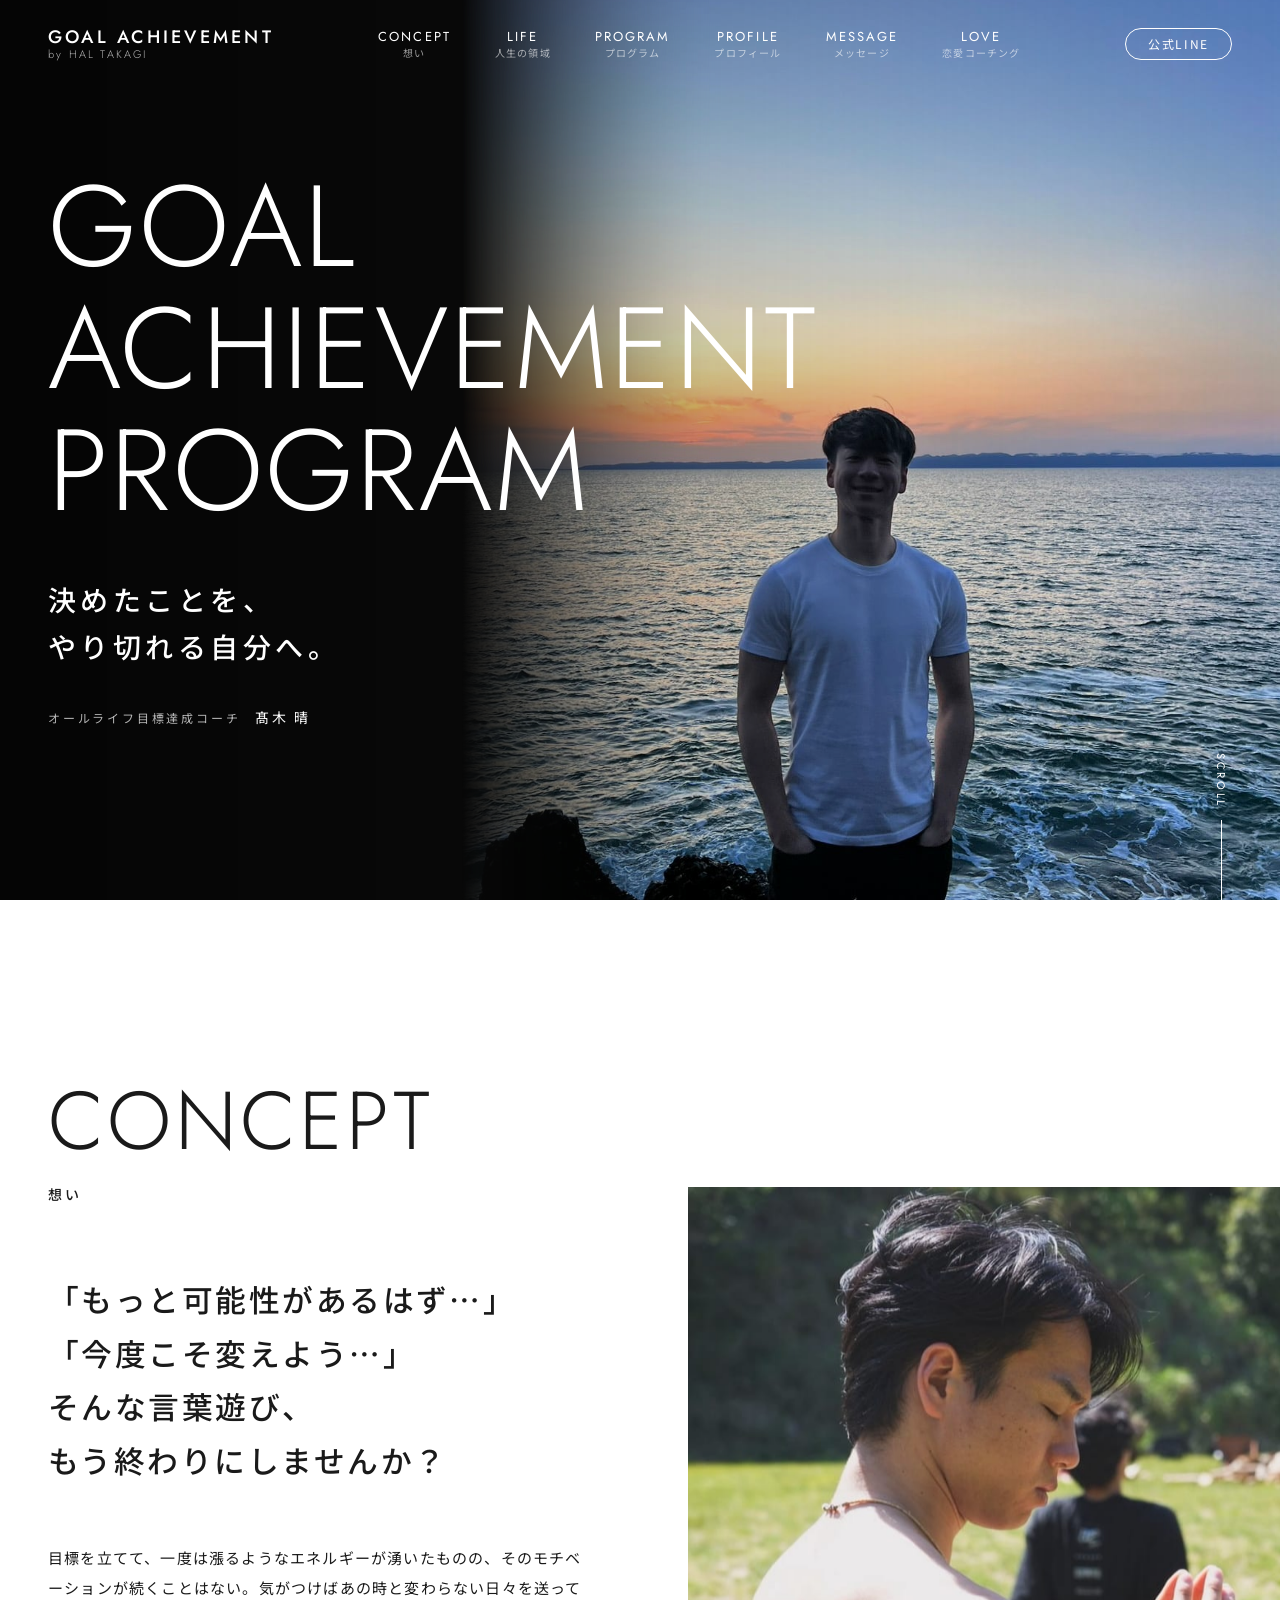
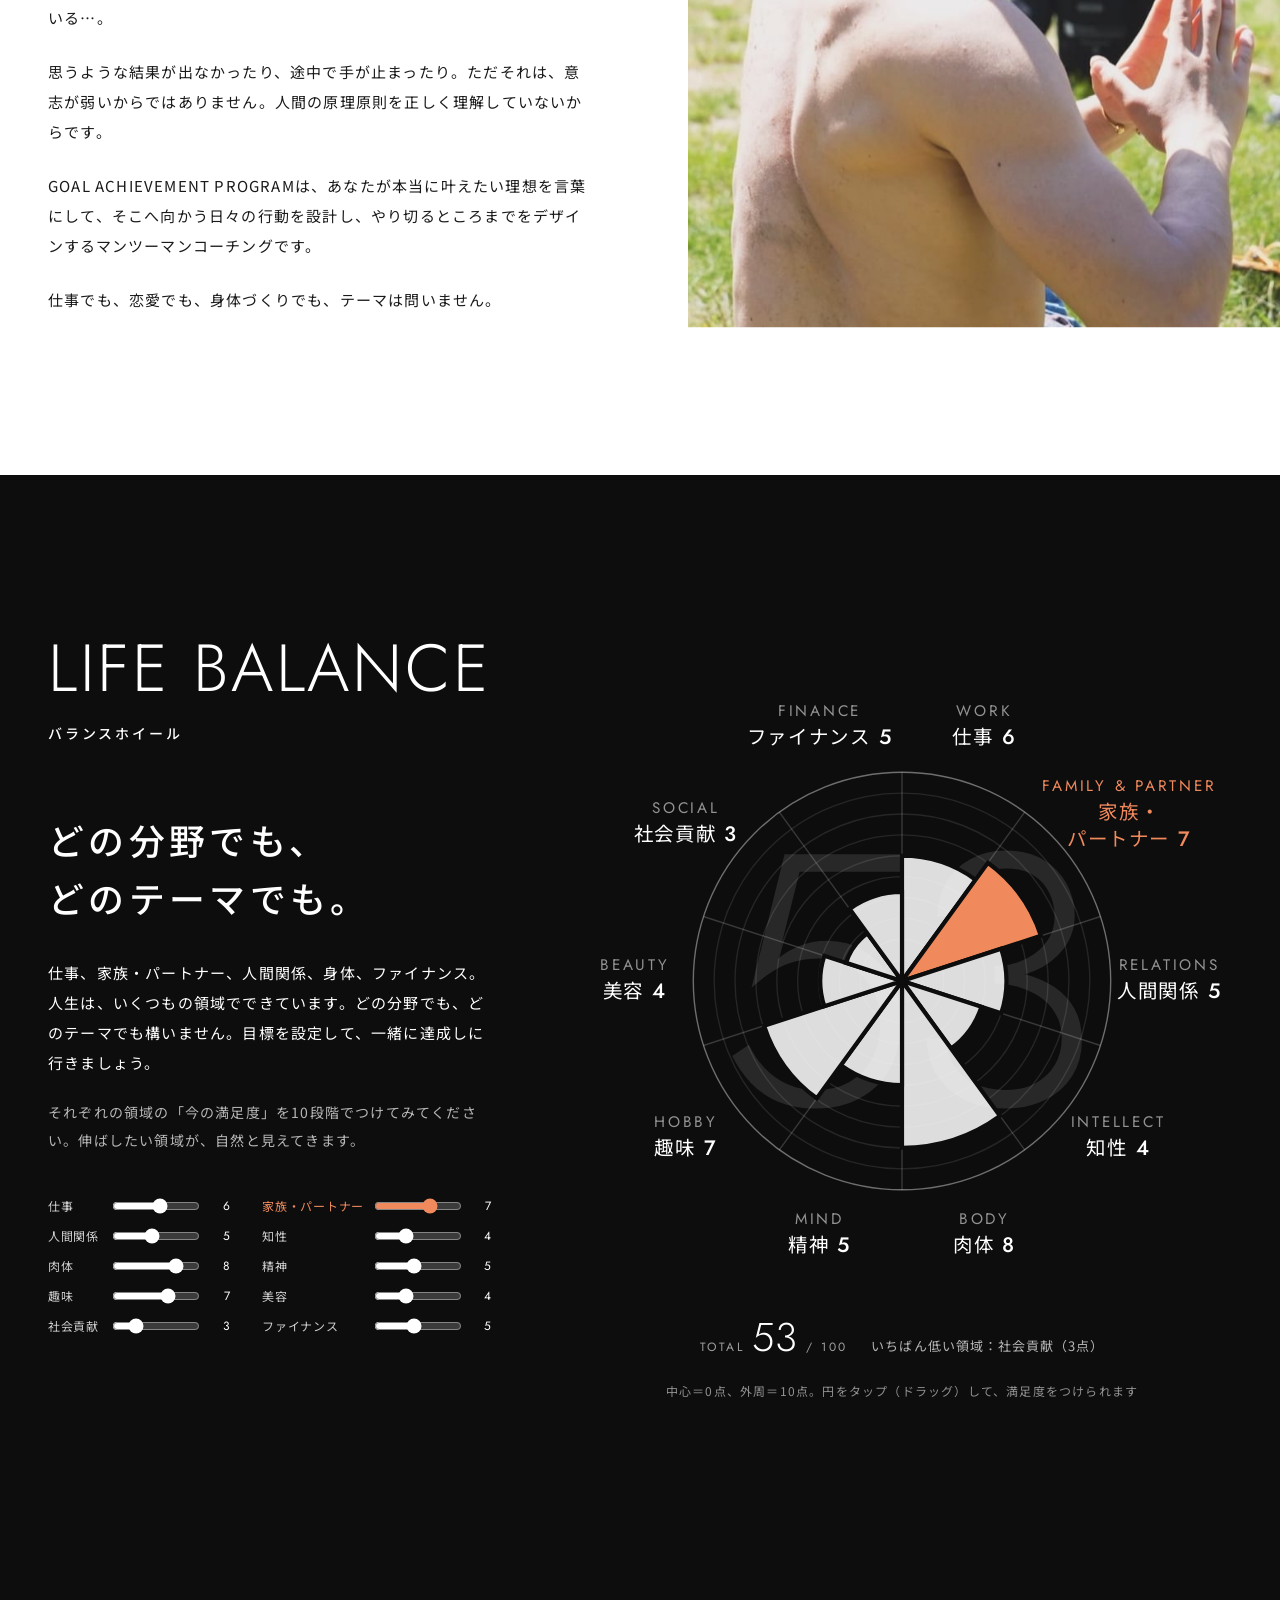
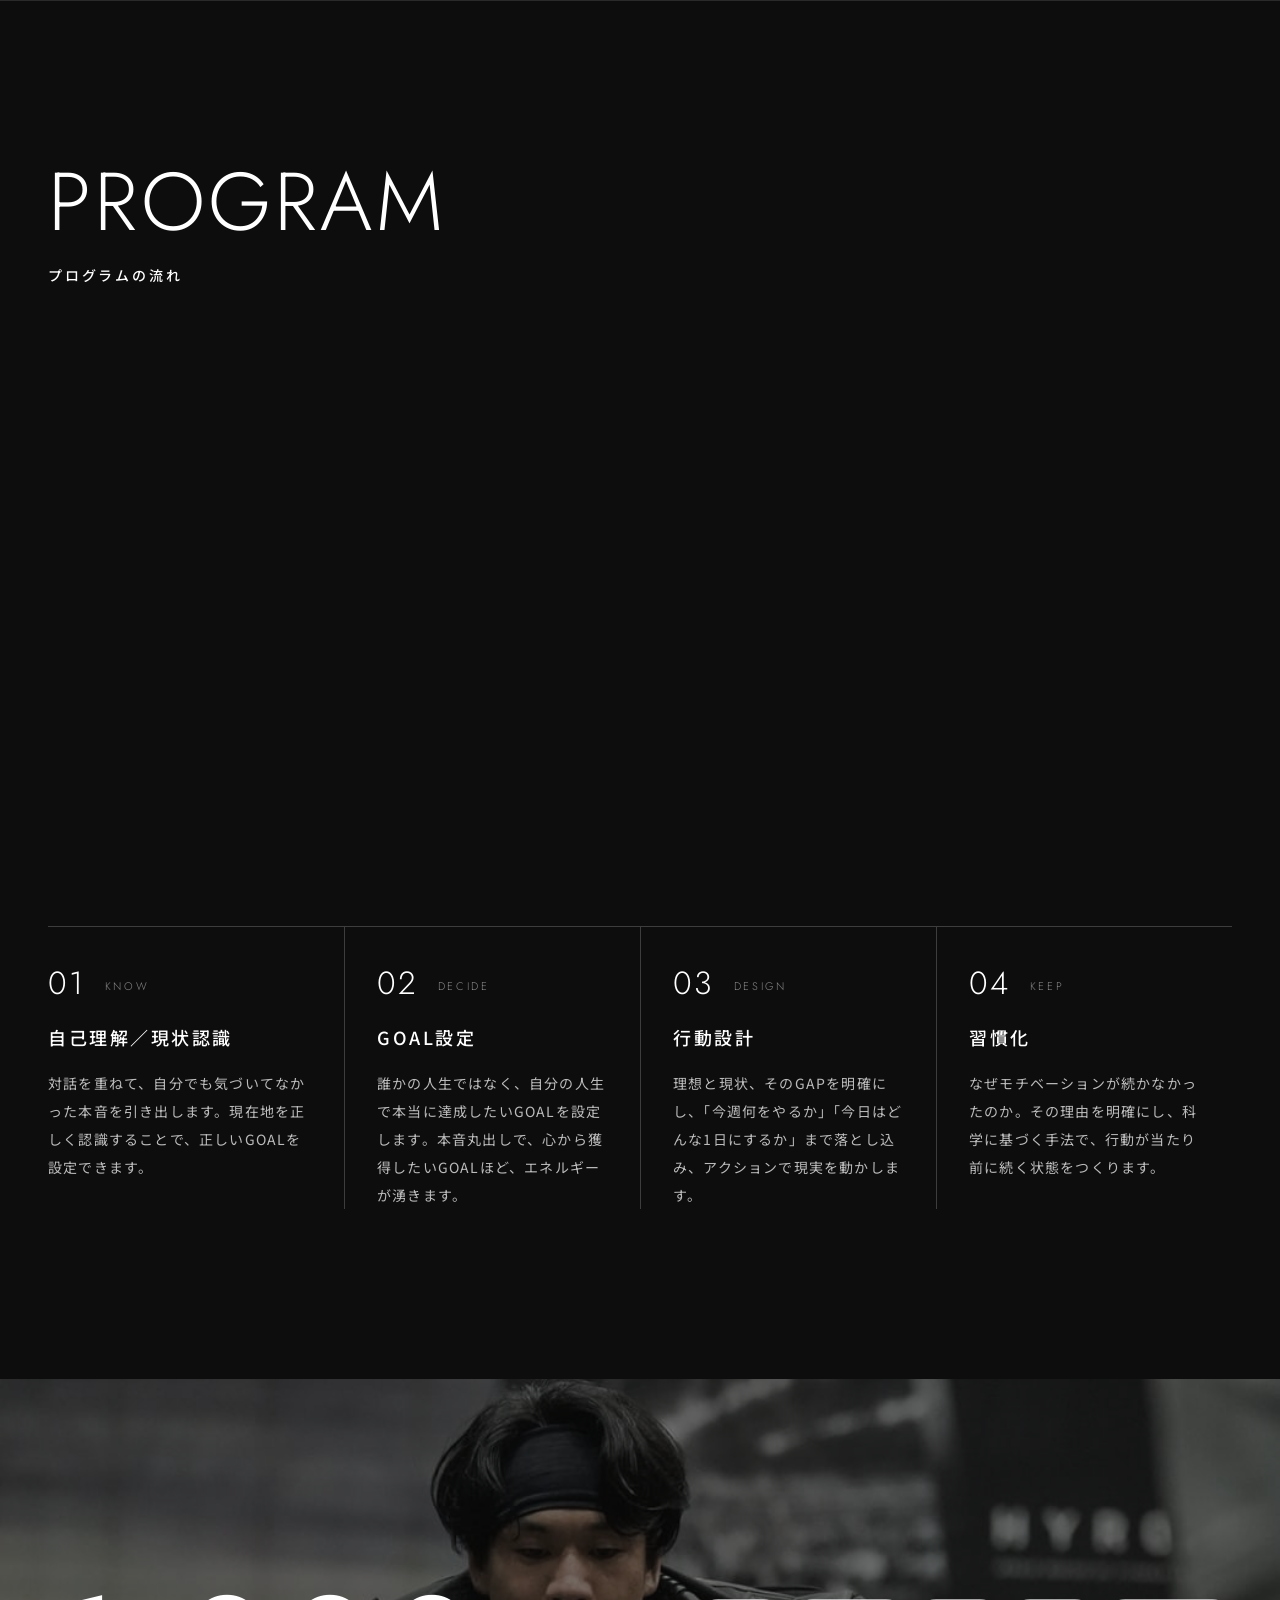
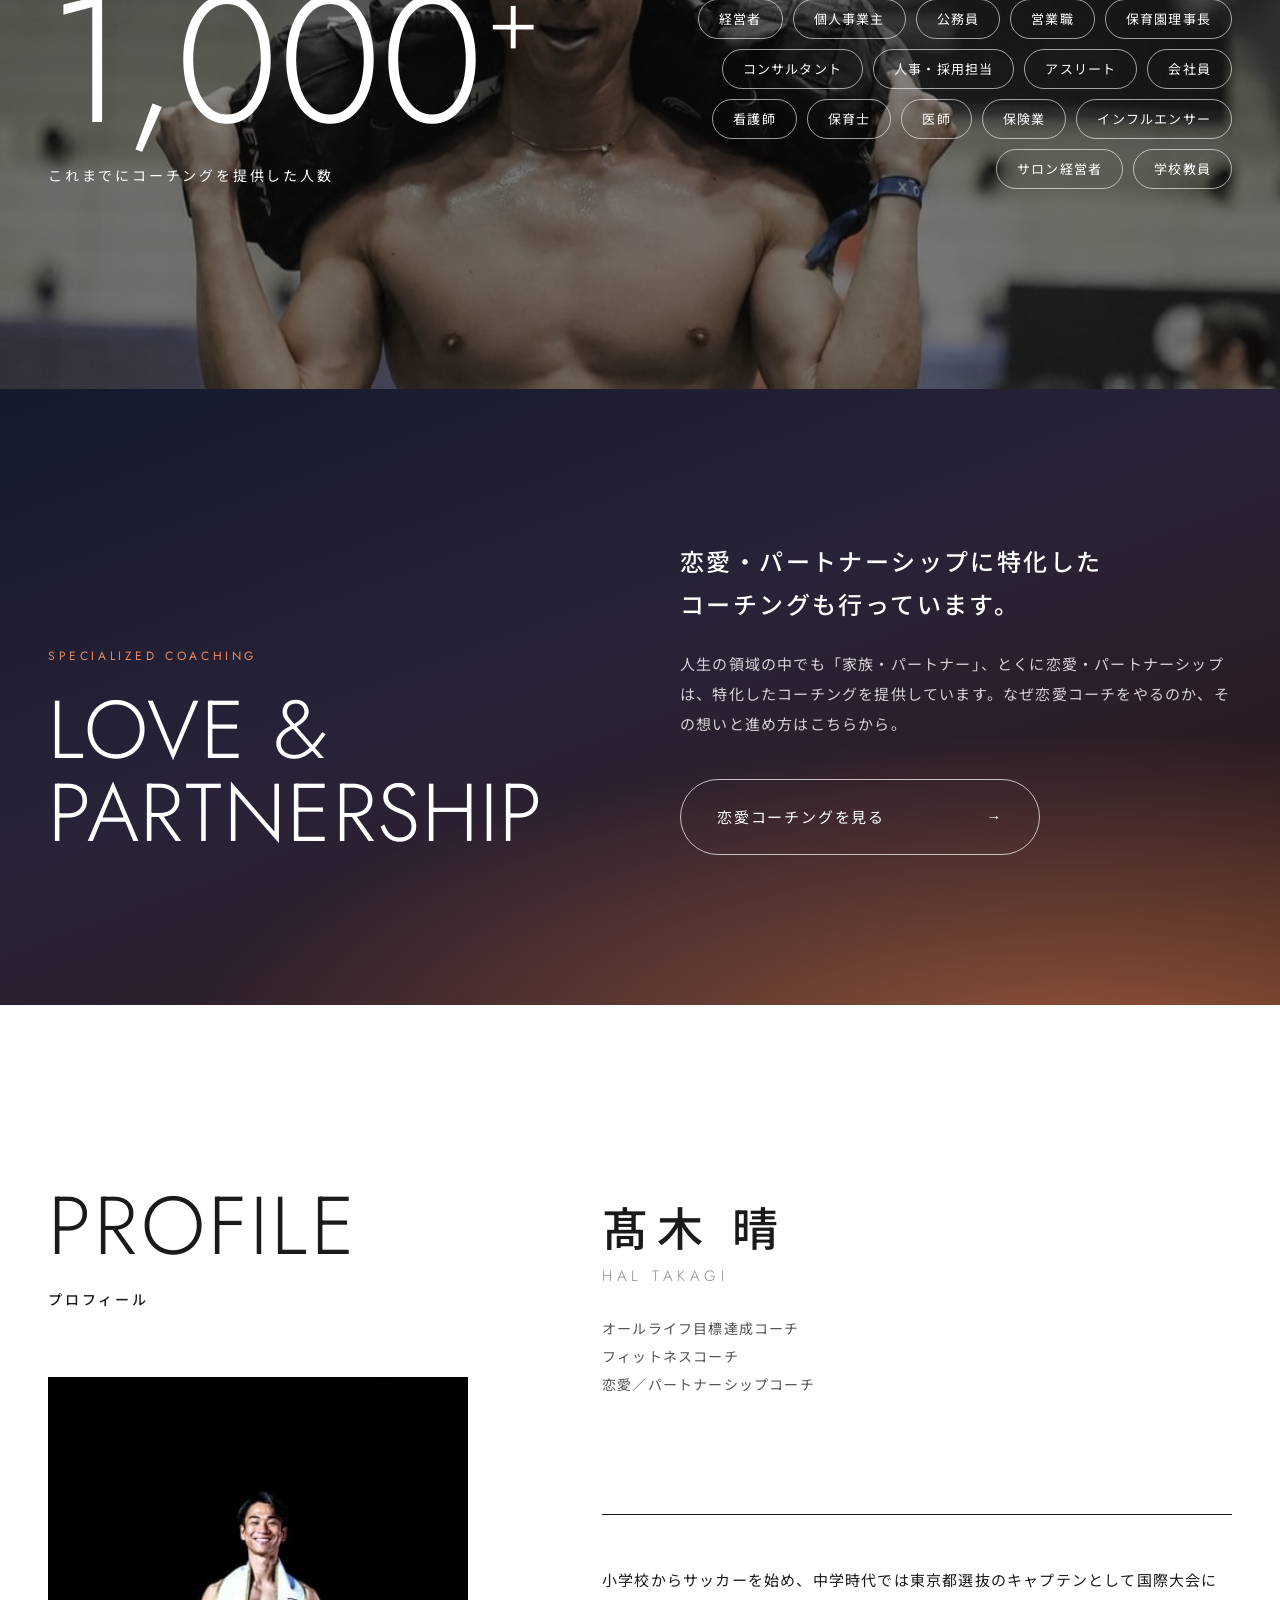
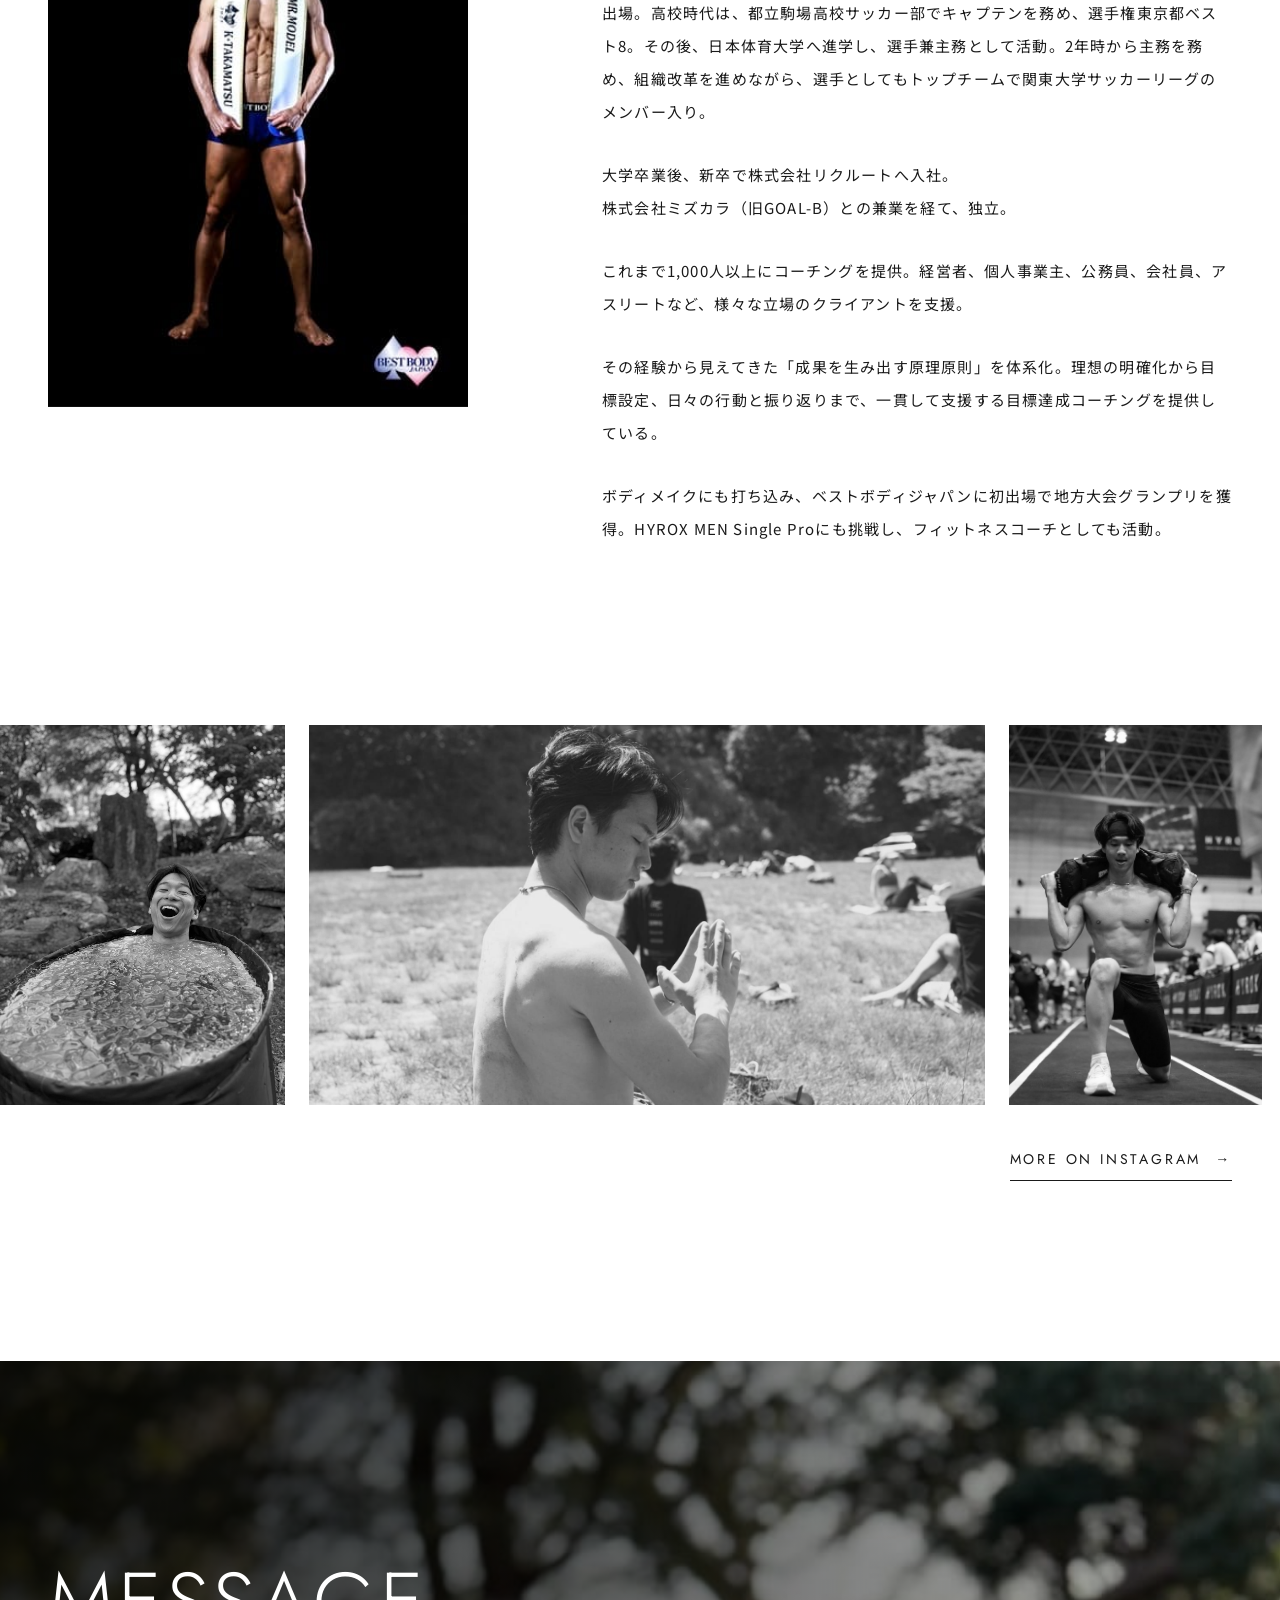
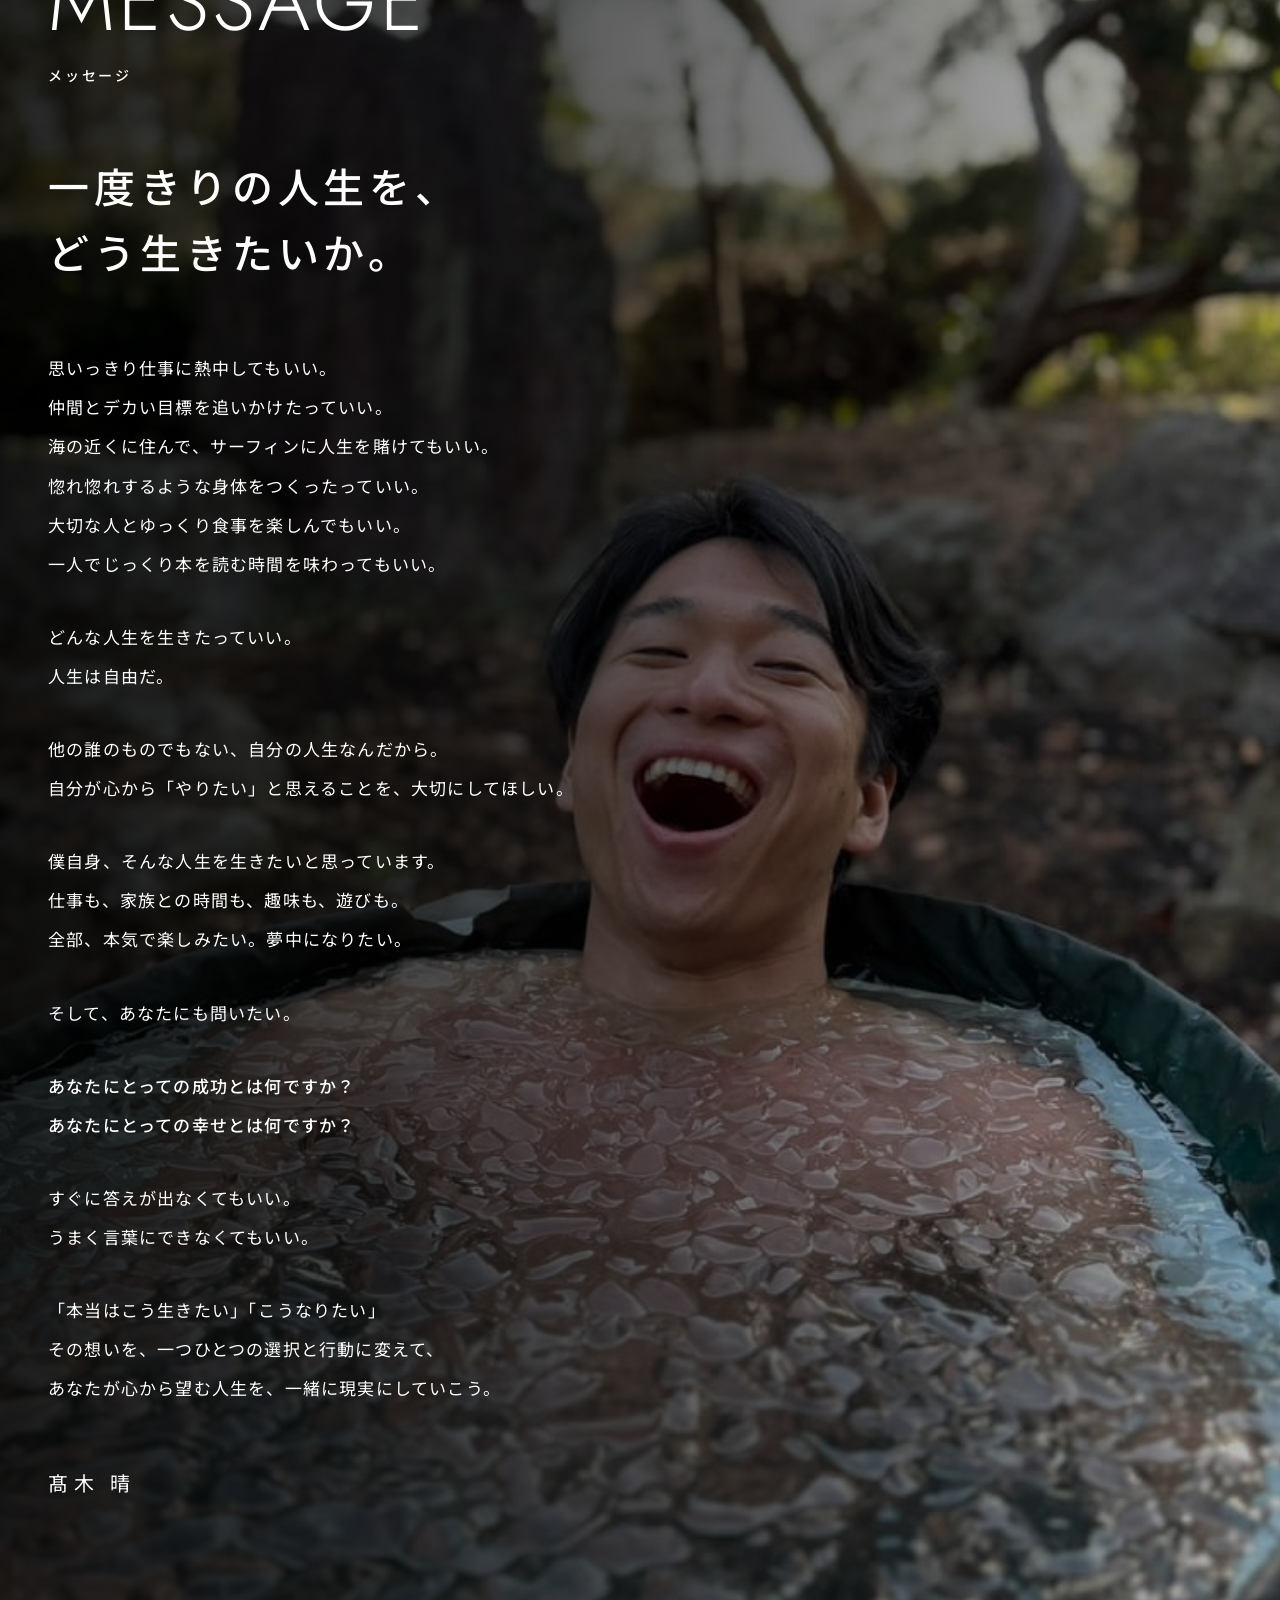
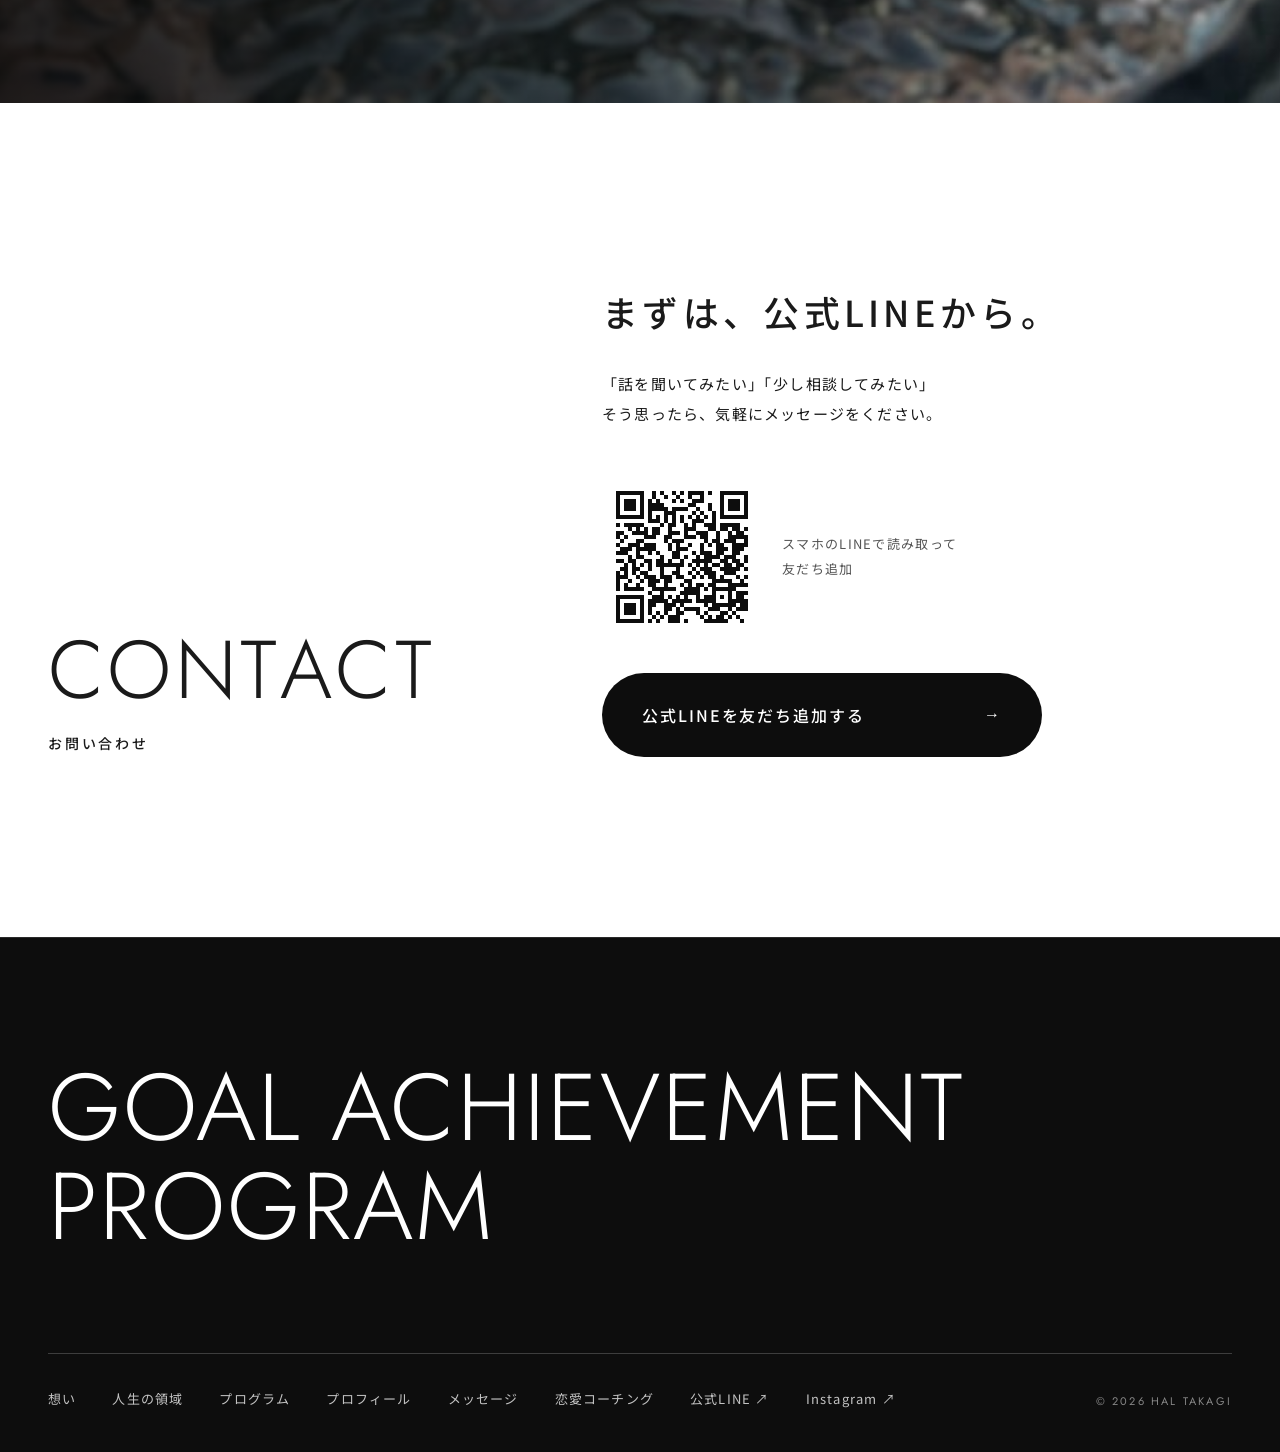
==== index.html @ 6ee3c61c "バランスホイールのLINEボタンもスマホ含め計測用URL（hp-goal2）に統一 Co-Authored-By: Claude Opus 5.5 <noreply@anthropic.com> Cl" ====
<!DOCTYPE html>
<html lang="ja">
<head>
  <meta charset="UTF-8">
  <meta name="viewport" content="width=device-width, initial-scale=1">
  <title>オールライフ目標達成コーチング | 髙木 晴</title>
  <meta name="description" content="仕事、恋愛、身体づくり。どの分野でも、どのテーマでも。1,000名以上にコーチングを提供してきた髙木晴による、オールライフ目標達成コーチング。">
  <meta property="og:title" content="オールライフ目標達成コーチング | 髙木 晴">
  <meta property="og:description" content="決めたことを、やり切れる自分へ。髙木晴によるマンツーマンの目標達成プログラム。">
  <meta property="og:type" content="website">
  <meta property="og:image" content="images/hero.jpg">
  <link rel="preconnect" href="https://fonts.googleapis.com">
  <link rel="preconnect" href="https://fonts.gstatic.com" crossorigin>
  <link href="https://fonts.googleapis.com/css2?family=Jost:wght@300;400;500&family=Noto+Sans+JP:wght@400;500;700&display=swap" rel="stylesheet">
  <link rel="stylesheet" href="css/style.css?v=20261004">
</head>
<body class="is-loading">

<!-- ============ OPENING ============ -->
<div class="opening" id="opening" aria-hidden="true">
  <p class="opening__text">
    <span class="mask"><span>GOAL ACHIEVEMENT</span></span>
    <span class="mask"><span>PROGRAM</span></span>
  </p>
  <span class="opening__bar"></span>
</div>

<!-- ============ HEADER ============ -->
<header class="header" id="header">
  <a href="#top" class="header__logo">
    <span class="header__logo-en">GOAL ACHIEVEMENT</span>
    <span class="header__logo-sub">by HAL TAKAGI</span>
  </a>
  <nav class="nav" id="nav">
    <ul class="nav__list">
      <li><a href="#concept"><span class="nav__en">CONCEPT</span><span class="nav__ja">想い</span></a></li>
      <li><a href="#life"><span class="nav__en">LIFE</span><span class="nav__ja">人生の領域</span></a></li>
      <li><a href="#program"><span class="nav__en">PROGRAM</span><span class="nav__ja">プログラム</span></a></li>
      <li><a href="#profile"><span class="nav__en">PROFILE</span><span class="nav__ja">プロフィール</span></a></li>
      <li><a href="#message"><span class="nav__en">MESSAGE</span><span class="nav__ja">メッセージ</span></a></li>
      <li><a href="love/index.html"><span class="nav__en">LOVE</span><span class="nav__ja">恋愛コーチング</span></a></li>
      <li class="nav__sp-line"><a href="#contact"><span class="nav__en">CONTACT</span><span class="nav__ja">公式LINE</span></a></li>
    </ul>
  </nav>
  <a href="#contact" class="header__line">公式LINE</a>
  <button class="menu-btn" id="menuBtn" aria-label="メニューを開く" aria-expanded="false" aria-controls="nav">
    <span></span><span></span>
  </button>
</header>

<main id="top">

  <!-- ============ HERO ============ -->
  <section class="hero">
    <div class="hero__bg">
      <img src="images/hero.jpg" alt="" width="1108" height="1477">
    </div>
    <div class="hero__content">
      <h1 class="hero__title">
        <span class="mask"><span>GOAL</span></span>
        <span class="mask"><span>ACHIEVEMENT</span></span>
        <span class="mask"><span>PROGRAM</span></span>
      </h1>
      <p class="hero__copy">
        <span class="mask"><span>決めたことを、</span></span>
        <span class="mask"><span>やり切れる自分へ。</span></span>
      </p>
      <p class="hero__name"><span>オールライフ目標達成コーチ</span>髙木 晴</p>
    </div>
    <a href="#concept" class="hero__scroll" aria-label="下へスクロール">
      <span>SCROLL</span>
    </a>
  </section>

  <!-- ============ CONCEPT ============ -->
  <section class="concept" id="concept">
    <div class="wrap concept__inner">
      <div class="concept__text">
        <div class="heading">
          <p class="heading__en js-letters">CONCEPT</p>
          <h2 class="heading__ja" data-reveal>想い</h2>
        </div>
        <p class="concept__statement">
          <span class="mask"><span>「もっと可能性があるはず…」</span></span>
          <span class="mask"><span>「今度こそ変えよう…」</span></span>
          <span class="mask"><span>そんな言葉遊び、</span></span>
          <span class="mask"><span>もう終わりにしませんか？</span></span>
        </p>
        <div class="concept__body">
          <p data-reveal>目標を立てて、一度は漲るようなエネルギーが湧いたものの、そのモチベーションが続くことはない。気がつけばあの時と変わらない日々を送っている…。</p>
          <p data-reveal>思うような結果が出なかったり、途中で手が止まったり。ただそれは、意志が弱いからではありません。人間の原理原則を正しく理解していないからです。</p>
          <p data-reveal>GOAL ACHIEVEMENT PROGRAMは、あなたが本当に叶えたい理想を言葉にして、そこへ向かう日々の行動を設計し、やり切るところまでをデザインするマンツーマンコーチングです。</p>
          <p data-reveal>仕事でも、恋愛でも、身体づくりでも、テーマは問いません。</p>
        </div>
      </div>
      <figure class="concept__photo img-reveal" data-parallax="0.08">
        <img src="images/about.jpg" alt="芝生の上で呼吸を整える髙木晴" width="1600" height="900" loading="lazy">
      </figure>
    </div>
  </section>

  <!-- ============ LIFE BALANCE（バランスホイール） ============ -->
  <section class="life" id="life" data-hide-float>
    <div class="wrap life__inner">
      <div class="life__text">
        <div class="heading heading--light">
          <p class="heading__en js-letters">LIFE BALANCE</p>
          <h2 class="heading__ja" data-reveal>バランスホイール</h2>
        </div>
        <p class="life__lead" data-reveal-parent>
          <span class="mask"><span>どの分野でも、</span></span>
          <span class="mask"><span>どのテーマでも。</span></span>
        </p>
        <p data-reveal>仕事、家族・パートナー、人間関係、身体、ファイナンス。人生は、いくつもの領域でできています。どの分野でも、どのテーマでも構いません。目標を設定して、一緒に達成しに行きましょう。</p>
        <p class="life__howto" data-reveal>それぞれの領域の「今の満足度」を10段階でつけてみてください。伸ばしたい領域が、自然と見えてきます。</p>
      </div>
      <div class="life__wheel" data-reveal>
        <div class="wheel" id="wheel" role="img" aria-label="人生の10の領域の満足度を表すバランスホイール"></div>
        <p class="wheel__summary" id="wheelSummary" aria-live="polite"></p>
        <p class="wheel__hint" id="wheelHint">中心＝0点、外周＝10点。円をタップ（ドラッグ）して、満足度をつけられます</p>
      </div>
      <div class="life__controls">
        <div class="life__sliders" id="wheelSliders" data-reveal></div>
        <div class="life__actions" id="wheelActions">
          <a href="https://line-harness.mgr-lab.workers.dev/r/hp-goal2" target="_blank" rel="noopener" class="life__send" id="wheelSend">この結果をLINEで送って相談する<span aria-hidden="true">→</span></a>
          <button type="button" class="life__reset" id="wheelReset">リセット</button>
        </div>
      </div>
    </div>
  </section>

  <!-- ============ PROGRAM ============ -->
  <section class="program" id="program">
    <div class="wrap">
      <div class="heading heading--light">
        <p class="heading__en js-letters">PROGRAM</p>
        <h2 class="heading__ja" data-reveal>プログラムの流れ</h2>
      </div>

      <!-- ロードマップ（PC） -->
      <div class="roadmap" id="roadmap">
        <svg class="roadmap__svg" viewBox="0 0 1000 420" aria-hidden="true">
          <defs>
            <linearGradient id="roadGrad" x1="0" y1="1" x2="1" y2="0">
              <stop offset="0" stop-color="#fff" stop-opacity="0"/>
              <stop offset=".35" stop-color="#fff" stop-opacity=".35"/>
              <stop offset="1" stop-color="#fff" stop-opacity=".9"/>
            </linearGradient>
          </defs>
          <path class="roadmap__path" d="M 110 360 C 330 330, 520 250, 890 70"/>
        </svg>
        <div class="roadmap__circle roadmap__circle--start">現状の<br>自分</div>
        <div class="roadmap__circle roadmap__circle--goal">理想の<br>自分</div>
        <div class="roadmap__node" data-at="0.2"><span class="roadmap__dot"></span><span class="roadmap__label"><small>01</small>自己理解／現状認識</span></div>
        <div class="roadmap__node" data-at="0.4"><span class="roadmap__dot"></span><span class="roadmap__label"><small>02</small>GOAL設定</span></div>
        <div class="roadmap__node" data-at="0.6"><span class="roadmap__dot"></span><span class="roadmap__label"><small>03</small>行動設計</span></div>
        <div class="roadmap__node" data-at="0.8"><span class="roadmap__dot"></span><span class="roadmap__label"><small>04</small>習慣化</span></div>
      </div>

      <ol class="steps">
        <li class="steps__item" data-reveal>
          <p class="steps__num">01 <span>KNOW</span></p>
          <h3>自己理解／現状認識</h3>
          <p>対話を重ねて、自分でも気づいてなかった本音を引き出します。現在地を正しく認識することで、正しいGOALを設定できます。</p>
        </li>
        <li class="steps__item" data-reveal>
          <p class="steps__num">02 <span>DECIDE</span></p>
          <h3>GOAL設定</h3>
          <p>誰かの人生ではなく、自分の人生で本当に達成したいGOALを設定します。本音丸出しで、心から獲得したいGOALほど、エネルギーが湧きます。</p>
        </li>
        <li class="steps__item" data-reveal>
          <p class="steps__num">03 <span>DESIGN</span></p>
          <h3>行動設計</h3>
          <p>理想と現状、そのGAPを明確にし、「今週何をやるか」「今日はどんな1日にするか」まで落とし込み、アクションで現実を動かします。</p>
        </li>
        <li class="steps__item" data-reveal>
          <p class="steps__num">04 <span>KEEP</span></p>
          <h3>習慣化</h3>
          <p>なぜモチベーションが続かなかったのか。その理由を明確にし、科学に基づく手法で、行動が当たり前に続く状態をつくります。</p>
        </li>
      </ol>
    </div>
  </section>

  <!-- ============ RESULT BAND ============ -->
  <section class="band">
    <div class="band__bg" data-parallax="0.15">
      <img src="images/gallery-hyrox.jpg" alt="" width="1044" height="1566" loading="lazy">
    </div>
    <div class="wrap band__inner">
      <div class="band__count" data-reveal>
        <p class="band__num"><span class="js-count" data-to="1000">1,000</span><span class="band__plus">+</span></p>
        <p class="band__label">これまでにコーチングを提供した人数</p>
      </div>
      <ul class="band__tags" data-reveal>
        <li>経営者</li><li>個人事業主</li><li>公務員</li><li>営業職</li><li>保育園理事長</li><li>コンサルタント</li><li>人事・採用担当</li><li>アスリート</li><li>会社員</li><li>看護師</li><li>保育士</li><li>医師</li><li>保険業</li><li>インフルエンサー</li><li>サロン経営者</li><li>学校教員</li>
      </ul>
    </div>
  </section>

  <!-- ============ LOVE（恋愛コーチングへの入口） ============ -->
  <section class="love-teaser" id="love">
    <div class="wrap love-teaser__inner">
      <div>
        <p class="love-teaser__label" data-reveal>SPECIALIZED COACHING</p>
        <p class="love-teaser__title" data-reveal-parent>
          <span class="mask"><span>LOVE &amp;</span></span>
          <span class="mask"><span>PARTNERSHIP</span></span>
        </p>
      </div>
      <div class="love-teaser__body">
        <h2 class="love-teaser__ja" data-reveal>恋愛・パートナーシップに特化した<br>コーチングも行っています。</h2>
        <p data-reveal>人生の領域の中でも「家族・パートナー」、とくに恋愛・パートナーシップは、特化したコーチングを提供しています。なぜ恋愛コーチをやるのか、その想いと進め方はこちらから。</p>
        <a href="love/index.html" class="love-btn" data-reveal><span>恋愛コーチングを見る</span><span class="love-btn__arrow" aria-hidden="true">→</span></a>
      </div>
    </div>
  </section>

  <!-- ============ PROFILE ============ -->
  <section class="profile" id="profile">
    <div class="wrap profile__inner">
      <div class="profile__side">
        <div class="heading">
          <p class="heading__en js-letters">PROFILE</p>
          <h2 class="heading__ja" data-reveal>プロフィール</h2>
        </div>
        <figure class="profile__photo img-reveal">
          <img src="images/profile.jpg" alt="ベストボディジャパン出場時の髙木晴" width="384" height="576" loading="lazy">
        </figure>
      </div>
      <div class="profile__main">
        <p class="profile__name" data-reveal>髙木 晴<span>HAL TAKAGI</span></p>
        <ul class="profile__role" data-reveal>
          <li>オールライフ目標達成コーチ</li>
          <li>フィットネスコーチ</li>
          <li>恋愛／パートナーシップコーチ</li>
        </ul>
        <a href="https://www.instagram.com/hal.takagi/" target="_blank" rel="noopener" class="ig-link profile__ig" data-reveal>Instagram<span>@hal.takagi</span><span class="ig-link__arrow" aria-hidden="true">↗</span></a>

        <div class="profile__story">
          <p data-reveal>小学校からサッカーを始め、中学時代では東京都選抜のキャプテンとして国際大会に出場。高校時代は、都立駒場高校サッカー部でキャプテンを務め、選手権東京都ベスト8。その後、日本体育大学へ進学し、選手兼主務として活動。2年時から主務を務め、組織改革を進めながら、選手としてもトップチームで関東大学サッカーリーグのメンバー入り。</p>
          <p data-reveal>大学卒業後、新卒で株式会社リクルートへ入社。<br>株式会社ミズカラ（旧GOAL-B）との兼業を経て、独立。</p>
          <p data-reveal>これまで1,000人以上にコーチングを提供。経営者、個人事業主、公務員、会社員、アスリートなど、様々な立場のクライアントを支援。</p>
          <p data-reveal>その経験から見えてきた「成果を生み出す原理原則」を体系化。理想の明確化から目標設定、日々の行動と振り返りまで、一貫して支援する目標達成コーチングを提供している。</p>
          <p data-reveal>ボディメイクにも打ち込み、ベストボディジャパンに初出場で地方大会グランプリを獲得。HYROX MEN Single Proにも挑戦し、フィットネスコーチとしても活動。</p>
        </div>
      </div>
    </div>
  </section>

  <!-- ============ GALLERY (marquee) ============ -->
  <section class="gallery" aria-label="フォトギャラリー">
    <div class="gallery__track">
      <div class="gallery__set">
        <img src="images/gallery-icebath.jpg" alt="アイスバスで笑う髙木晴" loading="lazy">
        <img src="images/about.jpg" alt="芝生で集中する髙木晴" loading="lazy">
        <img src="images/gallery-hyrox.jpg" alt="HYROXのレース中の髙木晴" loading="lazy">
        <img src="images/gallery-meditation.jpg" alt="青空の下で瞑想する髙木晴" loading="lazy">
        <img src="images/profile.jpg" alt="ベストボディジャパンでの髙木晴" loading="lazy">
      </div>
      <div class="gallery__set" aria-hidden="true">
        <img src="images/gallery-icebath.jpg" alt="" loading="lazy">
        <img src="images/about.jpg" alt="" loading="lazy">
        <img src="images/gallery-hyrox.jpg" alt="" loading="lazy">
        <img src="images/gallery-meditation.jpg" alt="" loading="lazy">
        <img src="images/profile.jpg" alt="" loading="lazy">
      </div>
    </div>
    <div class="wrap gallery__more">
      <a href="https://www.instagram.com/hal.takagi/" target="_blank" rel="noopener" class="ig-link" data-reveal>MORE ON INSTAGRAM<span class="ig-link__arrow" aria-hidden="true">→</span></a>
    </div>
  </section>

  <!-- ============ MESSAGE ============ -->
  <section class="message" id="message">
    <div class="message__bg" data-parallax="0.12">
      <img src="images/gallery-icebath.jpg" alt="" width="1108" height="1477" loading="lazy">
    </div>
    <div class="wrap message__inner">
      <div class="heading heading--light">
        <p class="heading__en js-letters">MESSAGE</p>
        <h2 class="heading__ja" data-reveal>メッセージ</h2>
      </div>
      <p class="message__lead" data-reveal-parent>
        <span class="mask"><span>一度きりの人生を、</span></span>
        <span class="mask"><span>どう生きたいか。</span></span>
      </p>
      <div class="message__body">
        <p data-reveal>思いっきり仕事に熱中してもいい。<br>仲間とデカい目標を追いかけたっていい。<br>海の近くに住んで、サーフィンに人生を賭けてもいい。<br>惚れ惚れするような身体をつくったっていい。<br>大切な人とゆっくり食事を楽しんでもいい。<br>一人でじっくり本を読む時間を味わってもいい。</p>
        <p data-reveal>どんな人生を生きたっていい。<br>人生は自由だ。</p>
        <p data-reveal>他の誰のものでもない、自分の人生なんだから。<br>自分が心から「やりたい」と思えることを、大切にしてほしい。</p>
        <p data-reveal>僕自身、そんな人生を生きたいと思っています。<br>仕事も、家族との時間も、趣味も、遊びも。<br>全部、本気で楽しみたい。夢中になりたい。</p>
        <p data-reveal>そして、あなたにも問いたい。</p>
        <p class="message__question" data-reveal>あなたにとっての成功とは何ですか？<br>あなたにとっての幸せとは何ですか？</p>
        <p data-reveal>すぐに答えが出なくてもいい。<br>うまく言葉にできなくてもいい。</p>
        <p data-reveal>「本当はこう生きたい」「こうなりたい」<br>その想いを、一つひとつの選択と行動に変えて、<br>あなたが心から望む人生を、一緒に現実にしていこう。</p>
      </div>
      <p class="message__sign" data-reveal>髙木 晴</p>
    </div>
  </section>

  <!-- ============ CONTACT (公式LINE) ============ -->
  <section class="contact" id="contact">
    <div class="wrap contact__inner">
      <div class="heading">
        <p class="heading__en js-letters">CONTACT</p>
        <h2 class="heading__ja" data-reveal>お問い合わせ</h2>
      </div>
      <div class="contact__body">
        <p class="contact__lead" data-reveal-parent>
          <span class="mask"><span>まずは、公式LINEから。</span></span>
        </p>
        <p data-reveal>「話を聞いてみたい」「少し相談してみたい」<br>そう思ったら、気軽にメッセージをください。</p>
        <div class="contact__actions" data-reveal>
          <!-- PCはLINEの仕様で直接友だち追加できないため、QRをその場で読み取ってもらう -->
          <figure class="line-qr">
            <img src="images/line-qr.svg" alt="公式LINEの友だち追加用QRコード" width="160" height="160">
            <figcaption>スマホのLINEで読み取って<br>友だち追加</figcaption>
          </figure>
          <a href="https://line-harness.mgr-lab.workers.dev/r/hp-goal2" target="_blank" rel="noopener" class="line-btn">
            <span>公式LINEを友だち追加する</span>
            <span class="line-btn__arrow" aria-hidden="true">→</span>
          </a>
        </div>
      </div>
    </div>
  </section>

</main>

<!-- スマホ用：画面下に固定の公式LINEボタン -->
<a href="https://line-harness.mgr-lab.workers.dev/r/hp-goal2" target="_blank" rel="noopener" class="line-float" id="lineFloat">相談する<span aria-hidden="true">→</span></a>

<!-- ============ FOOTER ============ -->
<footer class="footer">
  <div class="wrap">
    <p class="footer__big">GOAL ACHIEVEMENT<br>PROGRAM</p>
    <div class="footer__bottom">
      <ul class="footer__nav">
        <li><a href="#concept">想い</a></li>
        <li><a href="#life">人生の領域</a></li>
        <li><a href="#program">プログラム</a></li>
        <li><a href="#profile">プロフィール</a></li>
        <li><a href="#message">メッセージ</a></li>
        <li><a href="love/index.html">恋愛コーチング</a></li>
        <li><a href="https://line-harness.mgr-lab.workers.dev/r/hp-goal2" target="_blank" rel="noopener">公式LINE ↗</a></li>
        <li><a href="https://www.instagram.com/hal.takagi/" target="_blank" rel="noopener">Instagram ↗</a></li>
      </ul>
      <p class="footer__rights">&copy; <span id="year"></span> HAL TAKAGI</p>
    </div>
  </div>
</footer>

<script src="js/main.js?v=20261004"></script>
<script src="js/wheel.js?v=20261004"></script>
<script src="js/sea.js?v=20261004"></script>
</body>
</html>
---- css/style.css ----
/* =========================================================
   目標達成プログラム ｜ 髙木 晴
   ========================================================= */
:root {
  --black: #0d0d0d;
  --ink: #1a1a1a;
  --gray: #8a8a8a;
  --line: #dcdcdc;
  --paper: #f4f2ee;
  --love: #f08a5d;       /* 恋愛領域のアクセント（夕日の色） */
  --love-deep: #2a1712;
  --white: #fff;
  --en: "Jost", "Futura", "Helvetica Neue", sans-serif;
  --ja: "Noto Sans JP", "Hiragino Kaku Gothic ProN", "Yu Gothic", sans-serif;
  --ease: cubic-bezier(.19, 1, .22, 1);
  --header-h: 88px;
}

*,
*::before,
*::after { box-sizing: border-box; }

/* なめらかスクロールは、ページを開いて一番上に固定したあとにJSでオンにする */
html.is-smooth { scroll-behavior: smooth; }

body {
  margin: 0;
  font-family: var(--ja);
  font-size: 15px;
  line-height: 2;
  letter-spacing: .08em;
  color: var(--ink);
  background: var(--white);
  -webkit-font-smoothing: antialiased;
}
body.is-loading, body.is-menu-open { overflow: hidden; }

h1, h2, h3, p, ul, ol, dl, dd, figure { margin: 0; }
ul, ol { padding: 0; list-style: none; }
a { color: inherit; text-decoration: none; }
img { max-width: 100%; display: block; }

.wrap { width: min(1200px, 100% - 96px); margin-inline: auto; }
.sp-only { display: none; }

/* ---------- Mask (line reveal) ---------- */
.mask { display: block; overflow: hidden; }
.mask > span {
  display: block;
  transform: translateY(105%);
  transition: transform 1.2s var(--ease);
}
.is-in .mask > span,
.mask.is-in > span { transform: none; }
.mask:nth-child(2) > span { transition-delay: .08s; }
.mask:nth-child(3) > span { transition-delay: .16s; }

/* ---------- Generic reveal ---------- */
[data-reveal] {
  opacity: 0;
  transform: translateY(28px);
  transition: opacity 1.2s var(--ease), transform 1.2s var(--ease);
}
[data-reveal].is-in { opacity: 1; transform: none; }

/* ---------- Letters (EN heading) ---------- */
.js-letters .ch {
  display: inline-block;
  opacity: 0;
  transform: translateY(.4em);
  transition: opacity .8s var(--ease), transform .8s var(--ease);
  transition-delay: calc(var(--i) * 40ms);
}
.js-letters.is-in .ch { opacity: 1; transform: none; }

/* ---------- Image reveal ---------- */
.img-reveal { overflow: hidden; clip-path: inset(0 0 100% 0); transition: clip-path 1.6s var(--ease); }
.img-reveal img { transform: scale(1.25); transition: transform 2.2s var(--ease); }
.img-reveal.is-in { clip-path: inset(0 0 0 0); }
.img-reveal.is-in img { transform: scale(1); }

/* ---------- Heading ---------- */
.heading { margin-bottom: 64px; }
.heading__en {
  font-family: var(--en);
  font-weight: 300;
  font-size: clamp(44px, 6.4vw, 88px);
  line-height: 1;
  letter-spacing: .04em;
}
.heading__ja { margin-top: 18px; font-size: 14px; font-weight: 500; letter-spacing: .2em; }
.heading--light { color: var(--white); }

/* =========================================================
   Opening
   ========================================================= */
.opening {
  position: fixed; inset: 0; z-index: 1000;
  display: grid; place-content: center; gap: 28px;
  background: var(--black); color: var(--white);
  transition: transform 1.2s var(--ease) .1s;
}
.opening__text {
  font-family: var(--en); font-weight: 300; text-align: center;
  font-size: clamp(22px, 3vw, 34px); line-height: 1.3; letter-spacing: .24em;
}
.opening__bar { display: block; height: 1px; background: rgba(255,255,255,.2); position: relative; overflow: hidden; }
.opening__bar::after {
  content: ""; position: absolute; inset: 0; background: var(--white);
  transform: scaleX(0); transform-origin: left; transition: transform 1.1s var(--ease) .3s;
}
.opening.is-in .opening__bar::after { transform: scaleX(1); }
.opening.is-done { transform: translateY(-100%); }

/* =========================================================
   Header
   ========================================================= */
.header {
  position: fixed; inset: 0 0 auto; z-index: 100;
  display: flex; align-items: center; justify-content: space-between;
  height: var(--header-h); padding: 0 48px;
  color: var(--white);
  transition: transform .6s var(--ease), background .4s, color .4s, height .4s;
}
.header.is-solid { background: rgba(255,255,255,.96); color: var(--ink); --header-h: 72px; box-shadow: 0 1px 0 rgba(0,0,0,.06); }
.header.is-hidden { transform: translateY(-100%); }
.header__logo { display: flex; flex-direction: column; line-height: 1.2; }
.header__logo-en { font-family: var(--en); font-weight: 500; font-size: 18px; letter-spacing: .18em; }
.header__logo-sub { font-family: var(--en); font-weight: 300; font-size: 11px; letter-spacing: .2em; opacity: .7; }

.nav__list { display: flex; gap: 44px; }
.nav__list a { display: flex; flex-direction: column; align-items: center; line-height: 1.4; }
.nav__en { font-family: var(--en); font-size: 13px; letter-spacing: .16em; position: relative; }
.nav__en::after {
  content: ""; position: absolute; left: 0; bottom: -2px; width: 100%; height: 1px; background: currentColor;
  transform: scaleX(0); transform-origin: right; transition: transform .5s var(--ease);
}
.nav__list a:hover .nav__en::after { transform: scaleX(1); transform-origin: left; }
.nav__ja { font-size: 10px; letter-spacing: .12em; opacity: .6; }

.menu-btn { display: none; }
.header__line {
  padding: 9px 22px; border: 1px solid currentColor; border-radius: 999px;
  font-size: 12px; letter-spacing: .14em; line-height: 1;
  transition: background .3s, color .3s, border-color .3s;
}
.header__line:hover { background: var(--white); color: var(--black); border-color: var(--white); }
.header.is-solid .header__line { background: var(--black); color: var(--white); border-color: var(--black); }
.header.is-solid .header__line:hover { opacity: .8; }
.nav__sp-line { display: none; }

/* =========================================================
   Hero
   ========================================================= */
.hero {
  position: relative;
  height: 100vh; height: 100svh; min-height: 620px;
  overflow: hidden;
  color: var(--white);
  background: var(--black);
}
.hero__bg { position: absolute; inset: 0; }
/* 人物が中央の写真なので、PCでは右側に寄せて左端を黒に溶け込ませ、見出しと重ならないようにする */
.hero__bg img, .hero__bg canvas {
  position: absolute; top: 0; right: 0;
  width: 64%; height: 100%; object-fit: cover; object-position: 50% 42%;
  -webkit-mask-image: linear-gradient(90deg, transparent 0%, #000 32%);
  mask-image: linear-gradient(90deg, transparent 0%, #000 32%);
  transform-origin: 50% 45%;
  transform: scale(1.15);
  transition: transform 3.5s var(--ease);
}
.hero.is-in .hero__bg img, .hero.is-in .hero__bg canvas { transform: scale(1); animation: slowZoom 24s linear 3.5s infinite alternate; }
@keyframes slowZoom { to { transform: scale(1.08); } }
.hero__bg::after {
  content: ""; position: absolute; inset: 0;
  background: linear-gradient(90deg, rgba(0,0,0,.6) 0%, rgba(0,0,0,.2) 55%, rgba(0,0,0,0) 100%);
}
.hero__content {
  position: relative; z-index: 1;
  height: 100%;
  display: flex; flex-direction: column; justify-content: center;
  width: min(1200px, 100% - 96px); margin-inline: auto;
}
.hero__title {
  font-family: var(--en); font-weight: 300;
  font-size: clamp(48px, 9vw, 132px);
  line-height: 1; letter-spacing: .02em;
}
.hero__title .mask { padding-bottom: .06em; }
.hero__copy { margin-top: 40px; font-size: clamp(20px, 2.2vw, 28px); font-weight: 500; line-height: 1.7; letter-spacing: .16em; }
.hero__copy .mask:nth-child(1) > span { transition-delay: .5s; }
.hero__copy .mask:nth-child(2) > span { transition-delay: .6s; }
.hero__name {
  margin-top: 32px; font-size: 14px; letter-spacing: .2em;
  opacity: 0; transition: opacity 1.4s ease .9s;
}
.hero__name span { margin-right: 1.2em; opacity: .7; font-size: 12px; }
.hero.is-in .hero__name { opacity: 1; }
.hero__scroll {
  position: absolute; right: 48px; bottom: 0; z-index: 1;
  display: flex; flex-direction: column; align-items: center; gap: 12px;
  font-family: var(--en); font-size: 11px; letter-spacing: .24em;
}
.hero__scroll span { writing-mode: vertical-rl; }
.hero__scroll::after {
  content: ""; width: 1px; height: 80px;
  background: linear-gradient(var(--white) 50%, rgba(255,255,255,.25) 50%);
  background-size: 1px 200%;
  animation: scrollLine 2.2s var(--ease) infinite;
}
@keyframes scrollLine { from { background-position: 0 100%; } to { background-position: 0 -100%; } }

/* =========================================================
   Concept
   ========================================================= */
.concept { padding: 180px 0 160px; overflow: hidden; }
.concept__inner { display: grid; grid-template-columns: 1fr 1fr; gap: 96px; align-items: center; }
.concept__statement {
  font-size: clamp(21px, 2.4vw, 34px); font-weight: 500; line-height: 1.75; letter-spacing: .08em;
  margin-bottom: 56px;
}
.concept__body p + p { margin-top: 1.6em; }
/* 写真は画面の右端まで裁ち落としにする（余白に囲まれた「置いただけ」の見え方を避ける） */
.concept__photo { aspect-ratio: 4 / 5; margin-right: calc(-1 * max(48px, (100vw - 1200px) / 2)); }
.concept__photo img { width: 100%; height: 100%; object-fit: cover; object-position: 38% center; }

/* =========================================================
   Life Balance（バランスホイール）
   ========================================================= */
.life { background: var(--black); color: var(--white); padding: 160px 0 170px; overflow: hidden; }
.life__inner { display: grid; grid-template-columns: 4fr 6fr; grid-template-areas: "text wheel" "controls wheel"; gap: 0 80px; align-items: center; }
.life__text { grid-area: text; align-self: end; }
.life__wheel { grid-area: wheel; }
.life__controls { grid-area: controls; align-self: start; }
.life .heading__en { white-space: nowrap; font-size: clamp(40px, 5.2vw, 76px); }
.life__lead { font-size: clamp(24px, 2.8vw, 38px); font-weight: 500; line-height: 1.6; letter-spacing: .12em; margin-bottom: 32px; }
.life__text > p + p { margin-top: 1.4em; }
.life__howto { color: rgba(255,255,255,.7); font-size: 14px; }

.life__sliders { display: grid; grid-template-columns: 1fr 1fr; gap: 6px 32px; margin-top: 40px; }
.wheel-slider { display: grid; grid-template-columns: 1fr 88px 20px; align-items: center; gap: 10px; font-size: 12px; letter-spacing: .06em; }
.wheel-slider__name { white-space: nowrap; color: rgba(255,255,255,.8); }
.wheel-slider.is-love .wheel-slider__name { color: var(--love); }
.wheel-slider__value { font-family: var(--en); text-align: right; }
.wheel-slider input { width: 100%; accent-color: var(--white); height: 20px; margin: 0; cursor: pointer; }
.wheel-slider.is-love input { accent-color: var(--love); }

.life__actions { display: flex; flex-wrap: wrap; align-items: center; gap: 12px 24px; margin-top: 36px; opacity: 0; transform: translateY(10px); pointer-events: none; transition: opacity .6s var(--ease), transform .6s var(--ease); }
.life__actions.is-show { opacity: 1; transform: none; pointer-events: auto; }
.life__send { display: inline-flex; align-items: center; gap: 16px; padding: 14px 26px; border-radius: 999px; background: var(--white); color: var(--black); font-size: 14px; font-weight: 500; letter-spacing: .08em; transition: background .3s, color .3s; }
.life__send:hover { background: #06c755; color: var(--white); }
.life__reset { background: none; border: 0; padding: 0; color: rgba(255,255,255,.6); font: inherit; font-size: 12px; letter-spacing: .12em; text-decoration: underline; text-underline-offset: 4px; cursor: pointer; }

.life__wheel { position: relative; }
.wheel { position: relative; width: 100%; max-width: 640px; margin-inline: auto; aspect-ratio: 1; container-type: inline-size; }
.wheel .wheel__svg { position: relative; z-index: 1; }
.wheel__bgtotal {
  position: absolute; inset: 0; z-index: 0; display: grid; place-items: center;
  font-family: var(--en); font-weight: 300; font-size: 56cqw; line-height: 1; letter-spacing: -.04em;  /* ホイールの幅に対する比率 */
  color: rgba(255,255,255,.11); pointer-events: none; user-select: none;
}
.wheel__summary { display: flex; flex-wrap: wrap; justify-content: center; align-items: baseline; gap: 6px 24px; margin-top: 16px; text-align: center; }
.wheel__summary-total { display: inline-flex; align-items: baseline; gap: 8px; font-family: var(--en); }
.wheel__summary-total small { font-size: 12px; letter-spacing: .2em; opacity: .6; }
.wheel__summary-total b { font-weight: 300; font-size: 40px; line-height: 1; }
.wheel__summary-low { font-size: 13px; letter-spacing: .08em; color: rgba(255,255,255,.7); }
.wheel__svg { display: block; width: 100%; height: 100%; overflow: visible; cursor: pointer; touch-action: pan-y; user-select: none; -webkit-user-select: none; }
.wheel__grid circle { fill: none; stroke: rgba(255,255,255,.1); stroke-width: 1; }
.wheel__grid circle.is-outer { stroke: rgba(255,255,255,.4); }
.wheel__grid line { stroke: rgba(255,255,255,.18); stroke-width: 1; }
.wheel__fill { fill: rgba(255,255,255,.86); stroke: var(--black); stroke-width: 3; transition: fill .3s; }
.wheel__fill:hover { fill: #fff; }
.wheel__fill.is-love { fill: var(--love); }
.wheel__label text { text-anchor: middle; fill: var(--white); }
.wheel__en { font-family: var(--en); font-size: 11px; letter-spacing: .18em; opacity: .55; }
.wheel__ja { font-size: 14px; letter-spacing: .08em; }
.wheel__score { font-family: var(--en); font-size: 15px; font-weight: 500; }
.wheel__label.is-love text { fill: var(--love); }
.wheel__label.is-love .wheel__en { opacity: 1; }
.wheel__hint { margin-top: 20px; text-align: center; font-size: 12px; letter-spacing: .1em; color: rgba(255,255,255,.55); transition: opacity .4s; }
.wheel__hint.is-hidden { opacity: 0; }

/* =========================================================
   Love teaser（恋愛コーチングへの入口）
   ========================================================= */
.love-teaser {
  position: relative; overflow: hidden; color: var(--white); padding: 150px 0;
  background:
    radial-gradient(120% 90% at 85% 110%, rgba(240,138,93,.55) 0%, rgba(240,138,93,0) 60%),
    linear-gradient(160deg, #141a2e 0%, #2a2238 45%, var(--love-deep) 100%);
}
.love-teaser__inner { display: grid; grid-template-columns: 1fr 1fr; gap: 80px; align-items: end; }
.love-teaser__label { font-family: var(--en); font-size: 12px; letter-spacing: .3em; color: var(--love); margin-bottom: 20px; }
.love-teaser__title { font-family: var(--en); font-weight: 300; font-size: clamp(44px, 6.4vw, 92px); line-height: 1.02; letter-spacing: .02em; }
.love-teaser__ja { font-size: clamp(19px, 1.9vw, 24px); font-weight: 500; line-height: 1.8; letter-spacing: .1em; margin-bottom: 24px; }
.love-teaser__body p { color: rgba(255,255,255,.8); }
.love-btn {
  display: inline-flex; align-items: center; justify-content: space-between; gap: 40px;
  margin-top: 40px; padding: 22px 36px; min-width: min(360px, 100%);
  border: 1px solid rgba(255,255,255,.7); border-radius: 999px;
  font-size: 15px; letter-spacing: .12em;
  transition: background .4s var(--ease), color .4s var(--ease), border-color .4s, opacity 1.2s var(--ease), transform 1.2s var(--ease);
}
.love-btn:hover { background: var(--love); border-color: var(--love); color: var(--white); }
.love-btn__arrow { font-family: var(--en); transition: transform .4s var(--ease); }
.love-btn:hover .love-btn__arrow { transform: translateX(6px); }

/* =========================================================
   Program
   ========================================================= */
.program { background: var(--black); color: var(--white); padding: 160px 0 170px; overflow: hidden; }

.roadmap { position: relative; aspect-ratio: 1000 / 420; margin: 0 auto 120px; max-width: 1080px; }
.roadmap__svg { position: absolute; inset: 0; width: 100%; height: 100%; overflow: visible; }
.roadmap__path { fill: none; stroke: url(#roadGrad); stroke-width: 26; stroke-linecap: round; }
.roadmap__circle {
  position: absolute; width: 132px; height: 132px; transform: translate(-50%, -50%);
  display: grid; place-items: center; text-align: center;
  border: 1px solid rgba(255,255,255,.6); border-radius: 50%;
  font-size: 15px; line-height: 1.7; letter-spacing: .14em;
  opacity: 0; transition: opacity 1s ease, transform 1s var(--ease);
}
.roadmap__circle--start { left: 11%; top: 85.7%; transform: translate(-50%, -50%) scale(.8); }
.roadmap__circle--goal { left: 89%; top: 16.7%; transform: translate(-50%, -50%) scale(.8); }
.roadmap__circle.is-on { opacity: 1; transform: translate(-50%, -50%) scale(1); }
.roadmap__circle--goal.is-on { background: var(--white); color: var(--black); }
.roadmap__node { position: absolute; left: var(--x); top: var(--y); }
.roadmap__dot {
  position: absolute; width: 22px; height: 22px; left: -11px; top: -11px;
  background: var(--white); border-radius: 50%;
  box-shadow: 0 0 0 0 rgba(255,255,255,.5);
  transform: scale(0); transition: transform .6s var(--ease);
}
.roadmap__node.is-on .roadmap__dot { transform: scale(1); animation: pulse 2.4s ease-out .6s infinite; }
@keyframes pulse { 0% { box-shadow: 0 0 0 0 rgba(255,255,255,.45); } 100% { box-shadow: 0 0 0 18px rgba(255,255,255,0); } }
.roadmap__label {
  position: absolute; left: 50%; bottom: 26px; transform: translate(-50%, 10px);
  white-space: nowrap; text-align: center; line-height: 1.4;
  font-size: 17px; font-weight: 500; letter-spacing: .14em;
  opacity: 0; transition: opacity .8s ease .15s, transform .8s var(--ease) .15s;
}
.roadmap__label small { display: block; font-family: var(--en); font-weight: 300; font-size: 13px; letter-spacing: .2em; opacity: .6; }
.roadmap__node.is-on .roadmap__label { opacity: 1; transform: translate(-50%, 0); }

.steps { display: grid; grid-template-columns: repeat(4, 1fr); gap: 0; border-top: 1px solid rgba(255,255,255,.2); }
.steps__item { padding: 40px 32px 0 0; }
.steps__item + .steps__item { padding-left: 32px; border-left: 1px solid rgba(255,255,255,.2); }
.steps__item:nth-child(2) { transition-delay: .1s; }
.steps__item:nth-child(3) { transition-delay: .2s; }
.steps__item:nth-child(4) { transition-delay: .3s; }
.steps__num { font-family: var(--en); font-weight: 300; font-size: 32px; line-height: 1; letter-spacing: .06em; }
.steps__num span { font-size: 11px; letter-spacing: .24em; opacity: .5; vertical-align: middle; margin-left: 8px; }
.steps__item h3 { margin: 20px 0 14px; font-size: 18px; font-weight: 500; letter-spacing: .14em; }
.steps__item p:last-child { font-size: 14px; line-height: 2; color: rgba(255,255,255,.72); }

/* =========================================================
   Band
   ========================================================= */
.band { position: relative; overflow: hidden; color: var(--white); padding: 200px 0; background: var(--black); }
.band__bg { position: absolute; inset: -20% 0; }
.band__bg img { width: 100%; height: 100%; object-fit: cover; object-position: center 30%; opacity: .5; filter: grayscale(.3); }
.band__inner { position: relative; display: flex; justify-content: space-between; align-items: flex-end; gap: 48px; flex-wrap: wrap; }
.band__num { font-family: var(--en); font-weight: 300; font-size: clamp(96px, 14vw, 200px); line-height: .9; letter-spacing: -.01em; }
.band__plus { font-size: .5em; vertical-align: top; margin-left: .05em; }
.band__label { margin-top: 20px; font-size: 14px; letter-spacing: .2em; }
.band__tags { display: flex; flex-wrap: wrap; gap: 10px; max-width: 600px; justify-content: flex-end; transition-delay: .2s; }
.band__tags li { padding: 6px 20px; border: 1px solid rgba(255,255,255,.6); border-radius: 999px; font-size: 13px; }

/* =========================================================
   Profile
   ========================================================= */
.profile { padding: 180px 0; }
.profile__inner { display: grid; grid-template-columns: 5fr 7fr; gap: 104px; align-items: start; }
.profile__side { position: sticky; top: 120px; }
.profile__photo { aspect-ratio: 2 / 3; background: #000; max-width: 420px; }
.profile__photo img { width: 100%; height: 100%; object-fit: cover; }
.profile__main { padding-top: 12px; }
.profile__name { font-size: clamp(34px, 3.6vw, 48px); font-weight: 500; letter-spacing: .2em; line-height: 1.3; }
.profile__name span { display: block; margin-top: 10px; font-family: var(--en); font-weight: 300; font-size: 15px; letter-spacing: .3em; color: var(--gray); }
.profile__role { margin-top: 28px; font-size: 14px; color: #555; }
.profile__role li { line-height: 2; }

.profile__story { margin-top: 56px; padding-top: 48px; border-top: 1px solid var(--ink); }
.profile__story p { line-height: 2.2; }
.profile__story p + p { margin-top: 2em; }

/* =========================================================
   Gallery (marquee)
   ========================================================= */
.gallery { overflow: hidden; padding: 0 0 180px; }
.gallery__track { display: flex; width: max-content; animation: marquee 60s linear infinite; }
.gallery:hover .gallery__track { animation-play-state: paused; }
.gallery__set { display: flex; gap: 24px; padding-right: 24px; }
.gallery__set img { height: 380px; width: auto; aspect-ratio: auto; object-fit: cover; filter: grayscale(1); transition: filter .8s ease; }
.gallery__set img:hover { filter: none; }
.gallery__more { display: flex; justify-content: flex-end; margin-top: 40px; }

/* Instagramへのリンク（LINEより控えめな細字のテキストリンク） */
.ig-link {
  position: relative; display: inline-flex; align-items: baseline; gap: 14px;
  padding-bottom: 8px;
  font-family: var(--en); font-size: 14px; letter-spacing: .2em;
}
.ig-link::after {
  content: ""; position: absolute; left: 0; bottom: 0; width: 100%; height: 1px; background: currentColor;
  transform-origin: right; transition: transform .6s var(--ease);
}
.ig-link:hover::after { transform: scaleX(0); }
.ig-link span:not(.ig-link__arrow) { font-family: var(--ja); font-size: 13px; letter-spacing: .08em; color: var(--gray); }
.ig-link__arrow { transition: transform .4s var(--ease); }
.ig-link:hover .ig-link__arrow { transform: translateX(4px); }
.profile__ig { margin-top: 24px; }
@keyframes marquee { to { transform: translateX(-50%); } }

/* =========================================================
   Message
   ========================================================= */
.message { position: relative; overflow: hidden; color: var(--white); padding: 200px 0; background: var(--black); }
.message__bg { position: absolute; inset: -15% 0; }
.message__bg img { width: 100%; height: 100%; object-fit: cover; object-position: 70% 40%; }
.message__bg::after { content: ""; position: absolute; inset: 0; background: linear-gradient(90deg, rgba(0,0,0,.85) 0%, rgba(0,0,0,.6) 50%, rgba(0,0,0,.25) 100%); }
.message__inner { position: relative; }
.message__body { max-width: 620px; }
.message__lead { font-size: clamp(26px, 3.2vw, 44px); font-weight: 500; line-height: 1.6; letter-spacing: .12em; margin-bottom: 64px; }
.message__body p { font-size: 17px; line-height: 2.3; }
.message__question { font-size: 20px; font-weight: 500; }
.message__body p + p { margin-top: 2em; }
.message__sign { margin-top: 56px; font-size: 20px; letter-spacing: .3em; }

/* =========================================================
   Contact（公式LINE）
   ========================================================= */
.contact { padding: 180px 0; background: var(--white); }
.contact__inner { display: grid; grid-template-columns: 5fr 7fr; gap: 104px; align-items: end; }
.contact__inner .heading { margin-bottom: 0; }
.contact__lead { font-size: clamp(24px, 2.8vw, 38px); font-weight: 500; letter-spacing: .12em; line-height: 1.6; margin-bottom: 28px; }
.contact__actions { display: flex; flex-direction: column; align-items: flex-start; gap: 36px; margin-top: 48px; }
.line-qr { display: flex; align-items: center; gap: 20px; margin: 0; }
.line-qr img { width: 132px; height: 132px; padding: 14px; background: var(--white); box-sizing: content-box; }
.line-qr figcaption { font-size: 13px; line-height: 1.9; letter-spacing: .1em; color: #555; white-space: nowrap; }
.line-btn {
  display: inline-flex; align-items: center; justify-content: space-between; gap: 48px; padding: 26px 40px; min-width: min(440px, 100%);
  background: var(--black); color: var(--white); border-radius: 999px;
  font-size: 16px; font-weight: 500; letter-spacing: .12em;
  transition: background .4s var(--ease), opacity 1.2s var(--ease), transform 1.2s var(--ease);
}
.line-btn:hover { background: #06c755; }
.line-btn__arrow { font-family: var(--en); transition: transform .4s var(--ease); }
.line-btn:hover .line-btn__arrow { transform: translateX(6px); }
.line-float { display: none; }

/* =========================================================
   Footer
   ========================================================= */
.footer { background: var(--black); color: var(--white); padding: 120px 0 40px; border-top: 1px solid rgba(255,255,255,.12); }
.footer__big { font-family: var(--en); font-weight: 300; font-size: clamp(40px, 7.4vw, 108px); line-height: 1.05; letter-spacing: .02em; }
.footer__bottom { display: flex; justify-content: space-between; align-items: flex-end; gap: 32px; flex-wrap: wrap; margin-top: 96px; padding-top: 32px; border-top: 1px solid rgba(255,255,255,.2); }
.footer__nav { display: flex; gap: 36px; flex-wrap: wrap; font-size: 13px; }
.footer__nav a { opacity: .75; transition: opacity .3s; }
.footer__nav a:hover { opacity: 1; }
.footer__rights { font-family: var(--en); font-size: 11px; letter-spacing: .2em; opacity: .5; }

/* =========================================================
   Reduced motion
   ========================================================= */
@media (prefers-reduced-motion: reduce) {
  *, *::before, *::after { animation: none !important; transition: none !important; }
  .mask > span, [data-reveal], .js-letters .ch, .img-reveal img { opacity: 1; transform: none; }
  .img-reveal { clip-path: none; }
  .roadmap__circle, .roadmap__label, .roadmap__dot { opacity: 1; }
  .opening { display: none; }
}

/* =========================================================
   Responsive
   ========================================================= */
@media (max-width: 1024px) {
  .wrap, .hero__content { width: calc(100% - 64px); }
  .header { padding: 0 32px; }
  .nav__list { gap: 28px; }
  .concept__inner, .profile__inner { gap: 64px; }
  .steps { grid-template-columns: repeat(2, 1fr); }
  .steps__item { padding-bottom: 40px; }
  .steps__item:nth-child(3) { padding-left: 0; border-left: 0; }
  .steps__item:nth-child(n+3) { border-top: 1px solid rgba(255,255,255,.2); }
  .roadmap__circle { width: 104px; height: 104px; font-size: 13px; }
}

@media (max-width: 820px) {
  :root { --header-h: 64px; }
  .header, .header.is-solid { --header-h: 64px; padding: 0 20px; }
  .menu-btn {
    display: block; position: relative; z-index: 120;
    width: 44px; height: 44px; margin-right: -10px; border: 0; background: none; color: inherit; cursor: pointer;
  }
  .menu-btn span { position: absolute; left: 10px; width: 24px; height: 1px; background: currentColor; transition: transform .4s var(--ease), top .4s var(--ease); }
  .menu-btn span:first-child { top: 18px; }
  .menu-btn span:last-child { top: 26px; }
  .menu-btn[aria-expanded="true"] { color: var(--white); }
  .menu-btn[aria-expanded="true"] span:first-child { top: 22px; transform: rotate(30deg); }
  .menu-btn[aria-expanded="true"] span:last-child { top: 22px; transform: rotate(-30deg); }
  .nav {
    position: fixed; inset: 0; z-index: 110;
    display: grid; place-items: center;
    background: var(--black); color: var(--white);
    clip-path: circle(0 at calc(100% - 32px) 32px);
    transition: clip-path .8s var(--ease);
  }
  .nav.is-open { clip-path: circle(150% at calc(100% - 32px) 32px); }
  .nav__list { flex-direction: column; gap: 36px; }
  .nav__en { font-size: 26px; font-weight: 300; }
  .nav__ja { font-size: 11px; margin-top: 4px; }
  .nav__sp-line { display: list-item; }
  .header__line { display: none; }

  .contact { padding: 110px 0 130px; }
  .contact__inner { grid-template-columns: 1fr; gap: 48px; }
  .line-btn { width: 100%; padding: 22px 28px; font-size: 15px; gap: 16px; }
  .contact__actions { display: block; margin-top: 40px; }
  .line-qr { display: none; } /* スマホはボタンからそのままLINEアプリが開く */
  .line-float {
    position: fixed; left: 16px; right: 16px; bottom: calc(16px + env(safe-area-inset-bottom)); z-index: 90;
    display: flex; align-items: center; justify-content: space-between;
    padding: 18px 26px; border-radius: 999px;
    background: #06c755; color: var(--white);
    font-size: 15px; font-weight: 700; letter-spacing: .1em;
    box-shadow: 0 8px 24px rgba(0,0,0,.25);
    transform: translateY(160%); transition: transform .6s var(--ease);
  }
  .line-float.is-show { transform: none; }
  body.is-menu-open .line-float { transform: translateY(160%); }

  .sp-only { display: inline; }
  .pc-only { display: none; }

  .wrap, .hero__content { width: calc(100% - 40px); }
  .heading { margin-bottom: 44px; }

  /* 空を上に逃がして顔を画面上側に出し、文字と重ならないようにする */
  .hero__bg { inset: -24% 0 0 0; }
  .hero__bg img, .hero__bg canvas { width: 100%; object-position: 50% center; transform-origin: 50% 45%; -webkit-mask-image: none; mask-image: none; }
  .hero__bg::after { background: linear-gradient(0deg, rgba(0,0,0,.78) 0%, rgba(0,0,0,.35) 42%, rgba(0,0,0,0) 68%); }
  .hero__content { justify-content: flex-end; padding-bottom: 88px; }
  .hero__title { font-size: 10.6vw; }
  .hero__copy { margin-top: 28px; }
  .hero__scroll { right: 20px; }

  .concept { padding: 110px 0 0; }
  .concept__photo { margin: 0 -20px; aspect-ratio: 4 / 5; }
  .concept__inner, .profile__inner { grid-template-columns: 1fr; gap: 56px; }
  .concept__statement { margin-bottom: 40px; }

  .program { padding: 110px 0; }
  .roadmap { display: none; }
  .steps { grid-template-columns: 1fr; border-top: 0; position: relative; padding-left: 36px; }
  .steps::before { content: ""; position: absolute; left: 6px; top: 8px; bottom: 8px; width: 1px; background: linear-gradient(rgba(255,255,255,.1), rgba(255,255,255,.8)); }
  .steps__item, .steps__item + .steps__item, .steps__item:nth-child(3) { position: relative; padding: 0 0 48px; border: 0; }
  .steps__item:nth-child(n+3) { border-top: 0; }
  .steps__item::before { content: ""; position: absolute; left: -36px; top: 8px; width: 13px; height: 13px; border-radius: 50%; background: var(--white); }
  .steps__item:last-child { padding-bottom: 0; }

  .band { padding: 120px 0; }
  .band__tags { justify-content: flex-start; }

  .profile { padding: 110px 0; }
  .profile__side { position: static; }
  .profile__photo { max-width: 320px; }
  .profile__story { margin-top: 40px; padding-top: 36px; }

  .gallery { padding-bottom: 110px; }
  .gallery__more { justify-content: flex-start; margin-top: 28px; }
  .gallery__set { gap: 12px; padding-right: 12px; }
  .gallery__set img { height: 240px; }

  .message { padding: 120px 0; }
  .message__bg img { object-position: 60% 40%; }
  .message__bg::after { background: rgba(0,0,0,.66); }
  .message__body p { font-size: 13.5px; line-height: 2.2; letter-spacing: .03em; word-break: auto-phrase; text-wrap: pretty; }
  .concept__body p, .steps__item p:last-child, .profile__story p { word-break: auto-phrase; text-wrap: pretty; }
  .message__lead { margin-bottom: 48px; }
  .message__question { font-size: 16px; }

  .footer { padding: 88px 0 32px; }
  .footer__bottom { margin-top: 64px; flex-direction: column; align-items: flex-start; }
}

/* =========================================================
   Life / Love teaser — responsive
   ========================================================= */
@media (max-width: 1024px) {
  .life__inner { grid-template-columns: 1fr; grid-template-areas: "text" "wheel" "controls"; gap: 48px; }
  .love-teaser__inner { grid-template-columns: 1fr; gap: 48px; }
}
@media (max-width: 820px) {
  .life { padding: 110px 0; }
  .life__sliders { grid-template-columns: 1fr; gap: 4px; }
  .wheel-slider { grid-template-columns: 11.5em 1fr 20px; font-size: 12.5px; }
  .wheel { max-width: 400px; }
  .wheel__ja { font-size: 16px; }
  .wheel__en { font-size: 12px; }
  .wheel__score { font-size: 17px; }
  .love-teaser { padding: 110px 0; }
  .love-btn { width: 100%; padding: 20px 28px; }
  .life__send { width: 100%; justify-content: space-between; }
}

/* =========================================================
   恋愛・パートナーシップコーチング（love/）
   ========================================================= */
.hero--love .hero__bg::after {
  background:
    linear-gradient(90deg, rgba(20,12,10,.75) 0%, rgba(20,12,10,.3) 55%, rgba(20,12,10,0) 100%),
    linear-gradient(0deg, rgba(240,138,93,.18), rgba(240,138,93,0) 60%);
}
.love-hero__label { font-family: var(--en); font-size: 12px; letter-spacing: .3em; color: var(--love); margin-bottom: 24px; opacity: 0; transition: opacity 1.2s ease .2s; }
.hero.is-in .love-hero__label { opacity: 1; }

.love-why { padding: 180px 0 160px; }
.love-why__inner { display: grid; grid-template-columns: 5fr 7fr; gap: 104px; }
.love-why__body p { line-height: 2.2; }
.love-why__body p + p { margin-top: 1.8em; }

/* 原稿待ちの目印（公開前に必ず差し替える） */
.todo { border: 1px dashed var(--love); padding: 32px 36px; background: rgba(240,138,93,.06); }
.todo__label, .todo-inline {
  display: inline-block; padding: 2px 10px; margin-bottom: 12px;
  background: var(--love); color: var(--white); font-size: 11px; font-weight: 700; letter-spacing: .12em;
}
.todo-inline { margin: 0 10px 0 0; }

.love-themes {
  color: var(--white); padding: 160px 0;
  background: linear-gradient(160deg, #141a2e 0%, #2a2238 50%, var(--love-deep) 100%);
}
.love-themes__list { display: grid; grid-template-columns: repeat(2, 1fr); border-top: 1px solid rgba(255,255,255,.2); }
.love-themes__list li { display: flex; align-items: baseline; gap: 28px; padding: 40px 0; border-bottom: 1px solid rgba(255,255,255,.2); }
.love-themes__list li:nth-child(odd) { padding-right: 40px; }
.love-themes__list li:nth-child(even) { padding-left: 40px; border-left: 1px solid rgba(255,255,255,.2); }
.love-themes__num { font-family: var(--en); font-weight: 300; font-size: 36px; color: var(--love); line-height: 1; }
.love-themes__list p { font-size: clamp(17px, 1.7vw, 22px); font-weight: 500; letter-spacing: .1em; }

.love-method { padding: 170px 0; }
.love-method__lead { max-width: 640px; margin-bottom: 64px; }
.love-steps { display: grid; grid-template-columns: repeat(4, 1fr); border-top: 1px solid var(--ink); }
.love-steps li { padding: 36px 28px 0 0; }
.love-steps li + li { padding-left: 28px; border-left: 1px solid var(--line); }
.love-steps li:nth-child(2) { transition-delay: .1s; }
.love-steps li:nth-child(3) { transition-delay: .2s; }
.love-steps li:nth-child(4) { transition-delay: .3s; }
.love-steps__num { font-family: var(--en); font-weight: 300; font-size: 32px; line-height: 1; color: var(--love); }
.love-steps h3 { margin: 18px 0 12px; font-size: 17px; font-weight: 500; letter-spacing: .12em; }
.love-steps li p:last-child { font-size: 14px; color: #555; }


.love-back { background: var(--black); color: var(--white); }
.love-back__link { display: grid; grid-template-columns: 1fr auto; align-items: center; gap: 8px 32px; padding: 72px 0; }
.love-back__label { font-family: var(--en); font-weight: 300; font-size: clamp(20px, 2.6vw, 36px); letter-spacing: .06em; line-height: 1.35; }
.love-back__ja { grid-row: 2; font-size: 13px; letter-spacing: .1em; opacity: .7; }
.love-back__arrow { grid-row: 1 / 3; grid-column: 2; font-family: var(--en); font-size: 28px; transition: transform .4s var(--ease); }
.love-back__link:hover .love-back__arrow { transform: translateX(8px); }
.page-love .footer { border-top-color: rgba(255,255,255,.2); }

@media (max-width: 1024px) {
  .love-steps { grid-template-columns: repeat(2, 1fr); }
  .love-steps li { padding-bottom: 36px; }
  .love-steps li:nth-child(3) { padding-left: 0; border-left: 0; }
}
@media (max-width: 820px) {
  .love-why { padding: 110px 0; }
  .love-why__inner { grid-template-columns: 1fr; gap: 40px; }
  .todo { padding: 24px 22px; }
  .love-themes { padding: 110px 0; }
  .love-themes__list { grid-template-columns: 1fr; }
  .love-themes__list li, .love-themes__list li:nth-child(odd), .love-themes__list li:nth-child(even) { padding: 28px 0; border-left: 0; }
  .love-method { padding: 110px 0; }
  .love-method__lead { margin-bottom: 44px; }
  .love-steps { grid-template-columns: 1fr; }
  .love-steps li, .love-steps li + li, .love-steps li:nth-child(3) { padding: 28px 0; border-left: 0; border-bottom: 1px solid var(--line); }
  .love-back__link { padding: 56px 0; }
}
.hero--love .hero__title { font-size: clamp(40px, 6.6vw, 100px); }

/* ---------- 恋愛ページ：理由の要約と「理由を読む」リンク ---------- */
.love-why__lead { font-size: clamp(22px, 2.4vw, 32px); font-weight: 500; line-height: 1.7; letter-spacing: .1em; margin-bottom: 32px; }
.story-link {
  display: grid; grid-template-columns: 1fr auto; align-items: center; gap: 4px 24px;
  margin-top: 48px; padding: 28px 0; border-top: 1px solid var(--ink); border-bottom: 1px solid var(--ink);
  transition: opacity 1.2s var(--ease), transform 1.2s var(--ease), color .3s;
}
.story-link__label { font-family: var(--en); font-size: 12px; letter-spacing: .3em; color: var(--love); }
.story-link__ja { grid-row: 2; font-size: clamp(17px, 1.6vw, 20px); font-weight: 500; letter-spacing: .12em; }
.story-link__arrow { grid-row: 1 / 3; grid-column: 2; font-family: var(--en); font-size: 28px; transition: transform .4s var(--ease); }
.story-link:hover { color: var(--love); }
.story-link:hover .story-link__arrow { transform: translateX(8px); }

/* =========================================================
   恋愛コーチをやる理由（love/story/）
   ========================================================= */
.hero--story { height: 88vh; height: 88svh; min-height: 560px; }
.story-title { font-size: clamp(34px, 5vw, 72px); font-weight: 500; line-height: 1.4; letter-spacing: .1em; }
.story-title .mask:nth-child(2) > span { transition-delay: .1s; }
.story-title .mask:nth-child(3) > span { transition-delay: .2s; }

.story { padding: 160px 0 140px; }
.story__body { width: min(720px, 100% - 48px); margin-inline: auto; }
.story__body > * + * { margin-top: 1.6em; }
.story__body p { font-size: 17px; line-height: 2.3; }
/* 色付きの枠やアイコンは使わず、文字の大きさと余白だけで強弱をつける */
.story__quote {
  margin: 2.4em 0 2em; padding: 0;
  font-size: clamp(20px, 2.1vw, 27px); font-weight: 500; line-height: 1.9; letter-spacing: .08em; color: var(--ink);
}
.story__voice, .story__voices li { font-size: clamp(18px, 1.8vw, 22px) !important; font-weight: 500; letter-spacing: .1em; color: var(--ink); }
.story__voices { margin: 1.8em 0 !important; }
.story__voices li + li { margin-top: .5em; }
.story__voice { margin: 1.4em 0 !important; }
.story__list { margin: 2em 0 !important; border-top: 1px solid var(--line); }
.story__list li {
  padding: 14px 14px; margin: 0 -14px; border-bottom: 1px solid var(--line); line-height: 1.9;
  transition: background-color .35s ease, color .35s ease;
}
/* マウスを乗せた行（スマホは画面の真ん中に来た行）を、グレーの帯で「選択中」のように見せる */
@media (hover: hover) { .story__list li:hover, .story__steps li:hover { background: rgba(255,255,255,.09); color: var(--white); } }
.story__list li.is-active, .story__steps li.is-active { background: rgba(255,255,255,.09); color: var(--white); }
.story__steps { border-top: 1px solid var(--ink); }
.story__steps li { padding: 20px 14px; margin: 0 -14px; border-bottom: 1px solid var(--line); line-height: 2; font-weight: 500; transition: background-color .35s ease, color .35s ease; }
.story__statement {
  width: min(1000px, 100% - 48px); margin: 120px auto;
  font-size: clamp(26px, 3.6vw, 52px); font-weight: 500; line-height: 1.6; letter-spacing: .1em; text-align: center;
}
.story__sign { margin-top: 56px !important; font-size: 20px !important; letter-spacing: .3em; text-align: right; }

.story-next { background: var(--black); color: var(--white); }
.story-next__link { display: grid; grid-template-columns: 1fr auto; align-items: center; gap: 8px 32px; padding: 72px 0; }
.story-next__label { font-family: var(--en); font-weight: 300; font-size: clamp(20px, 2.6vw, 36px); letter-spacing: .06em; line-height: 1.35; }
.story-next__ja { grid-row: 2; font-size: 13px; letter-spacing: .1em; opacity: .7; }
.story-next__arrow { grid-row: 1 / 3; grid-column: 2; font-family: var(--en); font-size: 28px; transition: transform .4s var(--ease); }
.story-next__link:hover .story-next__arrow { transform: translateX(8px); }

@media (max-width: 820px) {
  .story { padding: 100px 0 90px; }
  .story__body p { font-size: 15px; line-height: 2.2; word-break: auto-phrase; text-wrap: pretty; }
  .story__statement { margin: 80px auto; font-size: 21px; letter-spacing: .06em; }
  .story-next__link { padding: 56px 0; }
}

/* =========================================================
   恋愛コーチング（love/ と love/story/）の配色：ネイビー × オレンジ
   トップページと同じ部品を使いつつ、色の変数を差し替えて夜〜夕焼けのトーンにする
   ========================================================= */
body.page-love {
  --navy: #0a0c1f;
  --navy-2: #12152e;
  --black: #06071a;              /* 黒だった面（フッター・メニュー等）は深いネイビーに */
  --ink: #f1f1f5;                /* 文字・罫線の濃い色は白に */
  --line: rgba(255,255,255,.14);
  --paper: var(--navy-2);
  --gray: rgba(255,255,255,.55);
  background: var(--navy);
  color: rgba(255,255,255,.86);
}
.page-love .heading { color: var(--white); }

/* 夕焼けのグラデーション（トップの恋愛バナーと同じ色味） */
.page-love .love-why,
.page-love .contact {
  background:
    radial-gradient(90% 70% at 100% 100%, rgba(240,138,93,.28) 0%, rgba(240,138,93,0) 60%),
    linear-gradient(180deg, var(--navy) 0%, #0f1126 100%);
}
.page-love .love-themes,
.page-love .story__statement-wrap {
  background:
    radial-gradient(120% 90% at 85% 110%, rgba(240,138,93,.5) 0%, rgba(240,138,93,0) 60%),
    linear-gradient(160deg, #0d1026 0%, #1c1a33 50%, #2a1712 100%);
}
.page-love .love-method { background: var(--navy); }
.page-love .contact {
  background:
    radial-gradient(110% 90% at 90% 120%, rgba(240,138,93,.55) 0%, rgba(240,138,93,0) 62%),
    linear-gradient(165deg, #0c0f24 0%, #1d1a33 55%, #2a1712 100%);
}
.page-love .love-back, .page-love .story-next { background: #070919; }
.page-love .footer { background: #05061a; }

/* ヒーロー：ネイビーの影＋足元にオレンジ */
.page-love .hero--love .hero__bg::after {
  background:
    linear-gradient(90deg, rgba(8,10,30,.82) 0%, rgba(8,10,30,.35) 55%, rgba(8,10,30,.05) 100%),
    linear-gradient(0deg, rgba(240,138,93,.22), rgba(240,138,93,0) 55%);
}

/* 明るい背景前提だった色の差し替え */
.page-love .love-steps li p:last-child,
.page-love .line-qr figcaption { color: rgba(255,255,255,.7); }
.page-love .love-steps li + li { border-left-color: var(--line); }
.page-love .header.is-solid { background: rgba(10,12,31,.92); color: var(--white); box-shadow: 0 1px 0 rgba(255,255,255,.08); }
.page-love .header.is-solid .header__line { background: var(--white); color: var(--navy); border-color: var(--white); }
.page-love .line-btn { background: var(--white); color: var(--navy); }
.page-love .line-btn:hover { background: #06c755; color: var(--white); }
.page-love .story-link:hover { color: var(--love); }
.page-love .todo { background: rgba(240,138,93,.08); }

@media (max-width: 820px) {
  .page-love .header.is-solid { background: rgba(10,12,31,.92); }
}
.story__statement-wrap { margin: 120px 0; padding: 140px 0; }
.story__statement-wrap .story__statement { margin: 0 auto; color: var(--white); }
@media (max-width: 820px) { .story__statement-wrap { margin: 80px 0; padding: 90px 0; } .story__statement-wrap .story__statement { margin: 0 auto; } }

/* 黒い欄が続くところは、細い線で区切る */
.life + .program { border-top: 1px solid rgba(255,255,255,.12); }

/* 海の動き（js/sea.js）：最初の1コマが描けるまでは写真を見せ、描けたら差し替える */
.hero__bg canvas { opacity: 0; transition: opacity .6s ease, transform 3.5s var(--ease); }
.hero__bg.is-sea-ready canvas { opacity: 1; }

/* =========================================================
   理由ページの締めの一文：スクロールに合わせて夜明けのように浮かび上がる
   --p（0〜1）は js/main.js がスクロール量から計算して入れる
   ========================================================= */
.page-love .story__statement-wrap { position: relative; overflow: hidden; background: var(--navy); --p: 0; }
.page-love .story__statement-wrap::before {
  content: ""; position: absolute; inset: 0; pointer-events: none;
  background:
    radial-gradient(120% 90% at 85% 110%, rgba(240,138,93,.55) 0%, rgba(240,138,93,0) 60%),
    linear-gradient(160deg, #0d1026 0%, #1c1a33 50%, #2a1712 100%);
  opacity: var(--p);
  transform: translateY(calc((1 - var(--p)) * 18%)) scale(calc(1.12 - var(--p) * .12));
  transform-origin: 80% 100%;
}
.story__statement-wrap .story__statement { position: relative; }
/* 文字は左から右へ、白いグラデーションが流れ込むように表示（1行目→2行目の順） */
.story__statement-wrap .mask > span {
  transform: none !important; transition: none !important;
  color: transparent;
  background: linear-gradient(90deg, #fff 0%, #fff 42%, rgba(255,255,255,.06) 58%, rgba(255,255,255,.06) 100%);
  background-size: 250% 100%;
  -webkit-background-clip: text; background-clip: text;
}
.story__statement-wrap .mask:nth-child(1) > span { background-position: calc((1 - clamp(0, var(--p) * 1.7, 1)) * 100%) 0; }
.story__statement-wrap .mask:nth-child(2) > span { background-position: calc((1 - clamp(0, var(--p) * 1.7 - .55, 1)) * 100%) 0; }
@media (prefers-reduced-motion: reduce) { .page-love .story__statement-wrap { --p: 1 !important; } }

/* =========================================================
   ファーストビューの高さ：実際に見えている画面の高さ（JSで測った --app-h）に合わせる
   LINE・Instagramなどのアプリ内ブラウザでは 100vh/100svh が画面より長くなり、
   下の文字が画面外に押し出されることがあるため
   ========================================================= */
.has-app-h .hero { height: var(--app-h); }
.has-app-h .hero--story { height: calc(var(--app-h) * .88); }
@media (max-width: 820px) {
  .hero { min-height: 500px; }
  .hero--story, .has-app-h .hero--story { height: 100vh; height: 100svh; min-height: 500px; }
  .has-app-h .hero--story { height: var(--app-h); }
  .story-title { font-size: 28px; letter-spacing: .06em; }
  .hero--love .hero__title { font-size: 36px; }
  .love-hero__label { margin-bottom: 14px; }
}
/* 画面の高さが低いスマホ（アプリ内ブラウザ等）では、見出しを小さく・余白を詰めて顔にかからないようにする */
@media (max-width: 820px) and (max-height: 620px) {
  .hero__content { padding-bottom: 60px; }
  .hero__title { font-size: 9vw; }
  .hero--love .hero__title { font-size: 30px; }
  .hero__copy { margin-top: 16px; font-size: 18px; }
  .hero__name { margin-top: 16px; }
  .love-hero__label { margin-bottom: 8px; }
  .story-title { font-size: 24px; }
}
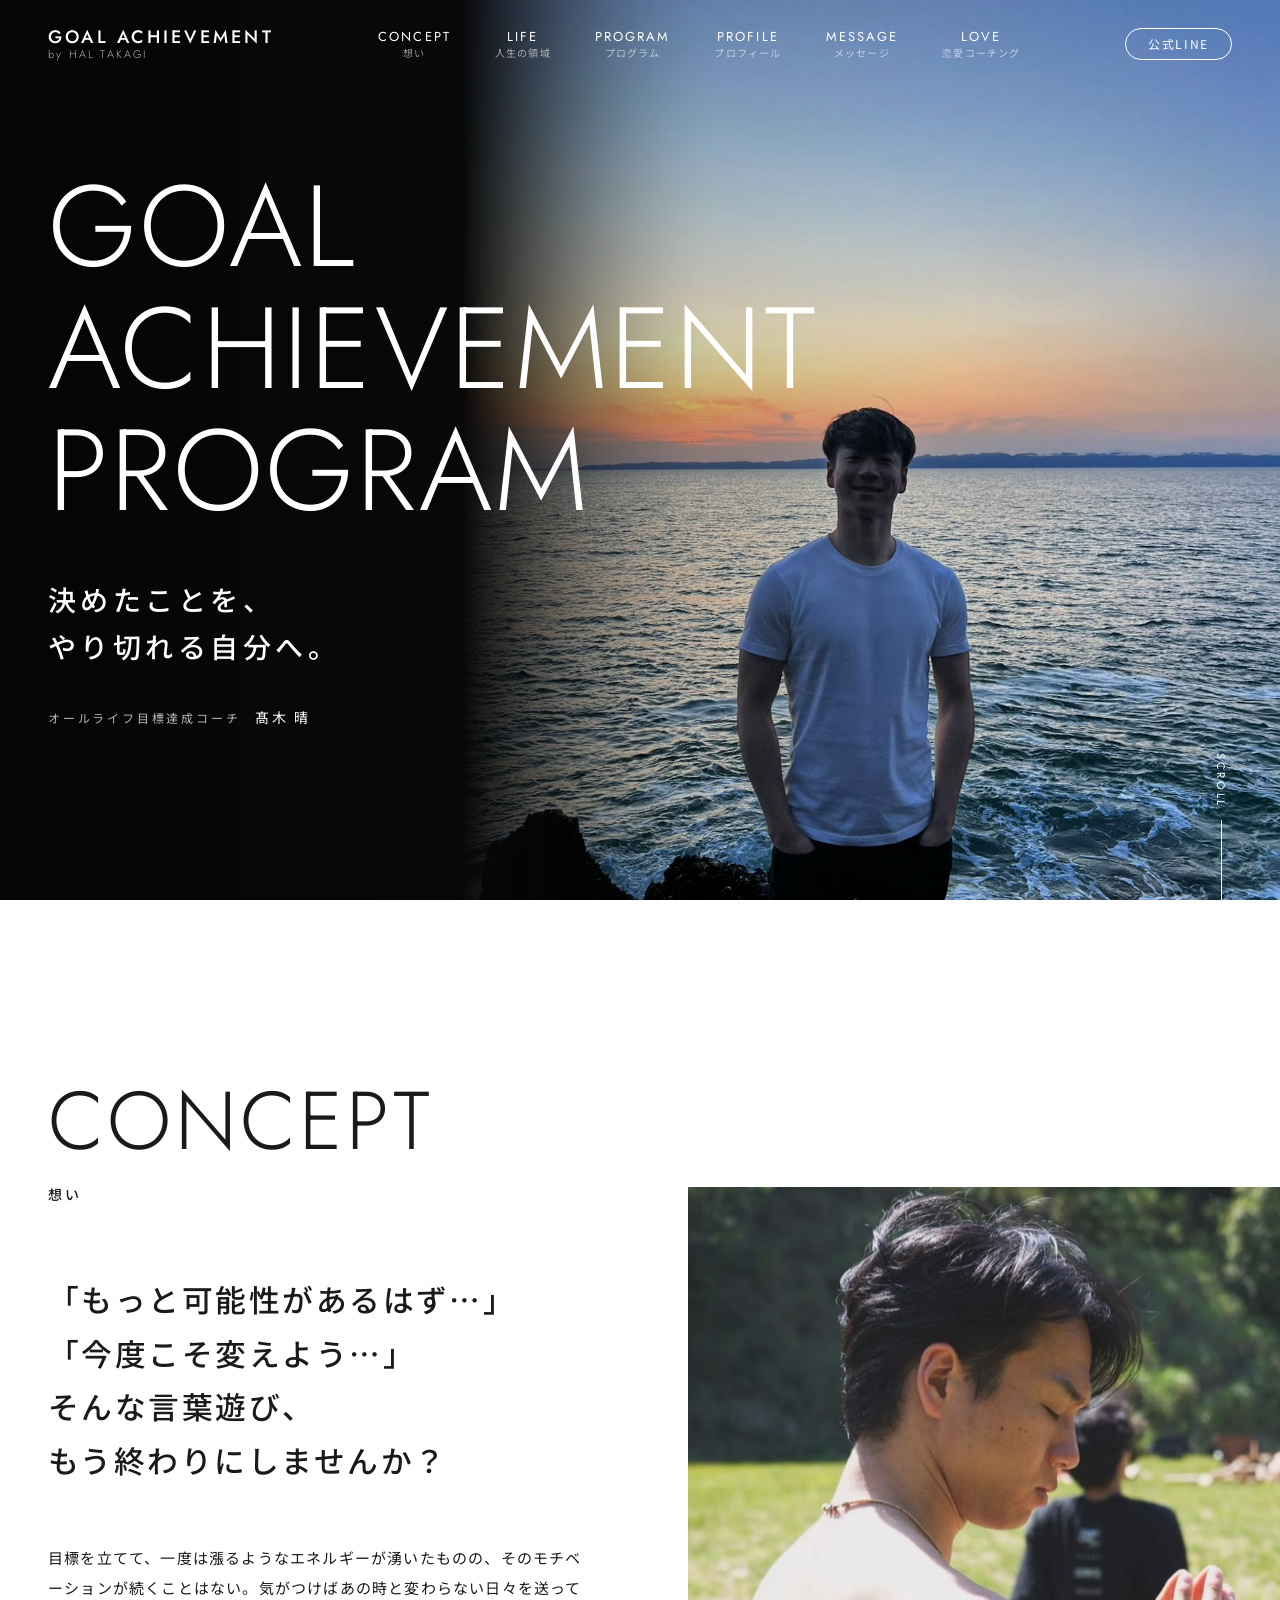
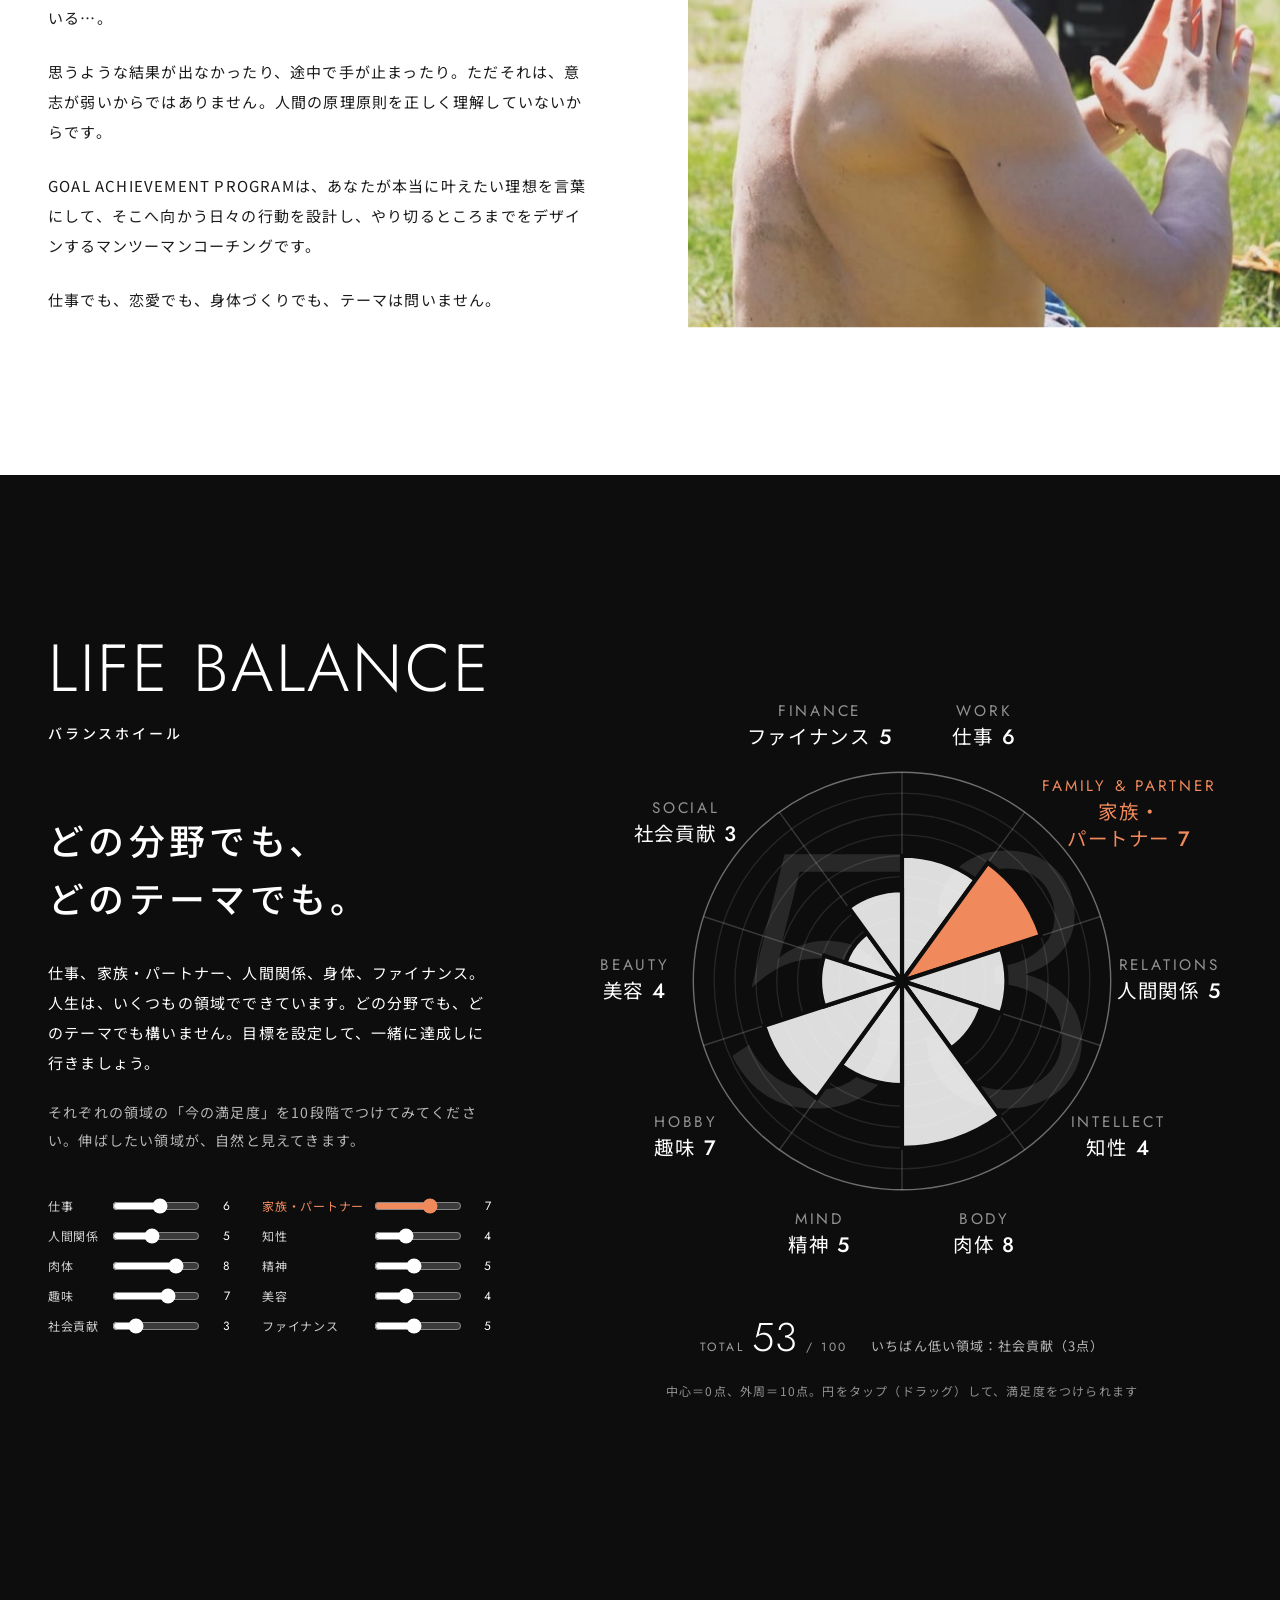
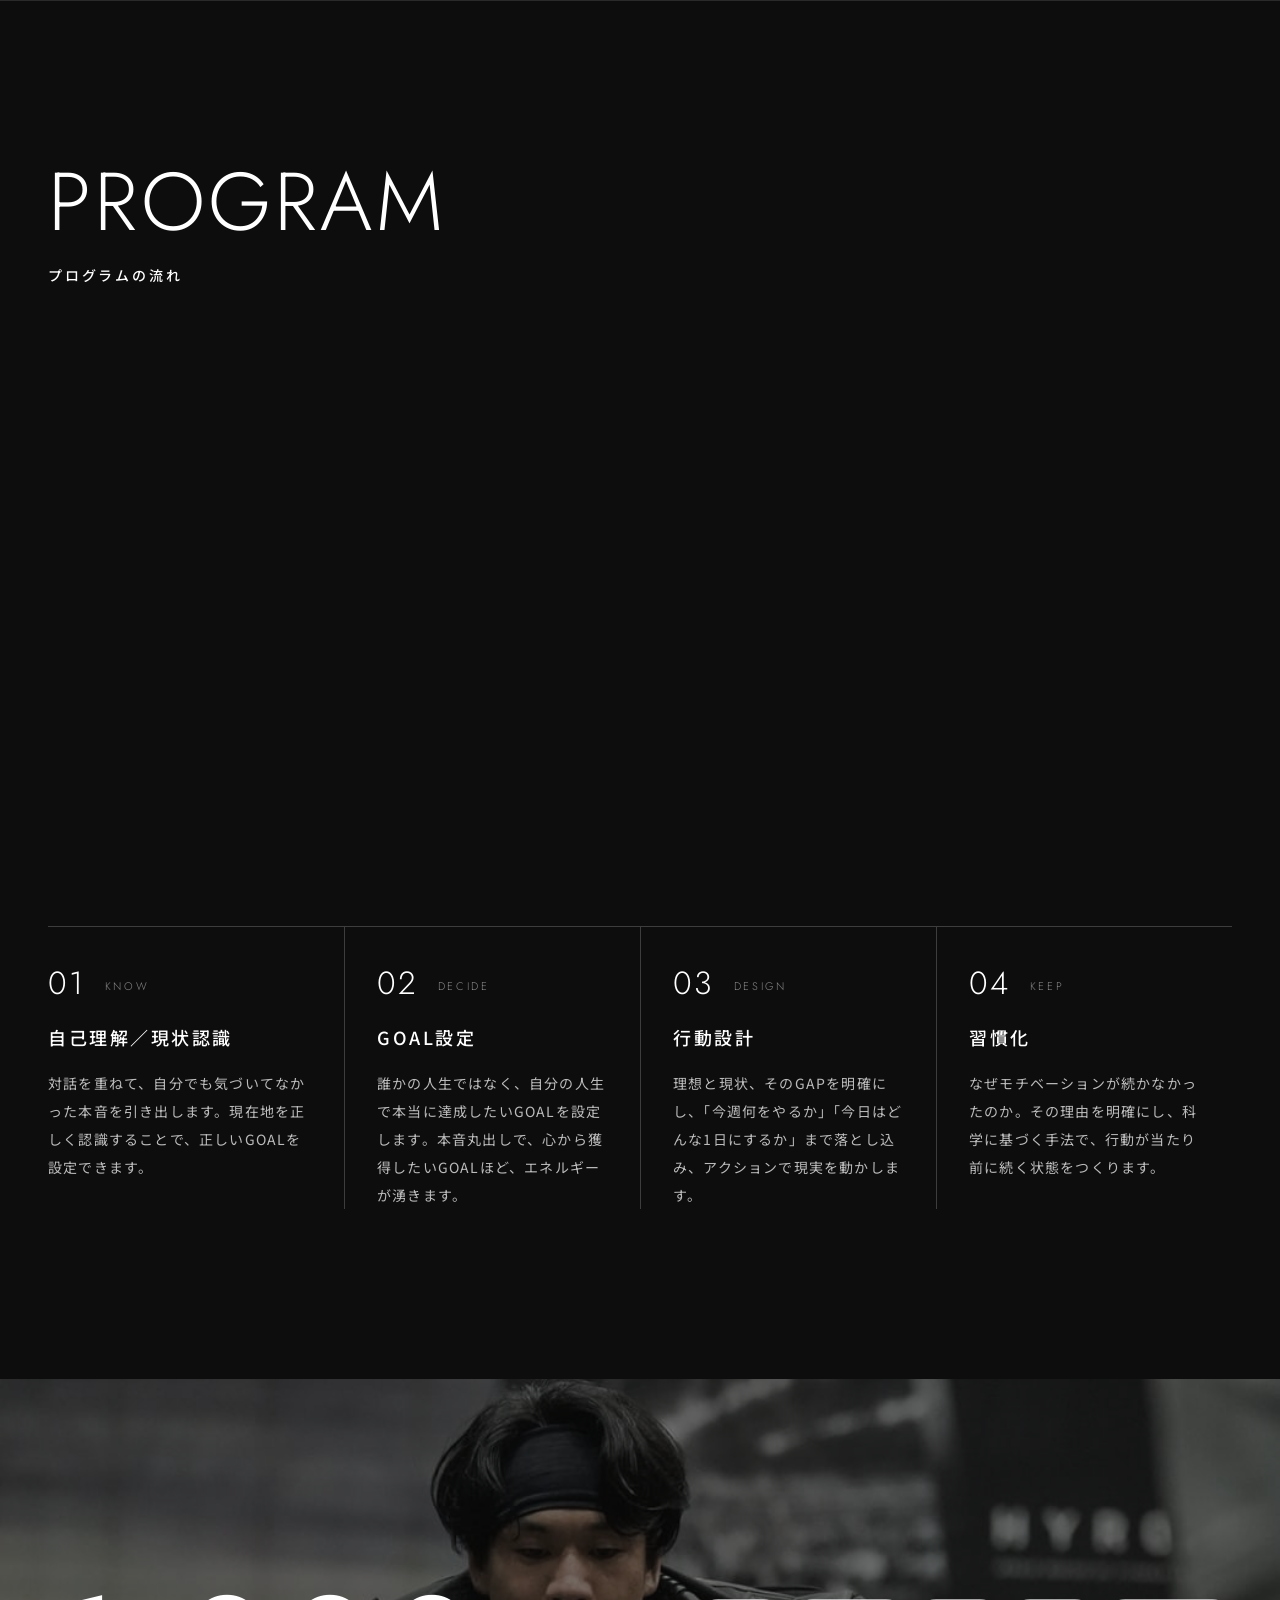
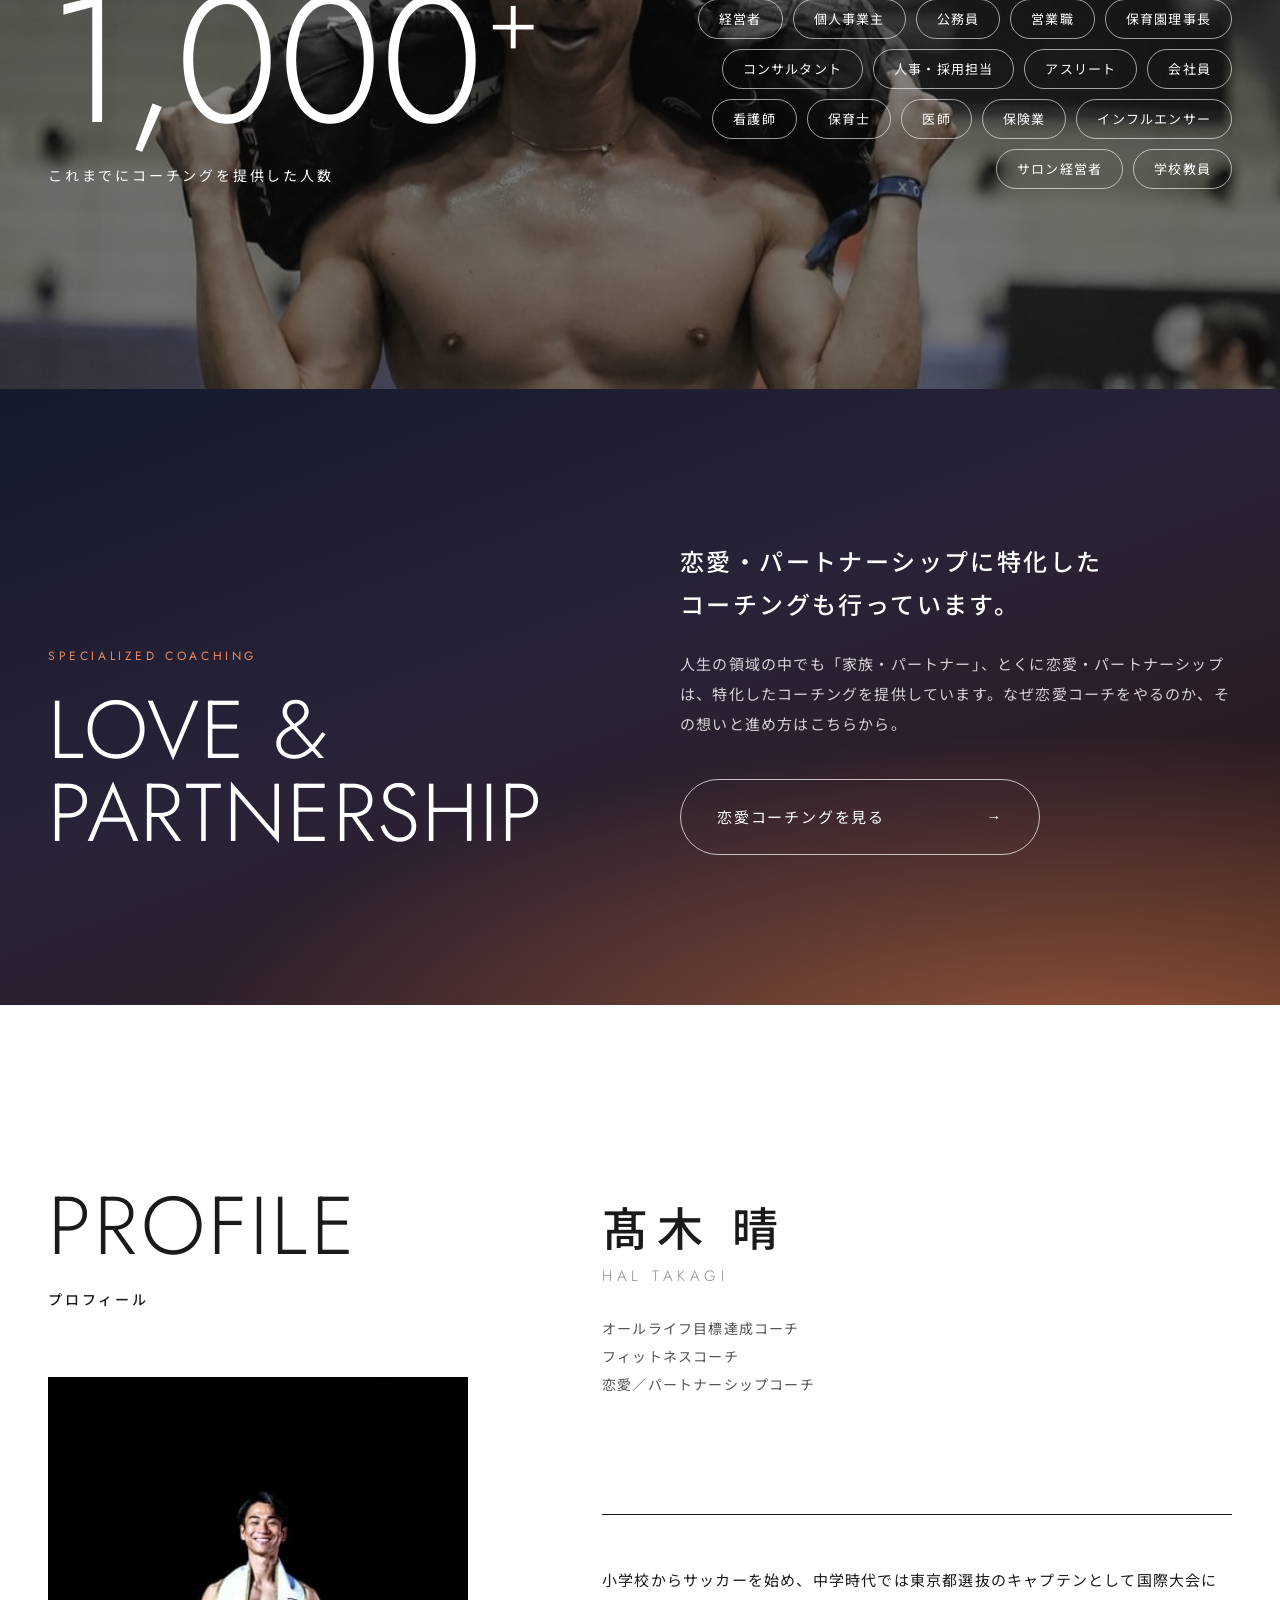
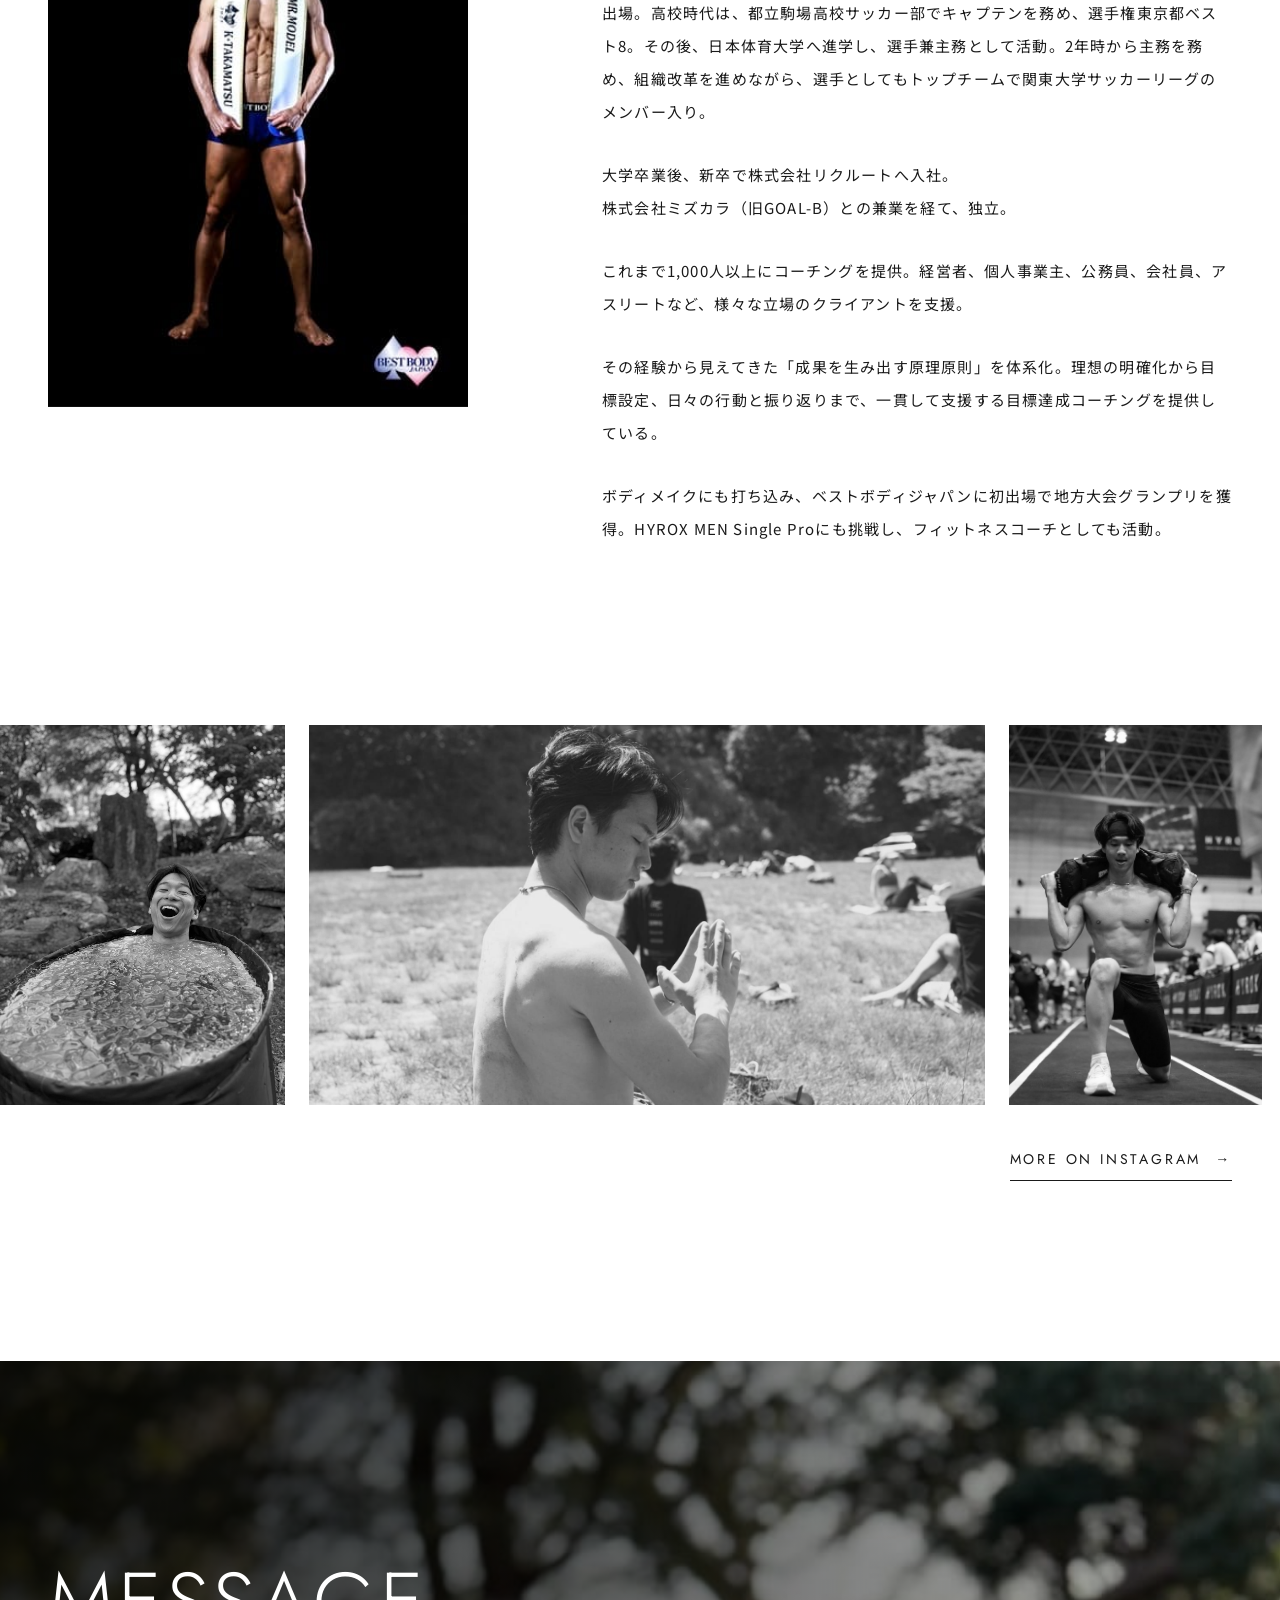
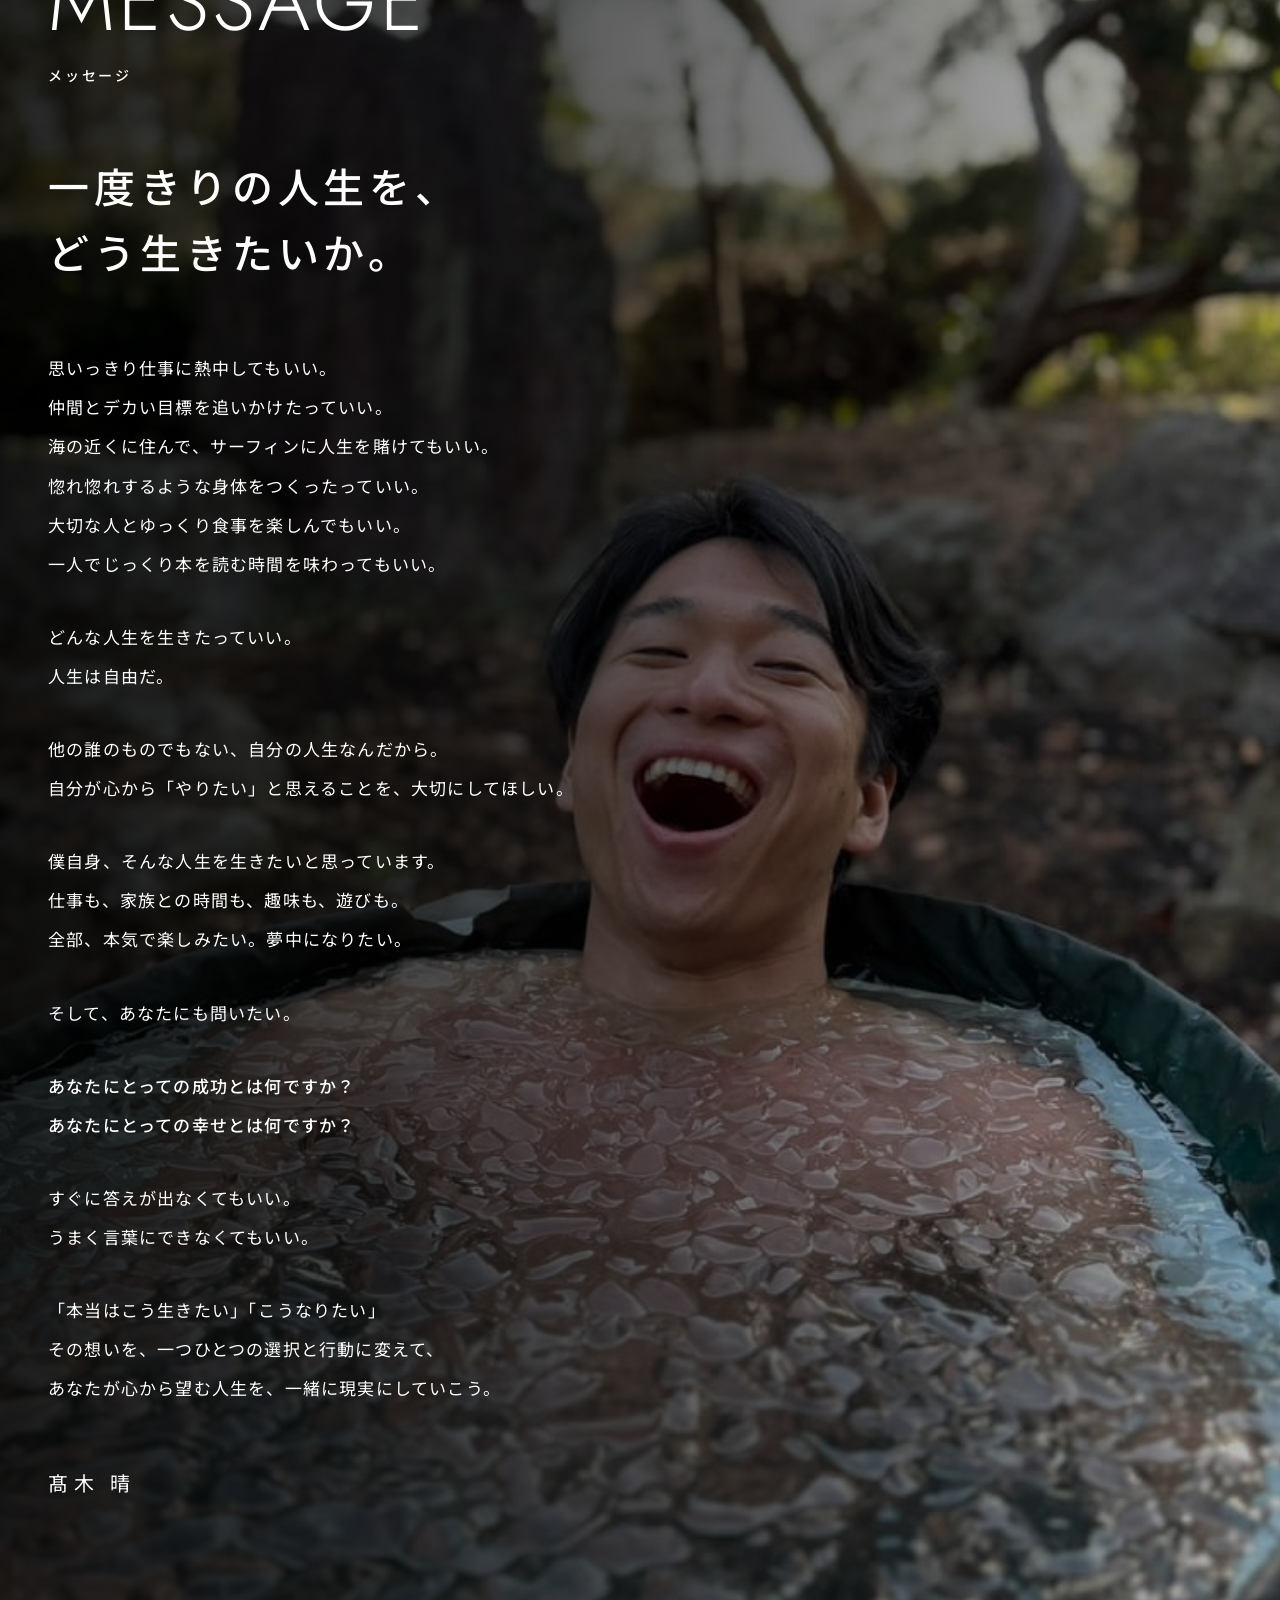
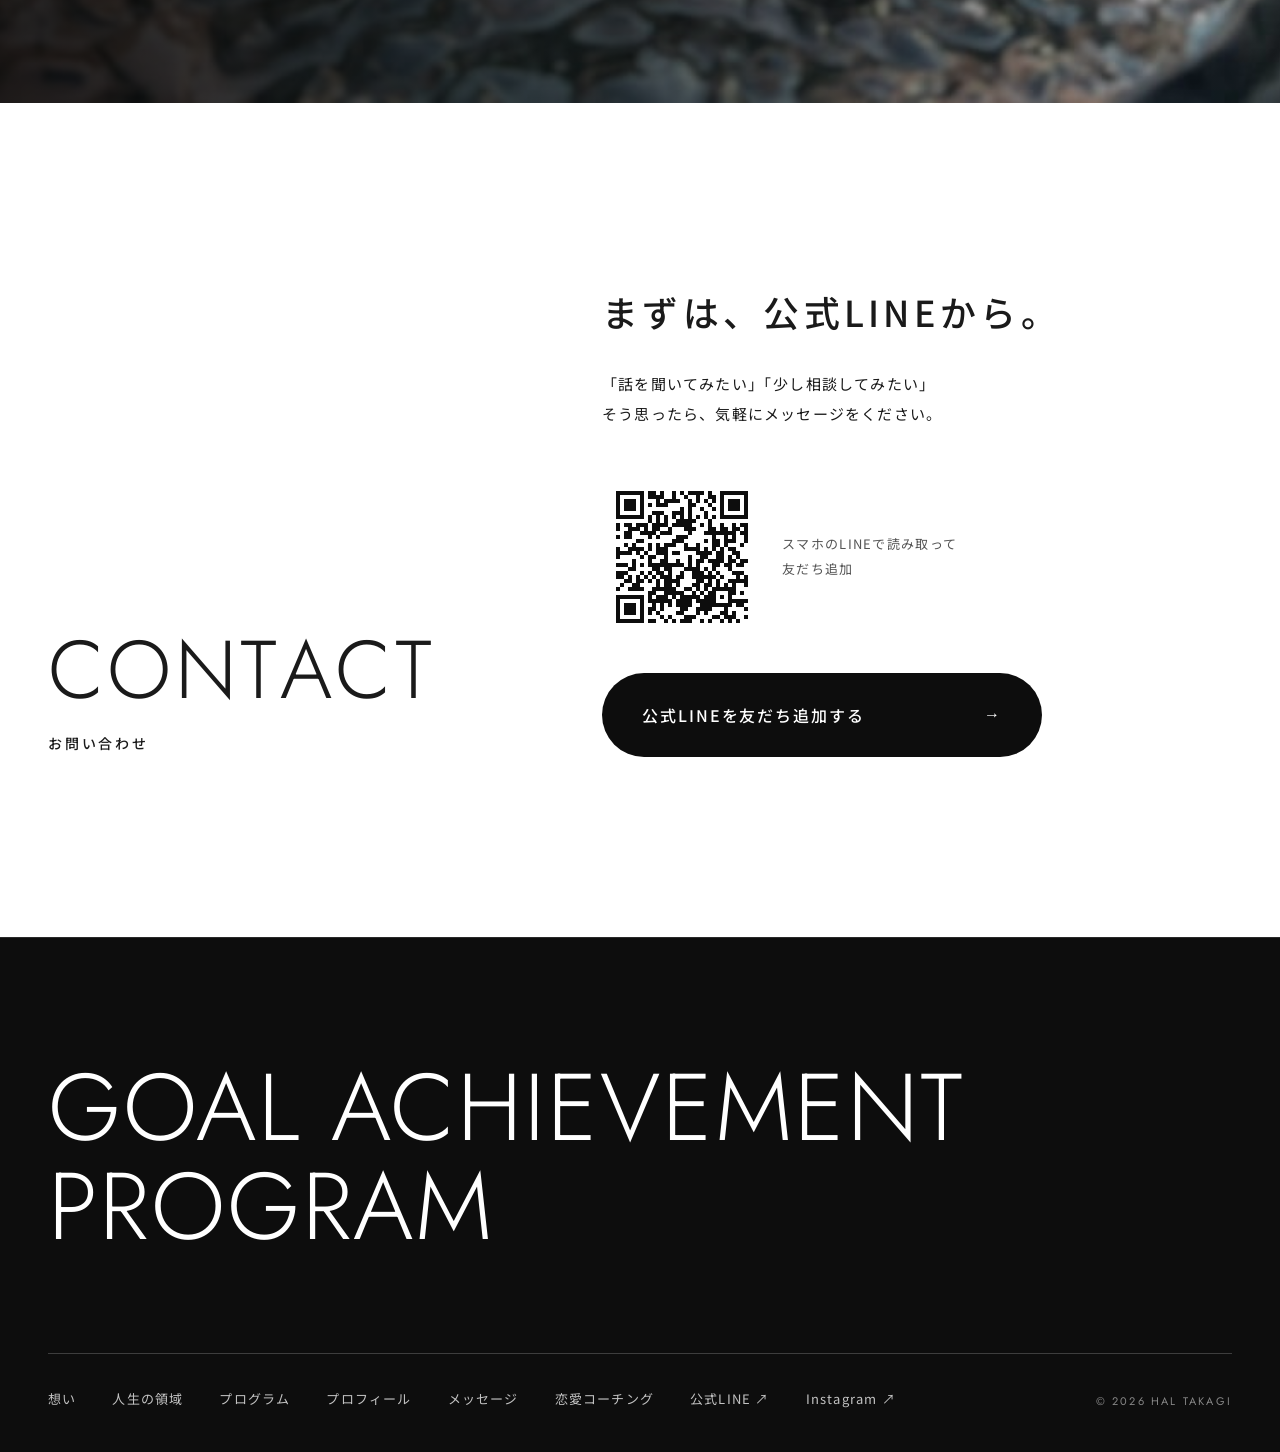
==== commit b61b8102: "トップのお問い合わせ欄（QR・友だち追加ボタン）を計測用URL hp-kyotu に変更 Co-Authored-By: Claude Opus 5.5 <noreply@anthropic.com>" ====
--- a/index.html
+++ b/index.html
@@ -12,7 +12,7 @@
   <link rel="preconnect" href="https://fonts.googleapis.com">
   <link rel="preconnect" href="https://fonts.gstatic.com" crossorigin>
   <link href="https://fonts.googleapis.com/css2?family=Jost:wght@300;400;500&family=Noto+Sans+JP:wght@400;500;700&display=swap" rel="stylesheet">
-  <link rel="stylesheet" href="css/style.css?v=20261004">
+  <link rel="stylesheet" href="css/style.css?v=20261005">
 </head>
 <body class="is-loading">
 
@@ -314,10 +314,10 @@
         <div class="contact__actions" data-reveal>
           <!-- PCはLINEの仕様で直接友だち追加できないため、QRをその場で読み取ってもらう -->
           <figure class="line-qr">
-            <img src="images/line-qr.svg" alt="公式LINEの友だち追加用QRコード" width="160" height="160">
+            <img src="images/line-qr.svg?v=20261005" alt="公式LINEの友だち追加用QRコード" width="160" height="160">
             <figcaption>スマホのLINEで読み取って<br>友だち追加</figcaption>
           </figure>
-          <a href="https://line-harness.mgr-lab.workers.dev/r/hp-goal2" target="_blank" rel="noopener" class="line-btn">
+          <a href="https://line-harness.mgr-lab.workers.dev/r/hp-kyotu" target="_blank" rel="noopener" class="line-btn">
             <span>公式LINEを友だち追加する</span>
             <span class="line-btn__arrow" aria-hidden="true">→</span>
           </a>
@@ -351,8 +351,8 @@
   </div>
 </footer>
 
-<script src="js/main.js?v=20261004"></script>
-<script src="js/wheel.js?v=20261004"></script>
-<script src="js/sea.js?v=20261004"></script>
+<script src="js/main.js?v=20261005"></script>
+<script src="js/wheel.js?v=20261005"></script>
+<script src="js/sea.js?v=20261005"></script>
 </body>
 </html>
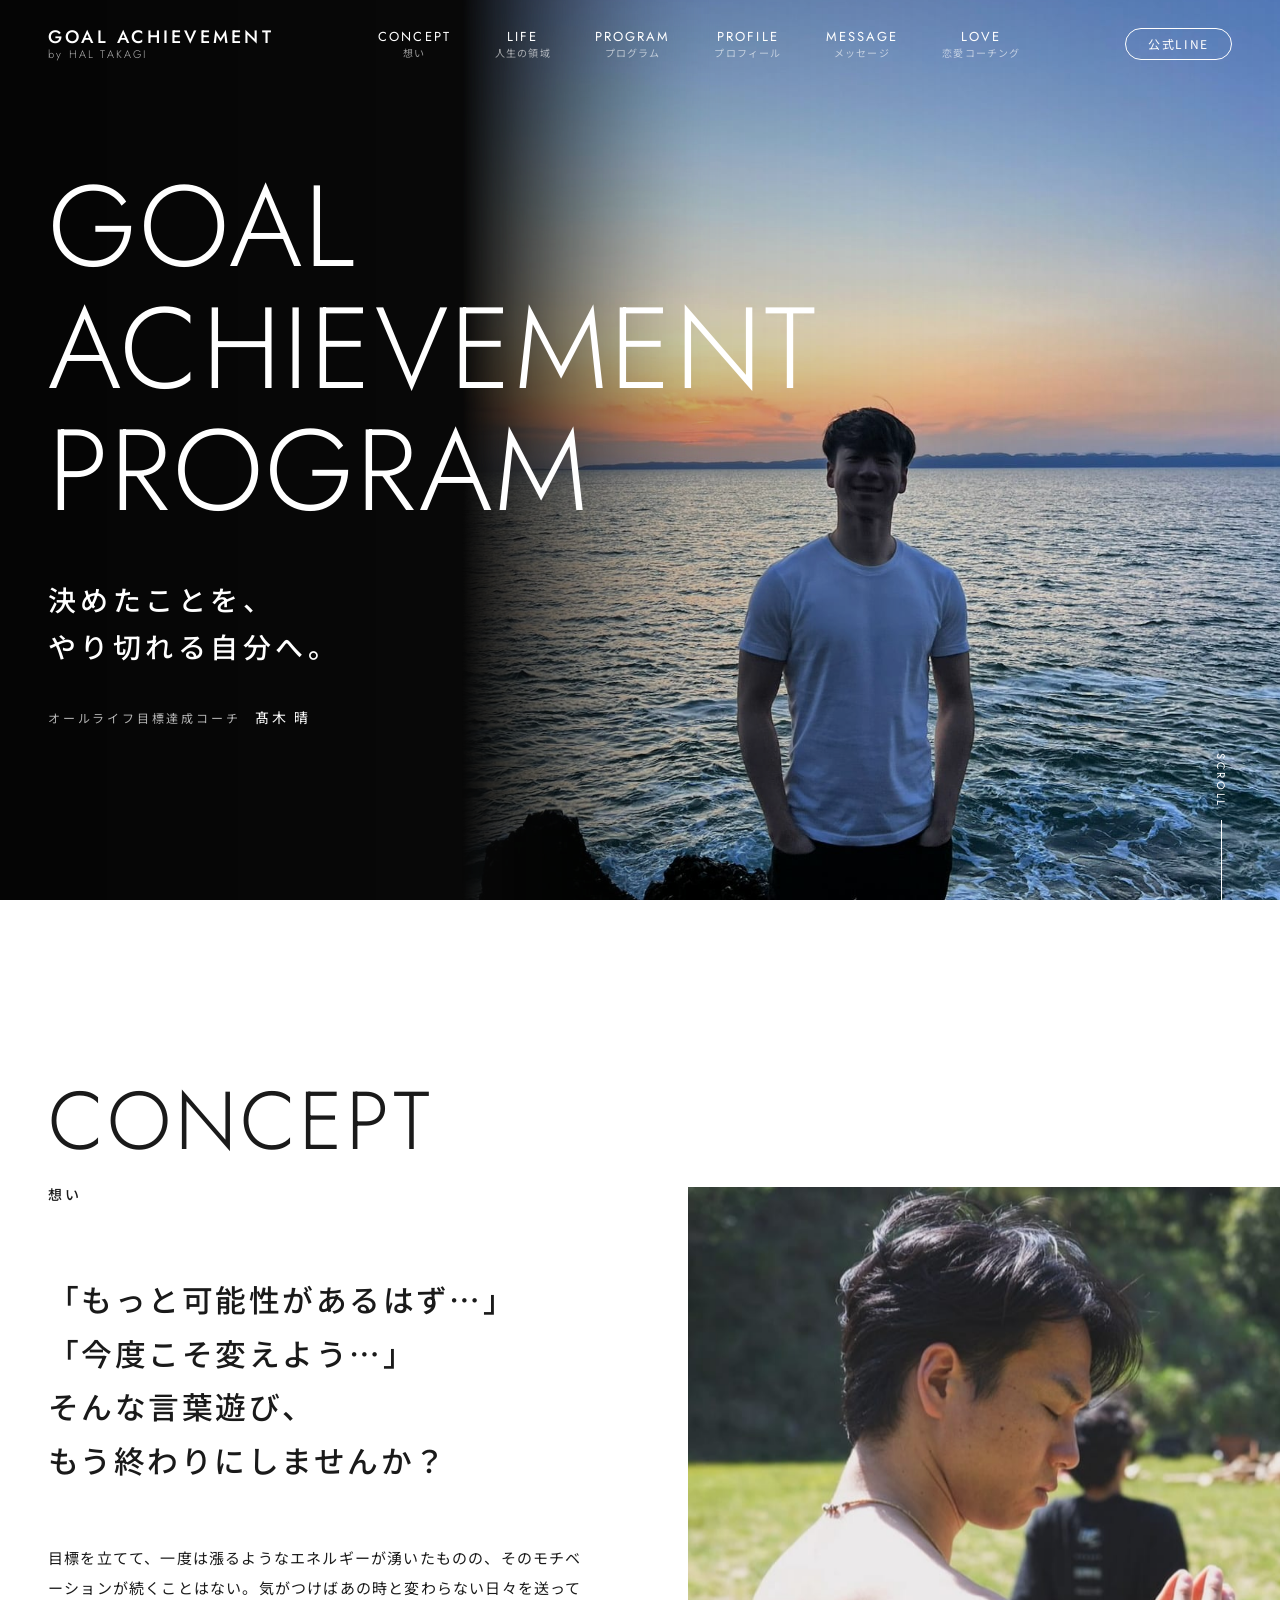
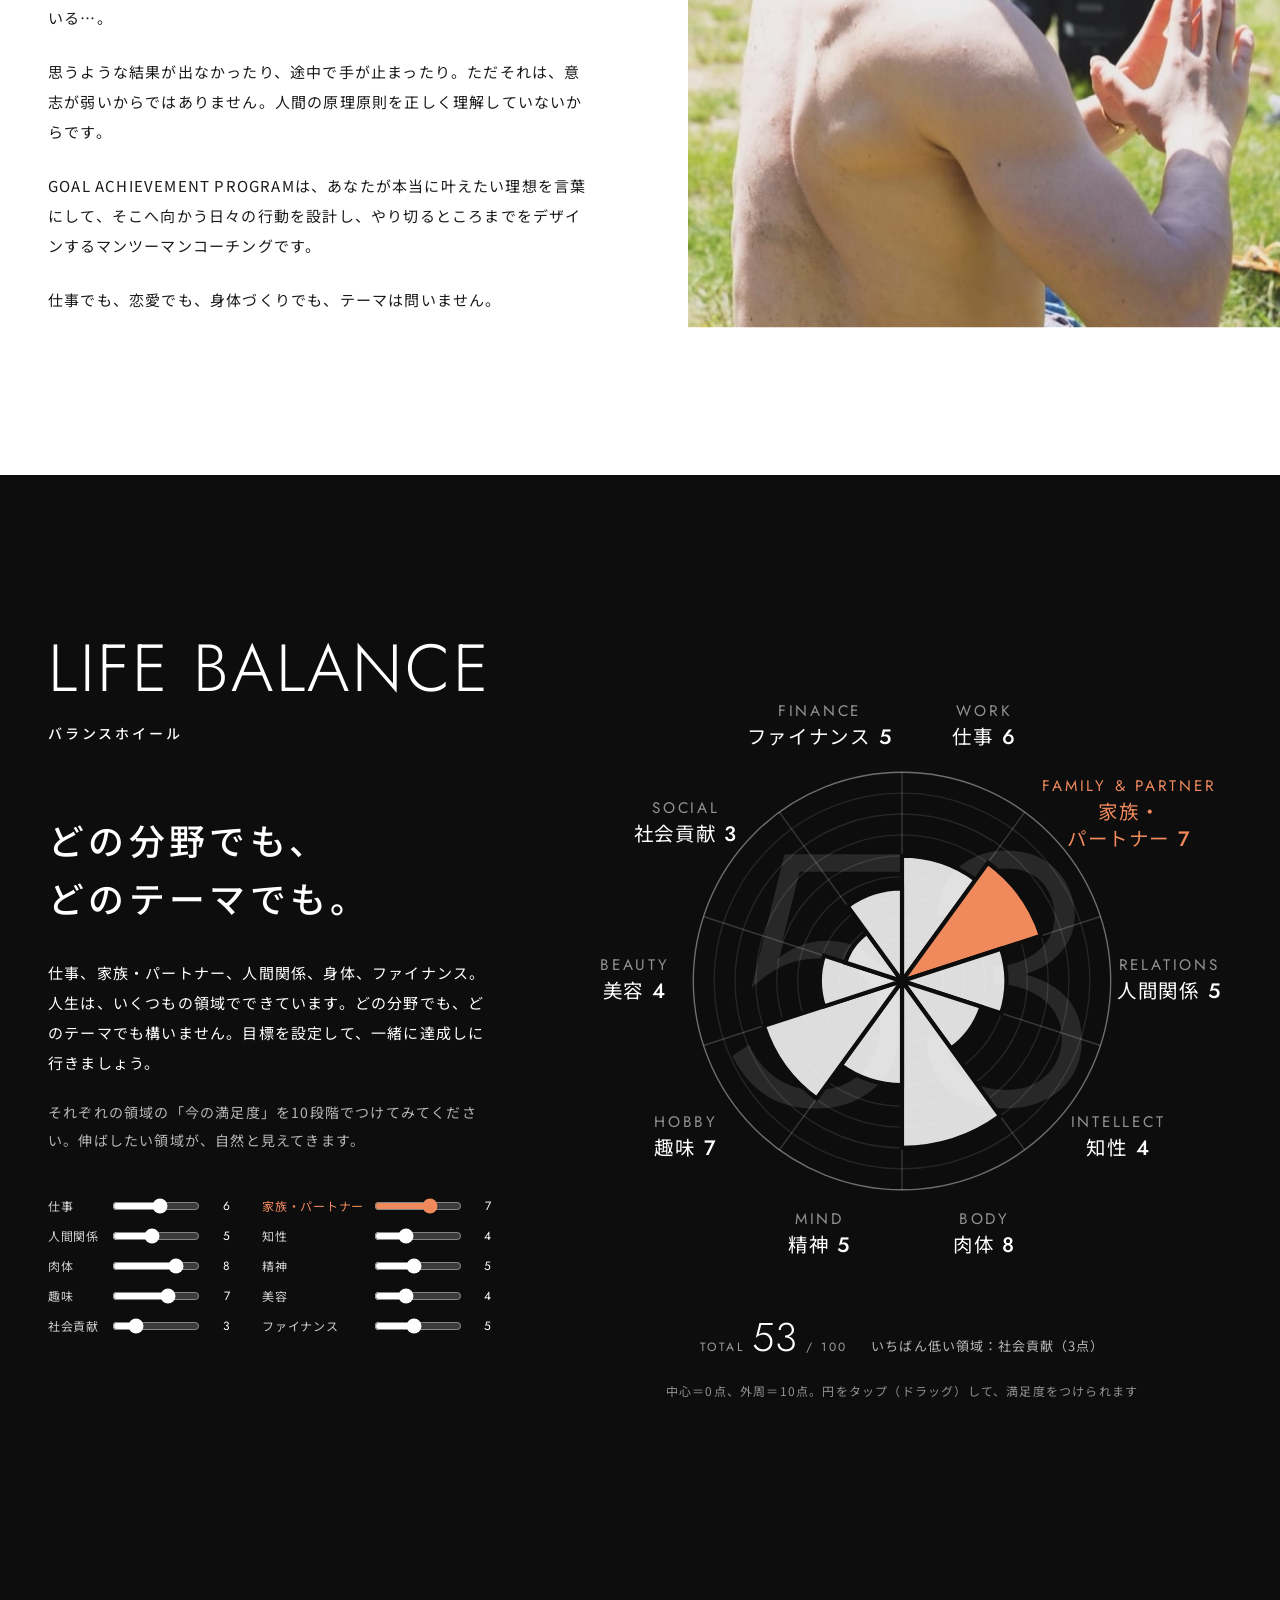
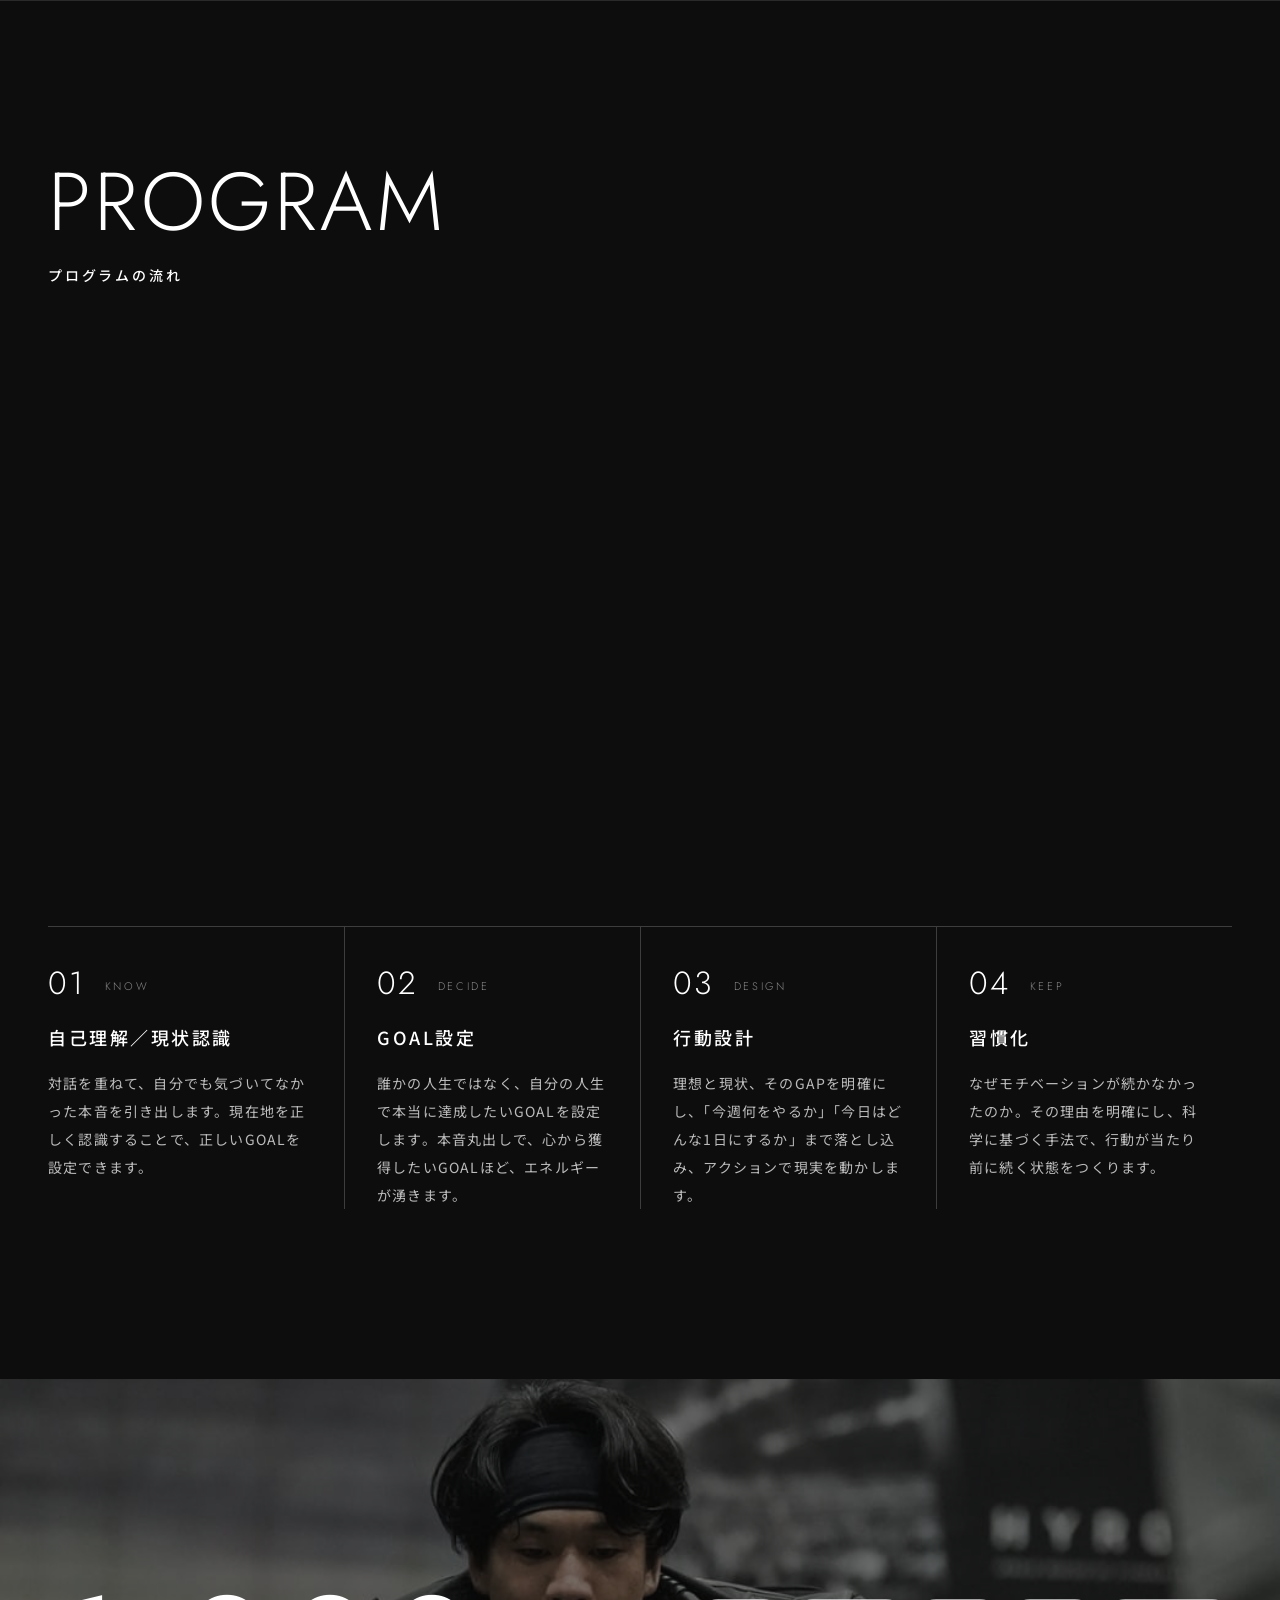
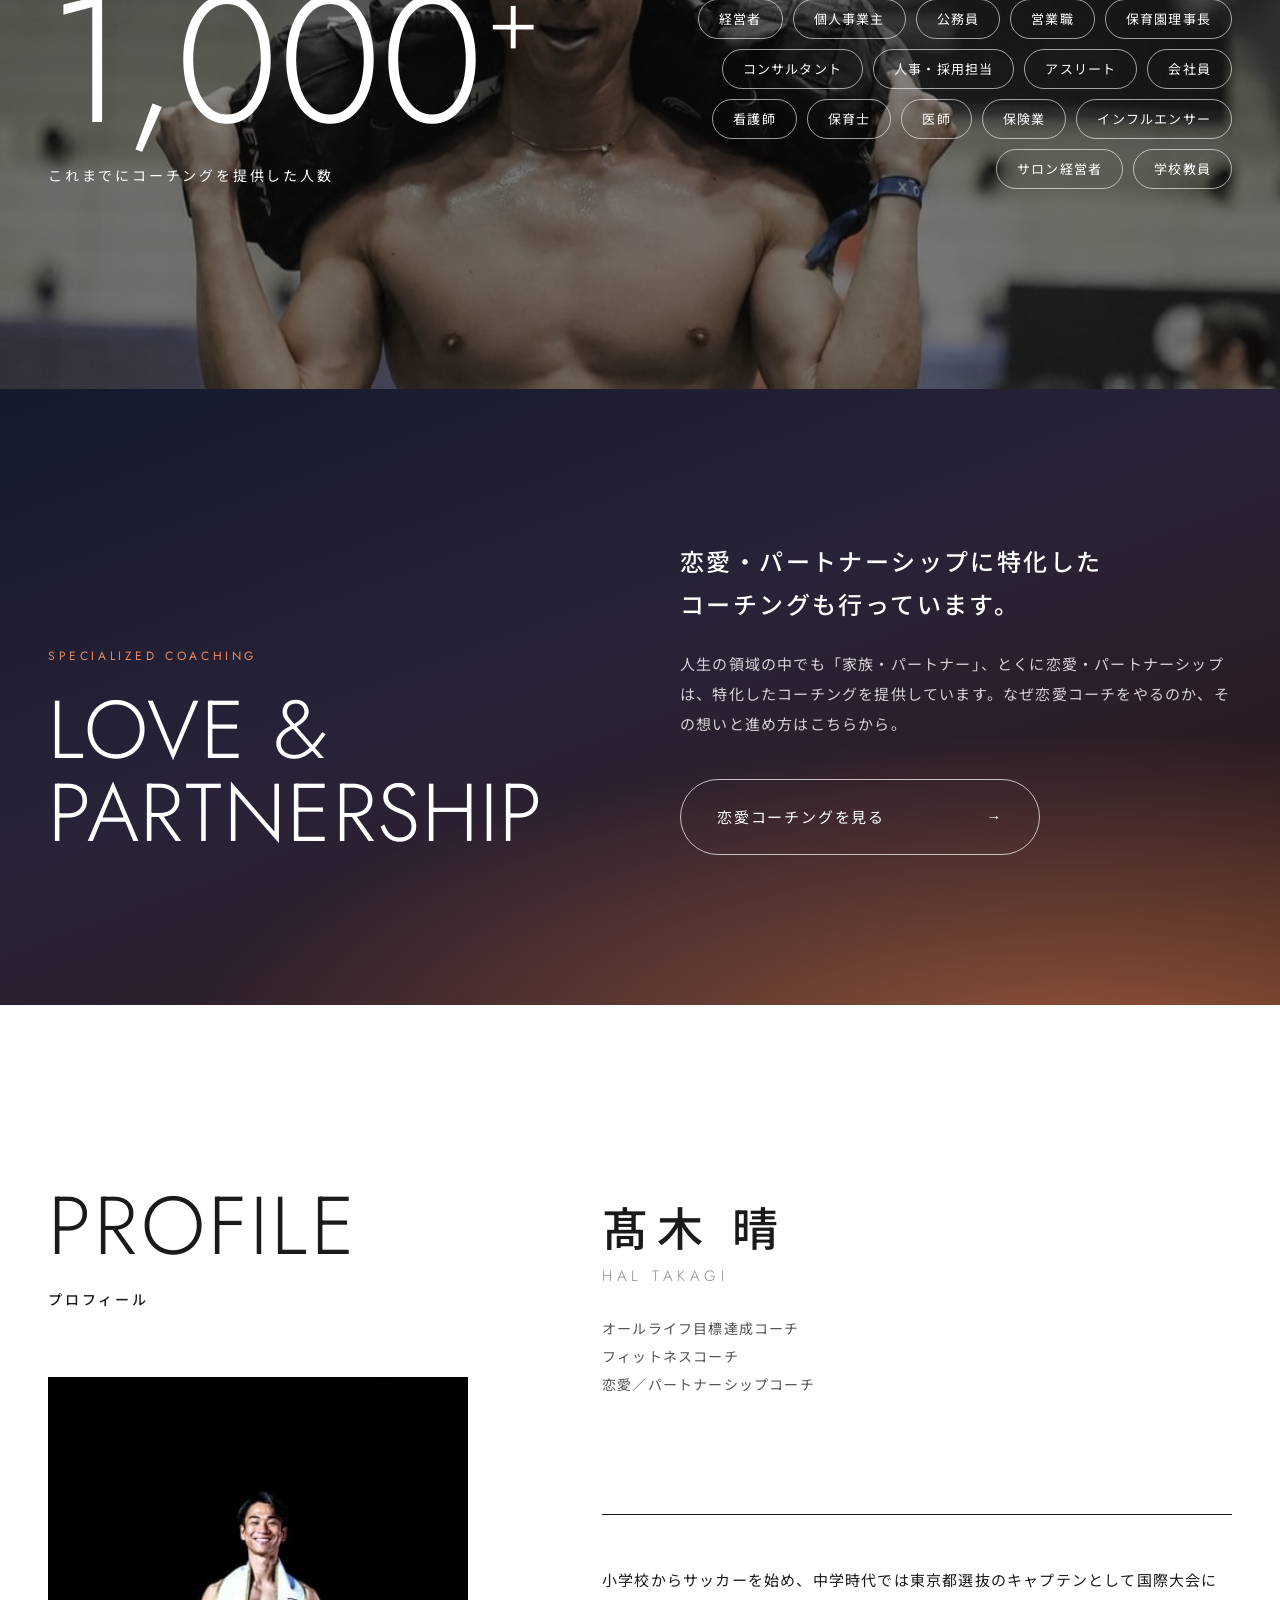
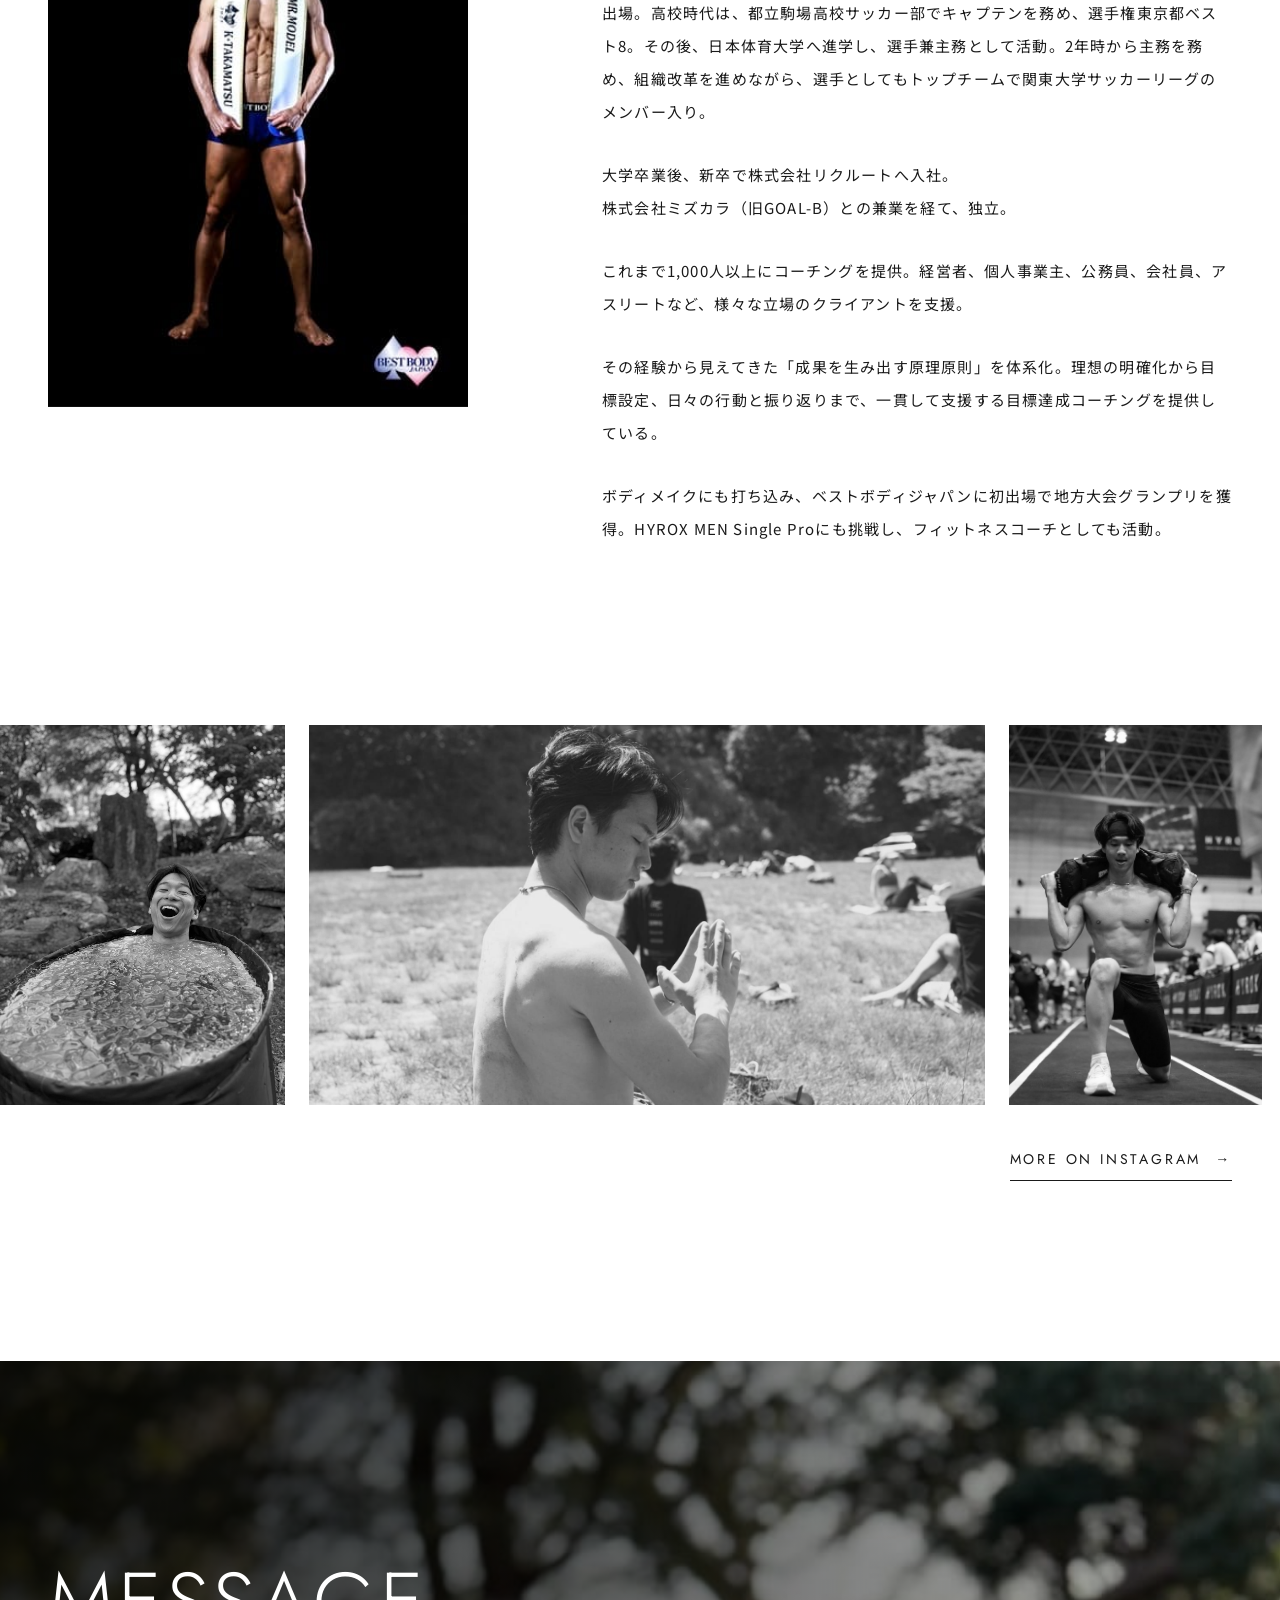
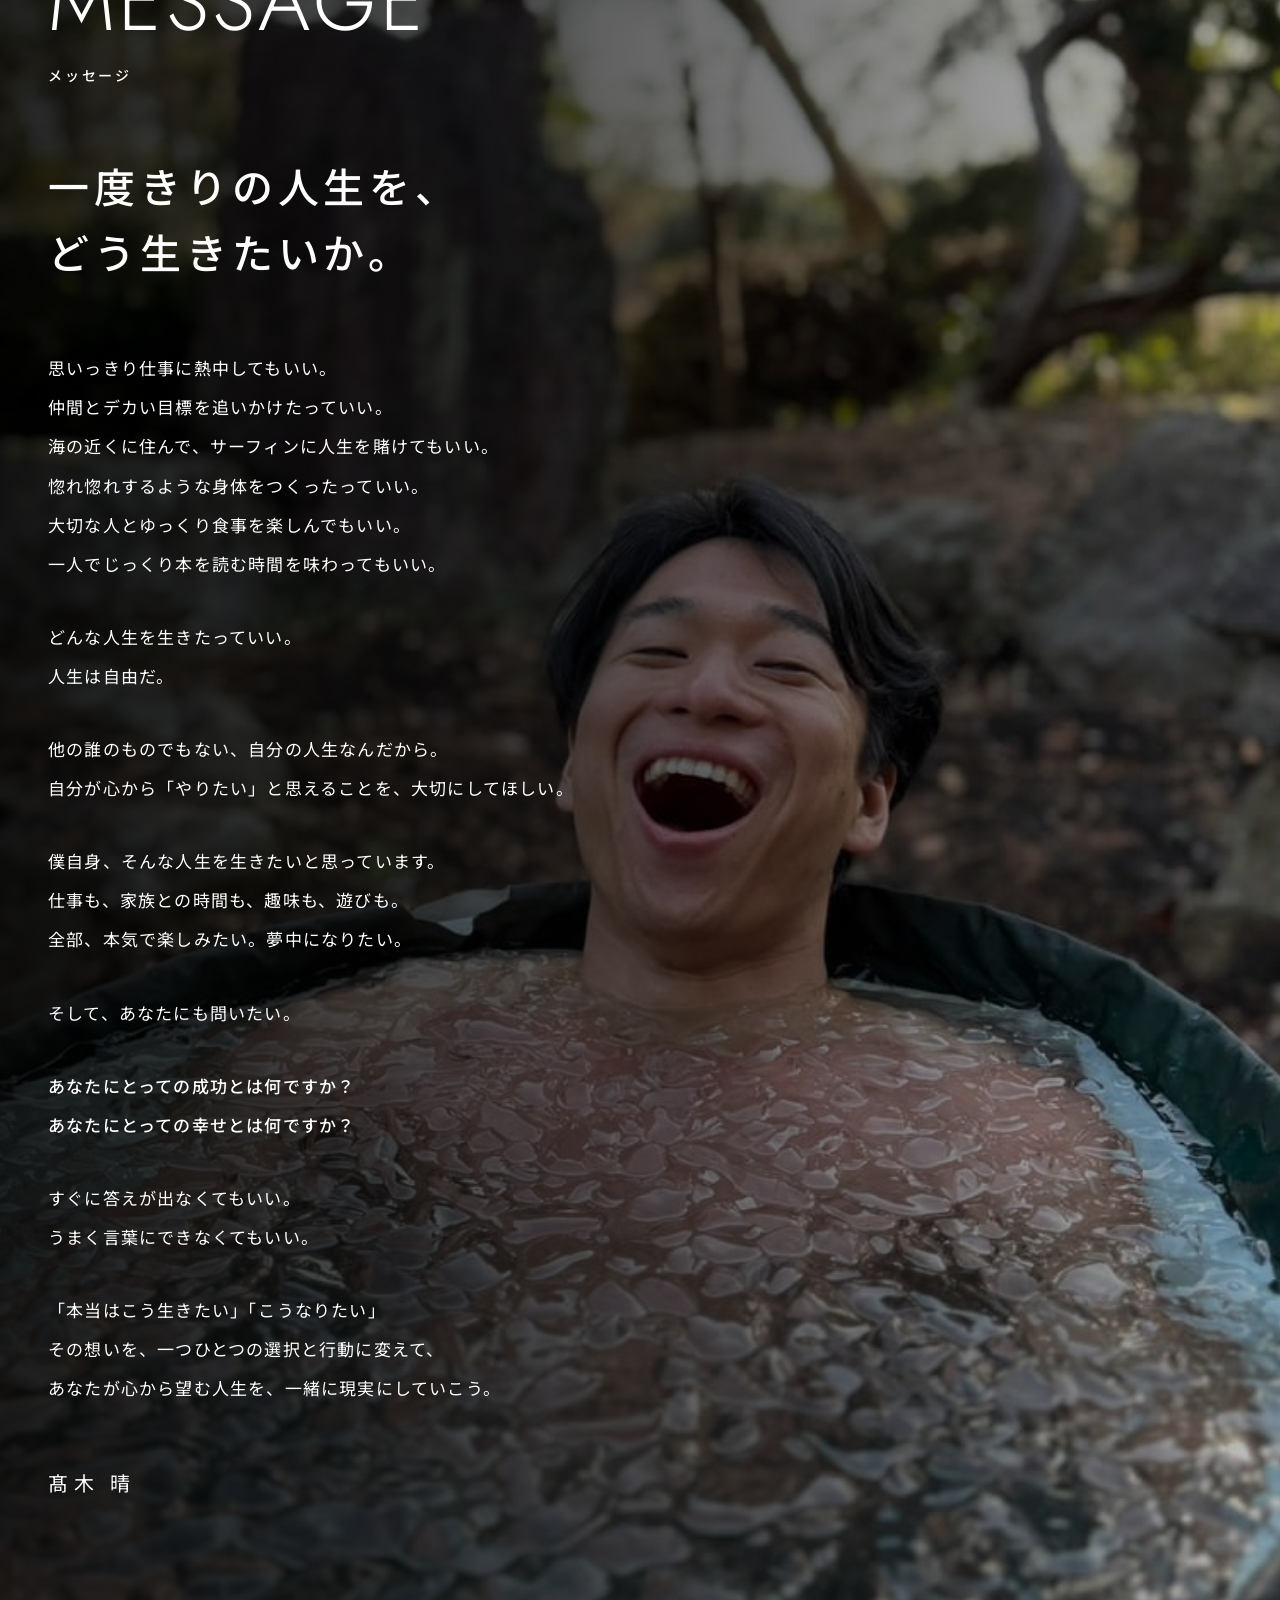
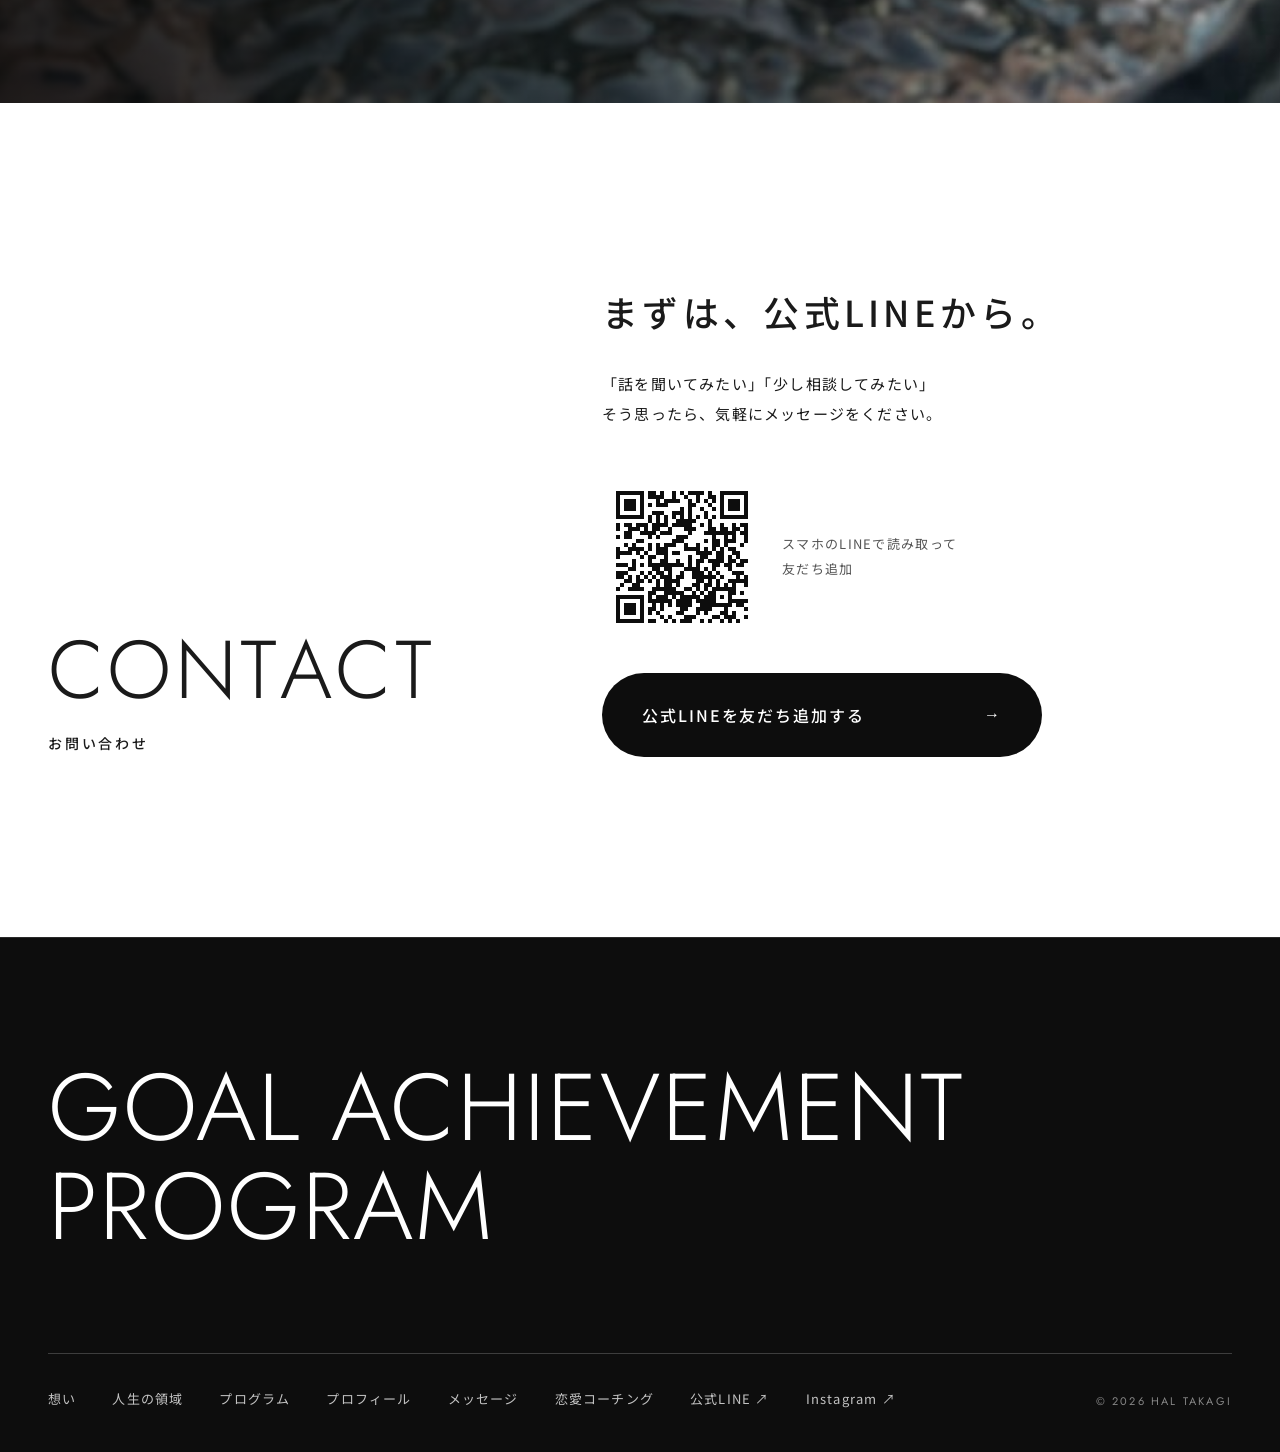
==== commit fd116a82: "トップのヘッダー・メニュー・フッターの公式LINEを hp-kyotu に変更 Co-Authored-By: Claude Opus 5.5 <noreply@anthropic.com> Clau" ====
--- a/index.html
+++ b/index.html
@@ -12,7 +12,7 @@
   <link rel="preconnect" href="https://fonts.googleapis.com">
   <link rel="preconnect" href="https://fonts.gstatic.com" crossorigin>
   <link href="https://fonts.googleapis.com/css2?family=Jost:wght@300;400;500&family=Noto+Sans+JP:wght@400;500;700&display=swap" rel="stylesheet">
-  <link rel="stylesheet" href="css/style.css?v=20261005">
+  <link rel="stylesheet" href="css/style.css?v=20261006">
 </head>
 <body class="is-loading">
 
@@ -39,10 +39,10 @@
       <li><a href="#profile"><span class="nav__en">PROFILE</span><span class="nav__ja">プロフィール</span></a></li>
       <li><a href="#message"><span class="nav__en">MESSAGE</span><span class="nav__ja">メッセージ</span></a></li>
       <li><a href="love/index.html"><span class="nav__en">LOVE</span><span class="nav__ja">恋愛コーチング</span></a></li>
-      <li class="nav__sp-line"><a href="#contact"><span class="nav__en">CONTACT</span><span class="nav__ja">公式LINE</span></a></li>
+      <li class="nav__sp-line"><a href="https://line-harness.mgr-lab.workers.dev/r/hp-kyotu" target="_blank" rel="noopener"><span class="nav__en">CONTACT</span><span class="nav__ja">公式LINE</span></a></li>
     </ul>
   </nav>
-  <a href="#contact" class="header__line">公式LINE</a>
+  <a href="https://line-harness.mgr-lab.workers.dev/r/hp-kyotu" target="_blank" rel="noopener" class="header__line">公式LINE</a>
   <button class="menu-btn" id="menuBtn" aria-label="メニューを開く" aria-expanded="false" aria-controls="nav">
     <span></span><span></span>
   </button>
@@ -314,7 +314,7 @@
         <div class="contact__actions" data-reveal>
           <!-- PCはLINEの仕様で直接友だち追加できないため、QRをその場で読み取ってもらう -->
           <figure class="line-qr">
-            <img src="images/line-qr.svg?v=20261005" alt="公式LINEの友だち追加用QRコード" width="160" height="160">
+            <img src="images/line-qr.svg?v=20261006" alt="公式LINEの友だち追加用QRコード" width="160" height="160">
             <figcaption>スマホのLINEで読み取って<br>友だち追加</figcaption>
           </figure>
           <a href="https://line-harness.mgr-lab.workers.dev/r/hp-kyotu" target="_blank" rel="noopener" class="line-btn">
@@ -343,7 +343,7 @@
         <li><a href="#profile">プロフィール</a></li>
         <li><a href="#message">メッセージ</a></li>
         <li><a href="love/index.html">恋愛コーチング</a></li>
-        <li><a href="https://line-harness.mgr-lab.workers.dev/r/hp-goal2" target="_blank" rel="noopener">公式LINE ↗</a></li>
+        <li><a href="https://line-harness.mgr-lab.workers.dev/r/hp-kyotu" target="_blank" rel="noopener">公式LINE ↗</a></li>
         <li><a href="https://www.instagram.com/hal.takagi/" target="_blank" rel="noopener">Instagram ↗</a></li>
       </ul>
       <p class="footer__rights">&copy; <span id="year"></span> HAL TAKAGI</p>
@@ -351,8 +351,8 @@
   </div>
 </footer>
 
-<script src="js/main.js?v=20261005"></script>
-<script src="js/wheel.js?v=20261005"></script>
-<script src="js/sea.js?v=20261005"></script>
+<script src="js/main.js?v=20261006"></script>
+<script src="js/wheel.js?v=20261006"></script>
+<script src="js/sea.js?v=20261006"></script>
 </body>
 </html>
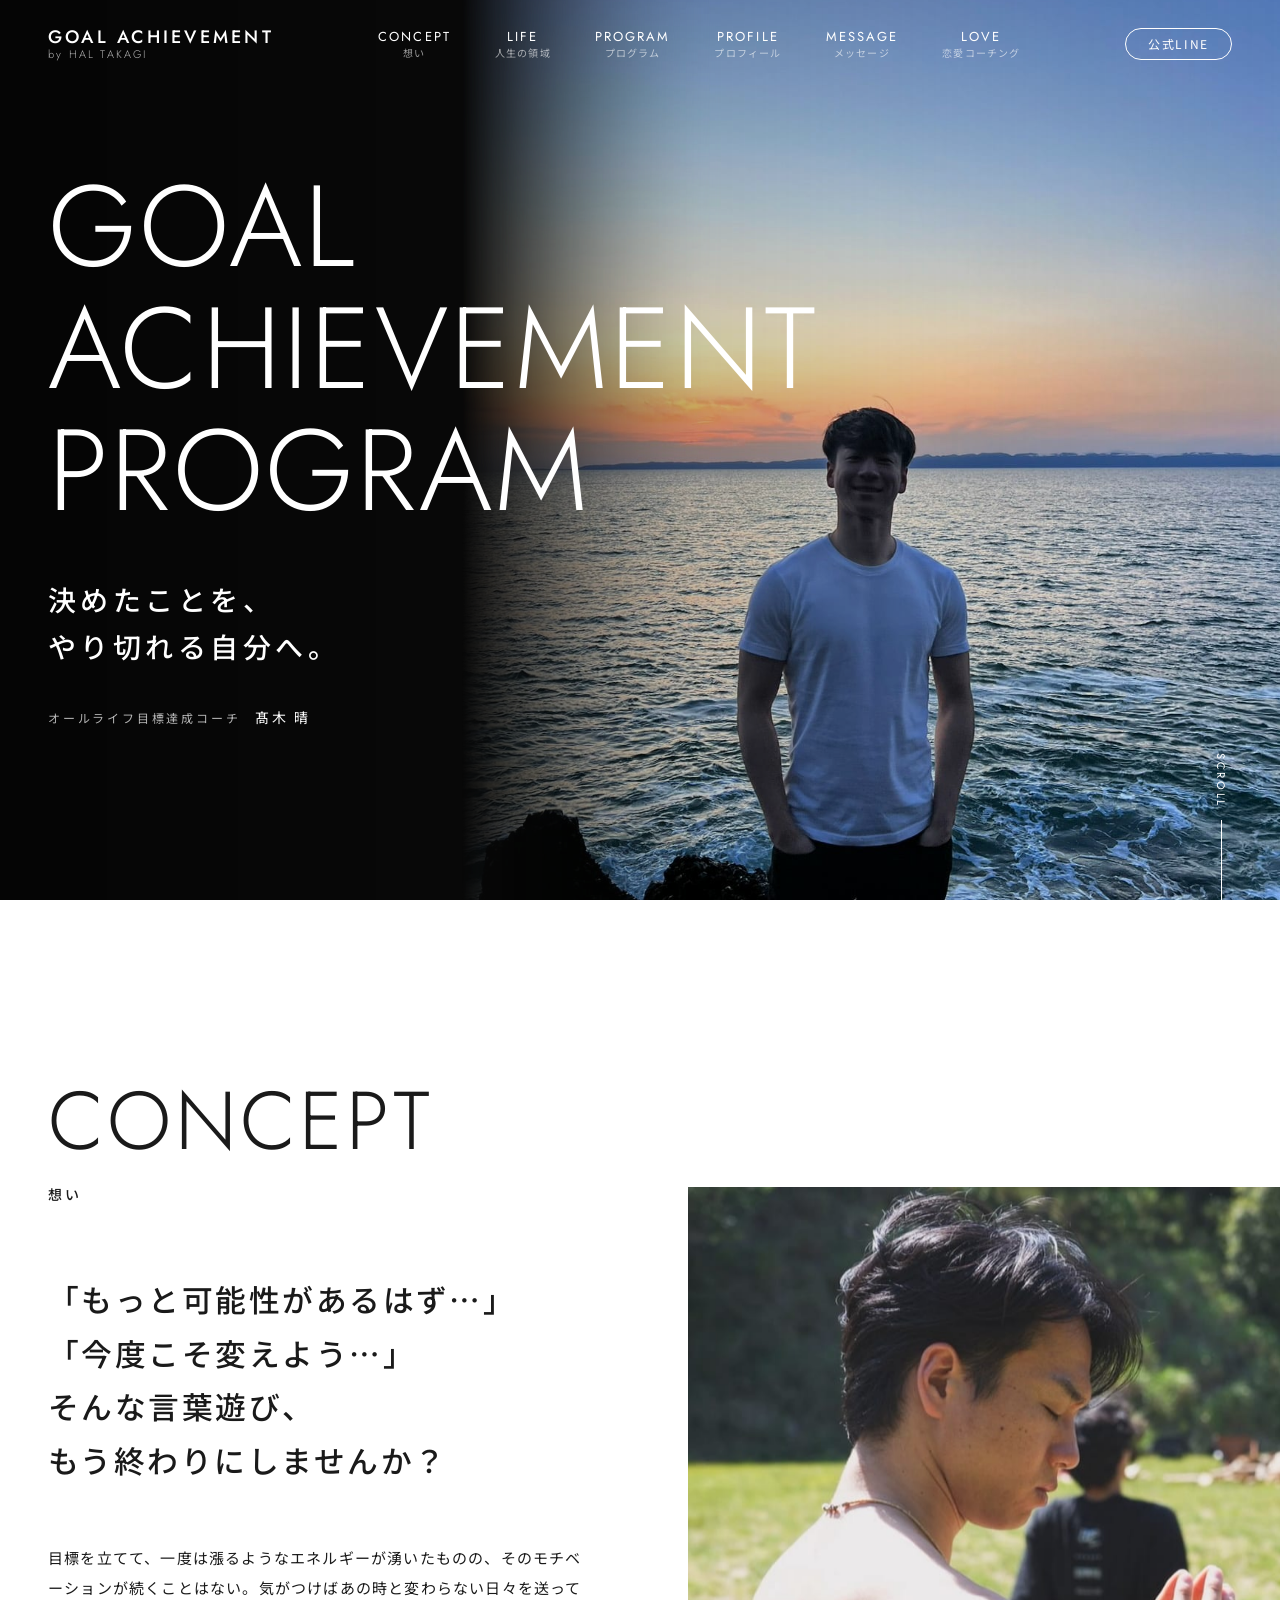
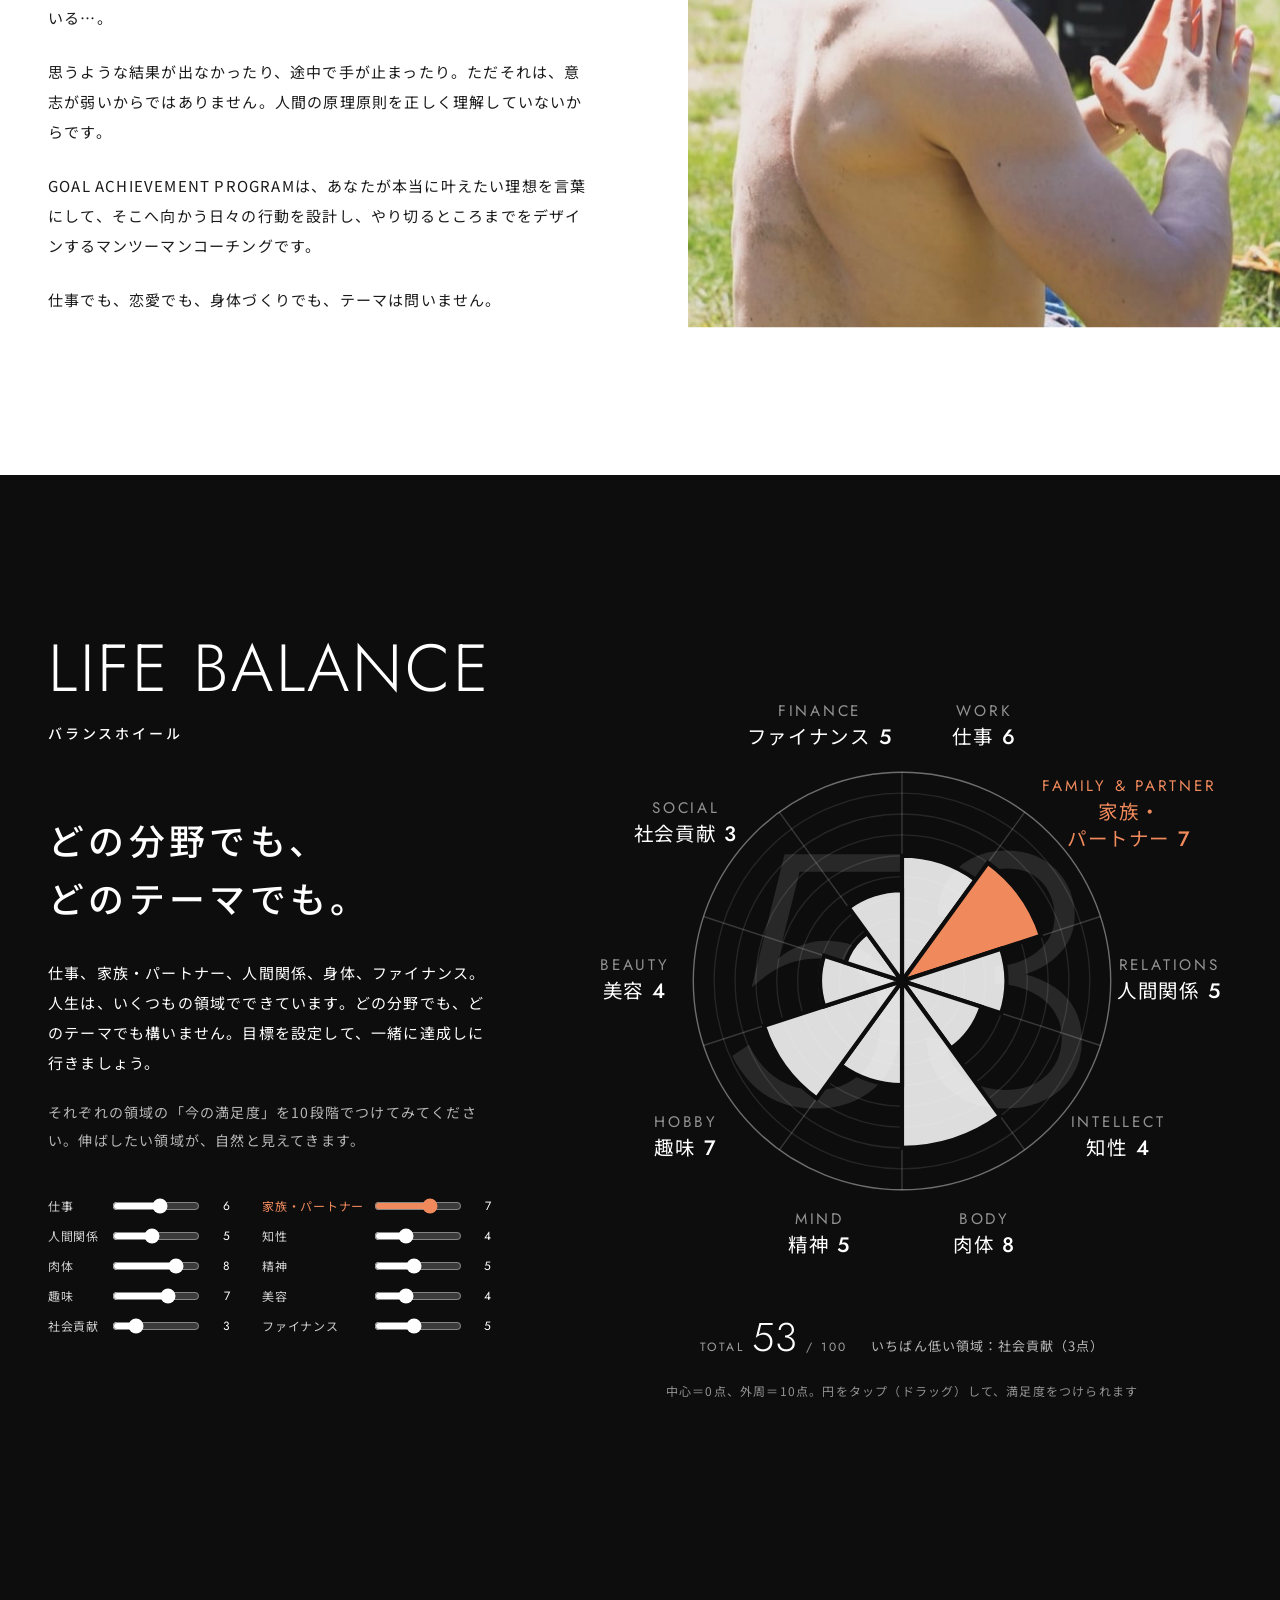
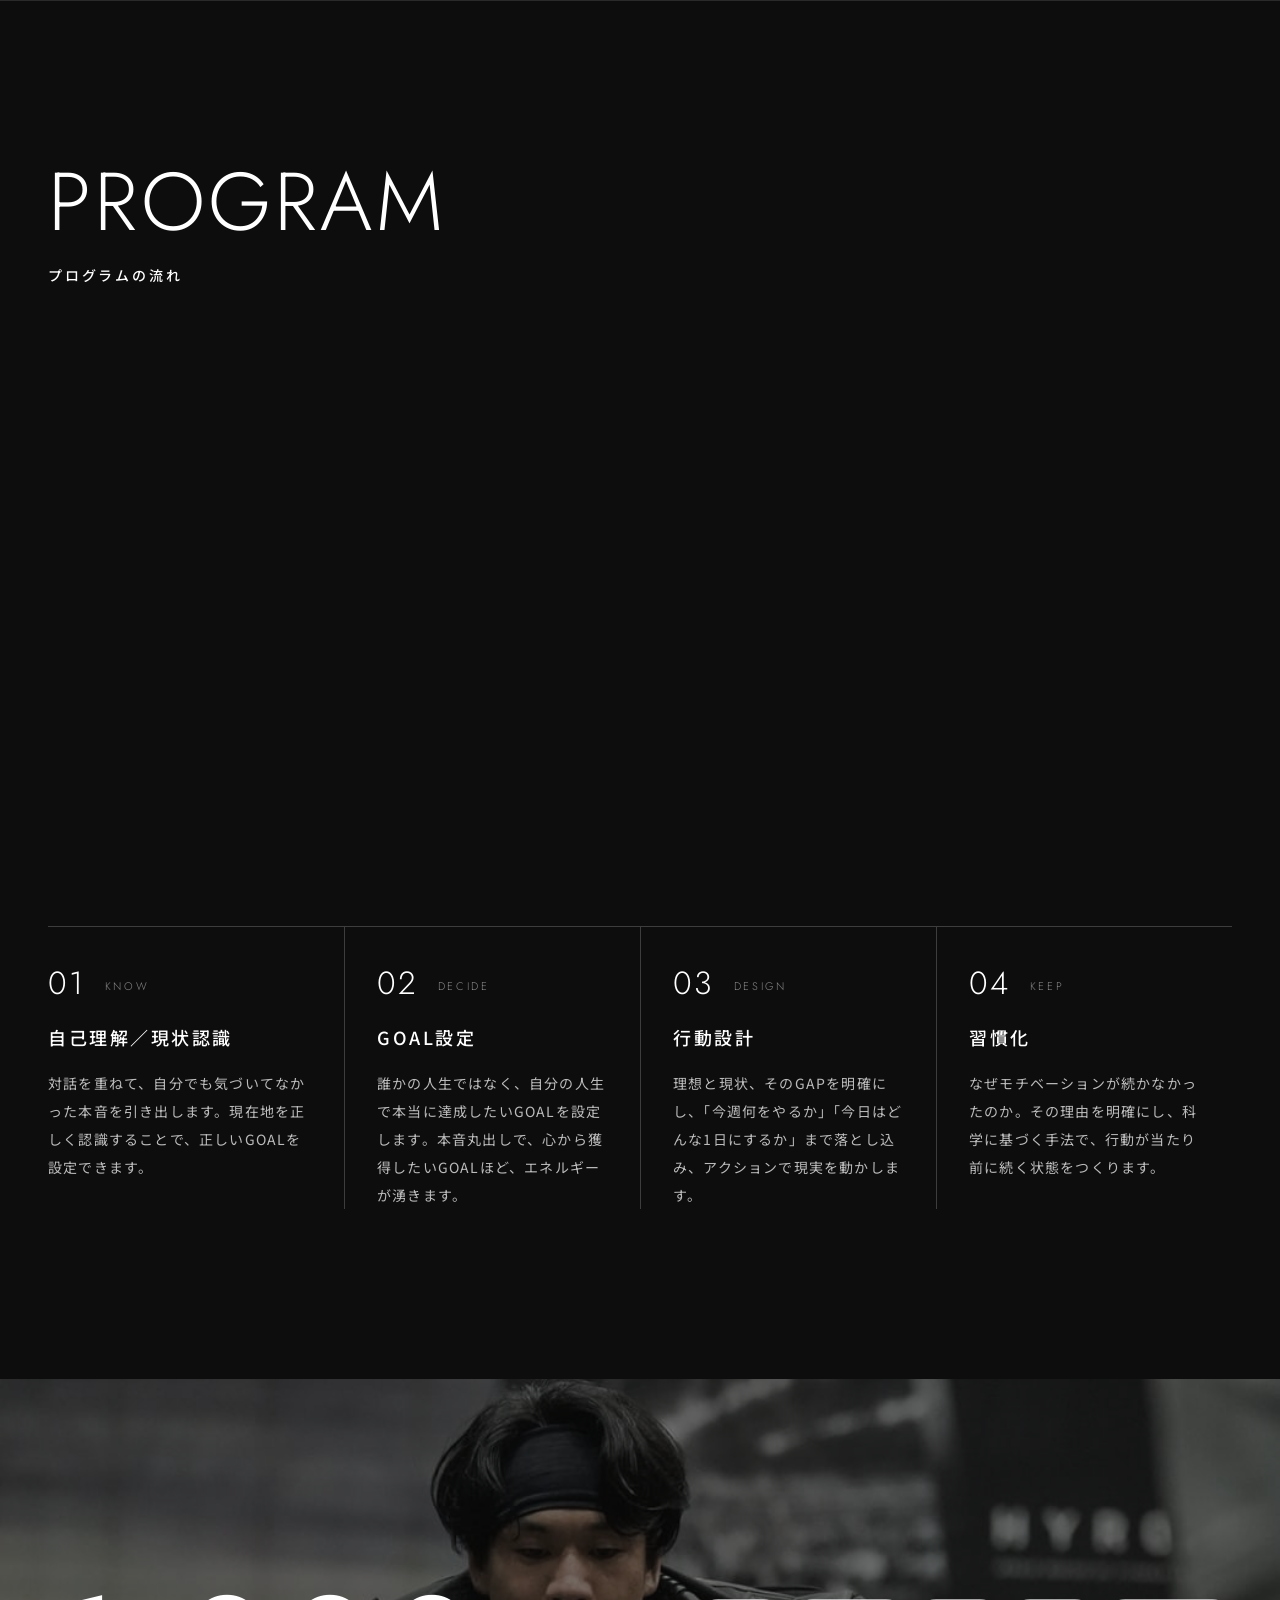
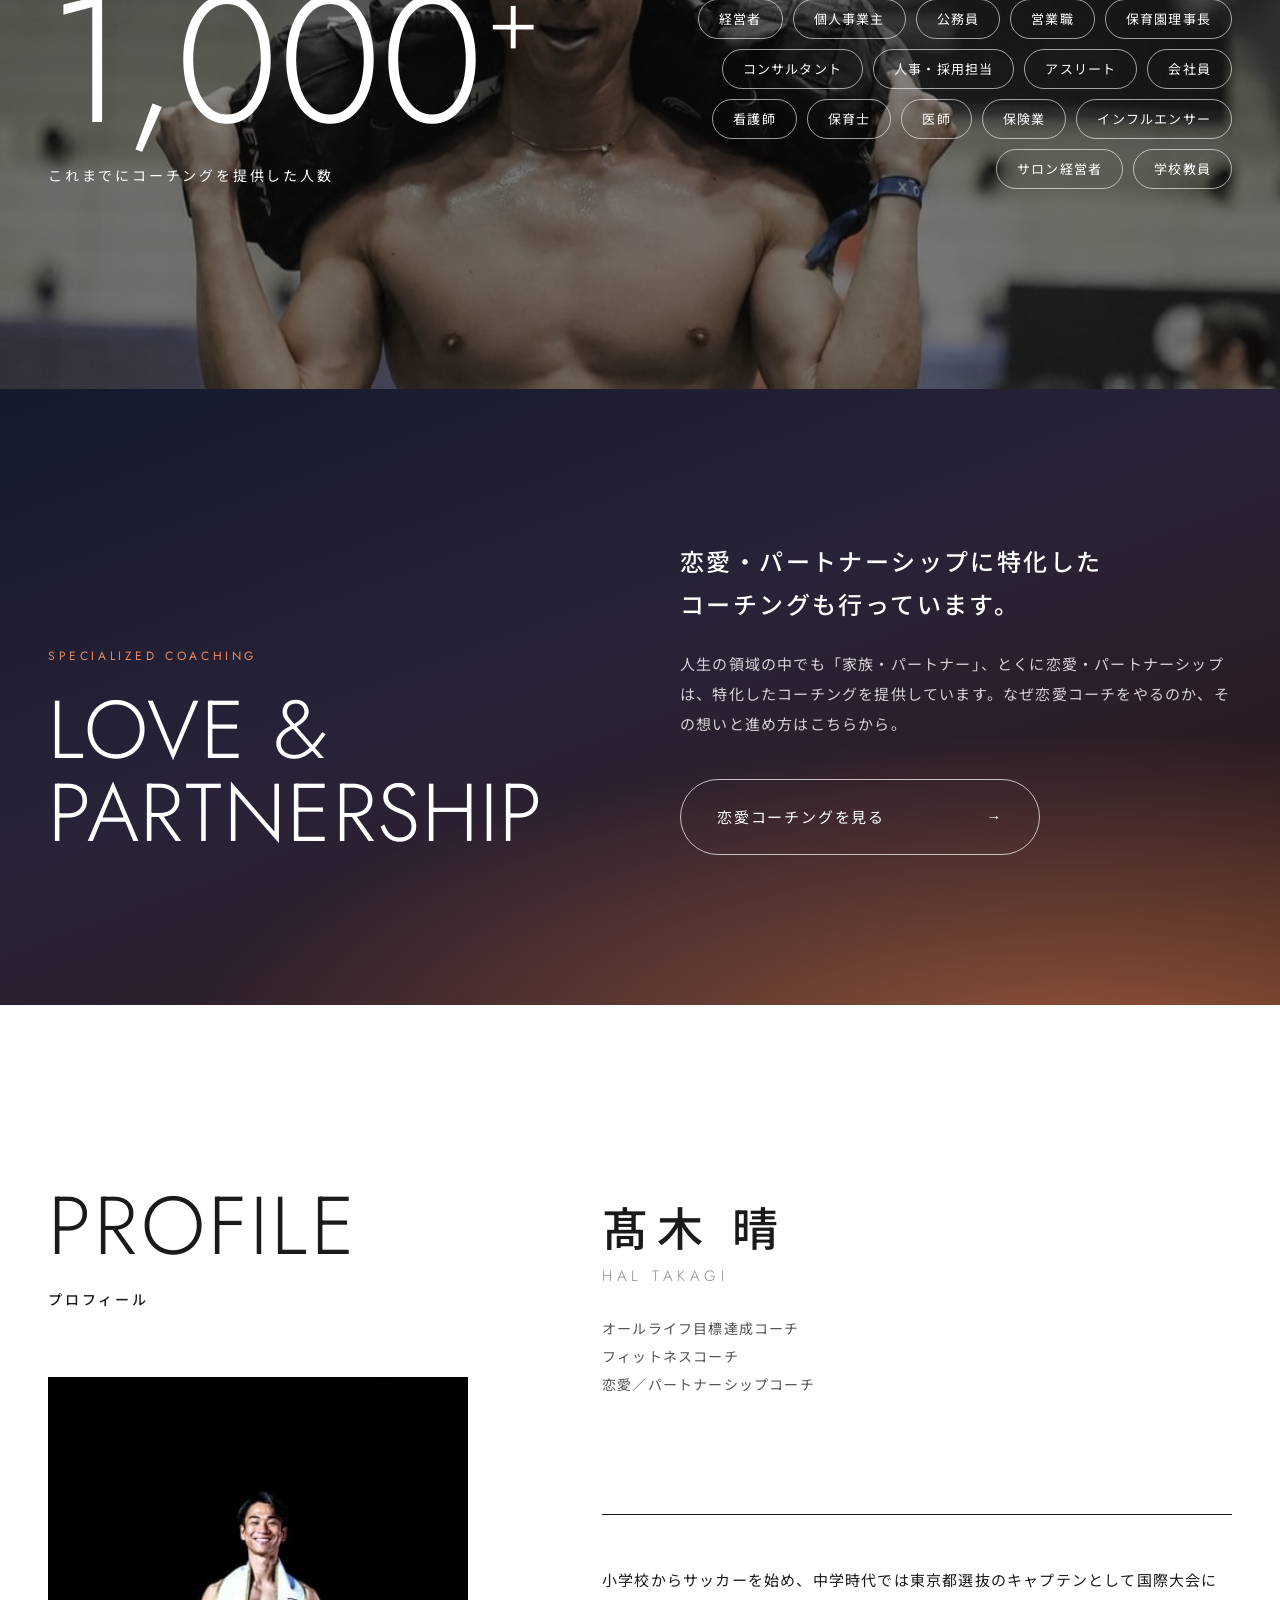
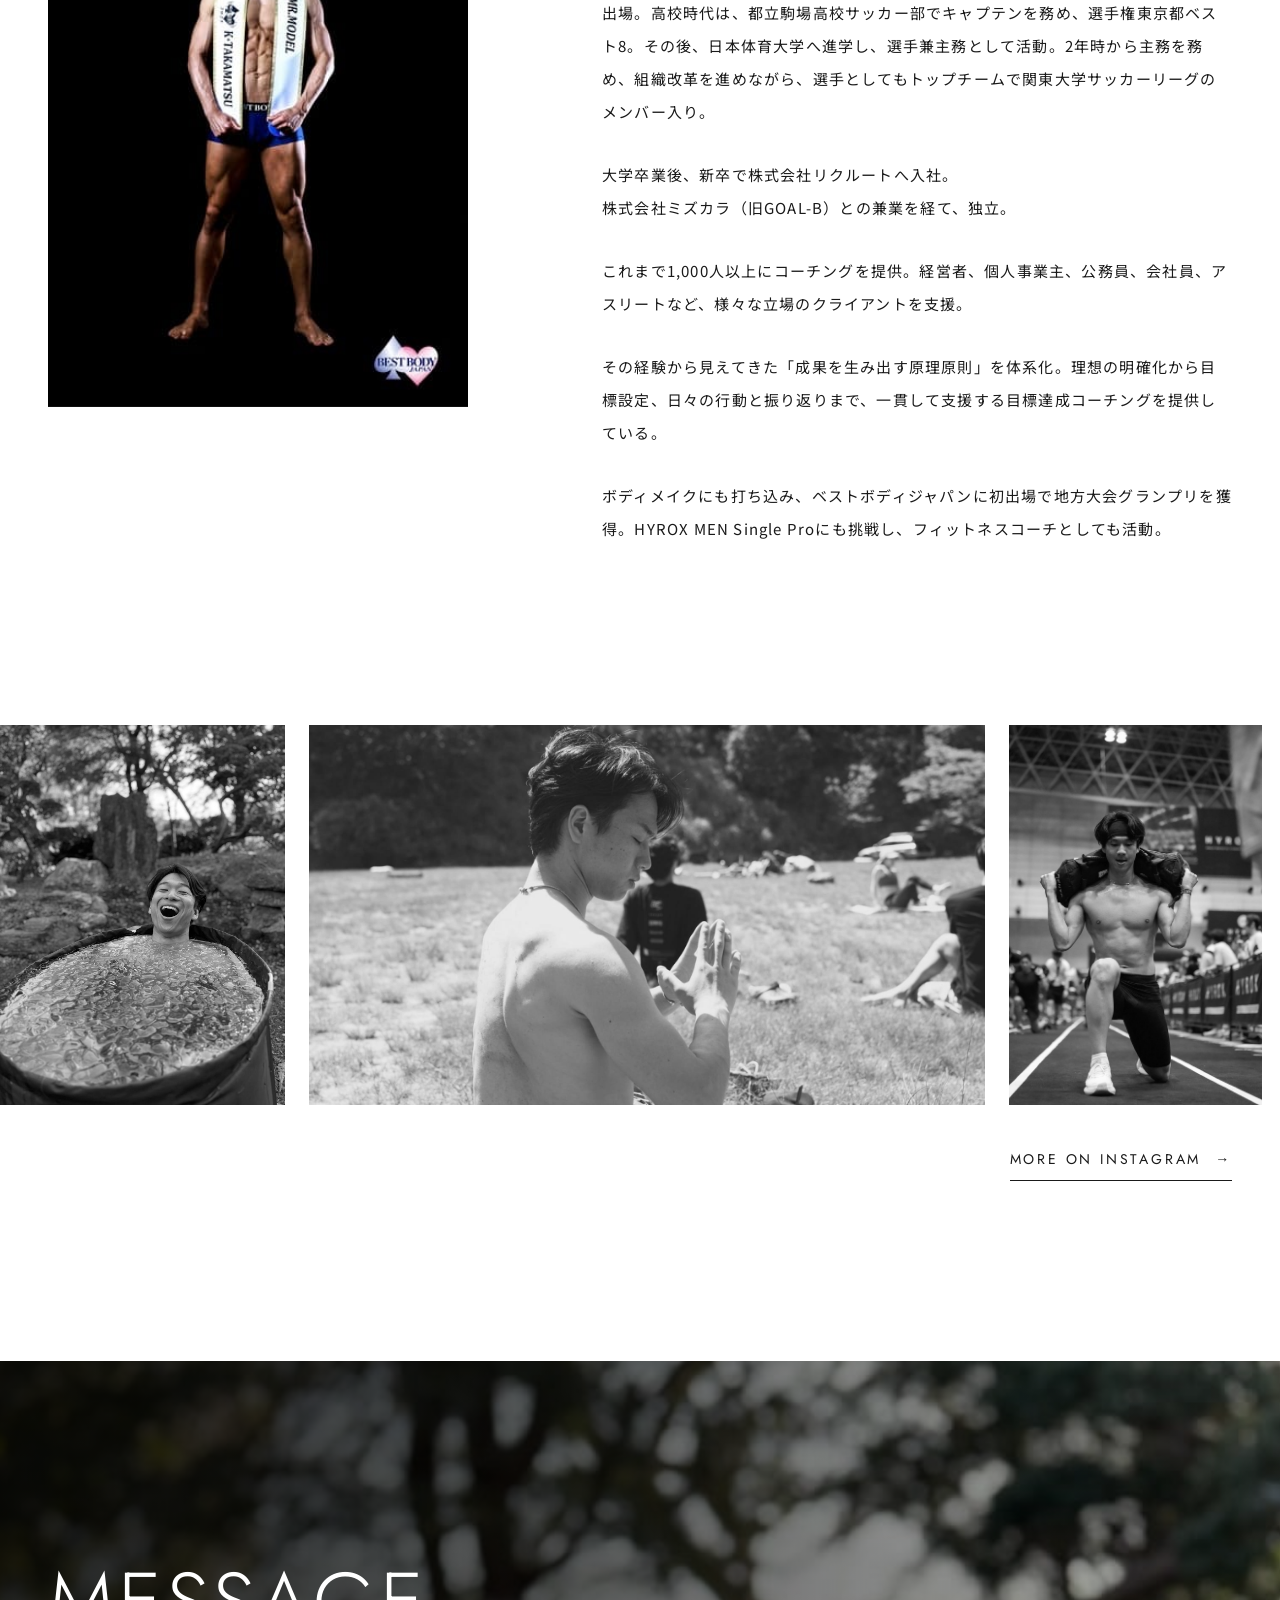
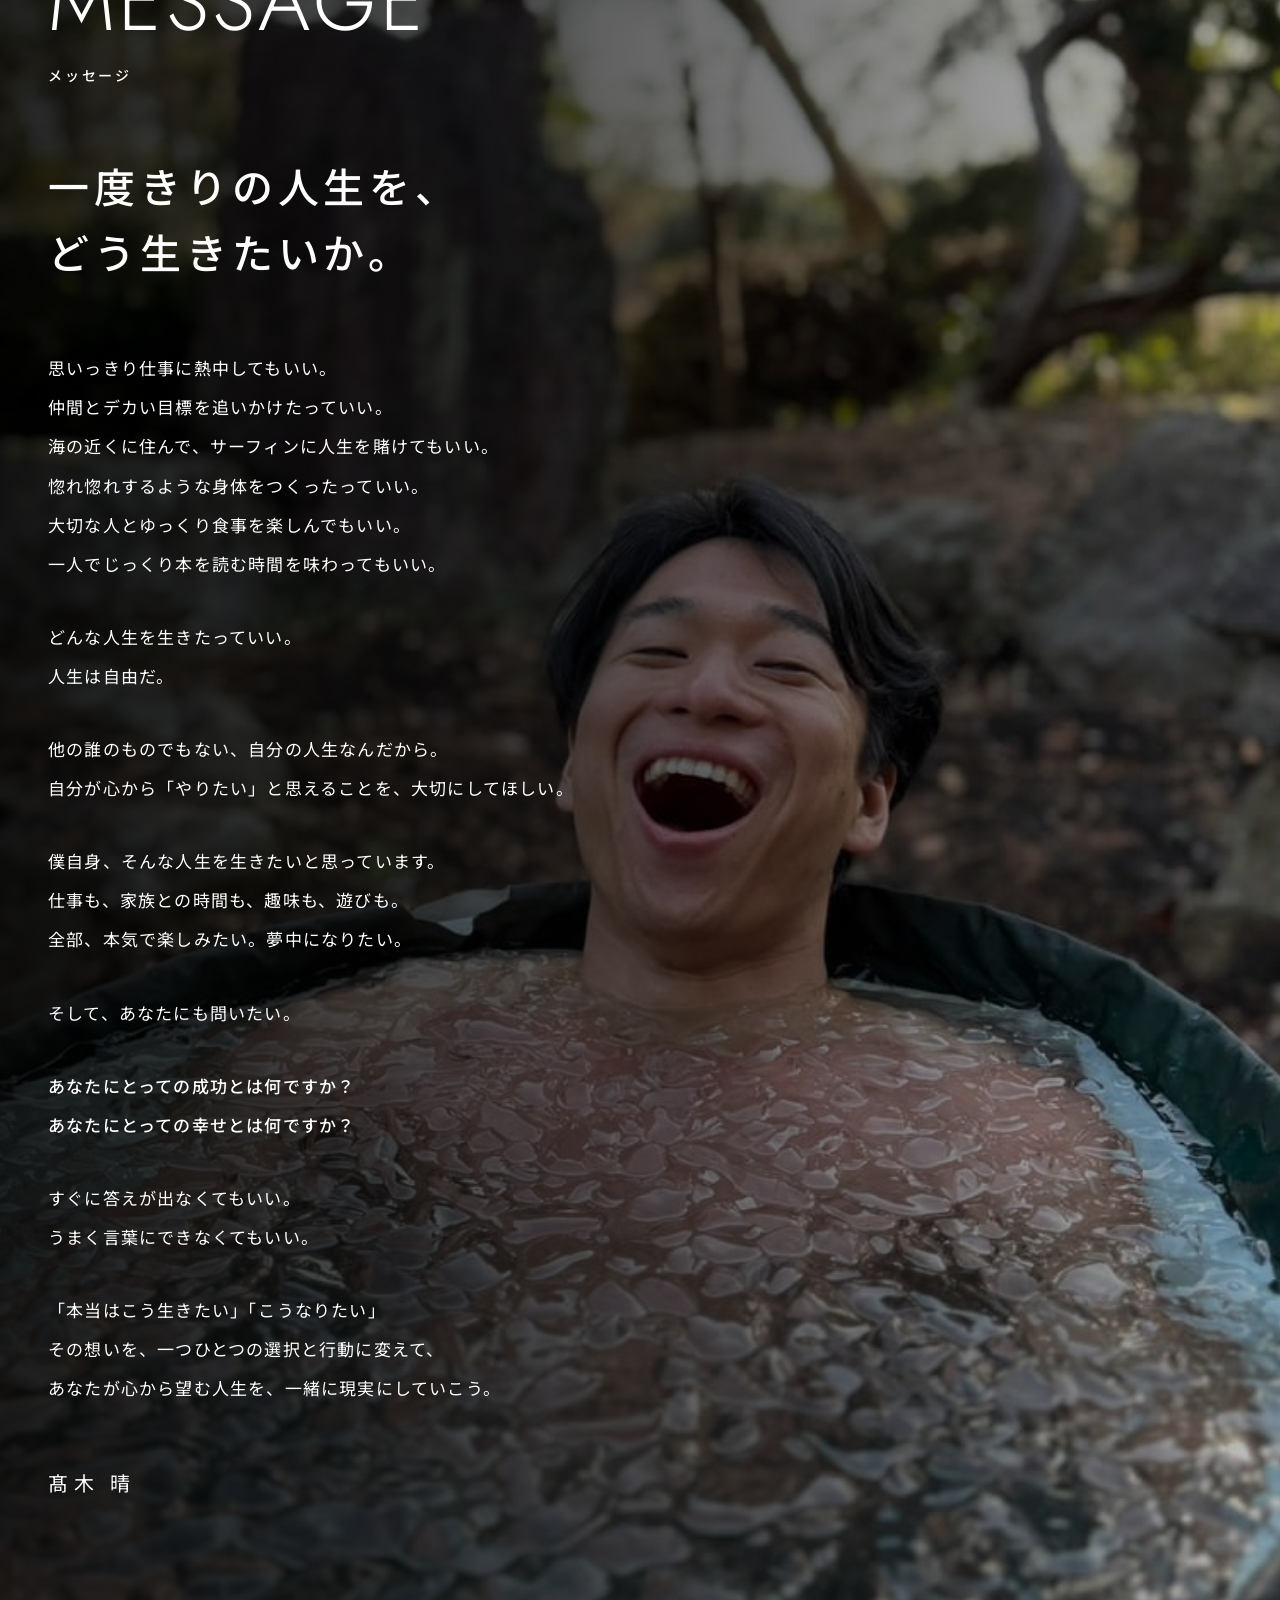
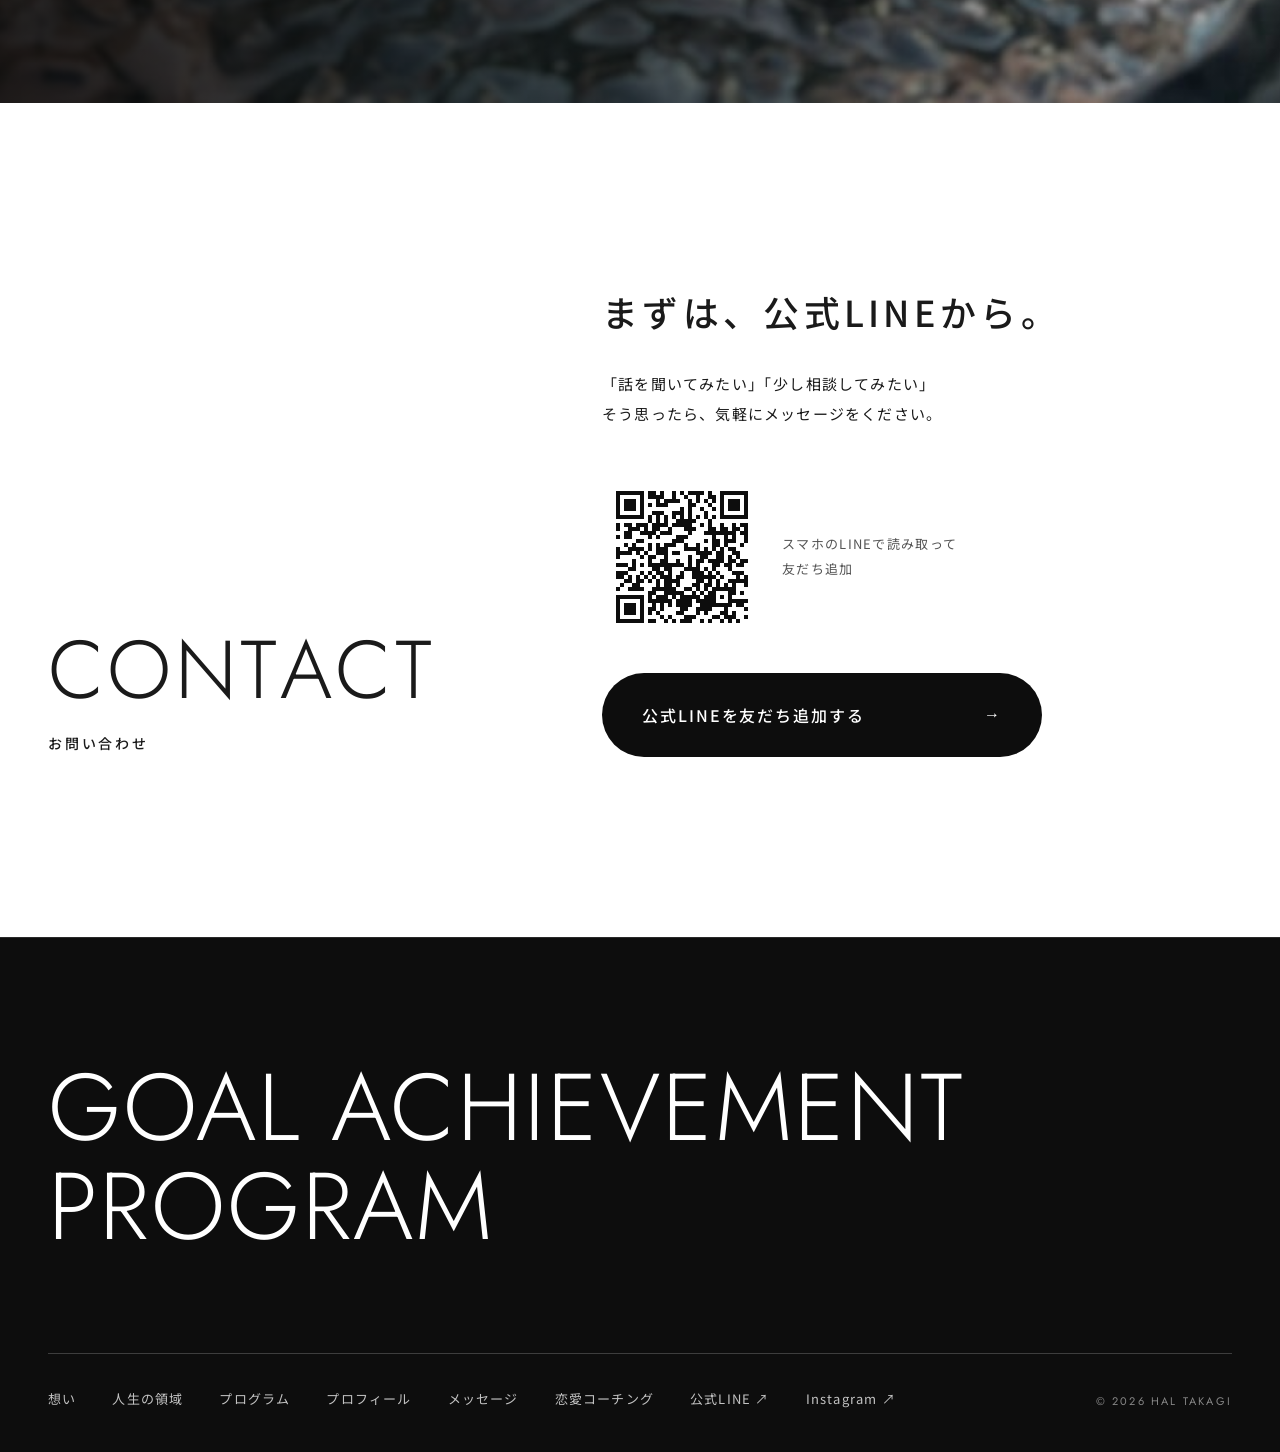
==== commit 212a3bc3: "Googleアナリティクス（GA4）を導入し、公式LINEボタンのクリックを場所ごとに計測 - 3ページに GA4（G-GX3JL3MY73）を追加。初期設定は js/ga.js にまとめる - 公式" ====
--- a/index.html
+++ b/index.html
@@ -9,6 +9,9 @@
   <meta property="og:description" content="決めたことを、やり切れる自分へ。髙木晴によるマンツーマンの目標達成プログラム。">
   <meta property="og:type" content="website">
   <meta property="og:image" content="images/hero.jpg">
+  <!-- Googleアナリティクス（設定は js/ga.js） -->
+  <script async src="https://www.googletagmanager.com/gtag/js?id=G-GX3JL3MY73"></script>
+  <script src="js/ga.js?v=20261007"></script>
   <link rel="preconnect" href="https://fonts.googleapis.com">
   <link rel="preconnect" href="https://fonts.gstatic.com" crossorigin>
   <link href="https://fonts.googleapis.com/css2?family=Jost:wght@300;400;500&family=Noto+Sans+JP:wght@400;500;700&display=swap" rel="stylesheet">
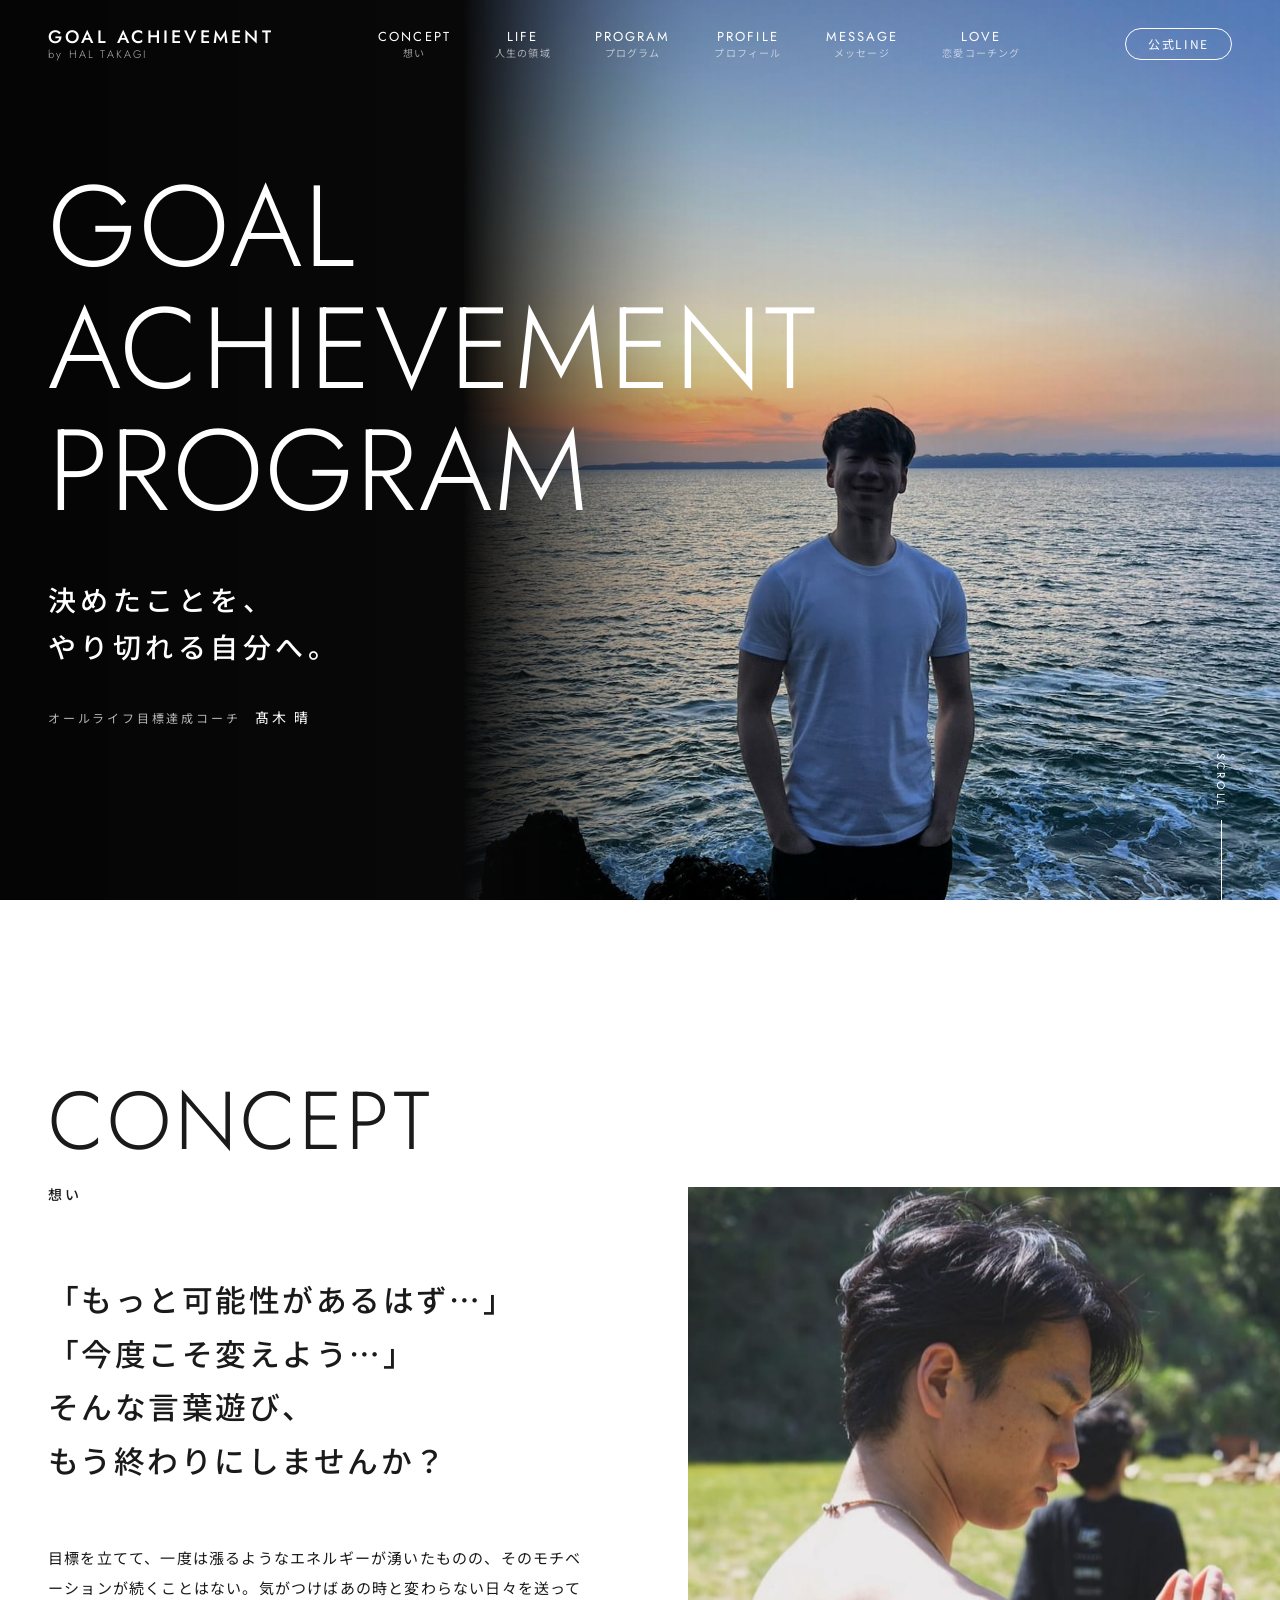
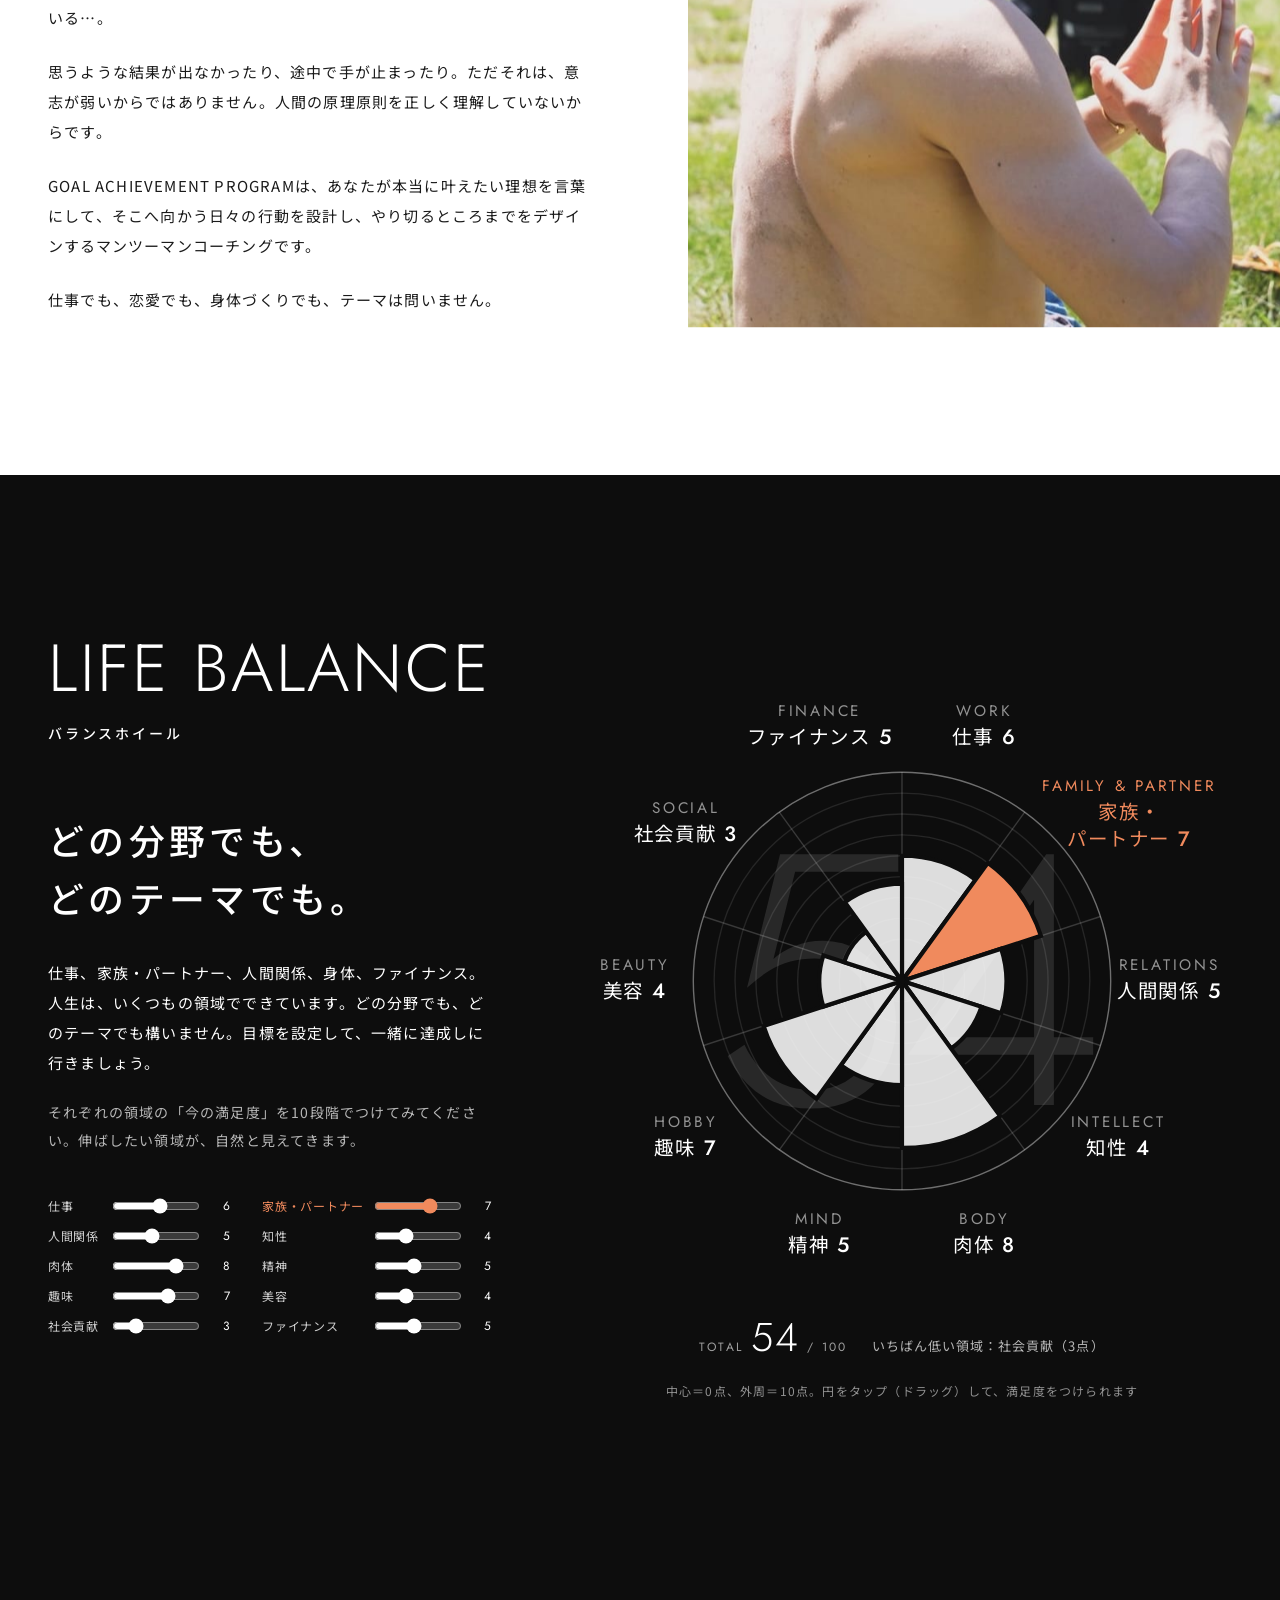
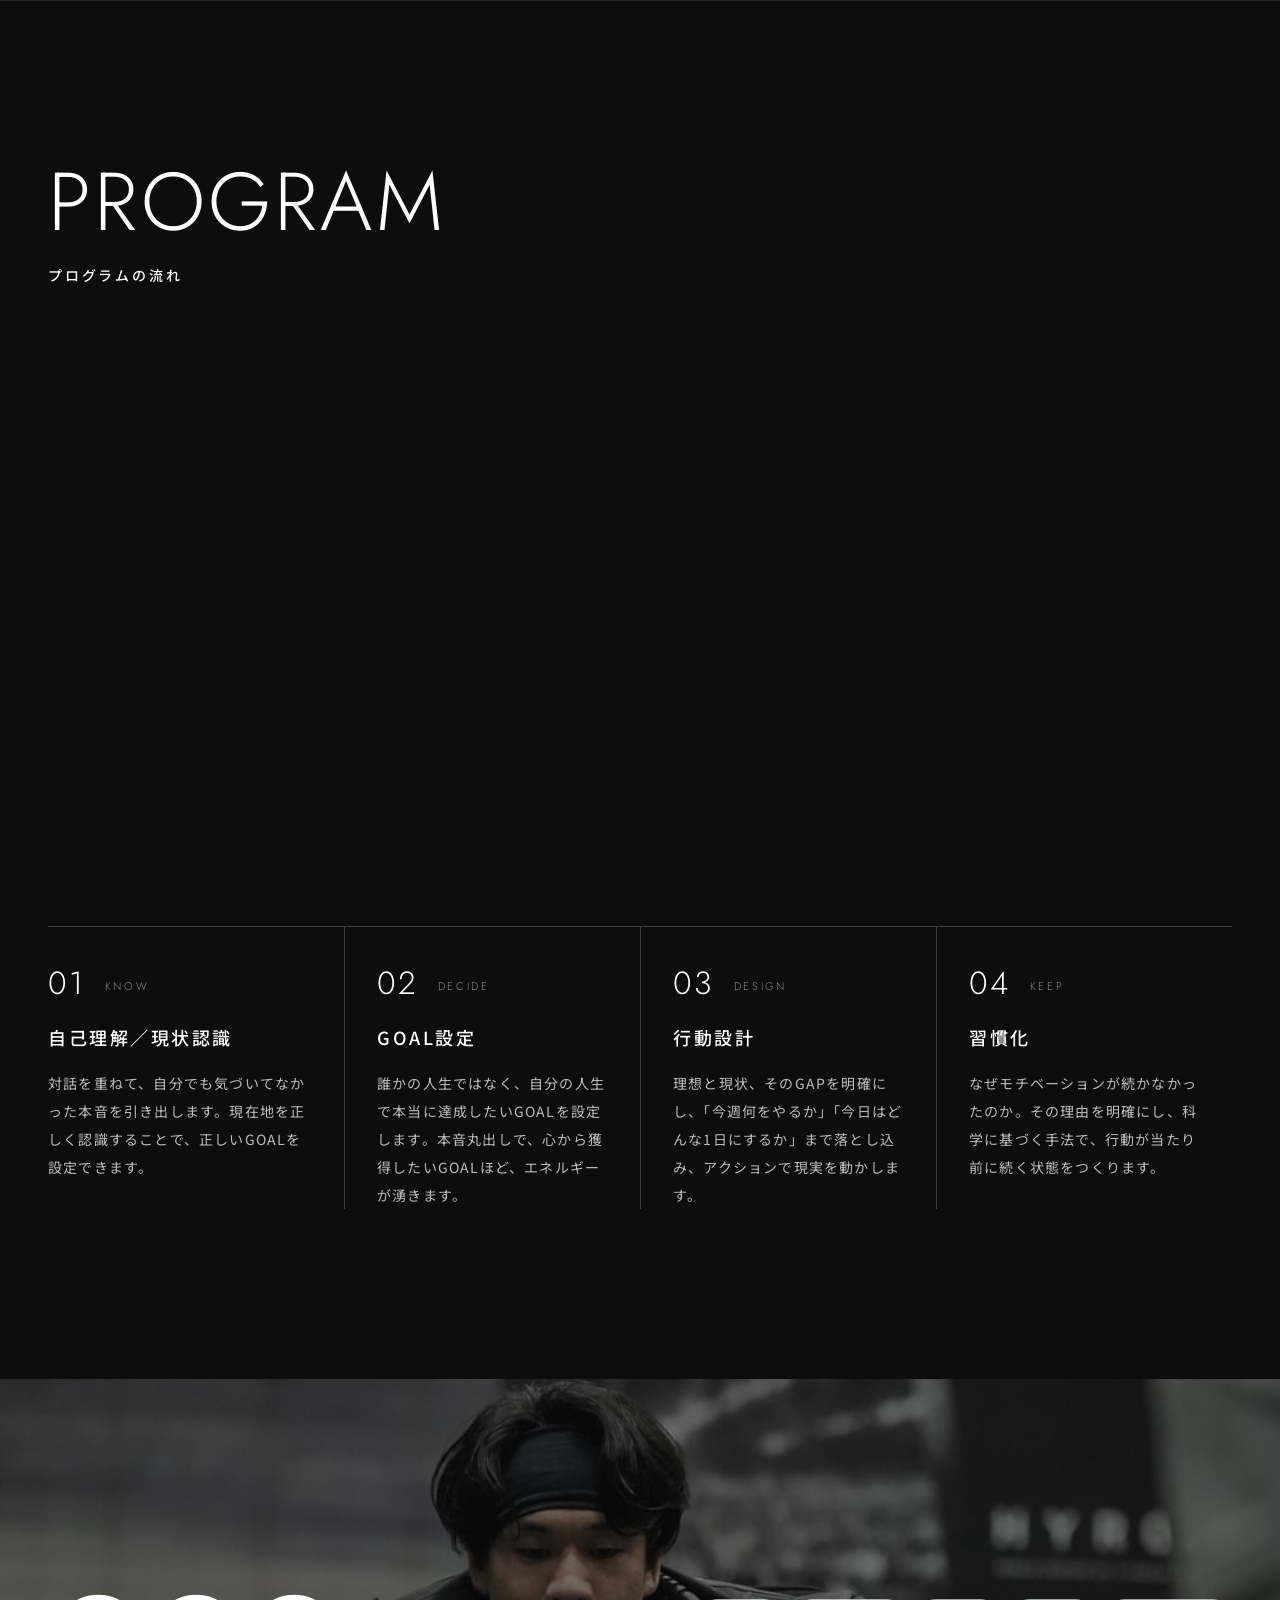
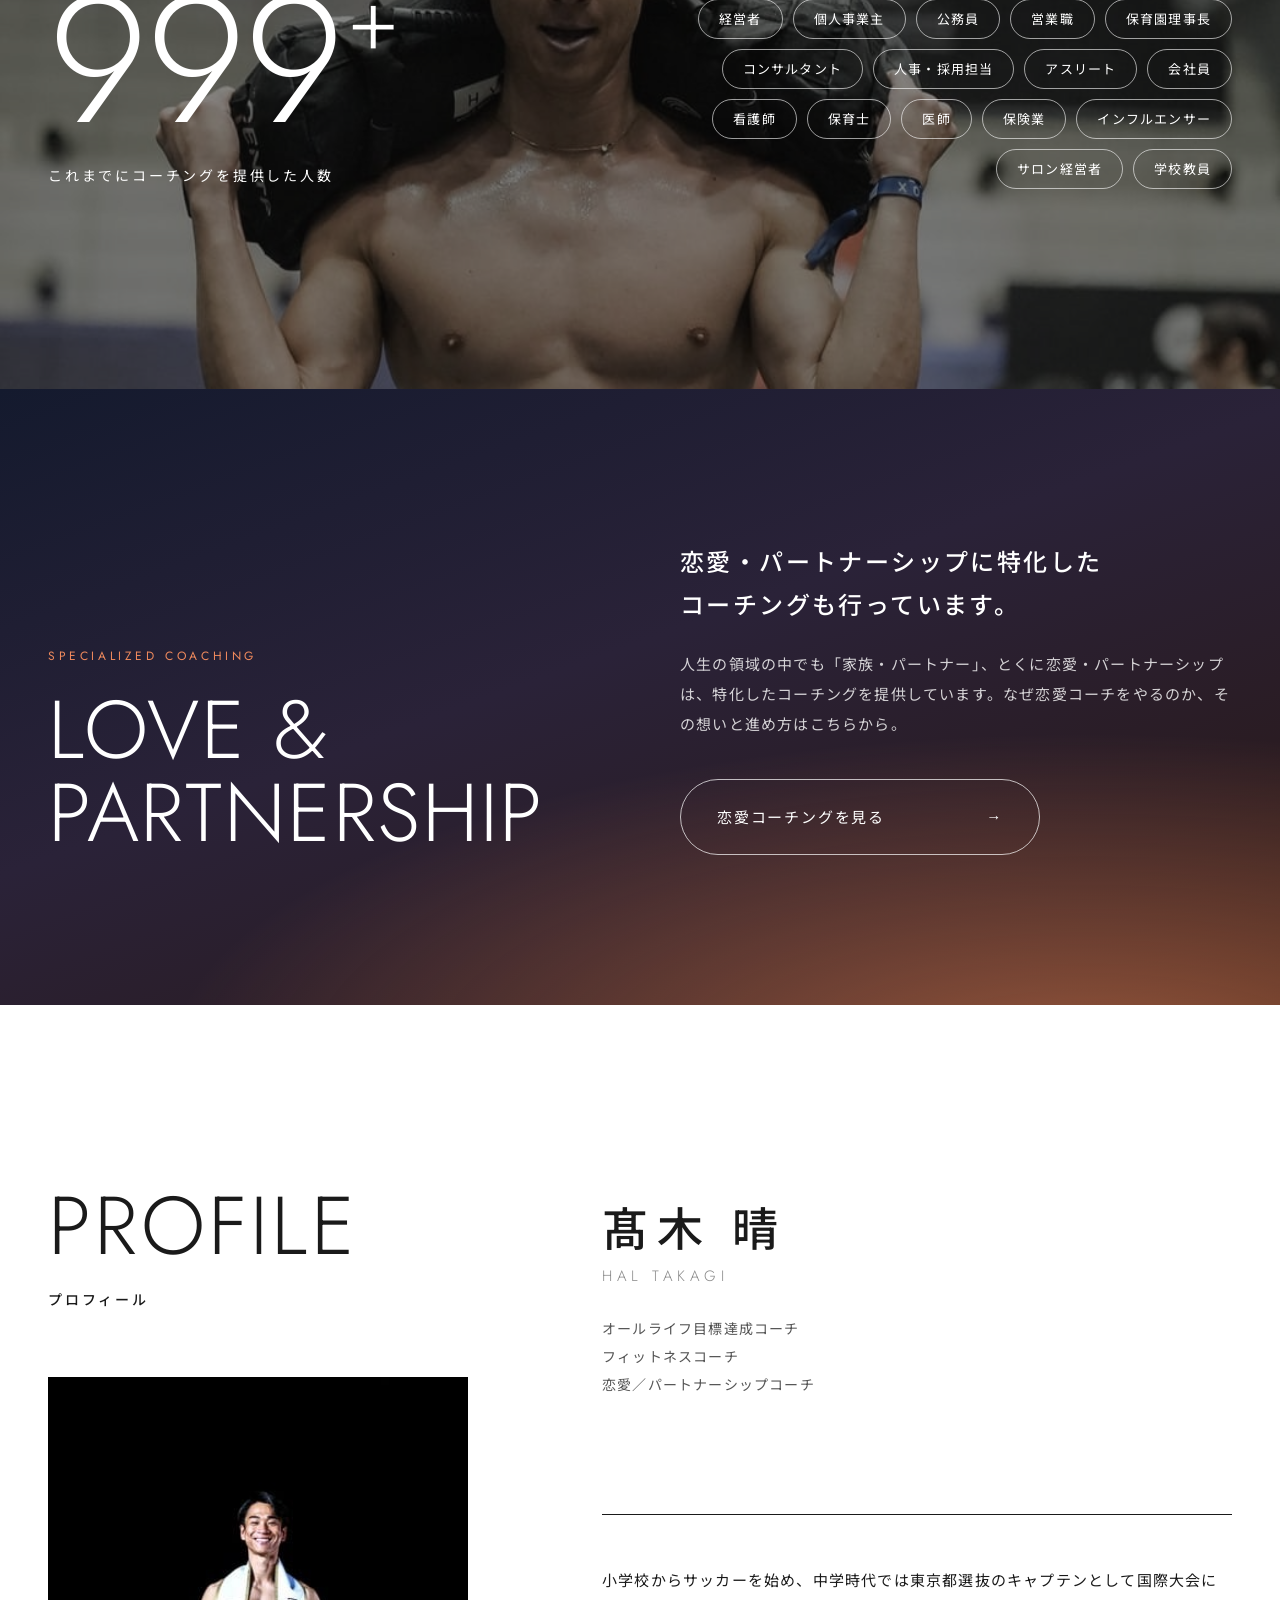
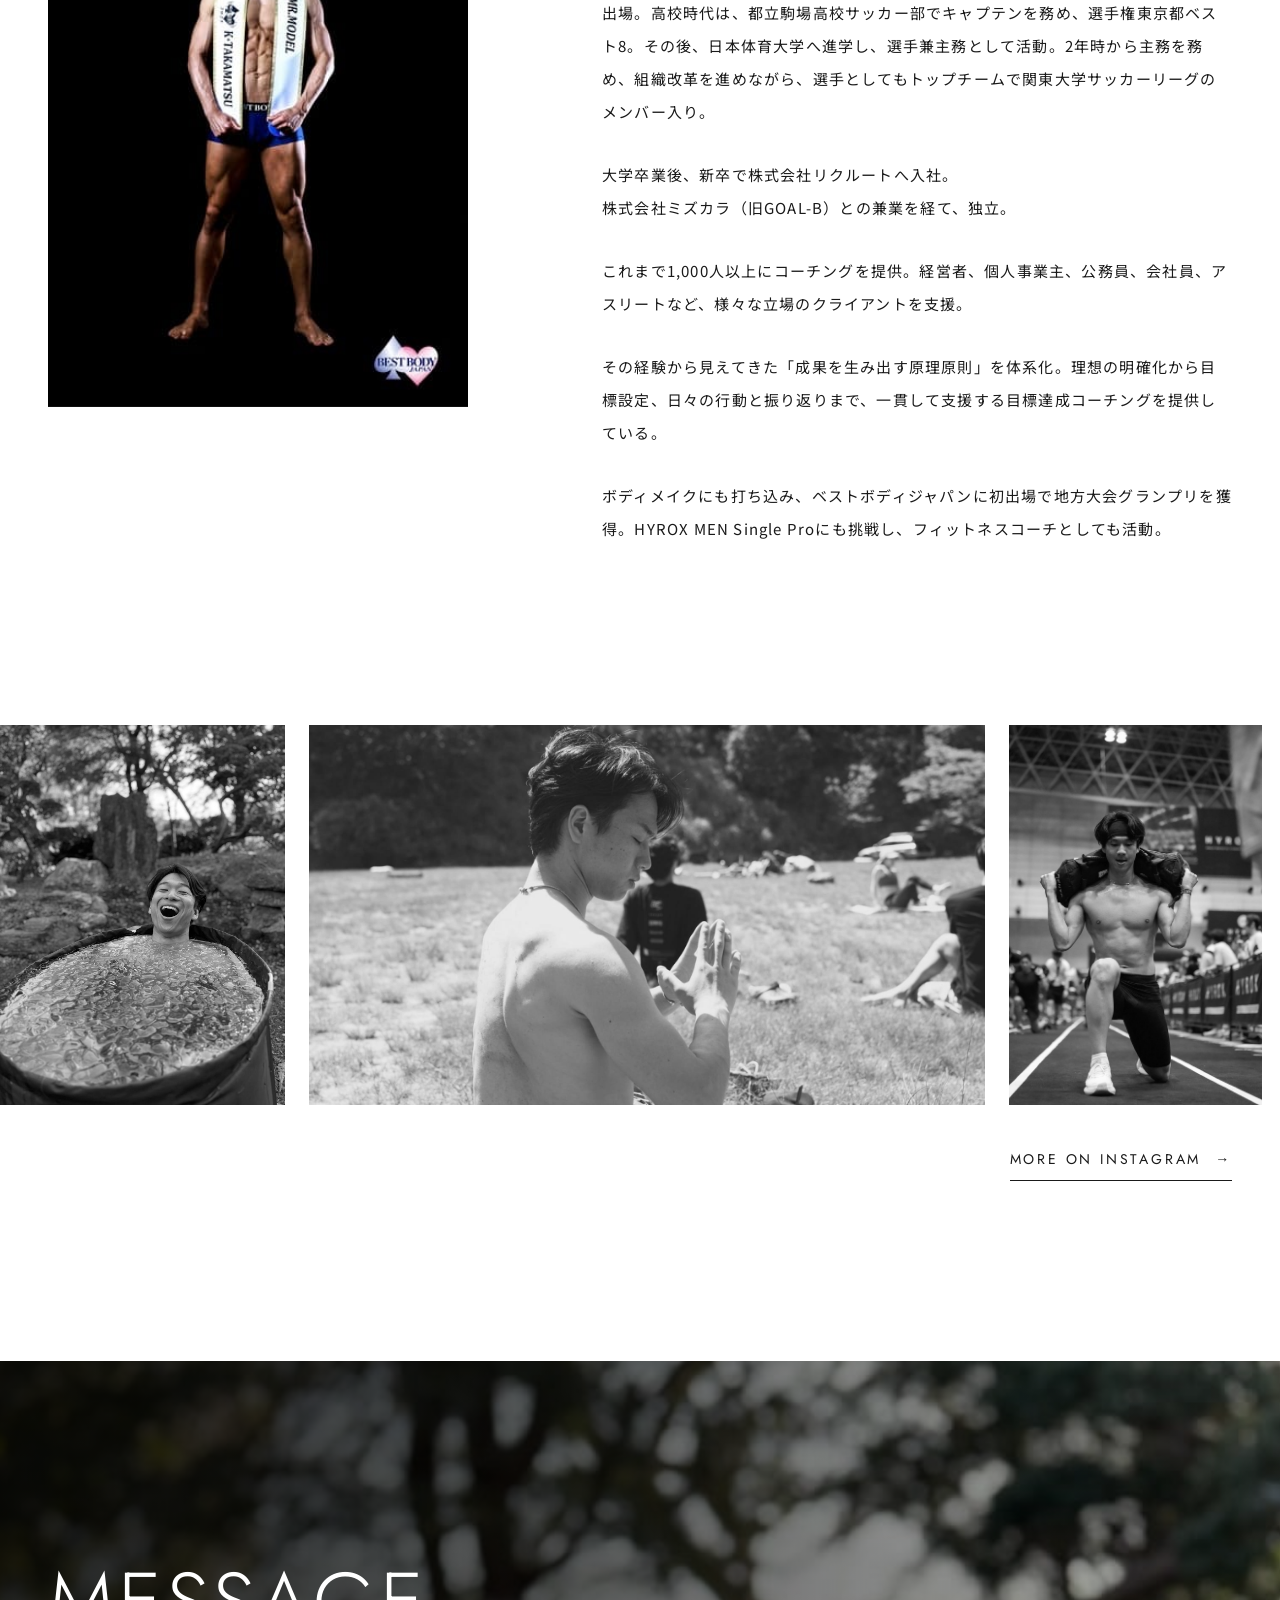
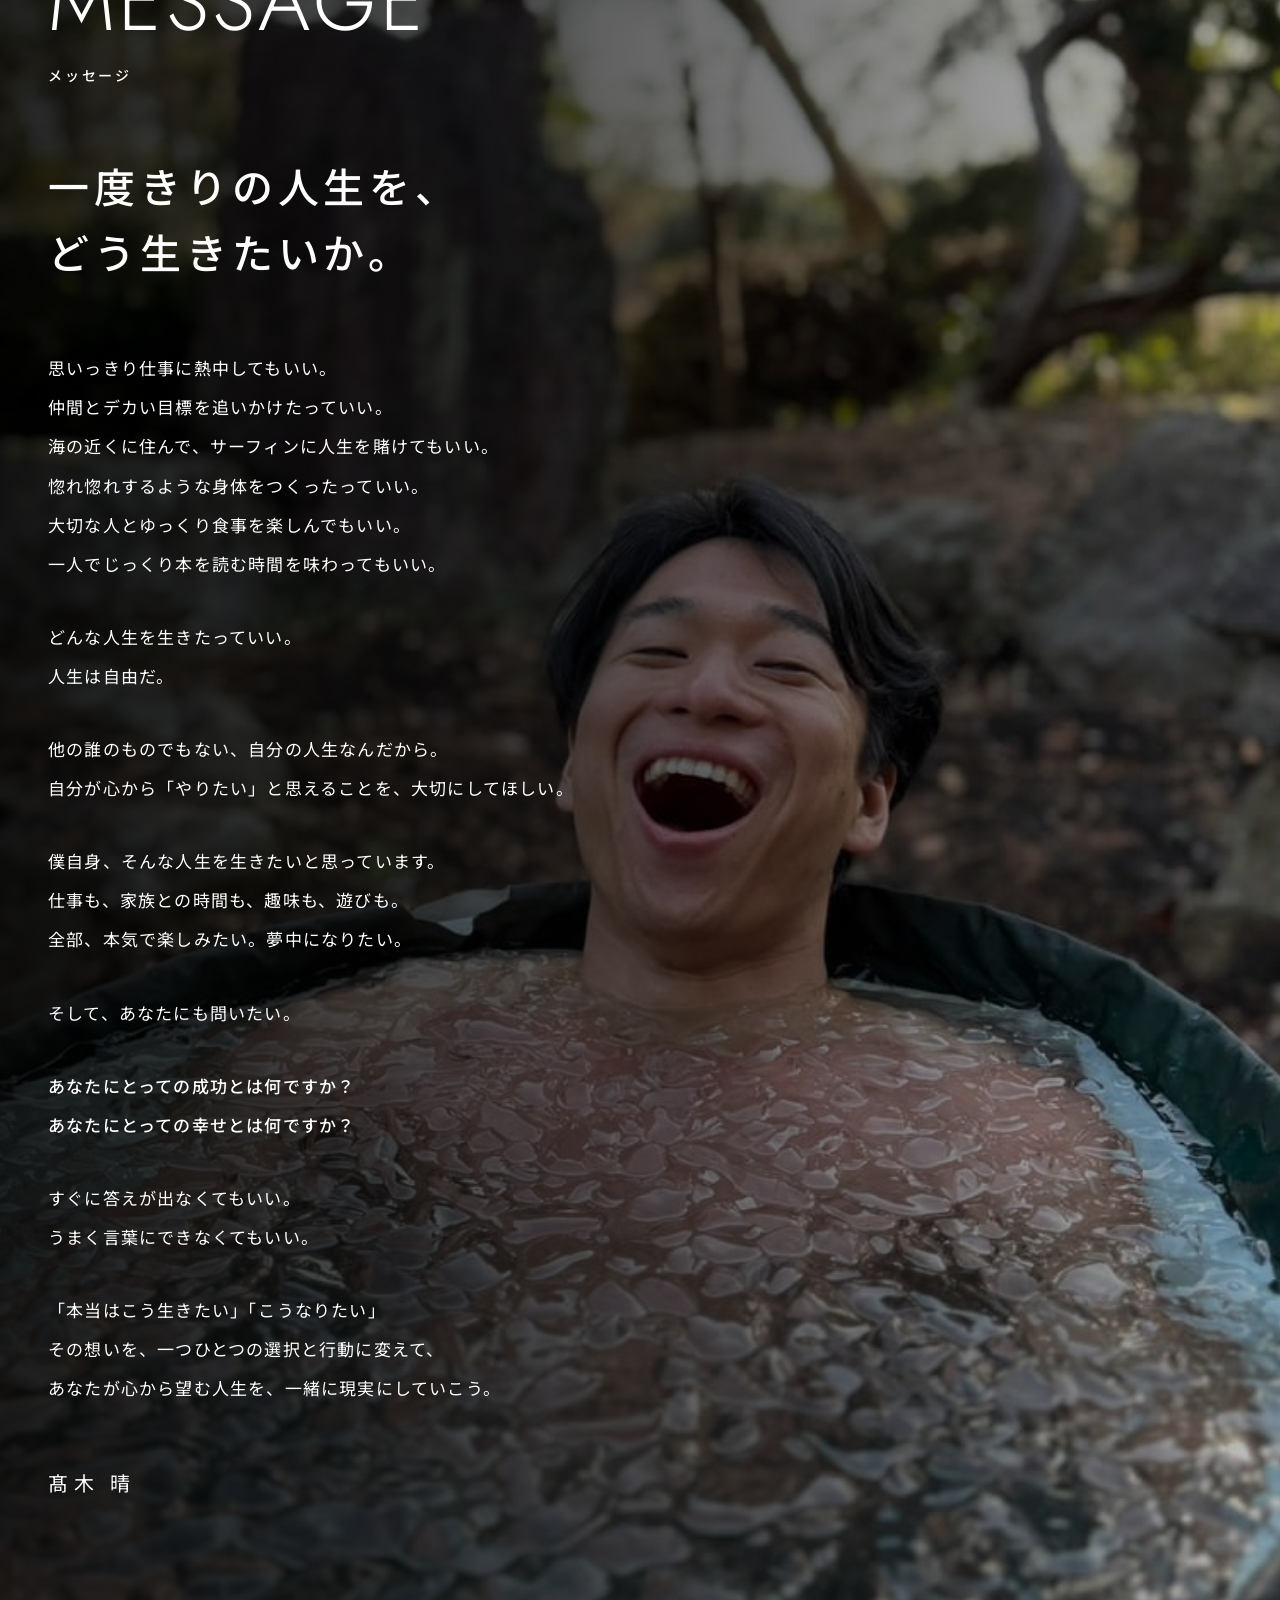
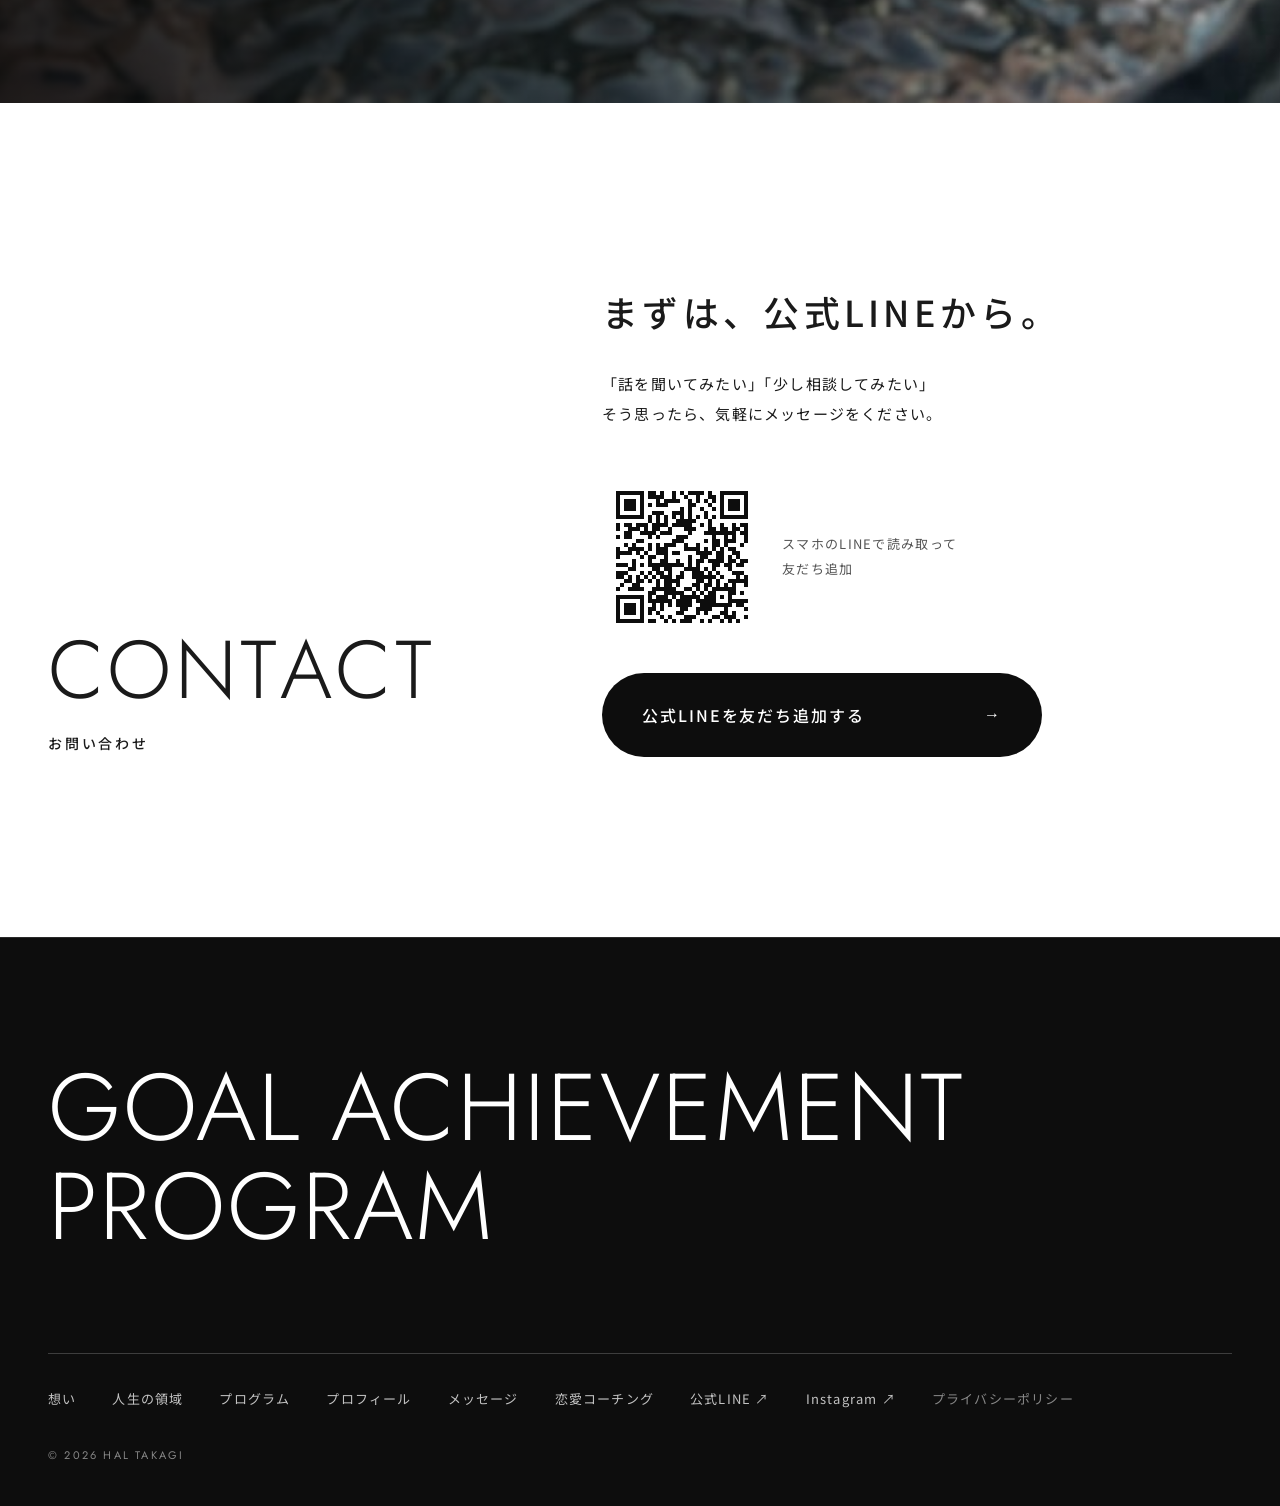
==== commit 08f194c3: "プライバシーポリシーのページを追加し、全ページのフッターにリンク - privacy/index.html：取得する情報、利用目的、Googleアナリティクス（無効化の方法）、第三者提供、開示請求、問" ====
--- a/index.html
+++ b/index.html
@@ -15,7 +15,7 @@
   <link rel="preconnect" href="https://fonts.googleapis.com">
   <link rel="preconnect" href="https://fonts.gstatic.com" crossorigin>
   <link href="https://fonts.googleapis.com/css2?family=Jost:wght@300;400;500&family=Noto+Sans+JP:wght@400;500;700&display=swap" rel="stylesheet">
-  <link rel="stylesheet" href="css/style.css?v=20261006">
+  <link rel="stylesheet" href="css/style.css?v=20261007">
 </head>
 <body class="is-loading">
 
@@ -348,13 +348,14 @@
         <li><a href="love/index.html">恋愛コーチング</a></li>
         <li><a href="https://line-harness.mgr-lab.workers.dev/r/hp-kyotu" target="_blank" rel="noopener">公式LINE ↗</a></li>
         <li><a href="https://www.instagram.com/hal.takagi/" target="_blank" rel="noopener">Instagram ↗</a></li>
+        <li><a href="privacy/index.html" class="footer__legal">プライバシーポリシー</a></li>
       </ul>
       <p class="footer__rights">&copy; <span id="year"></span> HAL TAKAGI</p>
     </div>
   </div>
 </footer>
 
-<script src="js/main.js?v=20261006"></script>
+<script src="js/main.js?v=20261007"></script>
 <script src="js/wheel.js?v=20261006"></script>
 <script src="js/sea.js?v=20261006"></script>
 </body>
--- a/css/style.css
+++ b/css/style.css
@@ -868,3 +868,31 @@
   .love-hero__label { margin-bottom: 8px; }
   .story-title { font-size: 24px; }
 }
+
+/* =========================================================
+   プライバシーポリシー（文章だけのページ）
+   ========================================================= */
+.legal { padding: calc(var(--header-h) + 96px) 0 140px; background: var(--white); }
+.legal__inner { width: min(760px, 100% - 96px); margin-inline: auto; }
+.legal__en { font-family: var(--en); font-size: 13px; letter-spacing: .24em; color: var(--gray); }
+.legal__title { margin-top: 12px; font-size: clamp(26px, 3.4vw, 36px); font-weight: 500; line-height: 1.5; letter-spacing: .08em; }
+.legal__date { margin-top: 16px; font-size: 13px; color: var(--gray); }
+.legal__lead { margin-top: 56px; }
+.legal h2 { margin-top: 64px; padding-top: 28px; border-top: 1px solid var(--line); font-size: 18px; font-weight: 500; line-height: 1.6; letter-spacing: .06em; }
+.legal h3 { margin-top: 28px; font-size: 15px; font-weight: 700; }
+.legal p { margin-top: 16px; word-break: auto-phrase; text-wrap: pretty; }
+.legal ul { margin-top: 12px; padding-left: 1.3em; list-style: disc; }
+.legal li + li { margin-top: 4px; }
+.legal a { text-decoration: underline; text-underline-offset: 4px; }
+.legal a:hover { opacity: .7; }
+.legal__info { display: grid; grid-template-columns: 9em 1fr; gap: 12px 24px; margin: 20px 0 0; }
+.legal__info dt { color: var(--gray); }
+.footer__nav .footer__legal { opacity: .5; }
+@media (max-width: 820px) {
+  .legal { padding: calc(var(--header-h) + 56px) 0 96px; }
+  .legal__inner { width: calc(100% - 40px); }
+  .legal__lead { margin-top: 40px; }
+  .legal h2 { margin-top: 48px; padding-top: 24px; font-size: 17px; }
+  .legal__info { grid-template-columns: 1fr; gap: 0; }
+  .legal__info dd + dt { margin-top: 16px; }
+}
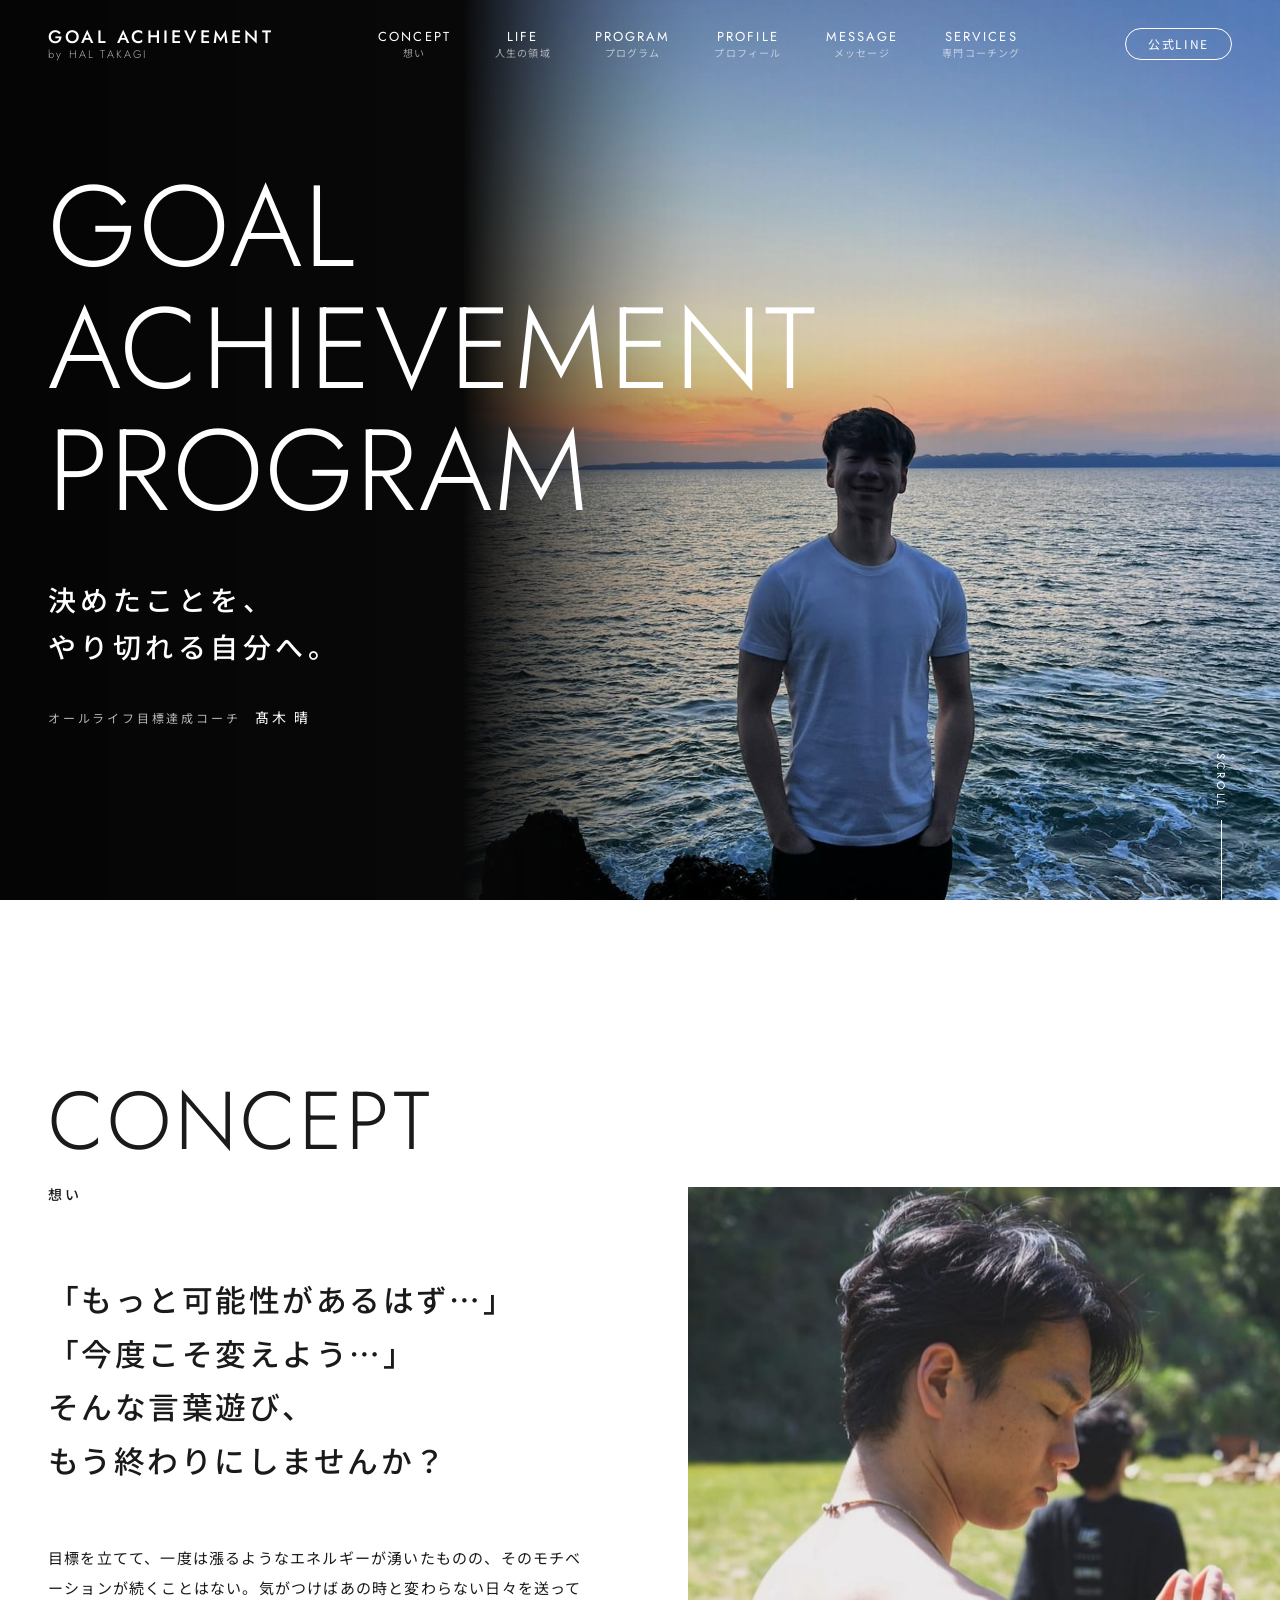
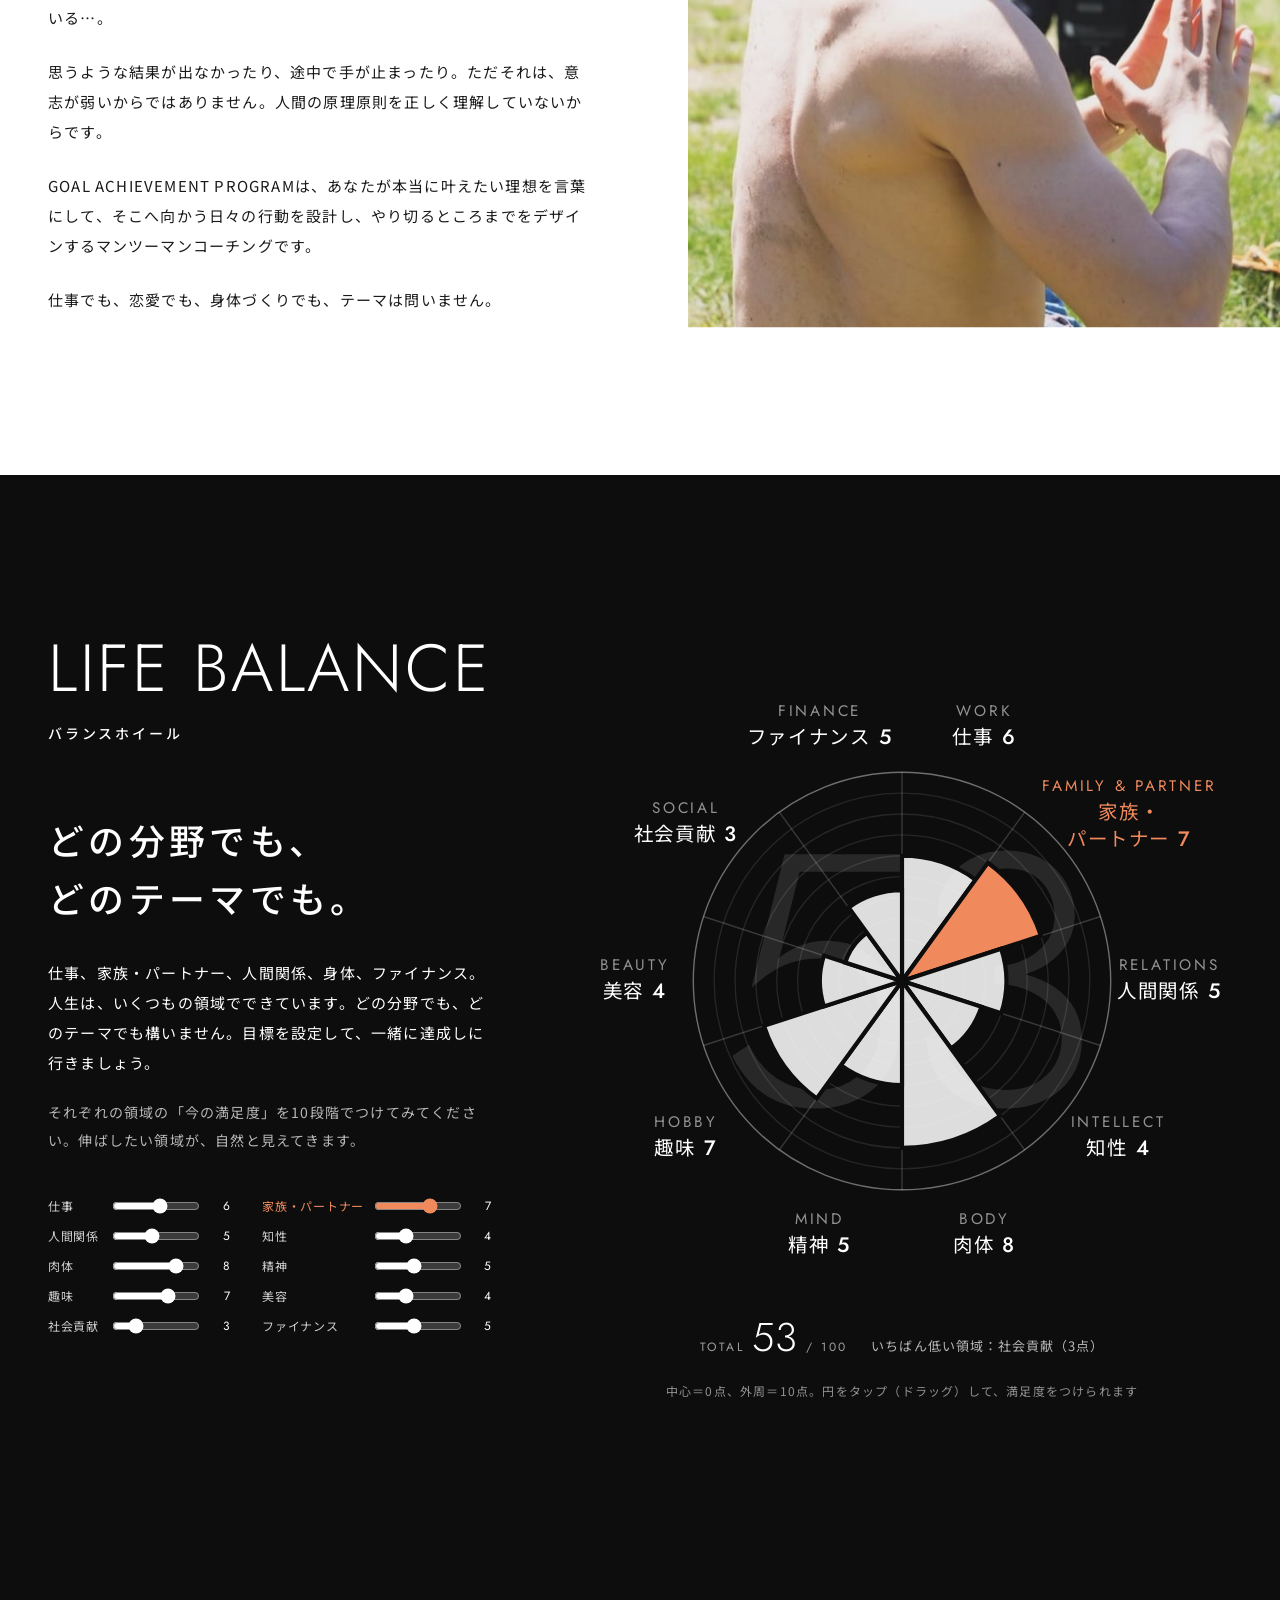
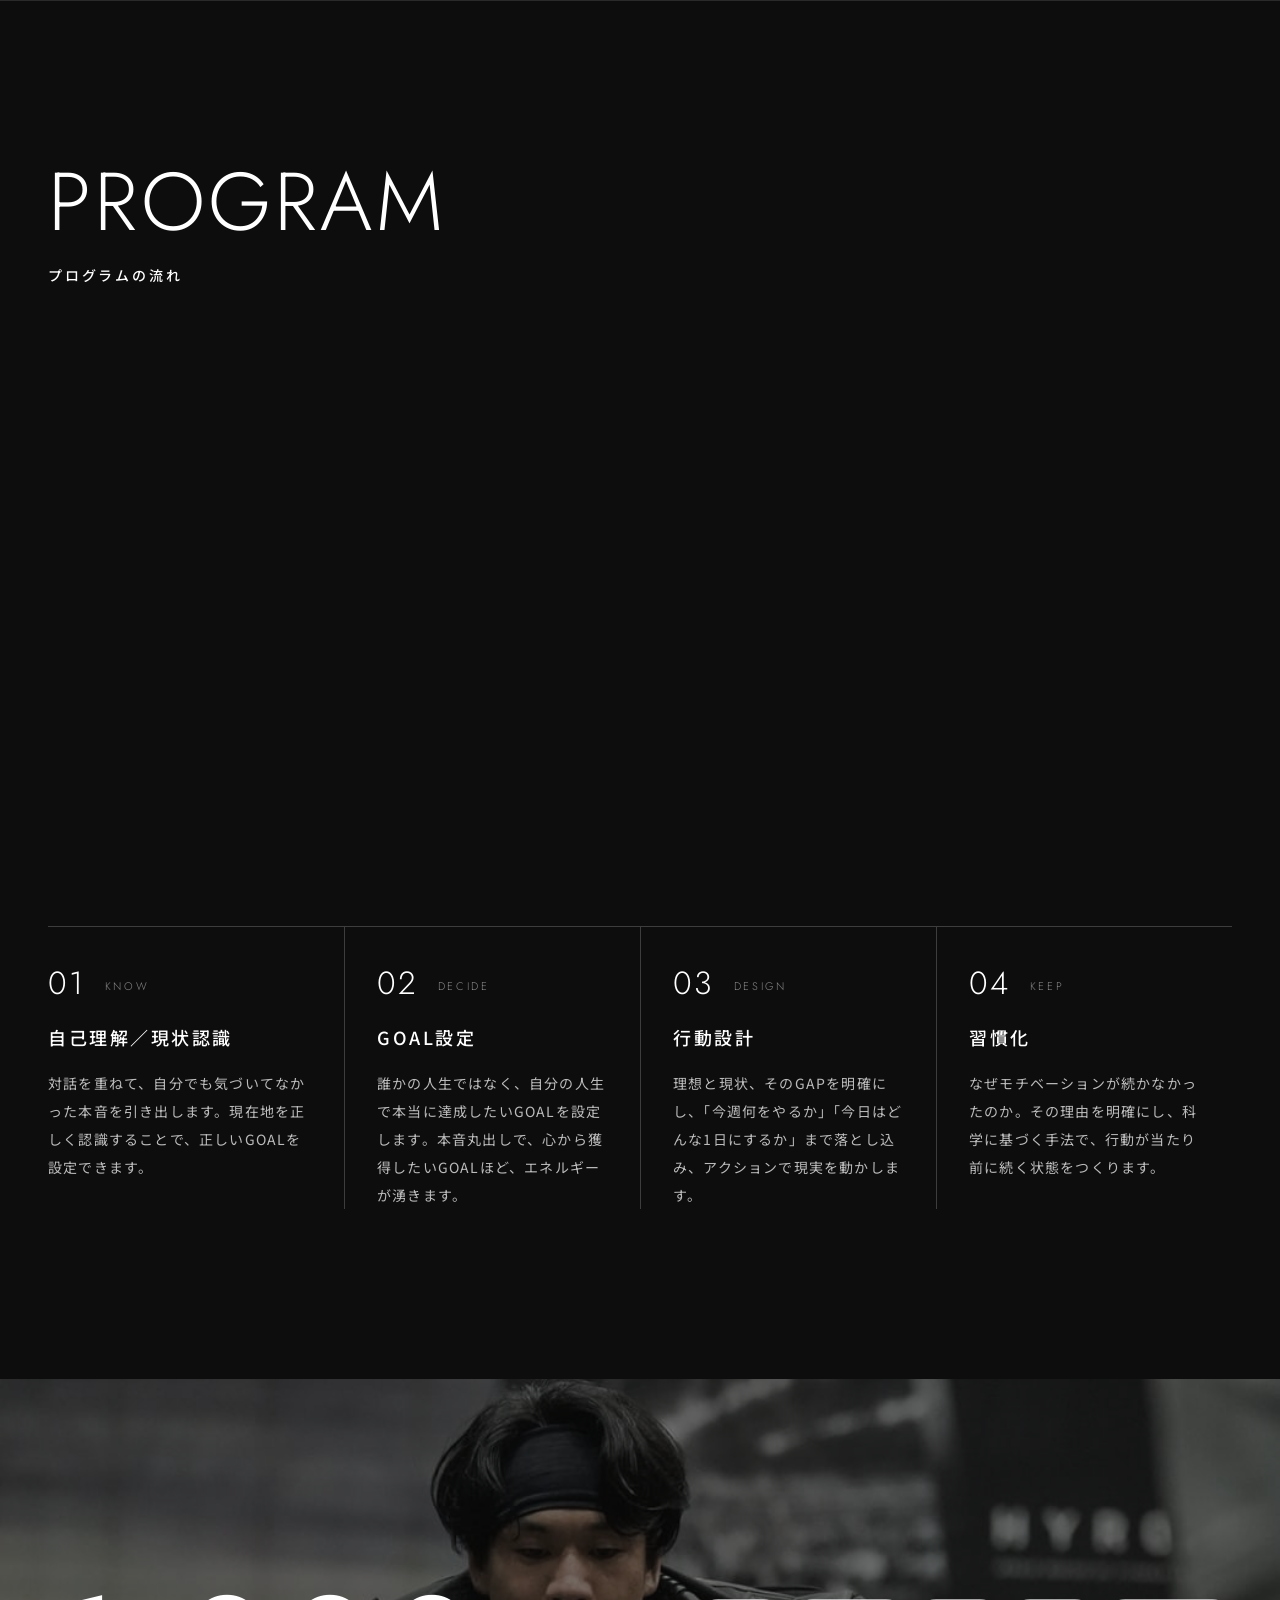
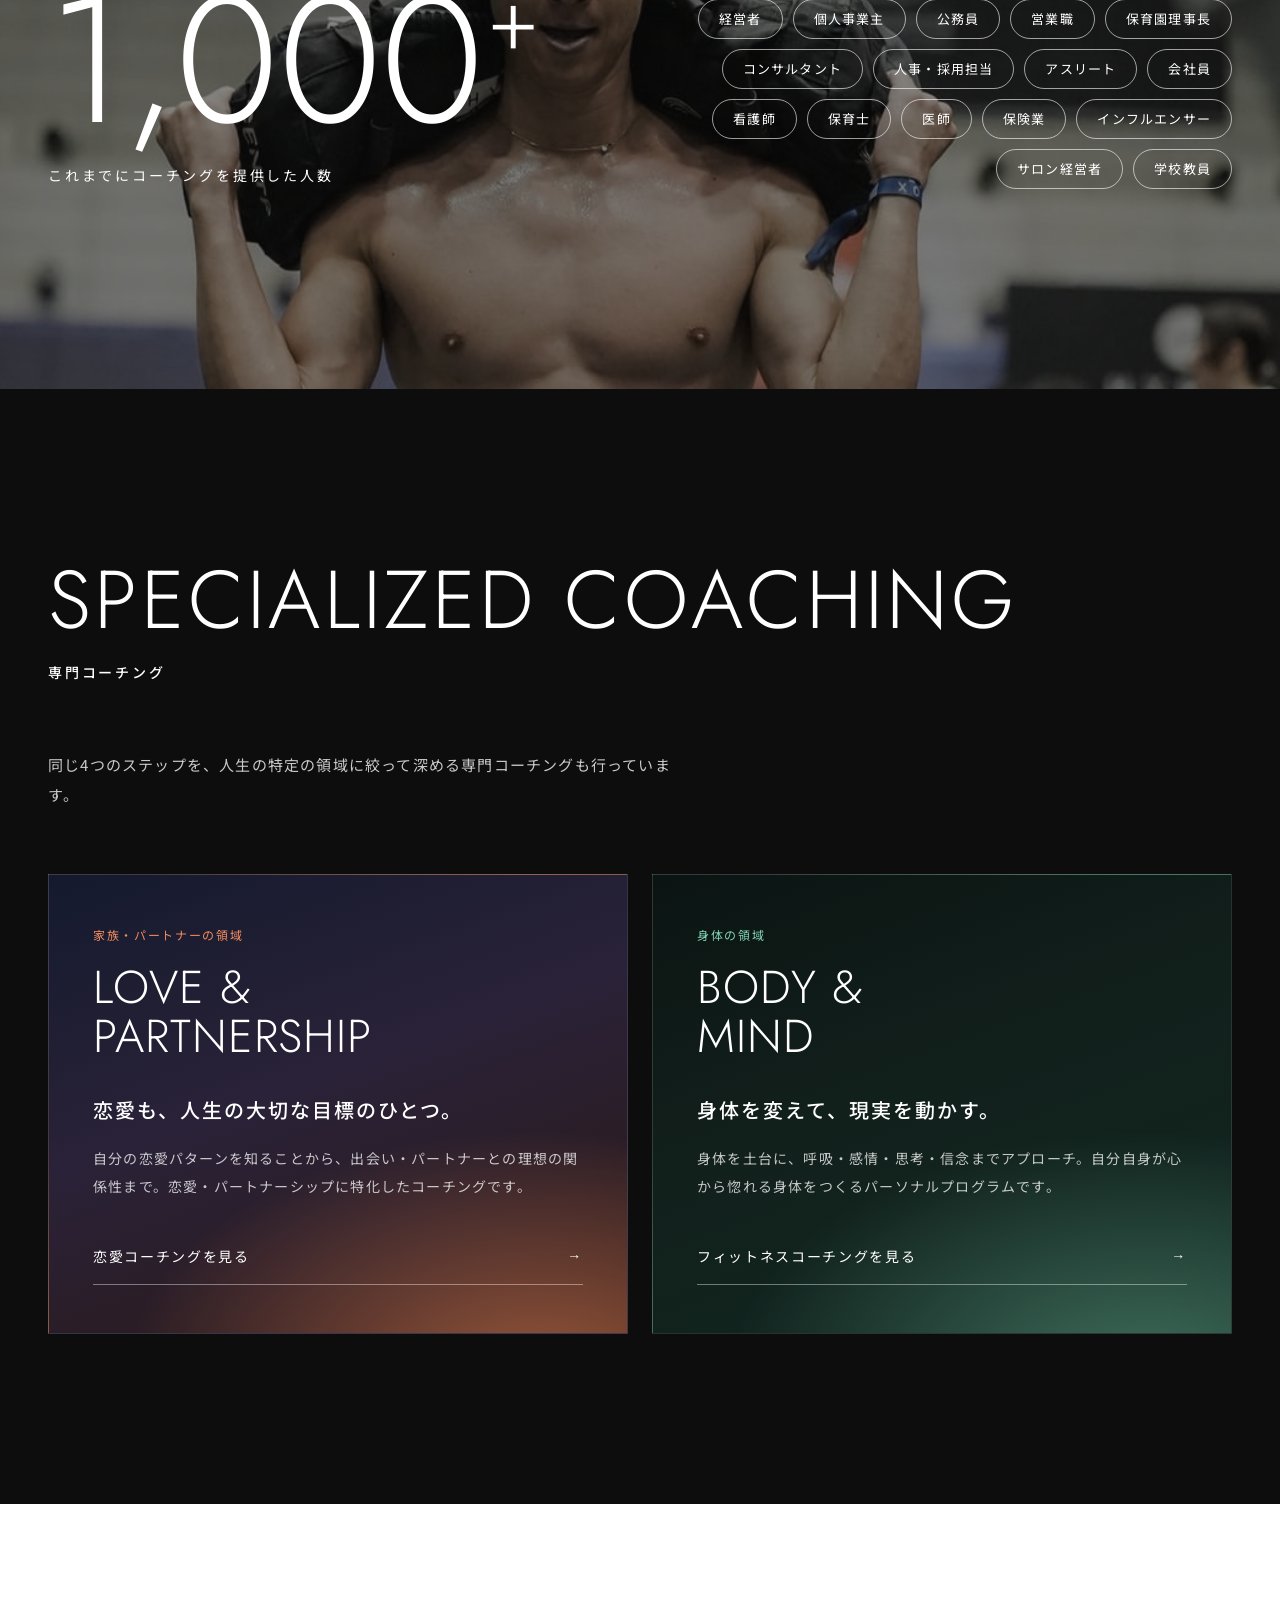
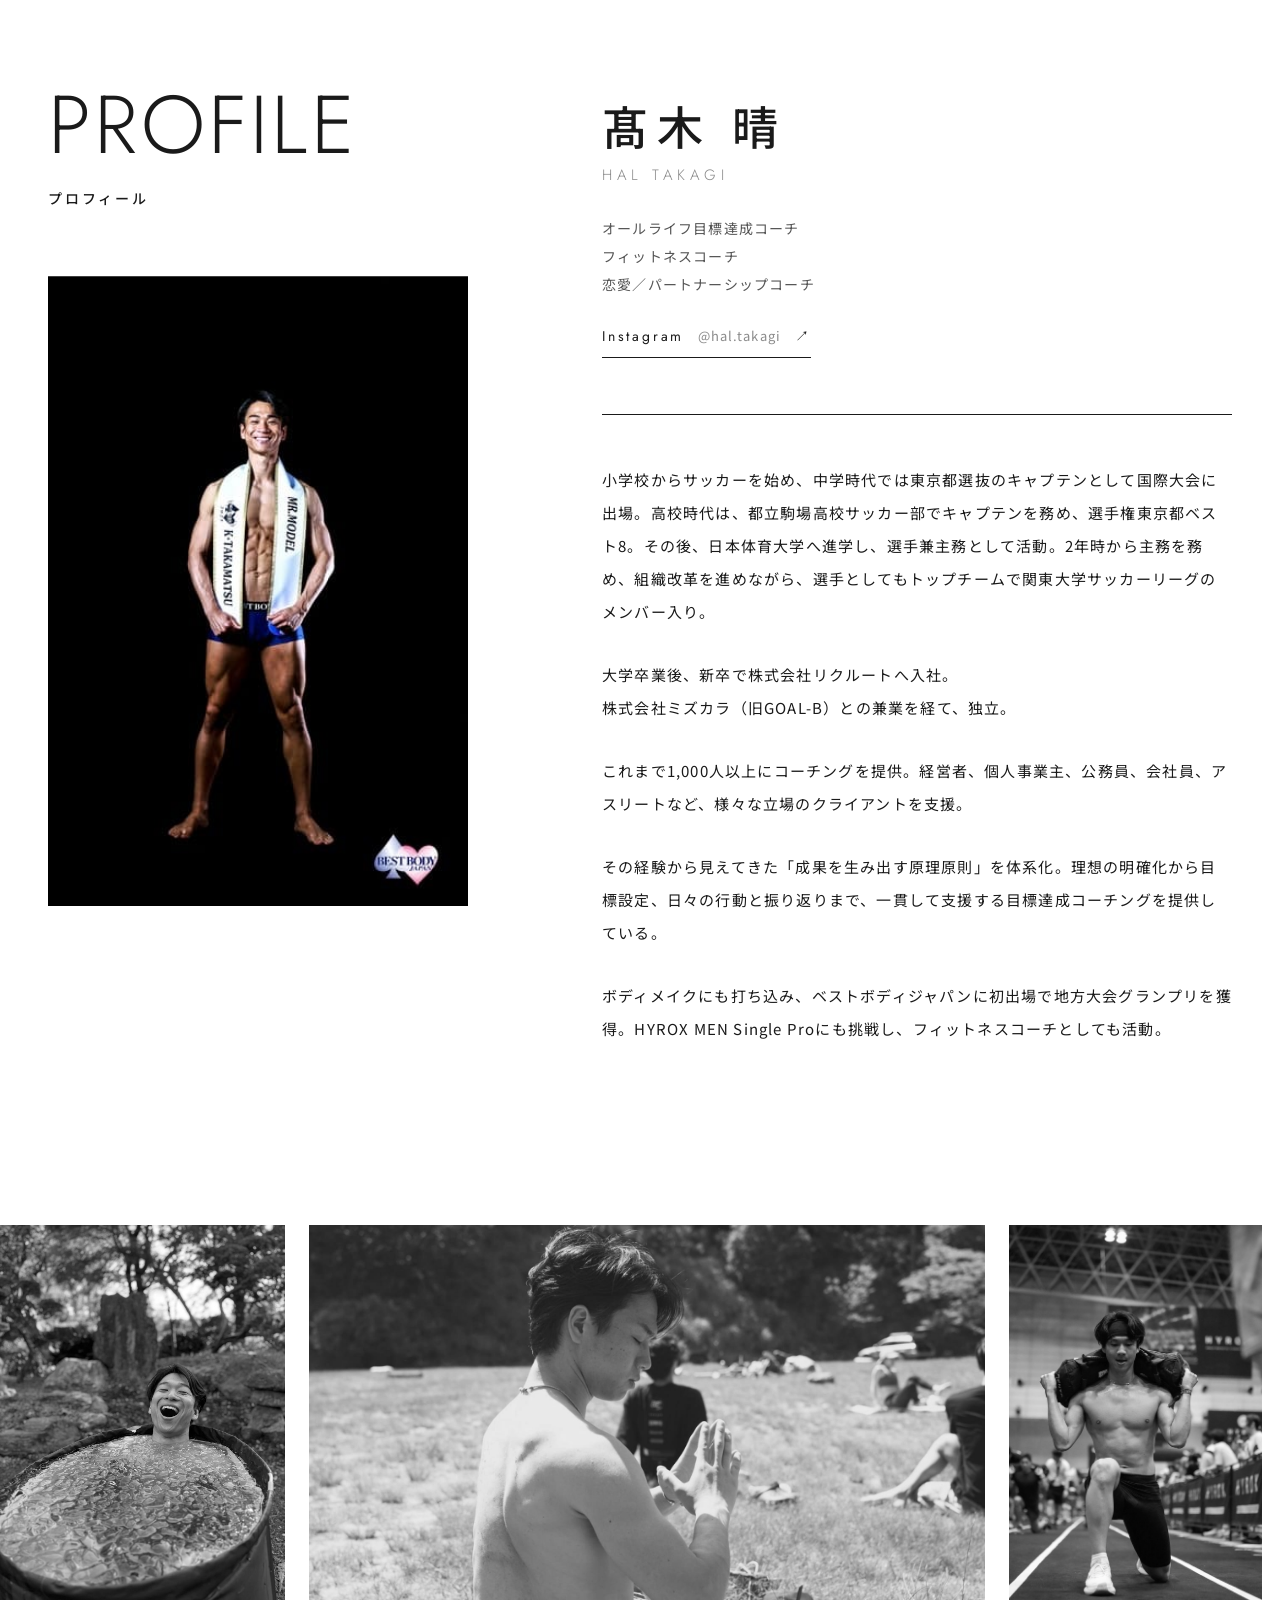
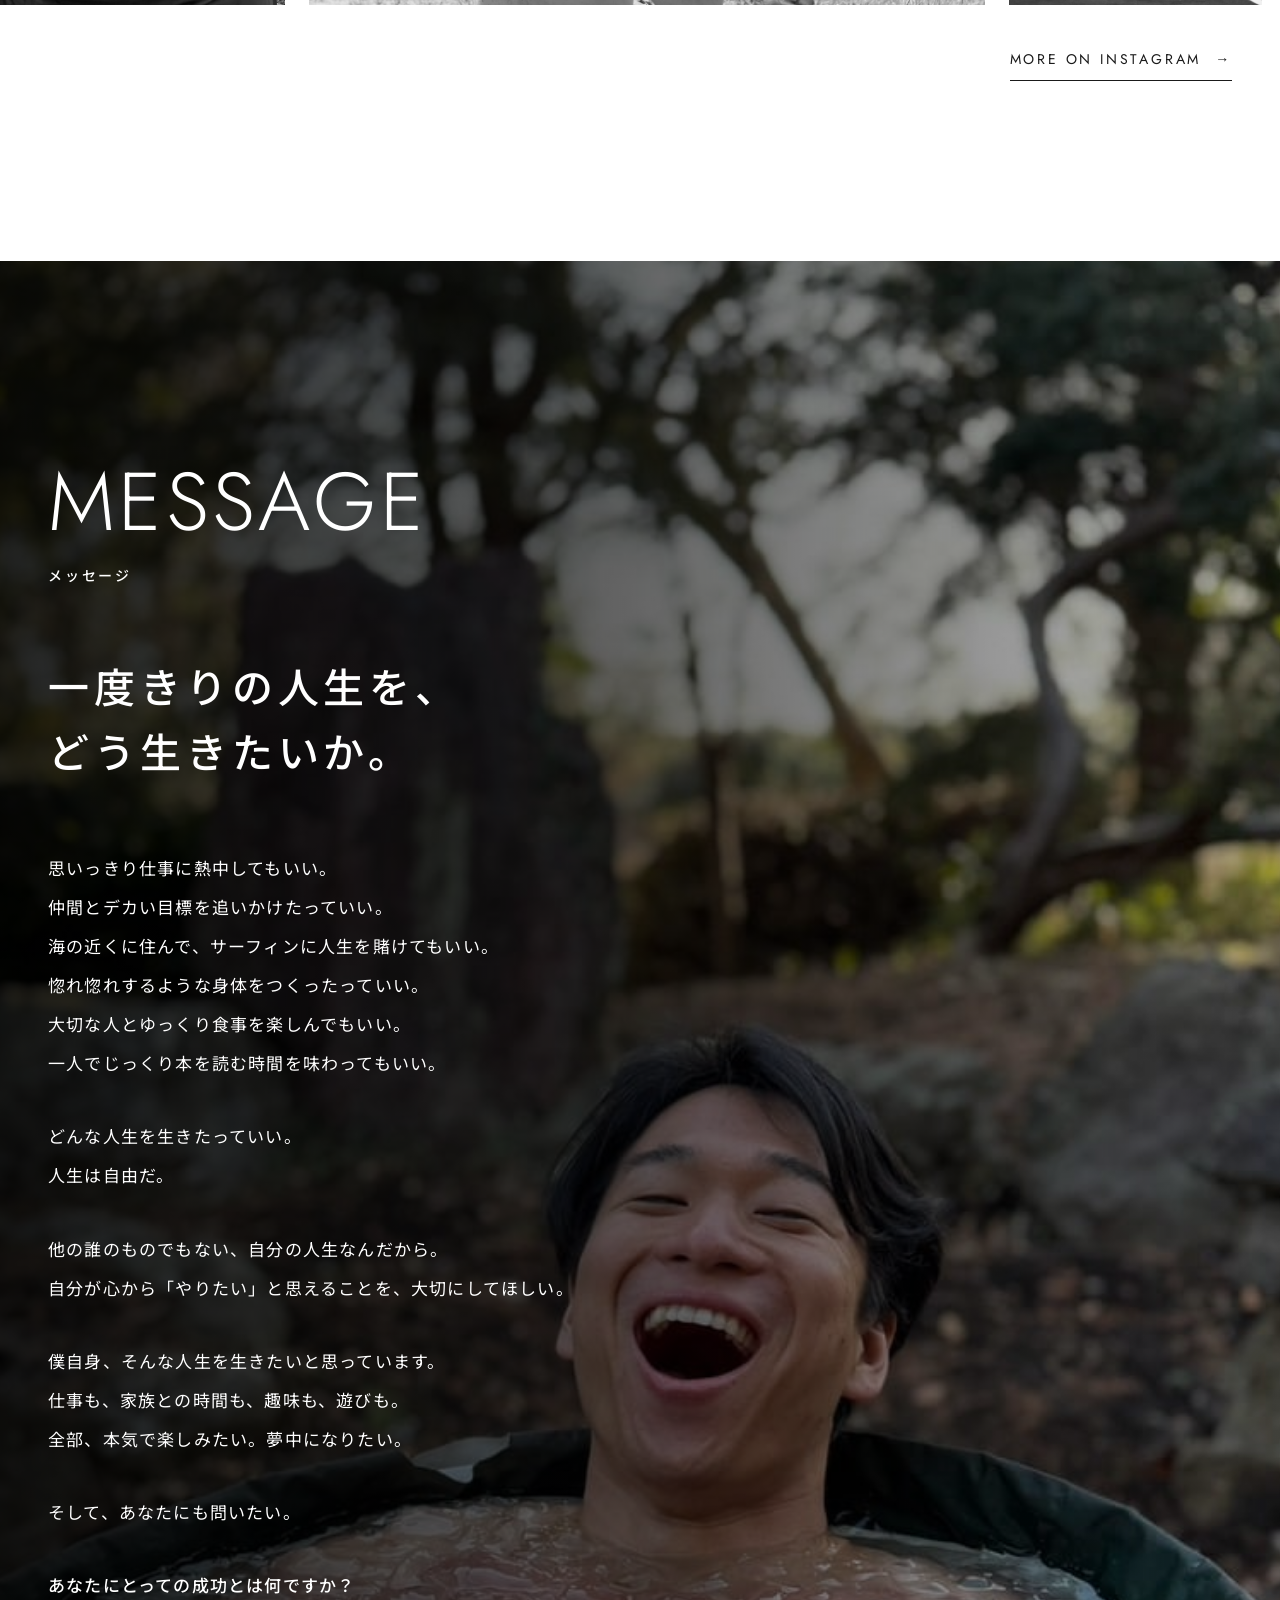
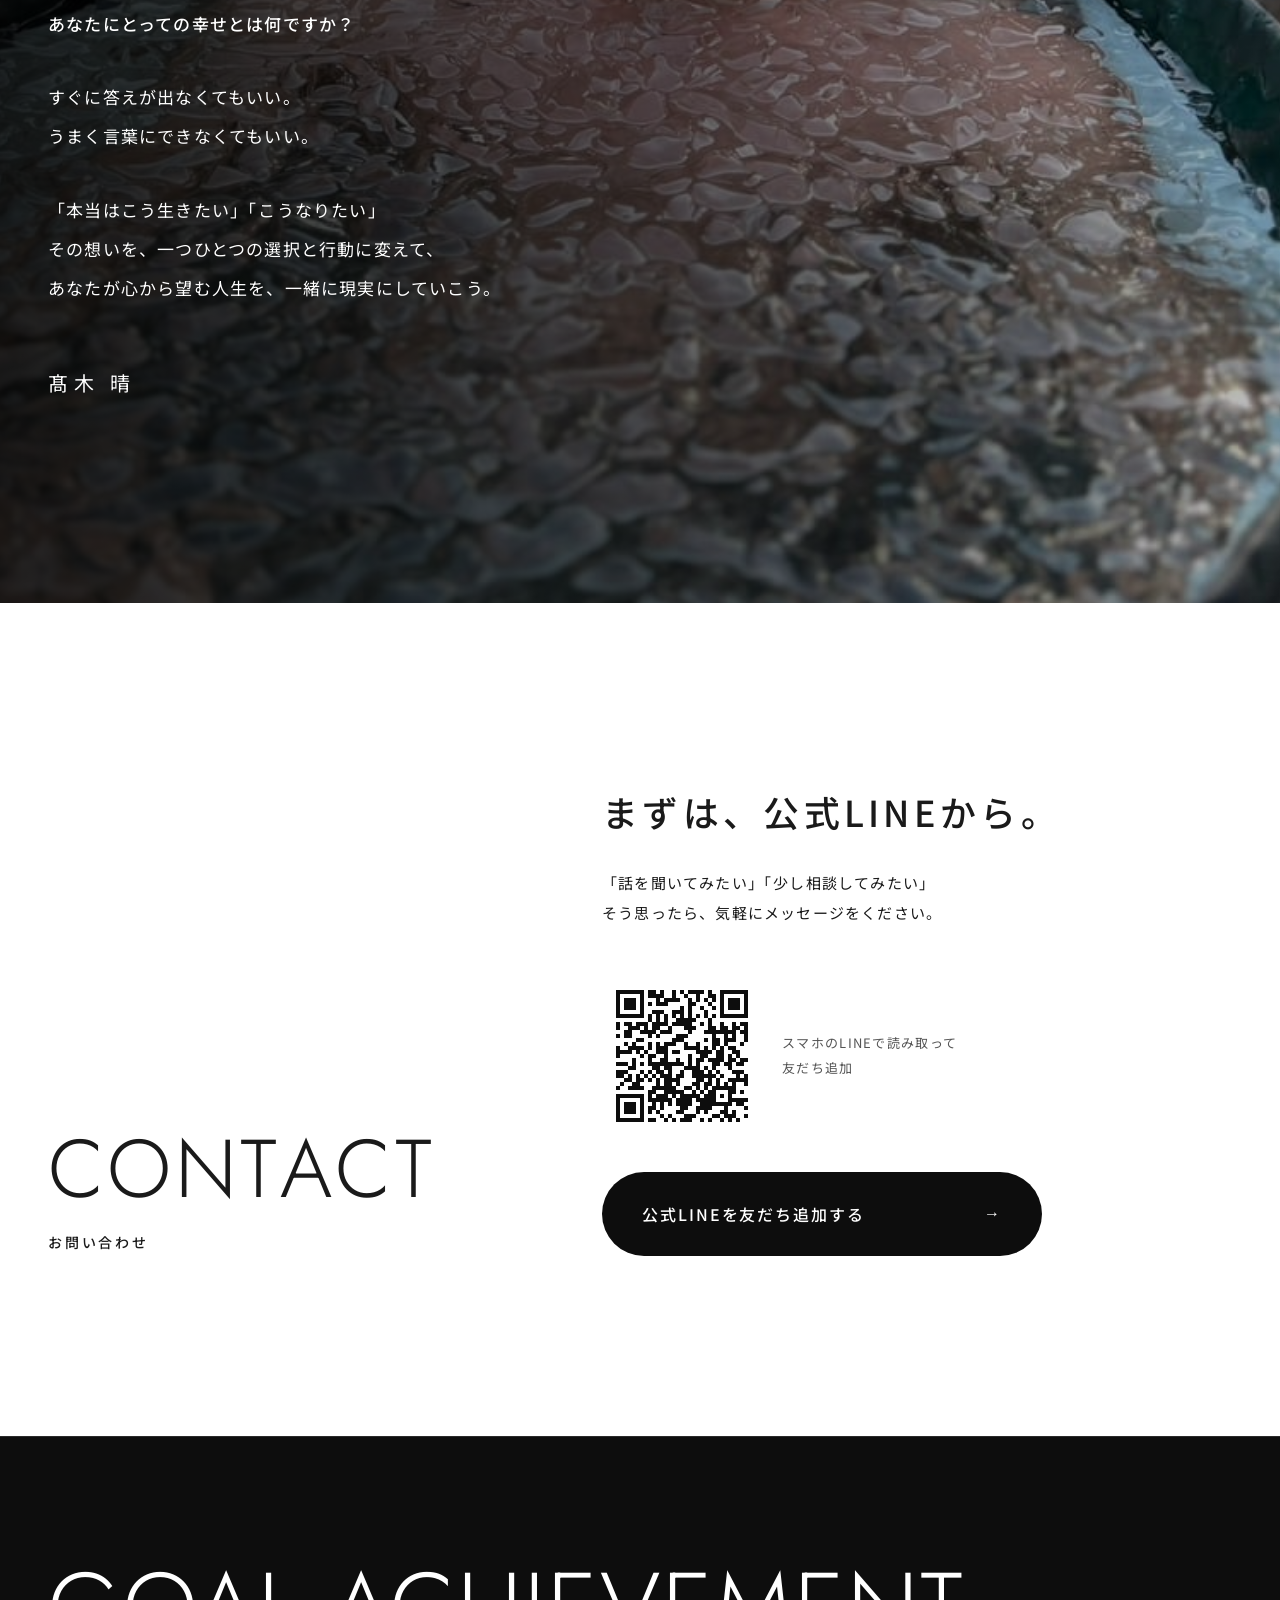
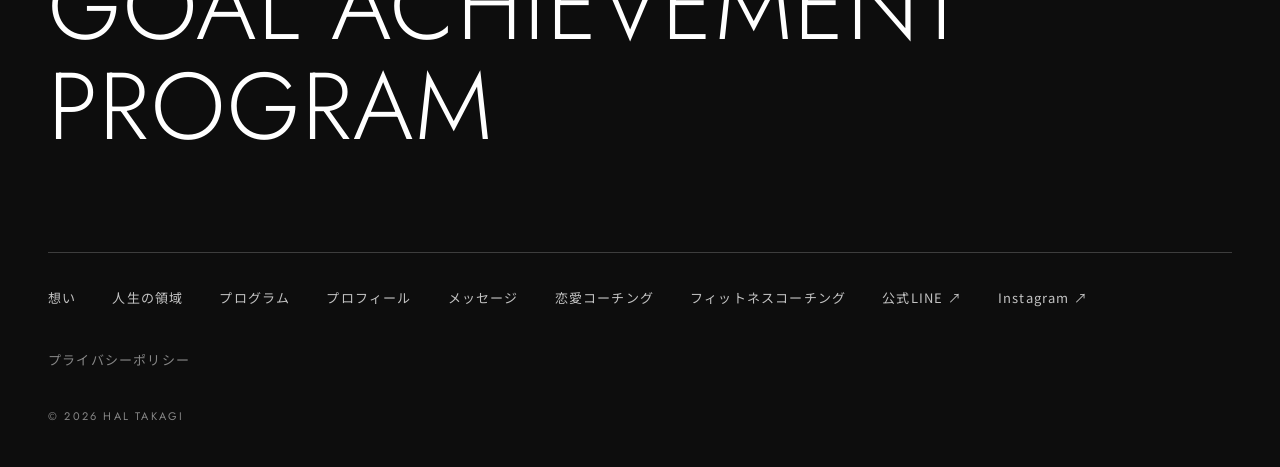
==== commit 76c85beb: "フィットネスコーチング（BODY & MIND）のページを追加し、トップを専門コーチング2枠のSERVICES欄に変更 - fitness/ を新設（恋愛ページと同じ型：HERO→想い→FOR YOU" ====
--- a/index.html
+++ b/index.html
@@ -15,7 +15,7 @@
   <link rel="preconnect" href="https://fonts.googleapis.com">
   <link rel="preconnect" href="https://fonts.gstatic.com" crossorigin>
   <link href="https://fonts.googleapis.com/css2?family=Jost:wght@300;400;500&family=Noto+Sans+JP:wght@400;500;700&display=swap" rel="stylesheet">
-  <link rel="stylesheet" href="css/style.css?v=20261007">
+  <link rel="stylesheet" href="css/style.css?v=20261010">
 </head>
 <body class="is-loading">
 
@@ -41,7 +41,7 @@
       <li><a href="#program"><span class="nav__en">PROGRAM</span><span class="nav__ja">プログラム</span></a></li>
       <li><a href="#profile"><span class="nav__en">PROFILE</span><span class="nav__ja">プロフィール</span></a></li>
       <li><a href="#message"><span class="nav__en">MESSAGE</span><span class="nav__ja">メッセージ</span></a></li>
-      <li><a href="love/index.html"><span class="nav__en">LOVE</span><span class="nav__ja">恋愛コーチング</span></a></li>
+      <li><a href="#services"><span class="nav__en">SERVICES</span><span class="nav__ja">専門コーチング</span></a></li>
       <li class="nav__sp-line"><a href="https://line-harness.mgr-lab.workers.dev/r/hp-kyotu" target="_blank" rel="noopener"><span class="nav__en">CONTACT</span><span class="nav__ja">公式LINE</span></a></li>
     </ul>
   </nav>
@@ -201,20 +201,29 @@
     </div>
   </section>
 
-  <!-- ============ LOVE（恋愛コーチングへの入口） ============ -->
-  <section class="love-teaser" id="love">
-    <div class="wrap love-teaser__inner">
-      <div>
-        <p class="love-teaser__label" data-reveal>SPECIALIZED COACHING</p>
-        <p class="love-teaser__title" data-reveal-parent>
-          <span class="mask"><span>LOVE &amp;</span></span>
-          <span class="mask"><span>PARTNERSHIP</span></span>
-        </p>
-      </div>
-      <div class="love-teaser__body">
-        <h2 class="love-teaser__ja" data-reveal>恋愛・パートナーシップに特化した<br>コーチングも行っています。</h2>
-        <p data-reveal>人生の領域の中でも「家族・パートナー」、とくに恋愛・パートナーシップは、特化したコーチングを提供しています。なぜ恋愛コーチをやるのか、その想いと進め方はこちらから。</p>
-        <a href="love/index.html" class="love-btn" data-reveal><span>恋愛コーチングを見る</span><span class="love-btn__arrow" aria-hidden="true">→</span></a>
+  <!-- ============ SERVICES（専門コーチングへの入口） ============ -->
+  <section class="services" id="services">
+    <div class="wrap">
+      <div class="heading heading--light">
+        <p class="heading__en js-letters">SPECIALIZED COACHING</p>
+        <h2 class="heading__ja" data-reveal>専門コーチング</h2>
+      </div>
+      <p class="services__lead" data-reveal>同じ4つのステップを、人生の特定の領域に絞って深める専門コーチングも行っています。</p>
+      <div class="services__list">
+        <a href="love/index.html" class="service-card service-card--love" data-reveal>
+          <p class="service-card__area">家族・パートナーの領域</p>
+          <p class="service-card__title">LOVE &amp;<br>PARTNERSHIP</p>
+          <p class="service-card__copy">恋愛も、人生の大切な目標のひとつ。</p>
+          <p class="service-card__text">自分の恋愛パターンを知ることから、出会い・パートナーとの理想の関係性まで。恋愛・パートナーシップに特化したコーチングです。</p>
+          <p class="service-card__more"><span>恋愛コーチングを見る</span><span aria-hidden="true">→</span></p>
+        </a>
+        <a href="fitness/index.html" class="service-card service-card--fitness" data-reveal>
+          <p class="service-card__area">身体の領域</p>
+          <p class="service-card__title">BODY &amp;<br>MIND</p>
+          <p class="service-card__copy">身体を変えて、現実を動かす。</p>
+          <p class="service-card__text">身体を土台に、呼吸・感情・思考・信念までアプローチ。自分自身が心から惚れる身体をつくるパーソナルプログラムです。</p>
+          <p class="service-card__more"><span>フィットネスコーチングを見る</span><span aria-hidden="true">→</span></p>
+        </a>
       </div>
     </div>
   </section>
@@ -346,6 +355,7 @@
         <li><a href="#profile">プロフィール</a></li>
         <li><a href="#message">メッセージ</a></li>
         <li><a href="love/index.html">恋愛コーチング</a></li>
+        <li><a href="fitness/index.html">フィットネスコーチング</a></li>
         <li><a href="https://line-harness.mgr-lab.workers.dev/r/hp-kyotu" target="_blank" rel="noopener">公式LINE ↗</a></li>
         <li><a href="https://www.instagram.com/hal.takagi/" target="_blank" rel="noopener">Instagram ↗</a></li>
         <li><a href="privacy/index.html" class="footer__legal">プライバシーポリシー</a></li>
--- a/css/style.css
+++ b/css/style.css
@@ -896,3 +896,164 @@
   .legal__info { grid-template-columns: 1fr; gap: 0; }
   .legal__info dd + dt { margin-top: 16px; }
 }
+
+/* =========================================================
+   フィットネスコーチング（fitness/）の配色：深い森 × ミント
+   恋愛ページの部品（love-why / love-themes / love-method / love-back など）を
+   「専門コーチングページの共通部品」としてそのまま使い、
+   アクセント色の変数 --love をミントに差し替えて身体・呼吸のトーンにする
+   ========================================================= */
+body.page-fitness {
+  --love: #7fd0b0;               /* アクセント（このページではミント） */
+  --love-deep: #10261f;
+  --forest: #0b1412;
+  --forest-2: #111d1a;
+  --black: #070d0c;
+  --ink: #eef3f1;
+  --line: rgba(255,255,255,.14);
+  --paper: var(--forest-2);
+  --gray: rgba(255,255,255,.55);
+  background: var(--forest);
+  color: rgba(255,255,255,.86);
+}
+.page-fitness .heading { color: var(--white); }
+.page-fitness .love-why,
+.page-fitness .love-method { background: var(--forest); }
+.page-fitness .love-themes {
+  background:
+    radial-gradient(120% 90% at 85% 110%, rgba(127,208,176,.32) 0%, rgba(127,208,176,0) 60%),
+    linear-gradient(160deg, #0b1412 0%, #12201c 50%, #10261f 100%);
+}
+.page-fitness .contact {
+  background:
+    radial-gradient(110% 90% at 90% 120%, rgba(127,208,176,.38) 0%, rgba(127,208,176,0) 62%),
+    linear-gradient(165deg, #0a1311 0%, #13211d 55%, #10261f 100%);
+}
+.page-fitness .love-back { background: #060b0a; }
+.page-fitness .footer { background: #050908; border-top-color: rgba(255,255,255,.2); }
+.page-fitness .hero--fitness .hero__bg::after {
+  background:
+    linear-gradient(90deg, rgba(7,13,12,.85) 0%, rgba(7,13,12,.35) 55%, rgba(7,13,12,.05) 100%),
+    linear-gradient(0deg, rgba(127,208,176,.18), rgba(127,208,176,0) 55%);
+}
+.page-fitness .love-steps li p:last-child,
+.page-fitness .line-qr figcaption { color: rgba(255,255,255,.7); }
+.page-fitness .header.is-solid { background: rgba(11,20,18,.92); color: var(--white); box-shadow: 0 1px 0 rgba(255,255,255,.08); }
+.page-fitness .header.is-solid .header__line { background: var(--white); color: var(--forest); border-color: var(--white); }
+.page-fitness .line-btn { background: var(--white); color: var(--forest); }
+.page-fitness .line-btn:hover { background: #06c755; color: var(--white); }
+.page-fitness .ig-link span:not(.ig-link__arrow) { color: var(--gray); }
+
+/* ---------- 概要（ヒーロー直下の4つの言葉） ---------- */
+.fit-intro { padding: 160px 0 40px; }
+.fit-intro__inner { display: grid; grid-template-columns: 7fr 5fr; gap: 80px; align-items: end; }
+.fit-intro__words { font-size: clamp(30px, 4.2vw, 58px); font-weight: 500; line-height: 1.55; letter-spacing: .12em; color: var(--white); }
+.fit-intro__lead { font-size: clamp(18px, 1.7vw, 22px); font-weight: 500; letter-spacing: .1em; color: var(--love); margin-bottom: 20px; }
+.fit-intro__body p { line-height: 2.2; }
+
+/* ---------- FOR YOU（3つの声） ---------- */
+.fit-voices { padding: 140px 0; border-top: 1px solid var(--line); }
+.fit-voices__label { font-family: var(--en); font-size: 12px; letter-spacing: .3em; color: var(--love); margin-bottom: 40px; }
+.fit-voices__list { display: grid; grid-template-columns: repeat(3, 1fr); border-top: 1px solid var(--line); border-bottom: 1px solid var(--line); }
+.fit-voices__list li { padding: 48px 24px; text-align: center; font-size: clamp(18px, 1.9vw, 24px); font-weight: 500; letter-spacing: .1em; color: var(--white); }
+.fit-voices__list li + li { border-left: 1px solid var(--line); }
+.fit-voices__list li:nth-child(2) { transition-delay: .1s; }
+.fit-voices__list li:nth-child(3) { transition-delay: .2s; }
+.fit-voices__body { max-width: 720px; margin: 56px auto 0; text-align: center; line-height: 2.2; }
+
+/* ---------- THEMES（説明つき4枚） ---------- */
+.fit-themes { display: grid; grid-template-columns: repeat(2, 1fr); border-top: 1px solid rgba(255,255,255,.2); }
+.fit-themes li { padding: 44px 40px 44px 0; border-bottom: 1px solid rgba(255,255,255,.2); }
+.fit-themes li:nth-child(even) { padding: 44px 0 44px 40px; border-left: 1px solid rgba(255,255,255,.2); }
+.fit-themes h3 { margin: 18px 0 12px; font-size: clamp(18px, 1.8vw, 23px); font-weight: 500; letter-spacing: .1em; color: var(--white); }
+.fit-themes p { font-size: 14px; color: rgba(255,255,255,.72); }
+
+/* ---------- PROFILE（経歴と実績） ---------- */
+.fit-profile { padding: 170px 0; background: var(--forest-2); }
+.fit-profile__inner { display: grid; grid-template-columns: 4fr 7fr; gap: 104px; align-items: start; }
+.fit-profile__photo img { width: 100%; height: auto; }
+.fit-profile__story { margin-top: 32px; }
+.fit-profile__story p { line-height: 2.2; }
+.fit-profile__story p + p { margin-top: 1.4em; }
+.fit-records { margin-top: 48px; border-top: 1px solid var(--line); }
+.fit-records li { display: grid; grid-template-columns: 13em 1fr; gap: 16px; padding: 20px 0; border-bottom: 1px solid var(--line); color: var(--white); }
+.fit-records__en { font-family: var(--en); font-size: 12px; letter-spacing: .24em; color: var(--love); padding-top: .3em; }
+.fit-profile .profile__ig { margin-top: 40px; }
+
+/* ---------- STATEMENT（締めの一文） ---------- */
+.fit-statement { position: relative; overflow: hidden; color: var(--white); padding: 200px 0; background: var(--black); }
+.fit-statement__bg { position: absolute; inset: -15% 0; }
+.fit-statement__bg img { width: 100%; height: 100%; object-fit: cover; object-position: 60% 40%; }
+.fit-statement__bg::after { content: ""; position: absolute; inset: 0; background: linear-gradient(90deg, rgba(7,13,12,.9) 0%, rgba(7,13,12,.65) 50%, rgba(7,13,12,.3) 100%); }
+.fit-statement__inner { position: relative; max-width: 1200px; }
+.fit-statement__lead { font-size: clamp(26px, 3.2vw, 44px); font-weight: 500; line-height: 1.6; letter-spacing: .12em; margin-bottom: 56px; }
+.fit-statement__inner p:not(.fit-statement__lead) { max-width: 620px; font-size: 17px; line-height: 2.3; }
+.fit-statement__inner p + p { margin-top: 2em; }
+
+@media (max-width: 1024px) {
+  .fit-intro__inner, .fit-profile__inner { grid-template-columns: 1fr; gap: 48px; }
+  .fit-profile__photo { max-width: 320px; order: 2; }
+}
+@media (max-width: 820px) {
+  .page-fitness .header.is-solid { background: rgba(11,20,18,.92); }
+  .hero--fitness .hero__title { font-size: 36px; }
+  .fit-intro { padding: 100px 0 20px; }
+  .fit-intro__words { font-size: 28px; }
+  .fit-voices { padding: 100px 0; }
+  .fit-voices__list { grid-template-columns: 1fr; }
+  .fit-voices__list li { padding: 28px 0; }
+  .fit-voices__list li + li { border-left: 0; border-top: 1px solid var(--line); }
+  .fit-voices__body { text-align: left; margin-top: 40px; }
+  .fit-voices__body br { display: none; }
+  .fit-themes { grid-template-columns: 1fr; }
+  .fit-themes li, .fit-themes li:nth-child(even) { padding: 32px 0; border-left: 0; }
+  .fit-profile { padding: 110px 0; }
+  .fit-records li { grid-template-columns: 1fr; gap: 4px; }
+  .fit-statement { padding: 120px 0; }
+  .fit-statement__inner p:not(.fit-statement__lead) { font-size: 15px; }
+}
+@media (max-width: 820px) and (max-height: 620px) {
+  .hero--fitness .hero__title { font-size: 30px; }
+}
+
+/* =========================================================
+   トップ：SERVICES（専門コーチングの入口カード）
+   ========================================================= */
+.services { padding: 170px 0; background: var(--black); color: var(--white); }
+.services__lead { max-width: 640px; margin-bottom: 64px; color: rgba(255,255,255,.78); }
+.services__list { display: grid; grid-template-columns: repeat(2, 1fr); gap: 24px; }
+.service-card {
+  position: relative; overflow: hidden; display: flex; flex-direction: column; min-height: 460px; padding: 48px 44px;
+  color: var(--white); border: 1px solid rgba(255,255,255,.12);
+  transition: opacity 1.2s var(--ease), transform 1.2s var(--ease), border-color .4s;
+}
+.service-card--love {
+  --accent: var(--love);
+  background:
+    radial-gradient(120% 90% at 85% 110%, rgba(240,138,93,.55) 0%, rgba(240,138,93,0) 60%),
+    linear-gradient(160deg, #141a2e 0%, #2a2238 45%, var(--love-deep) 100%);
+}
+.service-card--fitness {
+  --accent: #7fd0b0;
+  background:
+    radial-gradient(120% 90% at 85% 110%, rgba(127,208,176,.42) 0%, rgba(127,208,176,0) 60%),
+    linear-gradient(160deg, #0b1412 0%, #12201c 45%, #10261f 100%);
+}
+.service-card:nth-child(2) { transition-delay: .1s; }
+.service-card:hover { border-color: var(--accent); }
+.service-card__area { font-size: 12px; letter-spacing: .14em; color: var(--accent); }
+.service-card__title { margin-top: 16px; font-family: var(--en); font-weight: 300; font-size: clamp(32px, 3.6vw, 52px); line-height: 1.05; letter-spacing: .02em; }
+.service-card__copy { margin-top: 32px; font-size: clamp(17px, 1.6vw, 20px); font-weight: 500; line-height: 1.8; letter-spacing: .1em; }
+.service-card__text { margin-top: 16px; font-size: 14px; color: rgba(255,255,255,.75); }
+.service-card__more { margin-top: auto; padding-top: 40px; display: flex; justify-content: space-between; align-items: center; font-size: 14px; letter-spacing: .12em; border-bottom: 1px solid rgba(255,255,255,.4); padding-bottom: 14px; }
+.service-card__more span:last-child { font-family: var(--en); transition: transform .4s var(--ease); }
+.service-card:hover .service-card__more { border-bottom-color: var(--accent); }
+.service-card:hover .service-card__more span:last-child { transform: translateX(6px); }
+@media (max-width: 1024px) {
+  .services__list { grid-template-columns: 1fr; }
+}
+@media (max-width: 820px) {
+  .services { padding: 110px 0; }
+  .services__lead { margin-bottom: 44px; }
+  .service-card { min-height: 0; padding: 40px 28px; }
+}
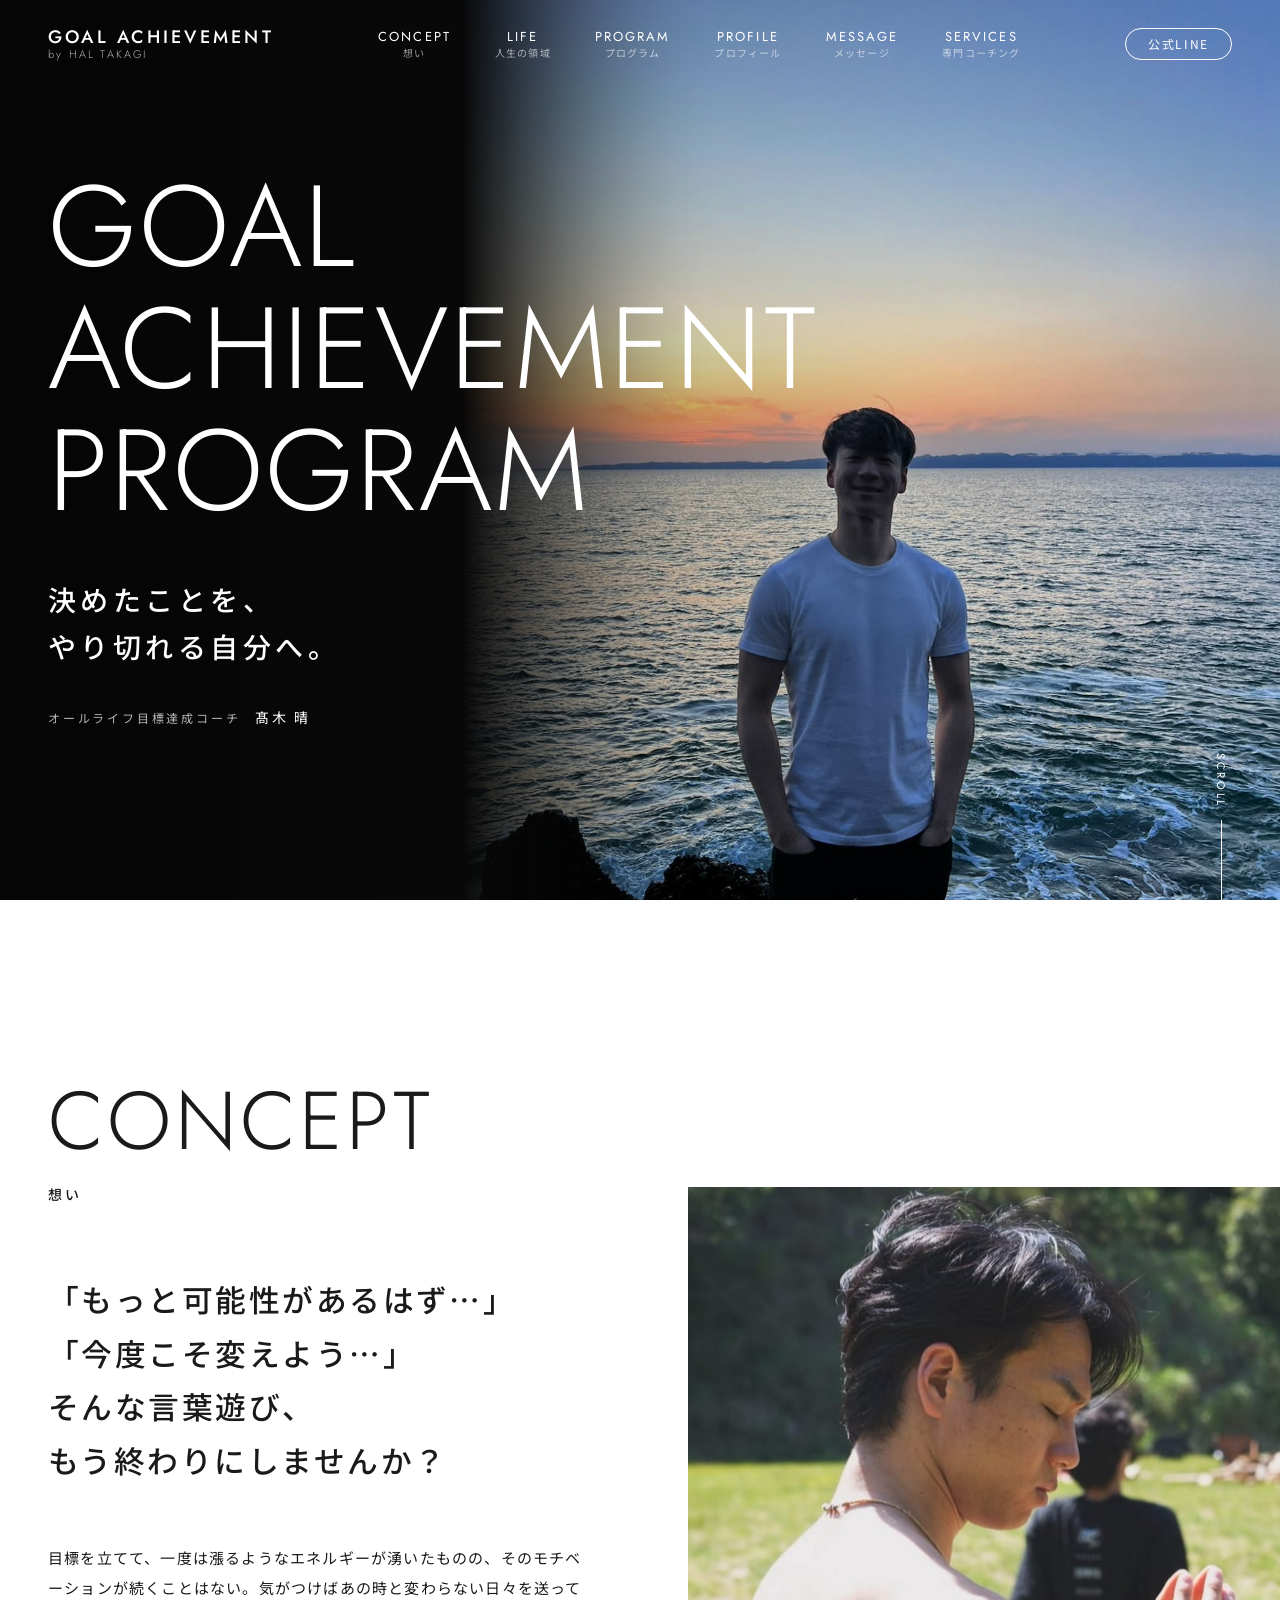
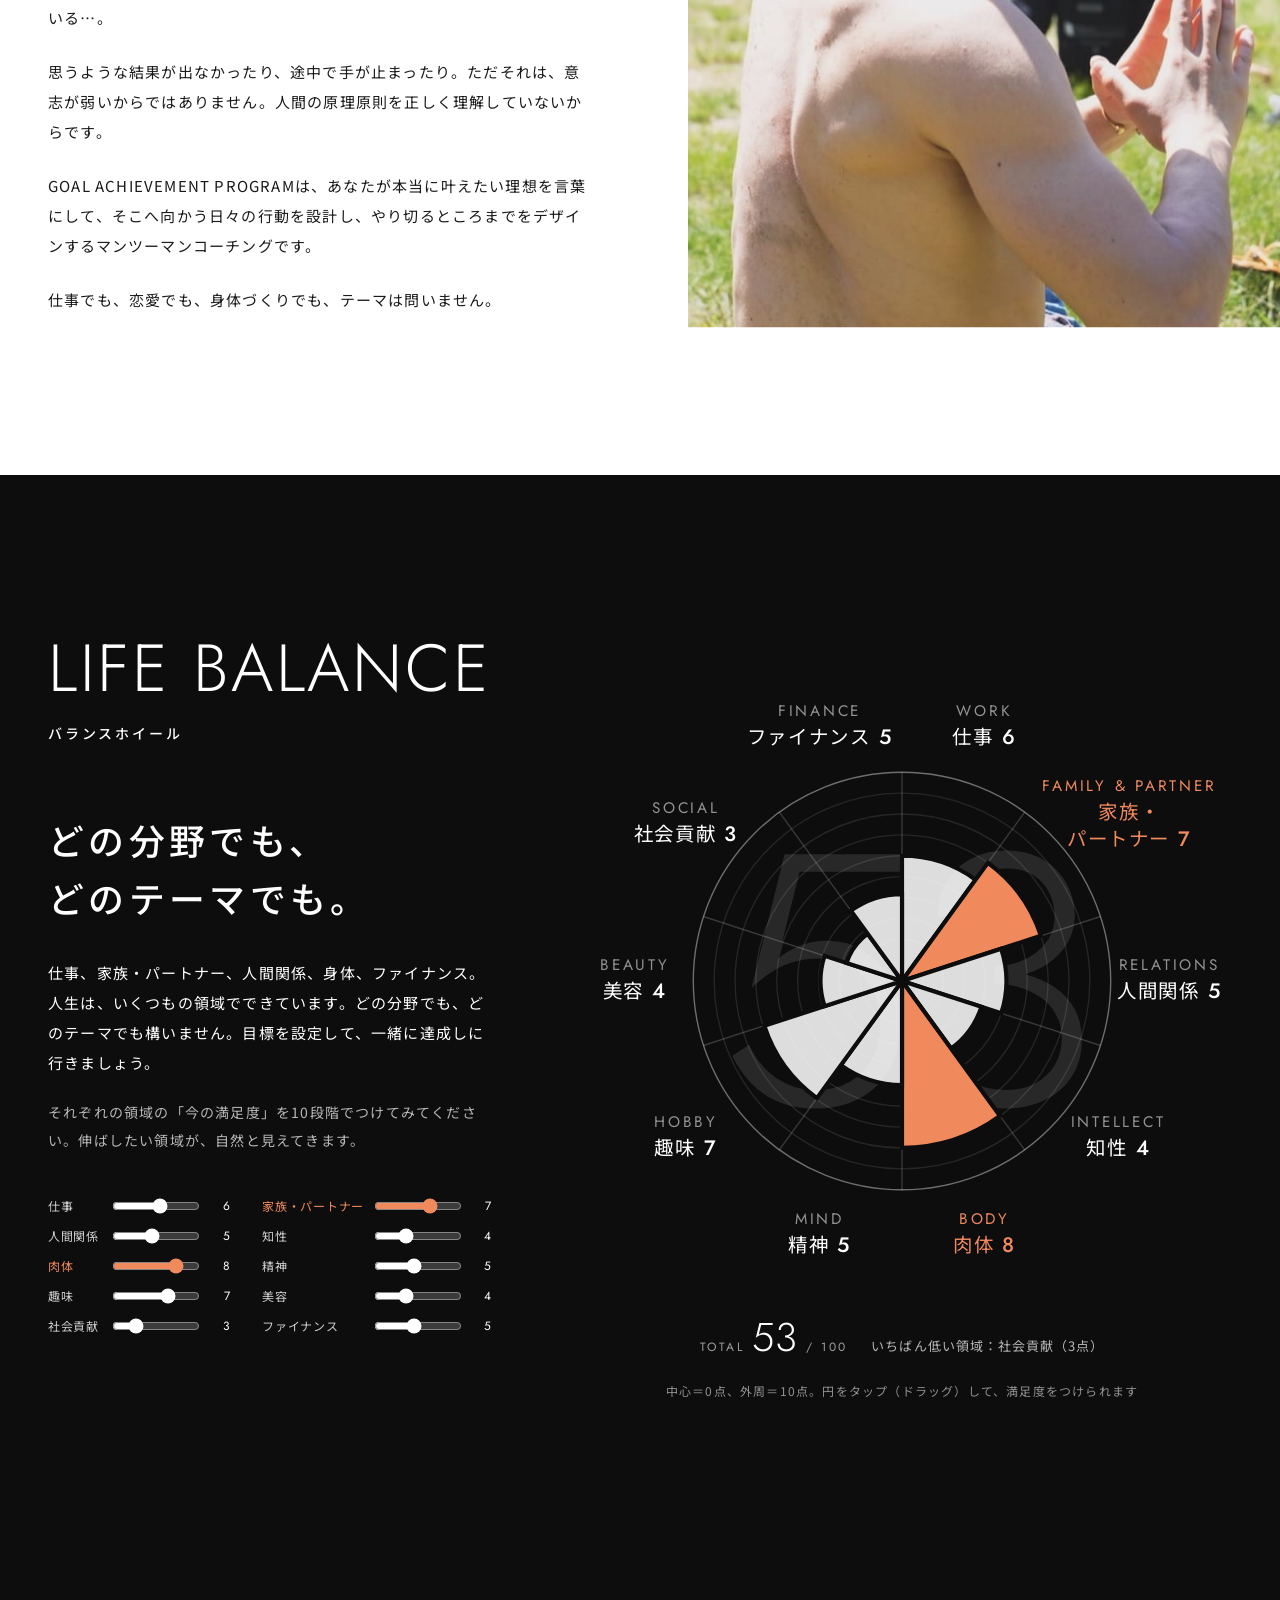
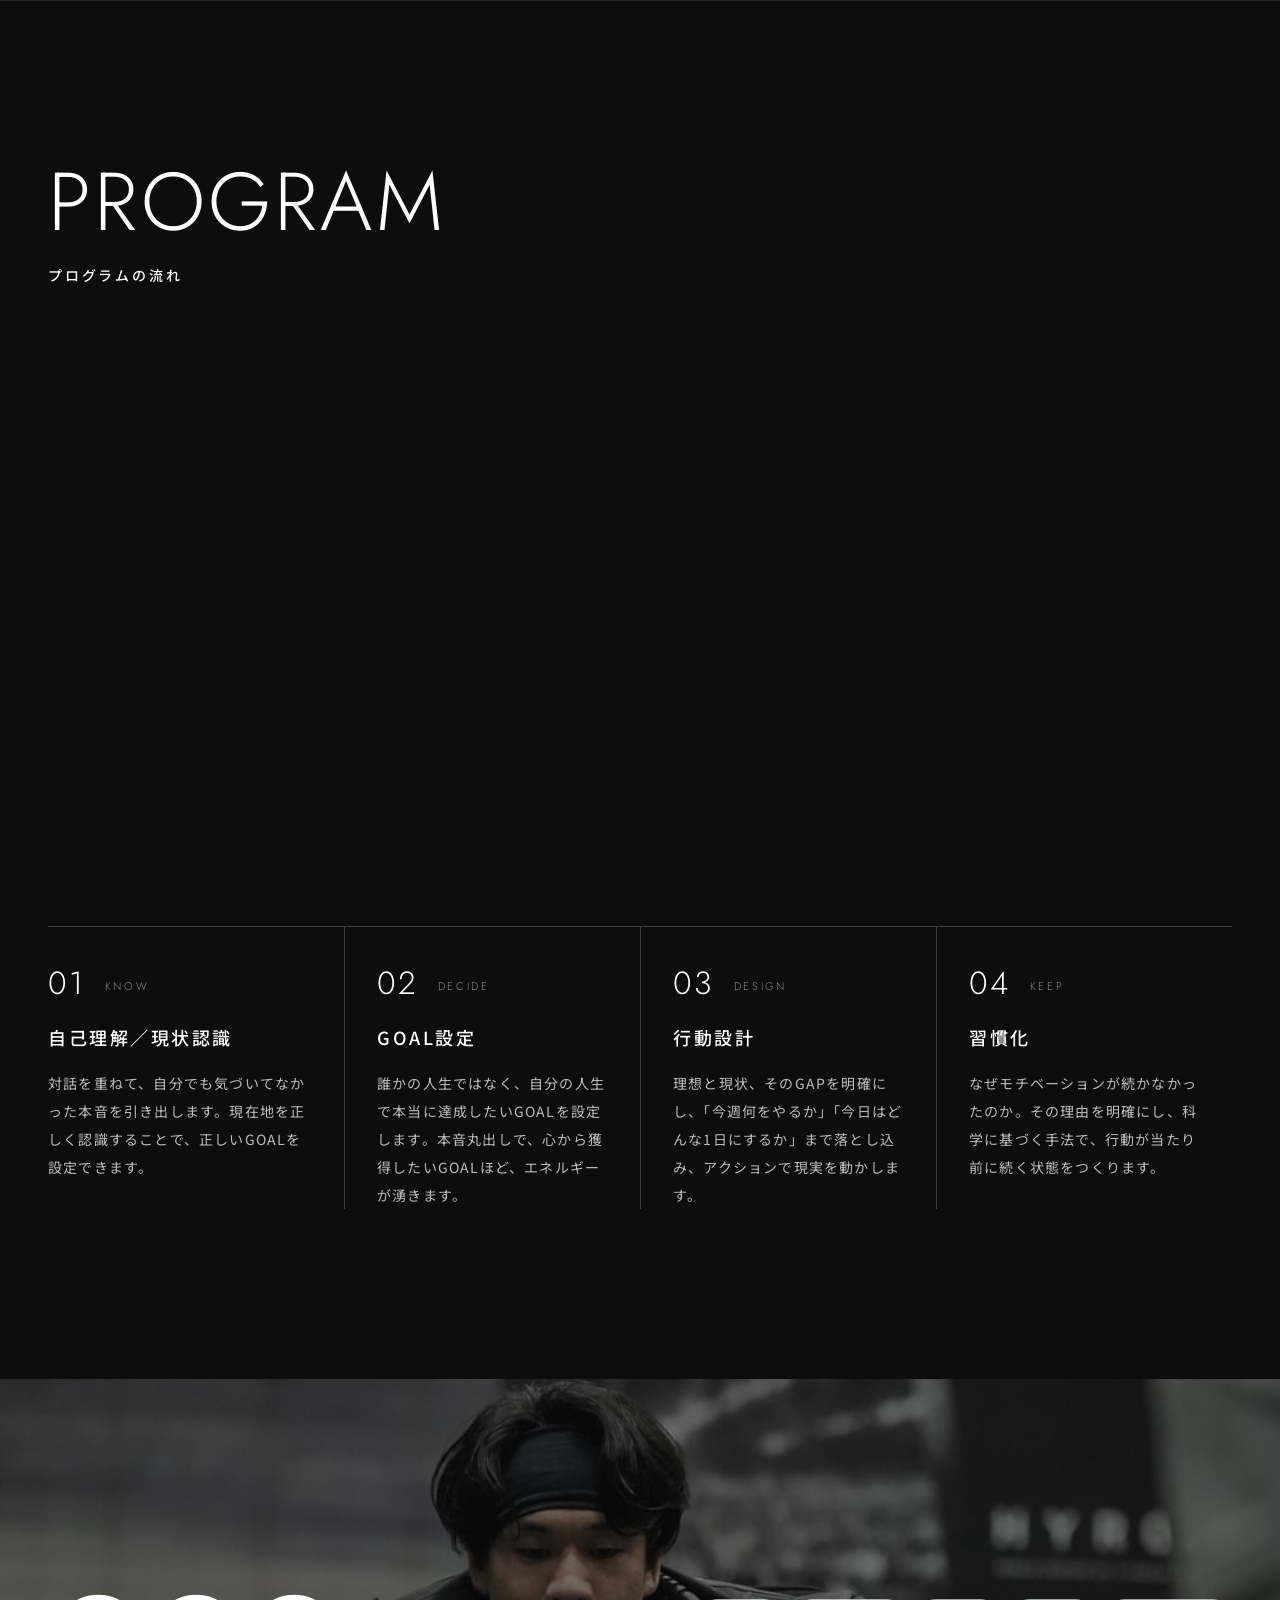
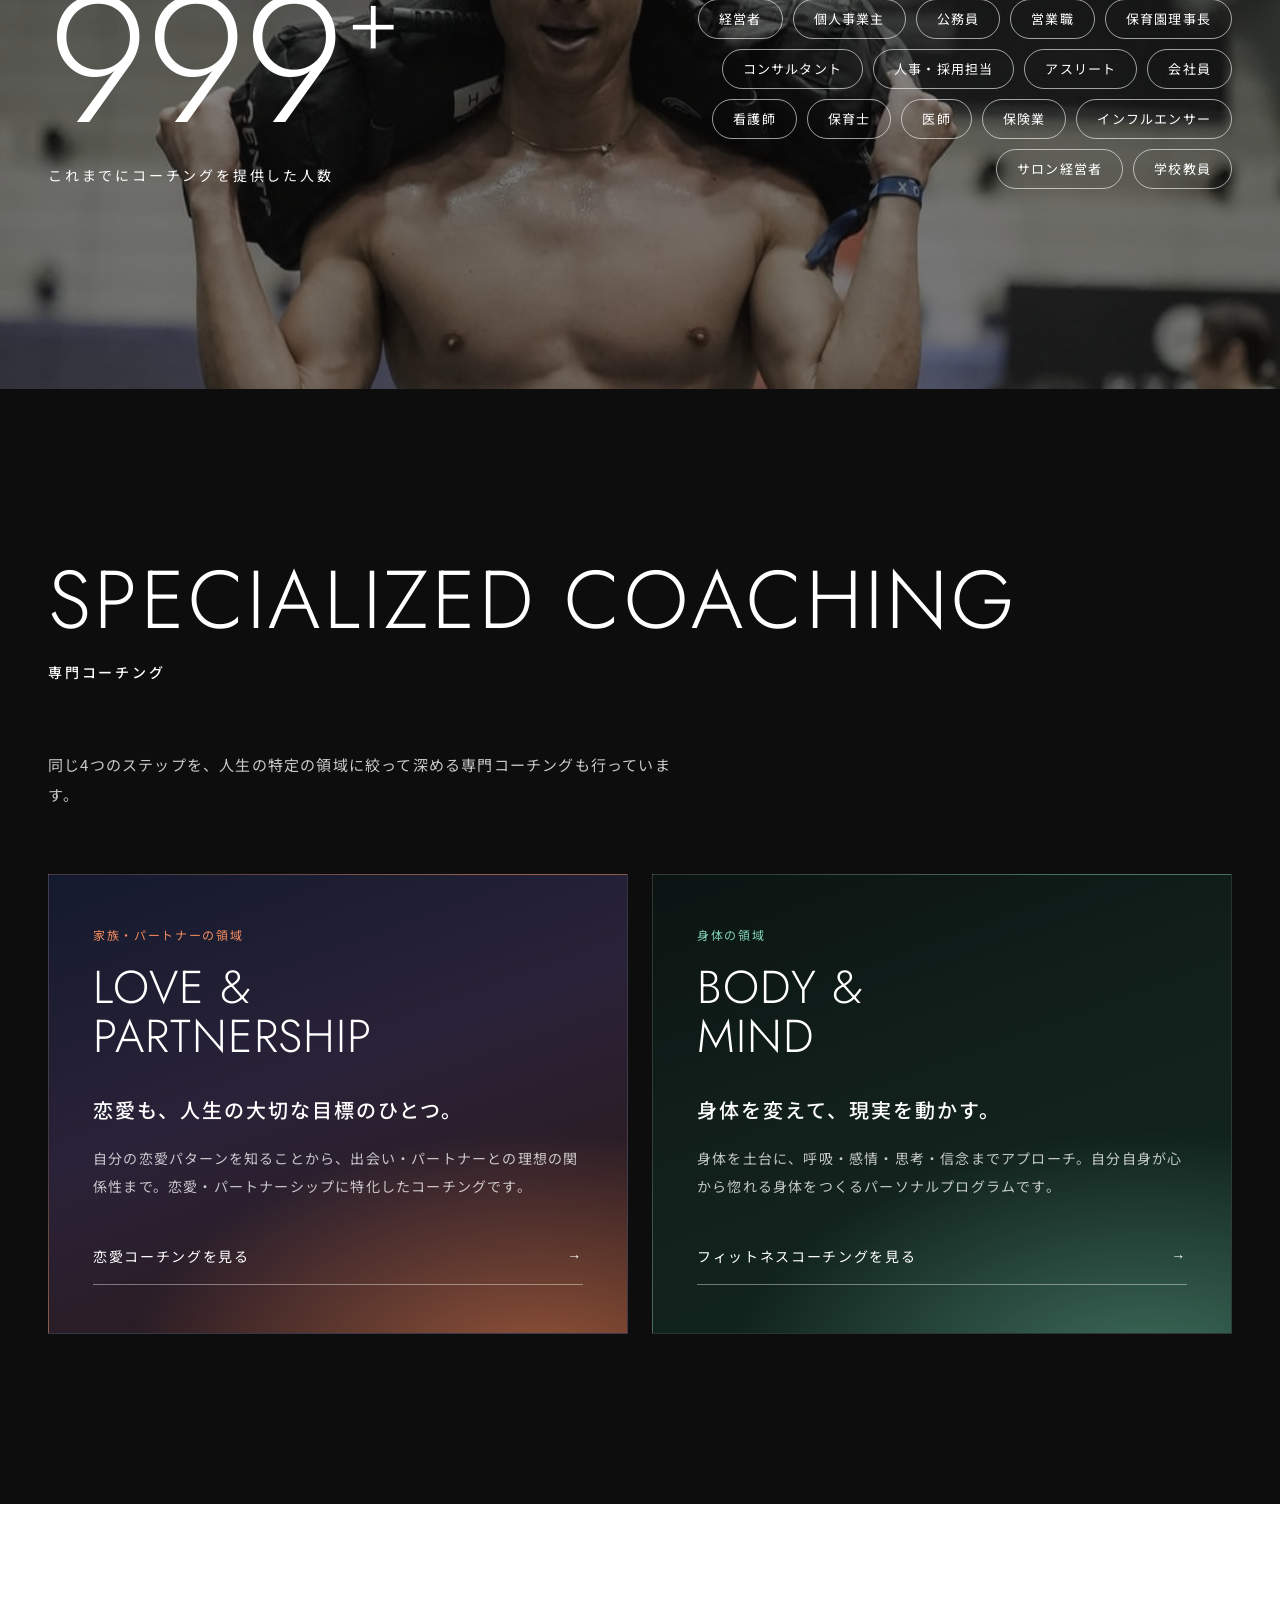
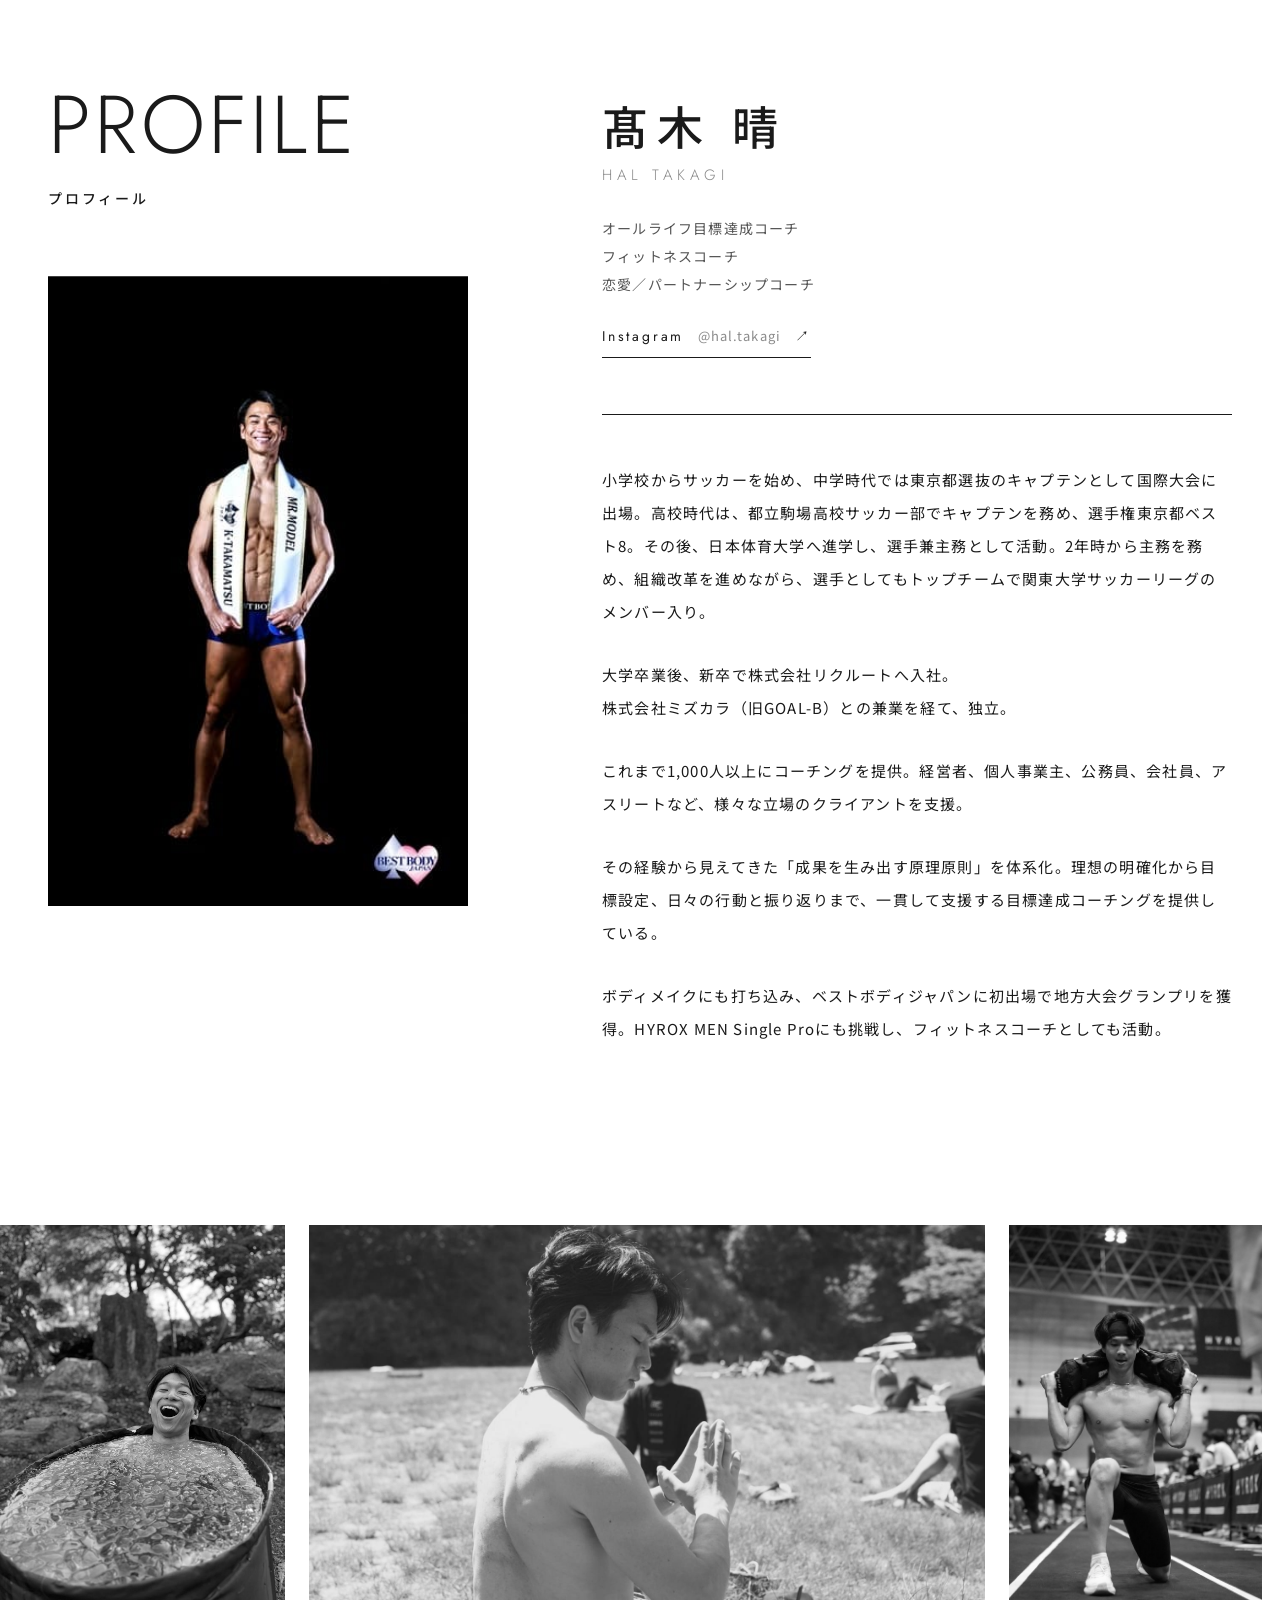
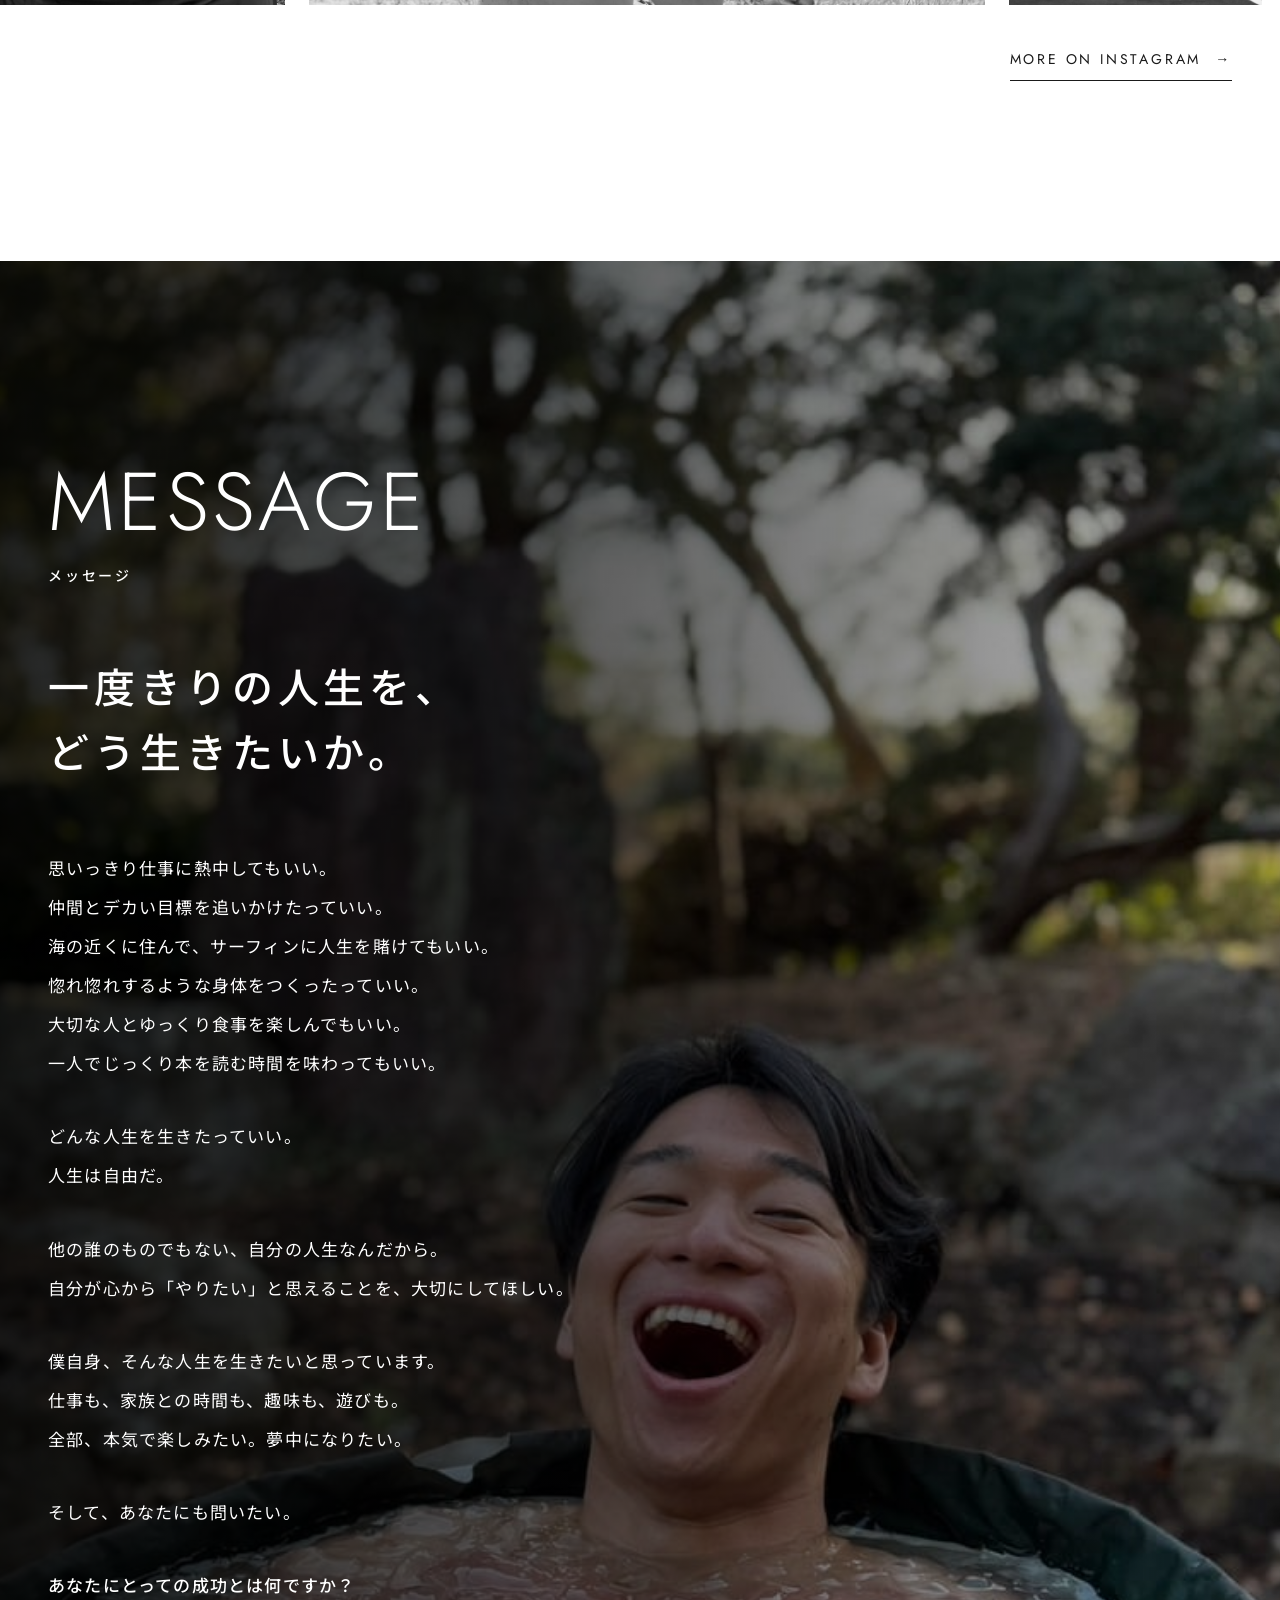
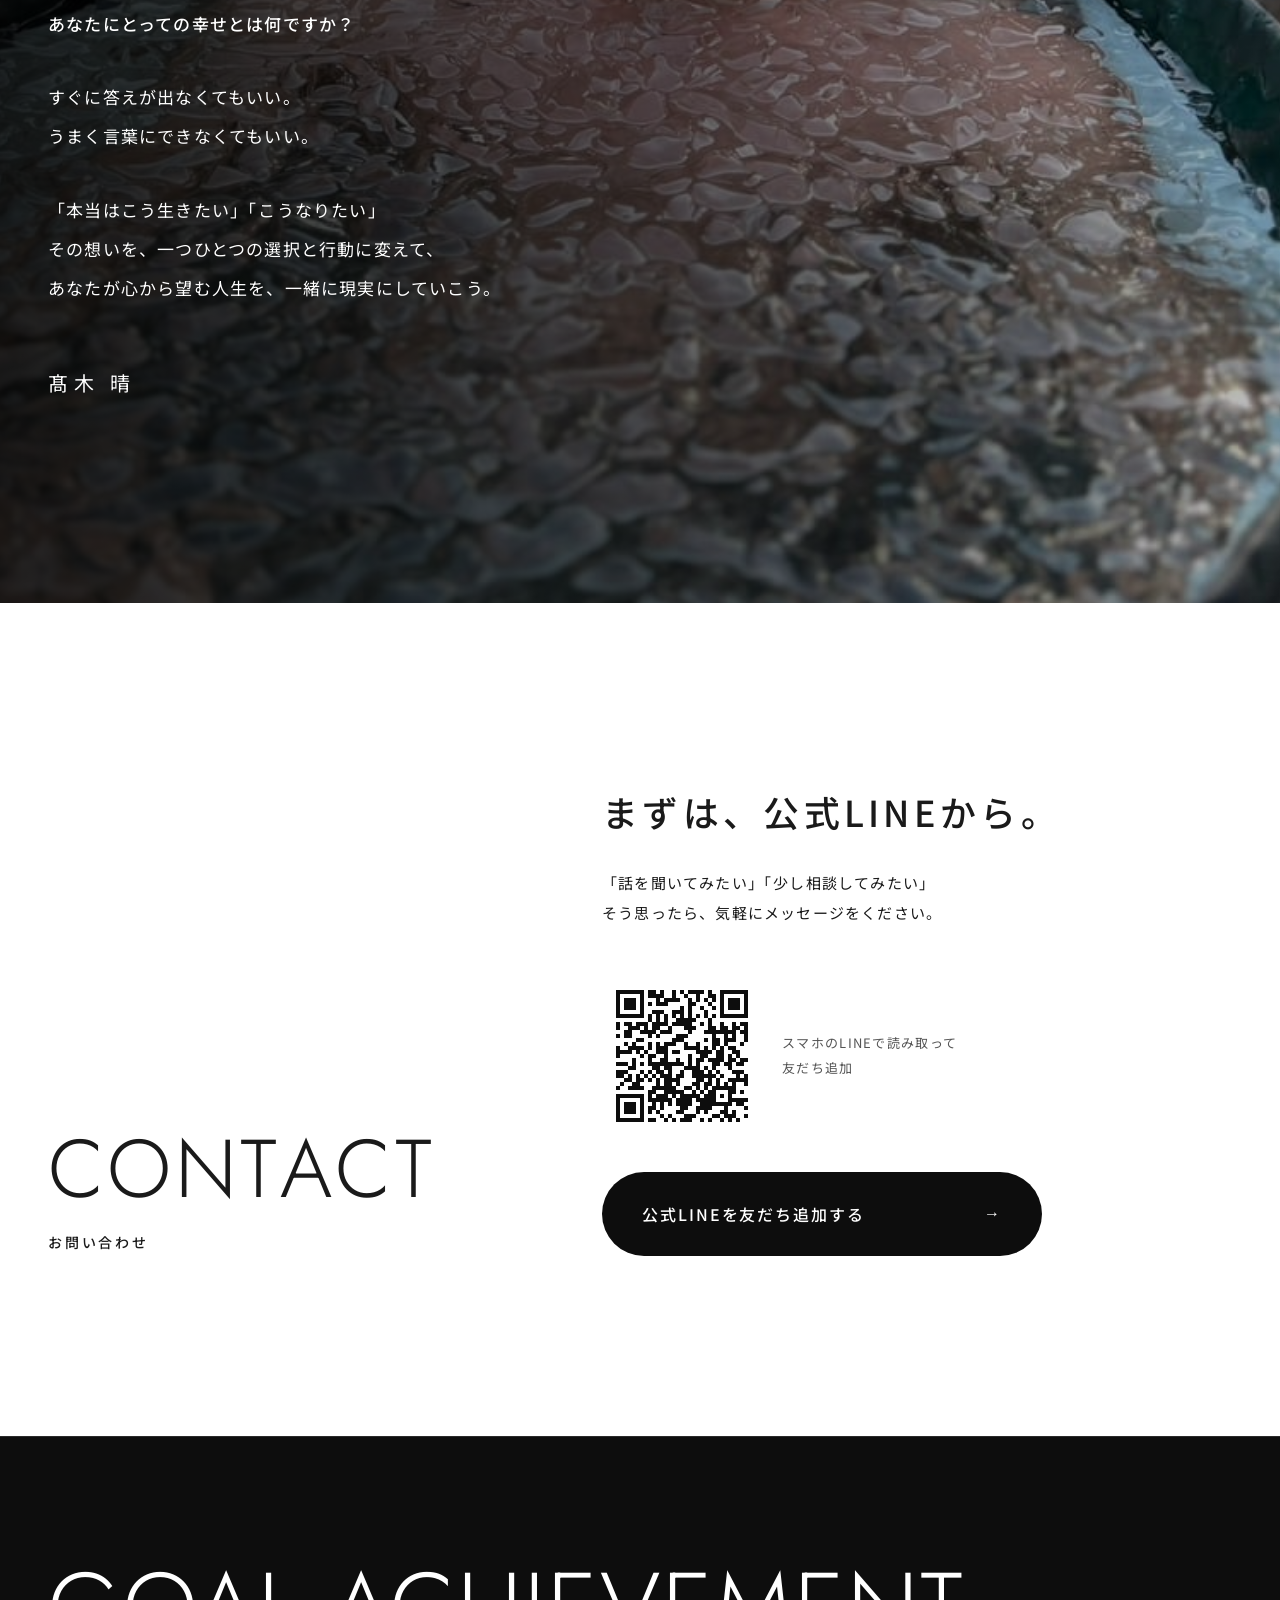
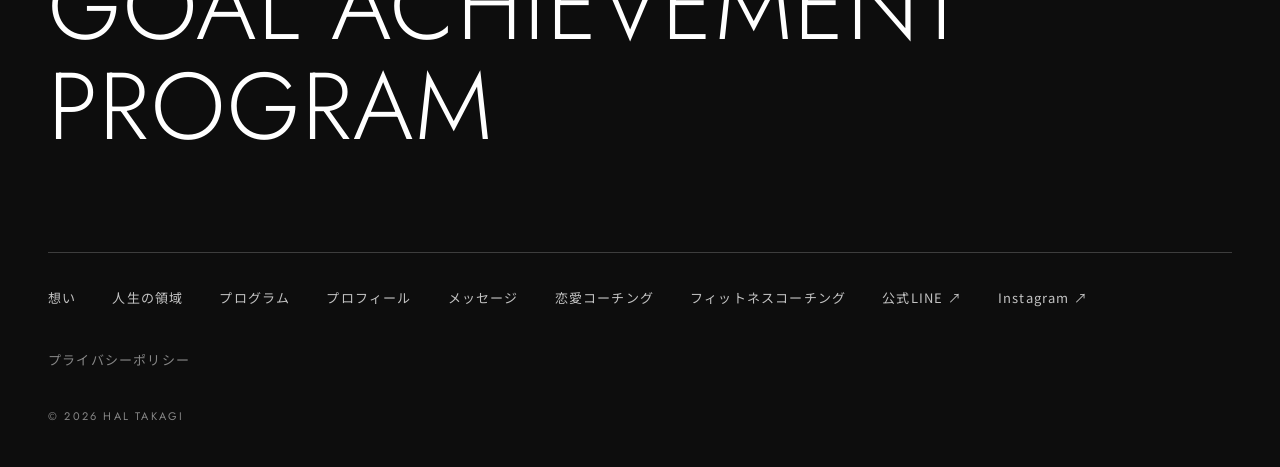
==== commit 5970d3fb: "バランスホイールの「肉体（BODY）」もオレンジで強調 - 強調の目印を love から accent に名前変更し、家族・パートナーと肉体の2領域に付与  Co-Authored-By: Claud" ====
--- a/index.html
+++ b/index.html
@@ -366,7 +366,7 @@
 </footer>
 
 <script src="js/main.js?v=20261007"></script>
-<script src="js/wheel.js?v=20261006"></script>
+<script src="js/wheel.js?v=20261011"></script>
 <script src="js/sea.js?v=20261006"></script>
 </body>
 </html>
--- a/css/style.css
+++ b/css/style.css
@@ -965,6 +965,8 @@
 .fit-themes { display: grid; grid-template-columns: repeat(2, 1fr); border-top: 1px solid rgba(255,255,255,.2); }
 .fit-themes li { padding: 44px 40px 44px 0; border-bottom: 1px solid rgba(255,255,255,.2); }
 .fit-themes li:nth-child(even) { padding: 44px 0 44px 40px; border-left: 1px solid rgba(255,255,255,.2); }
+.fit-themes__head { display: flex; align-items: baseline; gap: 20px; }
+.fit-themes__en { font-family: var(--en); font-weight: 300; font-size: clamp(26px, 2.6vw, 36px); letter-spacing: .08em; color: var(--white); line-height: 1; }
 .fit-themes h3 { margin: 18px 0 12px; font-size: clamp(18px, 1.8vw, 23px); font-weight: 500; letter-spacing: .1em; color: var(--white); }
 .fit-themes p { font-size: 14px; color: rgba(255,255,255,.72); }
 
@@ -983,8 +985,13 @@
 /* ---------- STATEMENT（締めの一文） ---------- */
 .fit-statement { position: relative; overflow: hidden; color: var(--white); padding: 200px 0; background: var(--black); }
 .fit-statement__bg { position: absolute; inset: -15% 0; }
-.fit-statement__bg img { width: 100%; height: 100%; object-fit: cover; object-position: 60% 40%; }
-.fit-statement__bg::after { content: ""; position: absolute; inset: 0; background: linear-gradient(90deg, rgba(7,13,12,.9) 0%, rgba(7,13,12,.65) 50%, rgba(7,13,12,.3) 100%); }
+/* 人物が中央の縦写真なので、PCでは右側に寄せて左端を黒に溶け込ませ、文章と重ならないようにする */
+.fit-statement__bg img {
+  position: absolute; top: 0; right: 0; width: 52%; height: 100%; object-fit: cover; object-position: 50% 30%;
+  -webkit-mask-image: linear-gradient(90deg, transparent 0%, #000 35%);
+  mask-image: linear-gradient(90deg, transparent 0%, #000 35%);
+}
+.fit-statement__bg::after { content: ""; position: absolute; inset: 0; background: linear-gradient(90deg, rgba(7,13,12,.6) 0%, rgba(7,13,12,.15) 60%, rgba(7,13,12,.1) 100%); }
 .fit-statement__inner { position: relative; max-width: 1200px; }
 .fit-statement__lead { font-size: clamp(26px, 3.2vw, 44px); font-weight: 500; line-height: 1.6; letter-spacing: .12em; margin-bottom: 56px; }
 .fit-statement__inner p:not(.fit-statement__lead) { max-width: 620px; font-size: 17px; line-height: 2.3; }
@@ -1010,6 +1017,9 @@
   .fit-profile { padding: 110px 0; }
   .fit-records li { grid-template-columns: 1fr; gap: 4px; }
   .fit-statement { padding: 120px 0; }
+  /* スマホでは写真を全面に敷き、文字が読めるよう暗く重ねる */
+  .fit-statement__bg img { width: 100%; -webkit-mask-image: none; mask-image: none; object-position: 50% 20%; }
+  .fit-statement__bg::after { background: linear-gradient(180deg, rgba(7,13,12,.82) 0%, rgba(7,13,12,.7) 100%); }
   .fit-statement__inner p:not(.fit-statement__lead) { font-size: 15px; }
 }
 @media (max-width: 820px) and (max-height: 620px) {
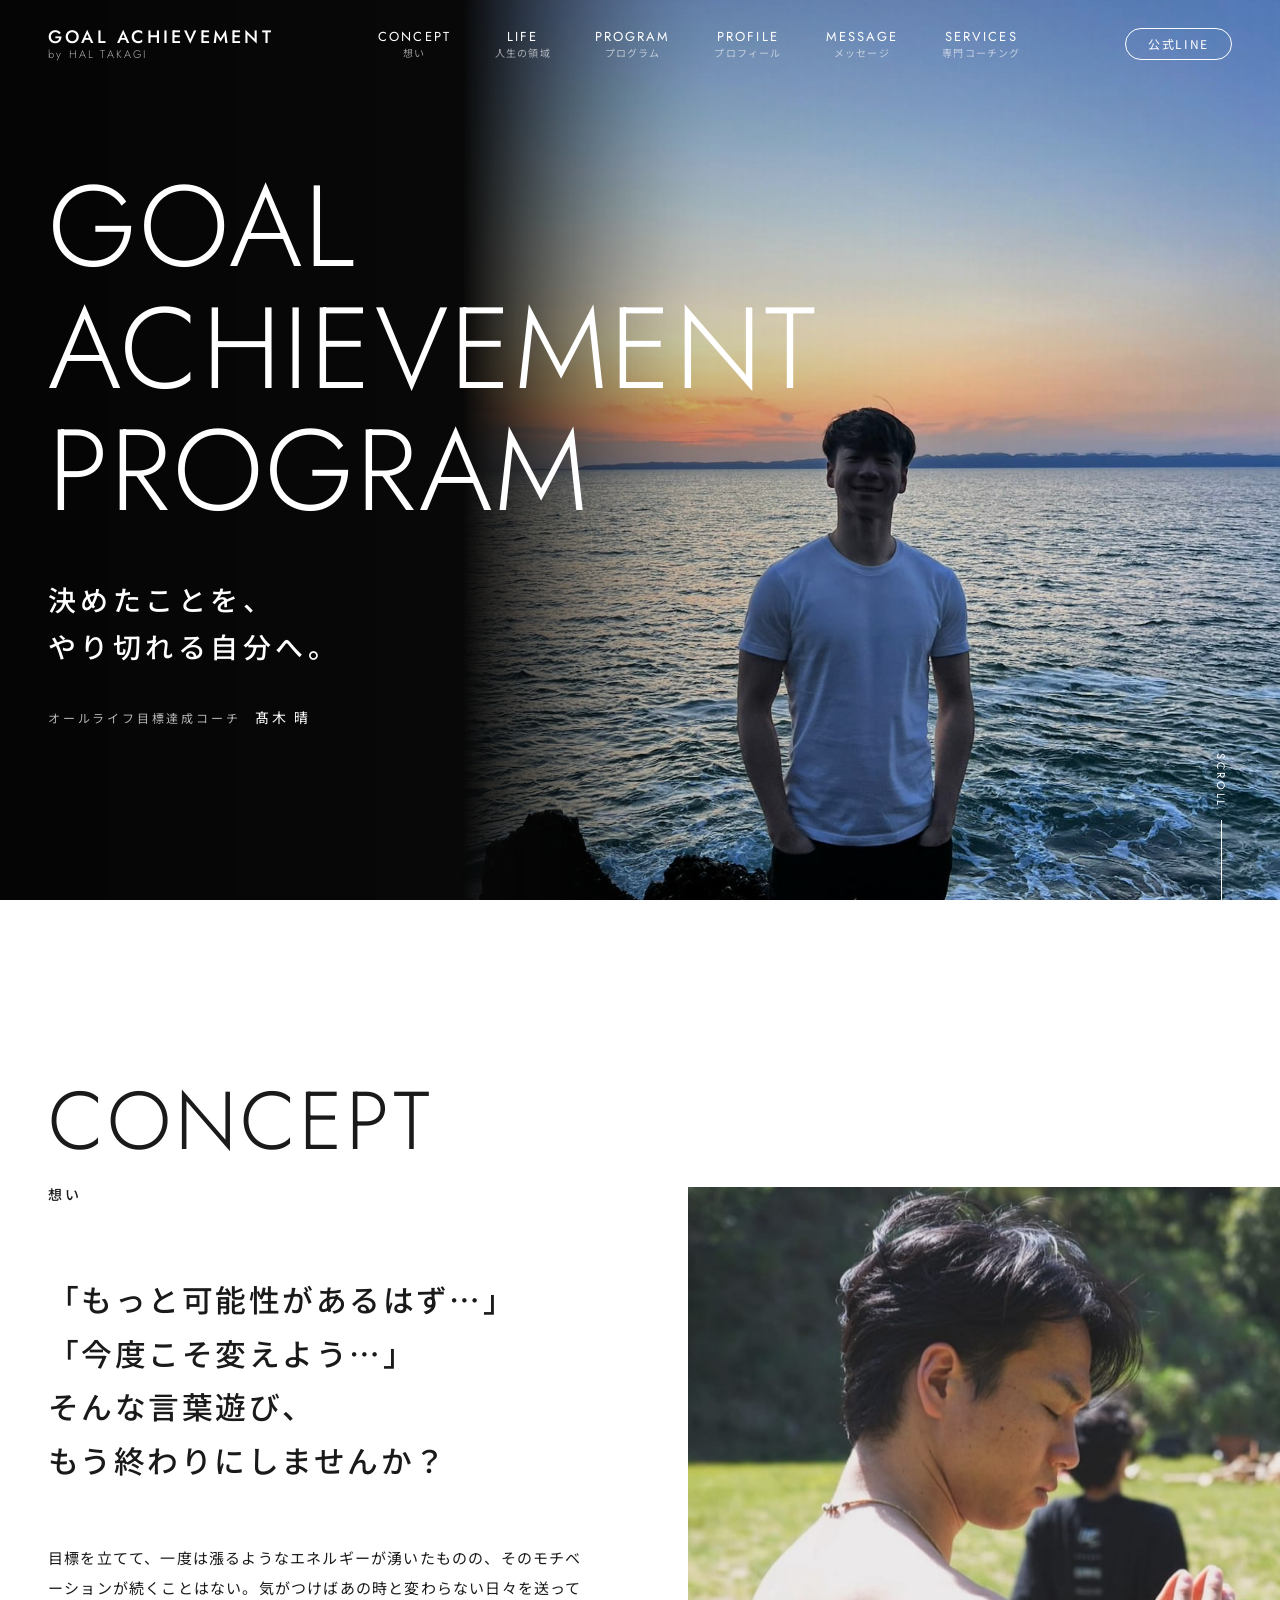
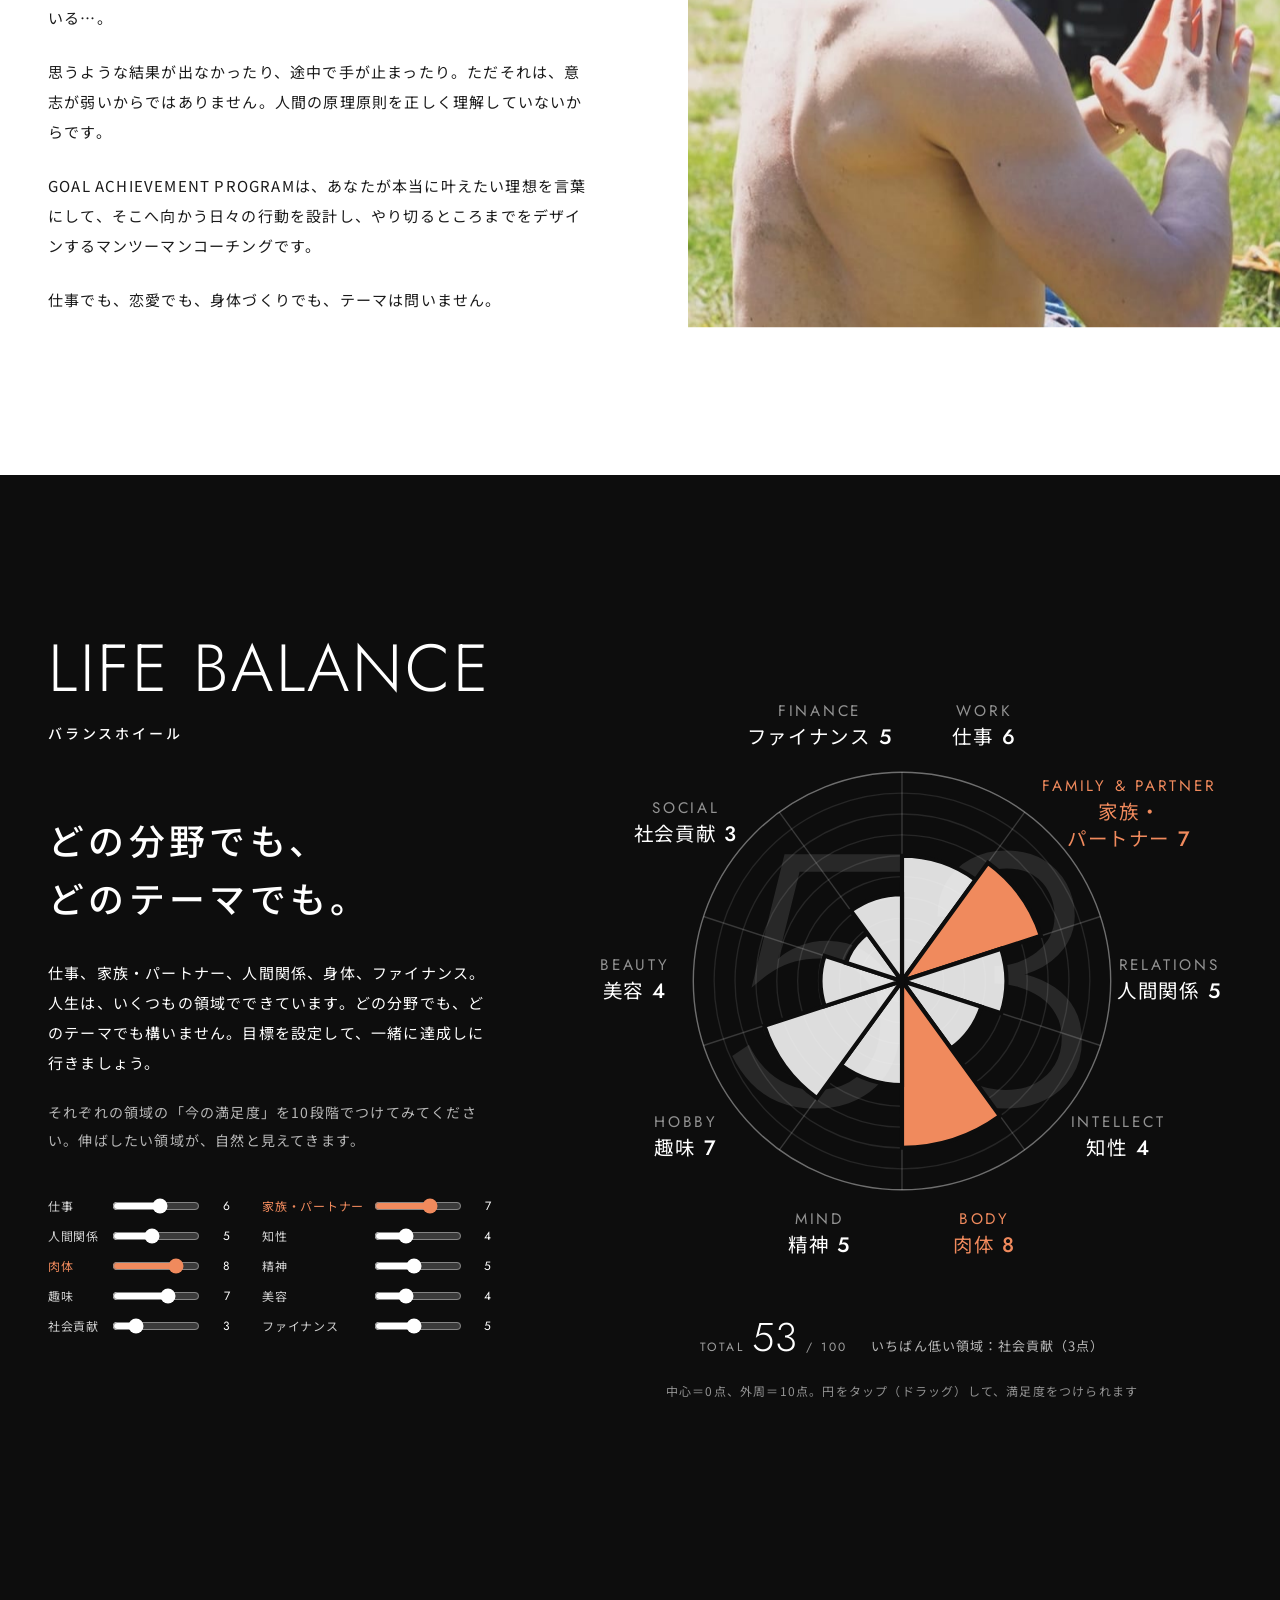
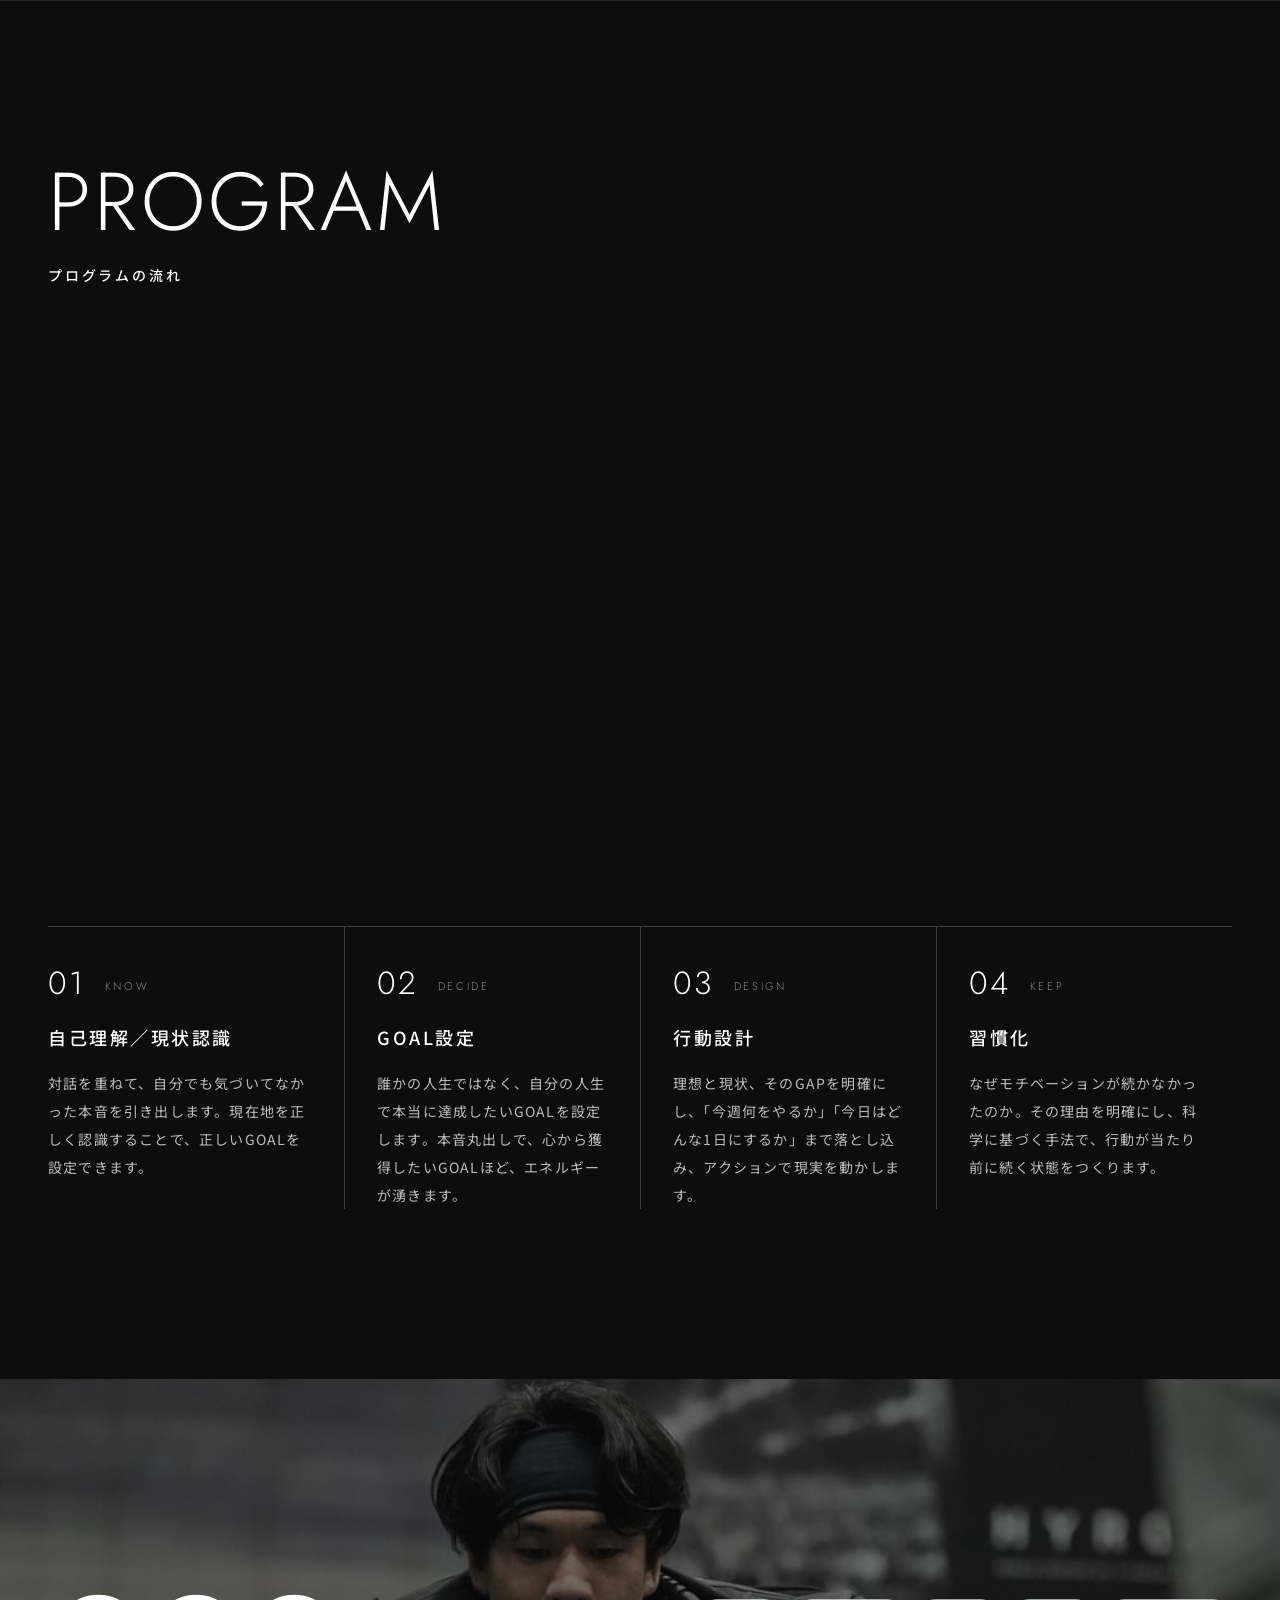
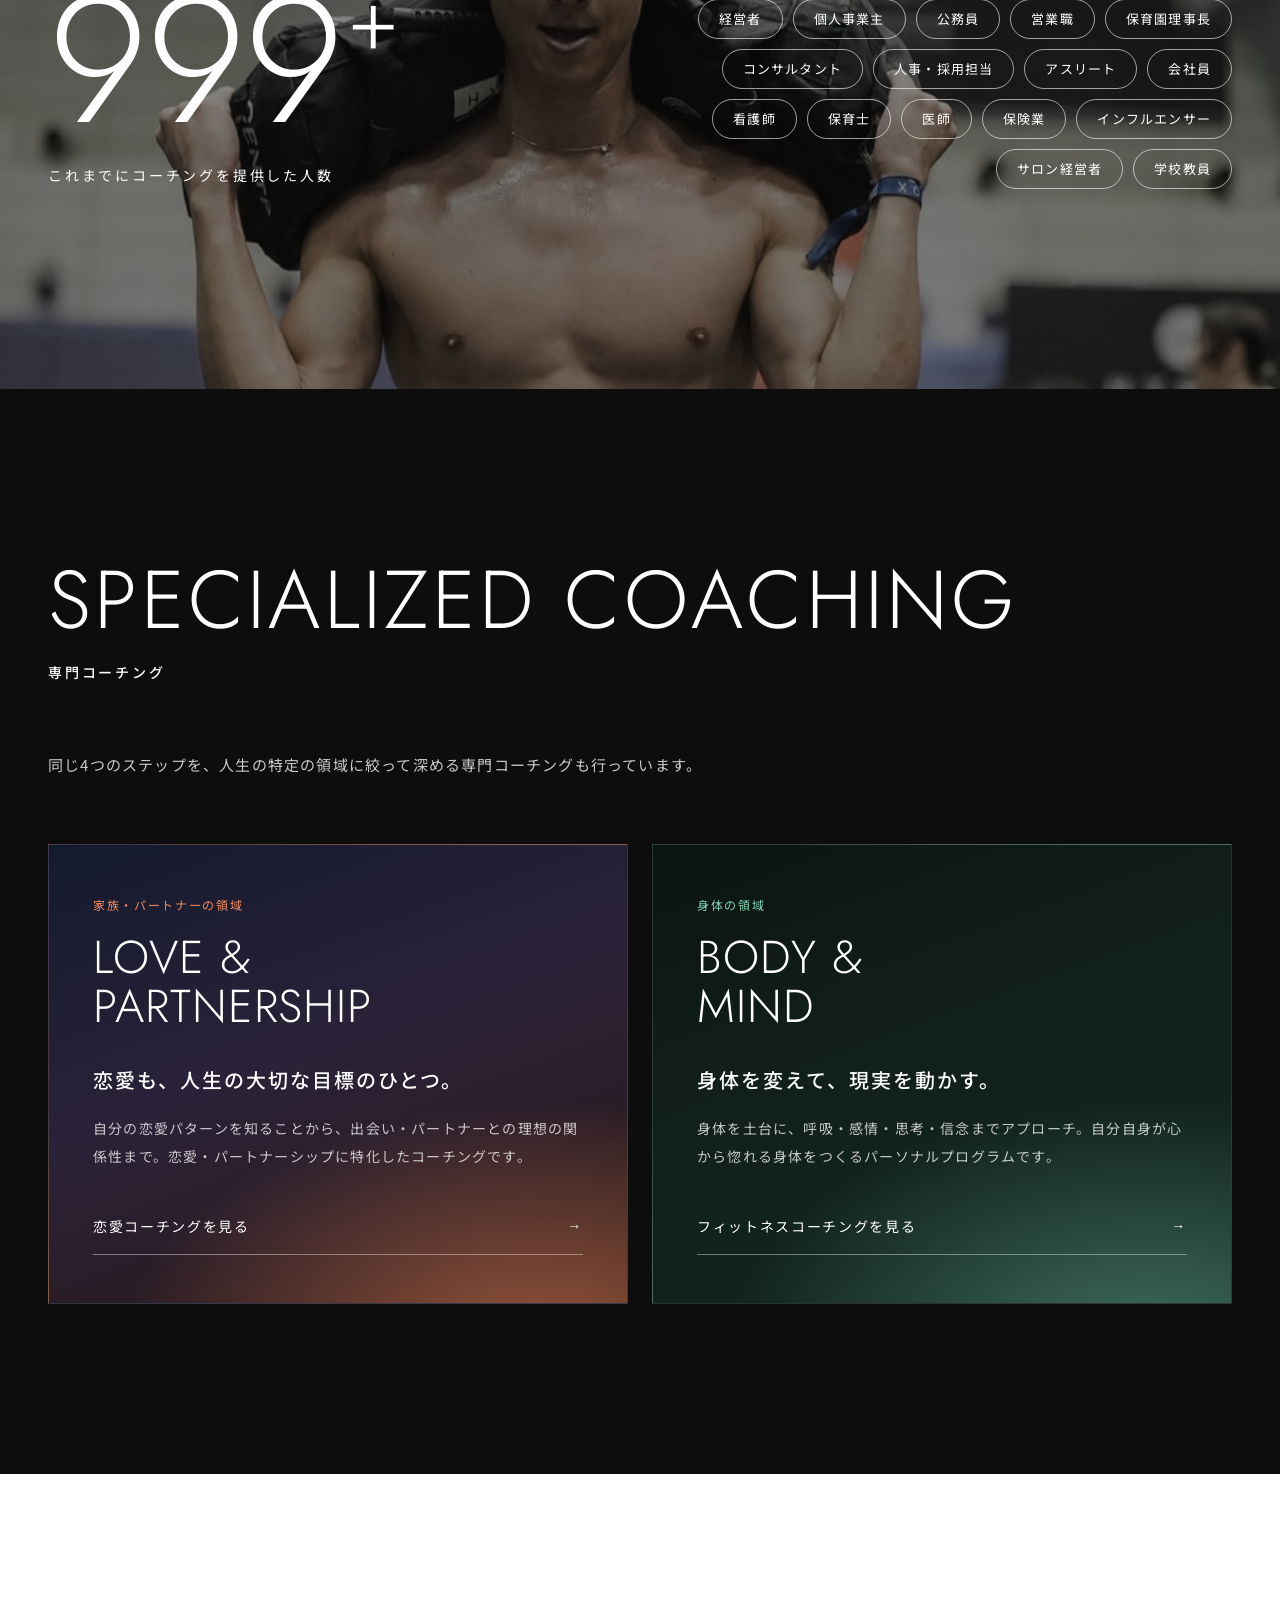
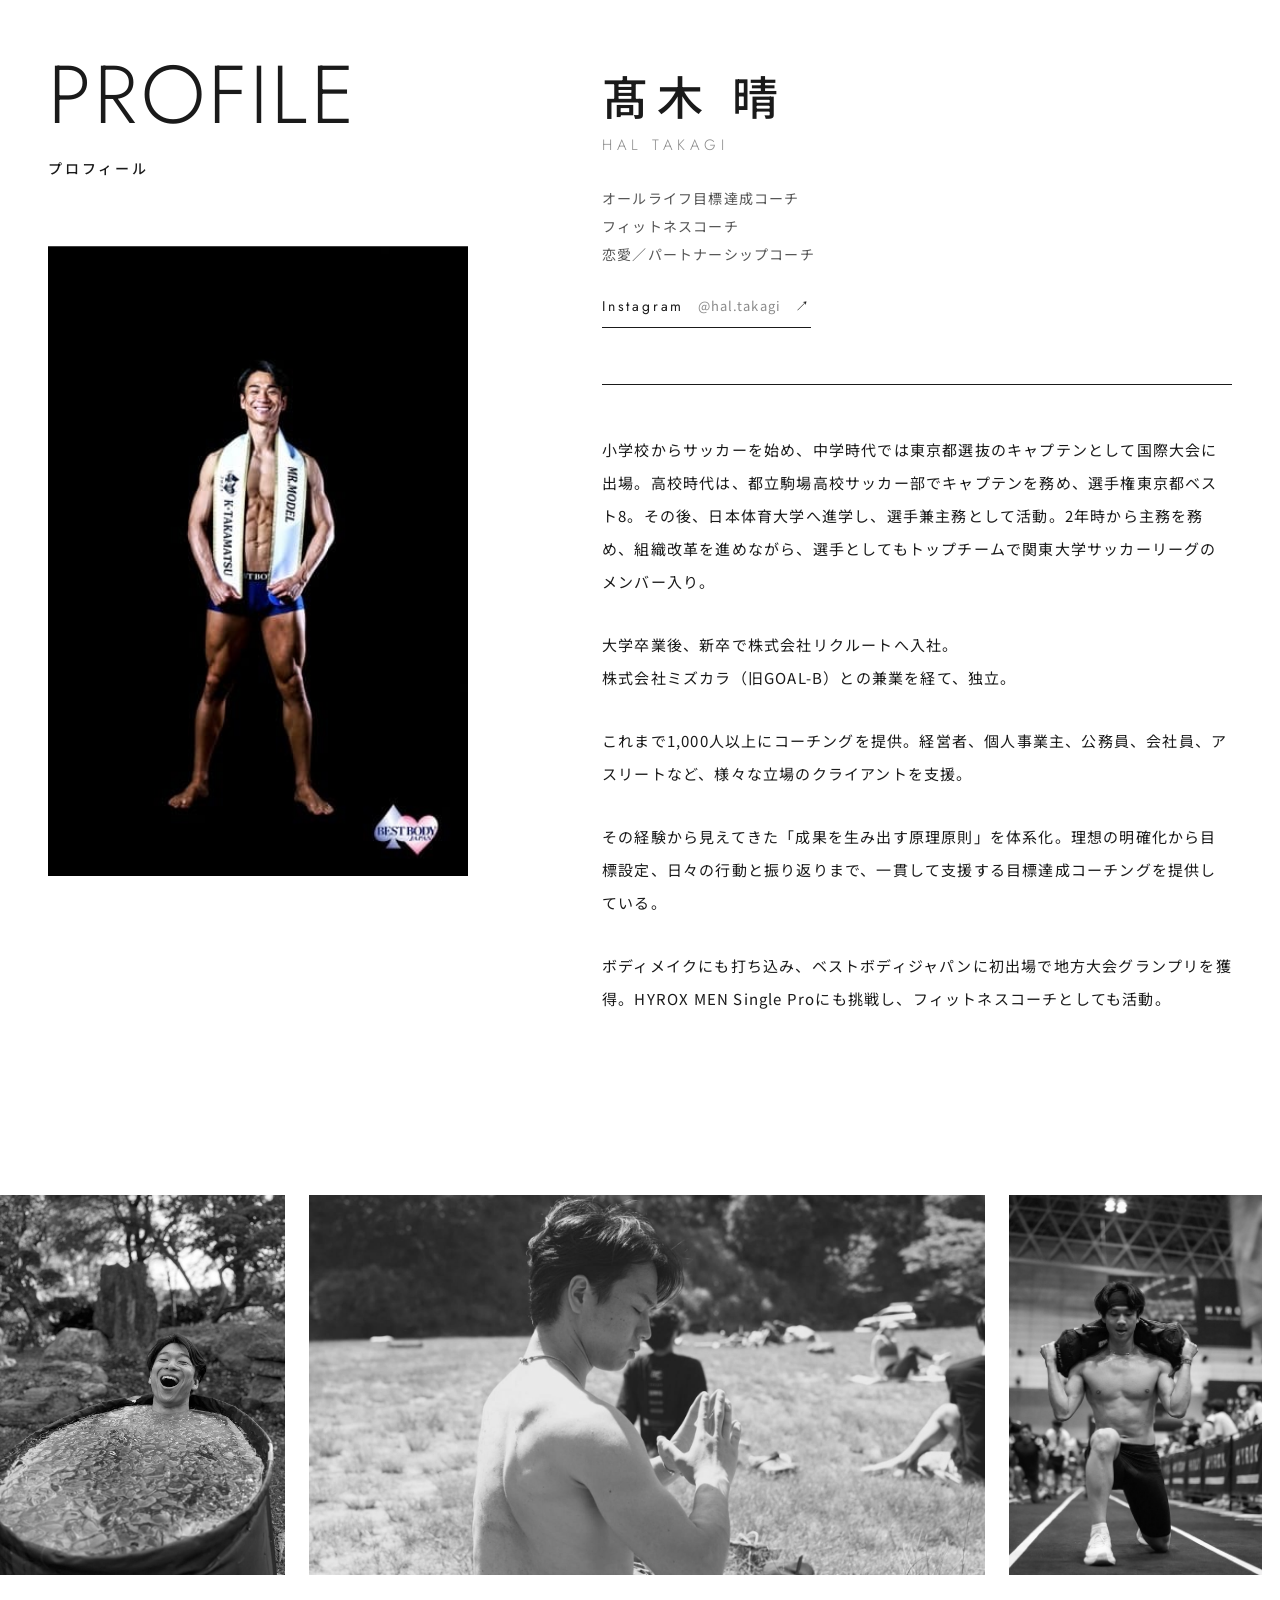
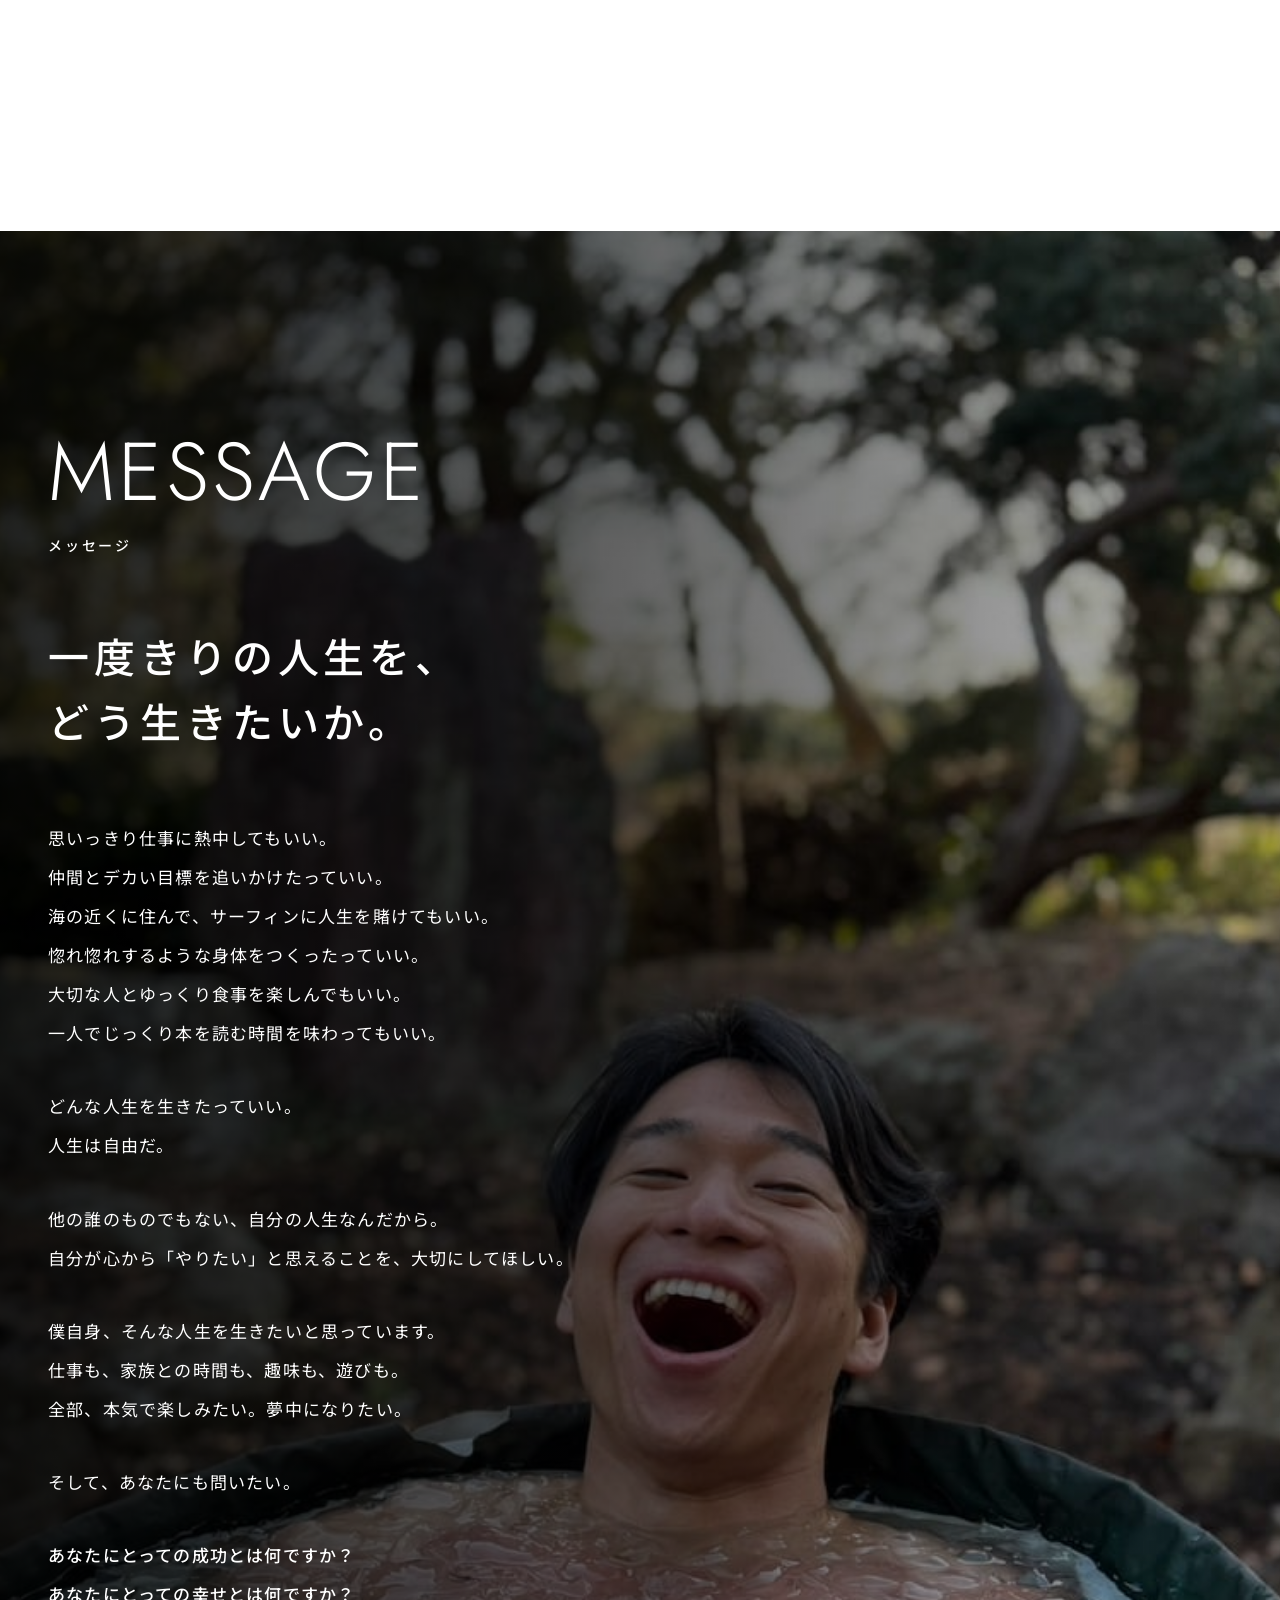
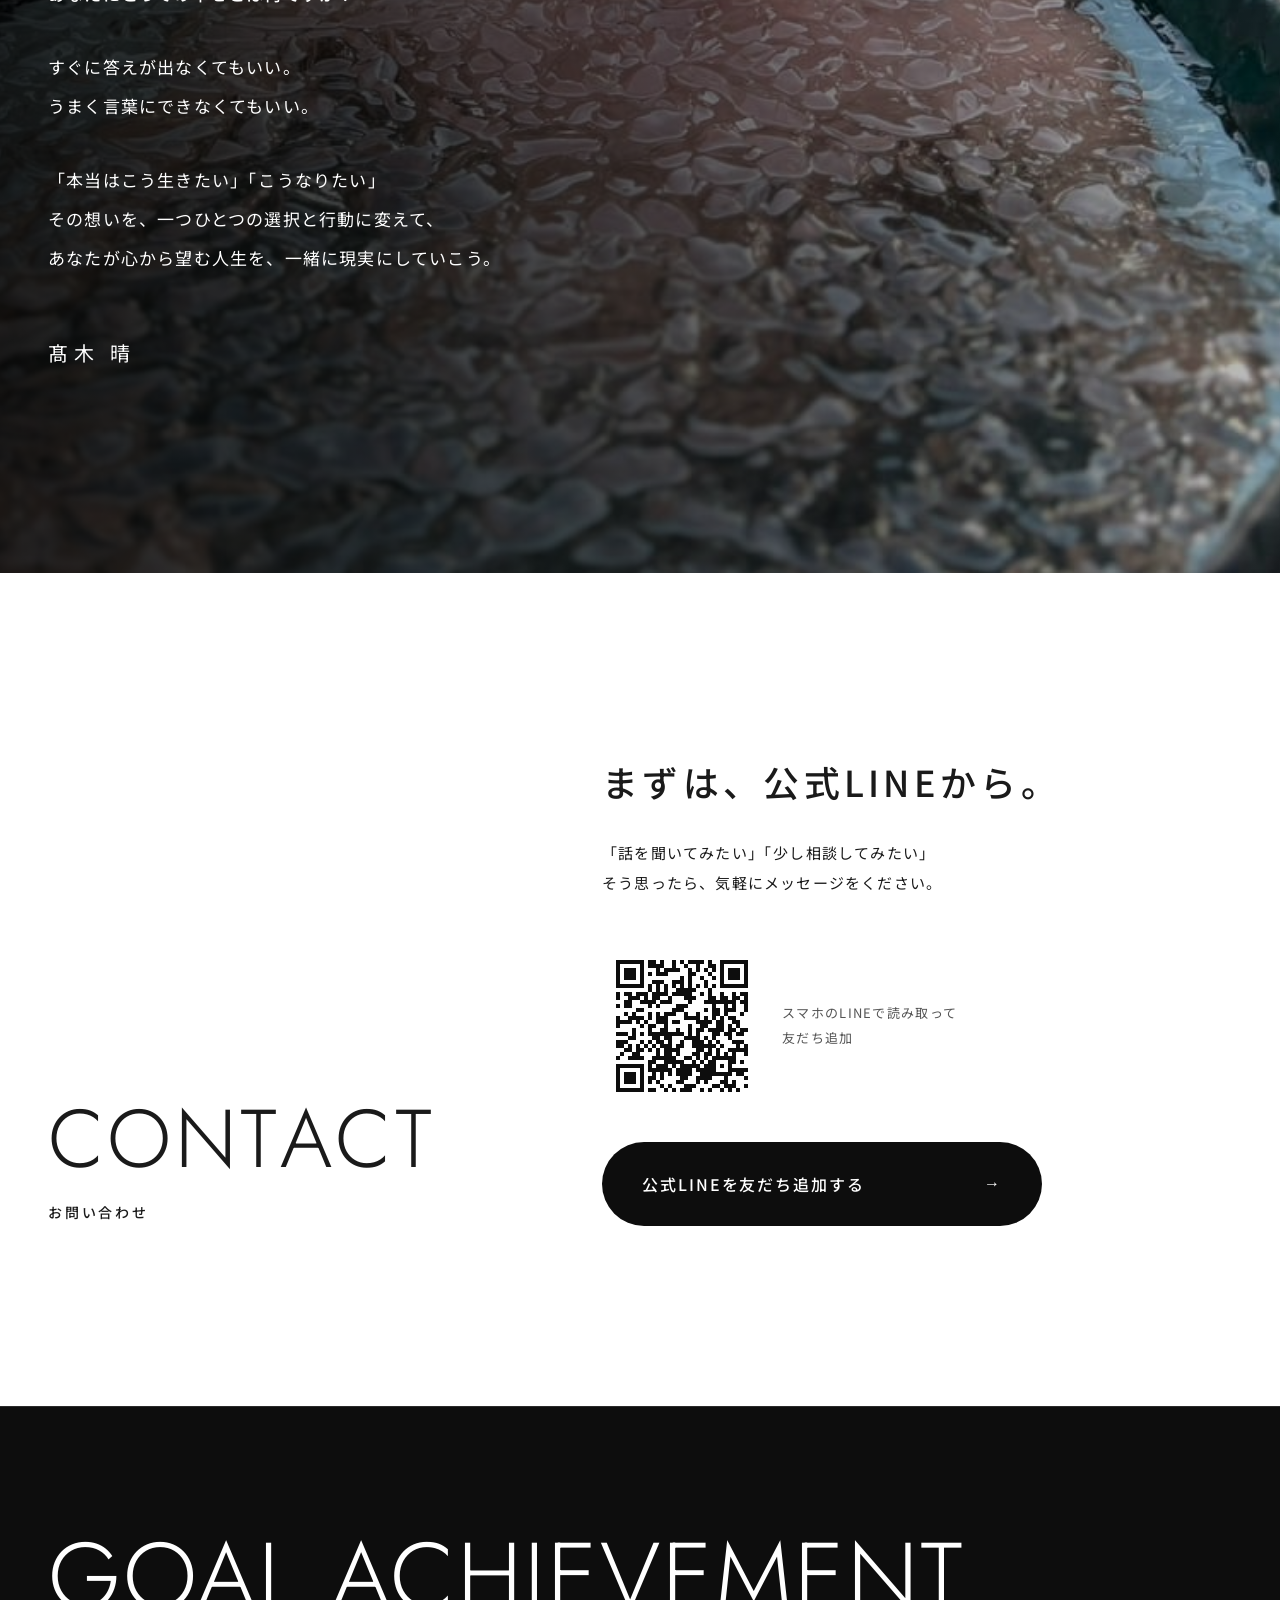
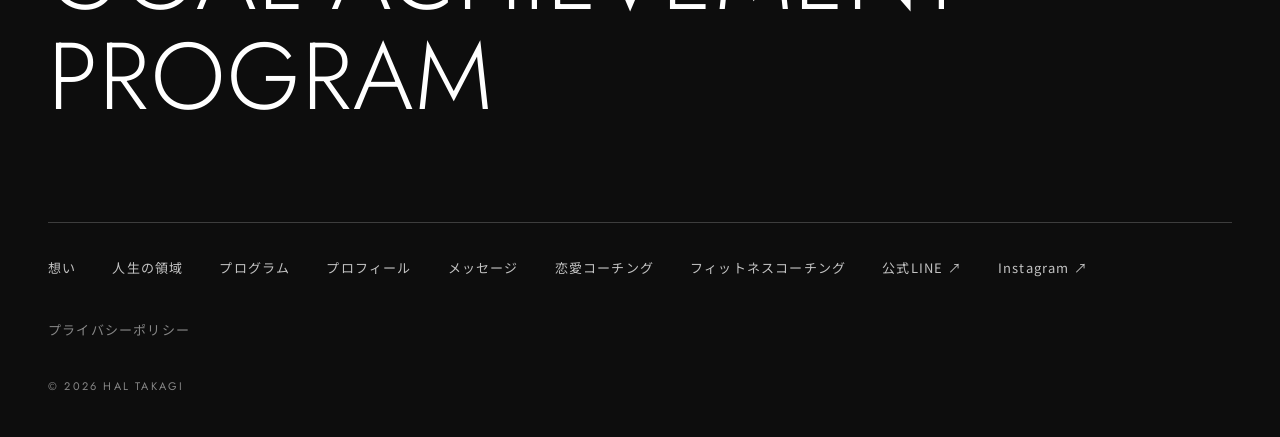
==== commit 42711360: "専門コーチング欄の導入文をPCでは1行に収める - .services__lead の幅制限（640px）を外し、スマホでは文節で自然に改行  Co-Authored-By: Claude Opus " ====
--- a/index.html
+++ b/index.html
@@ -15,7 +15,7 @@
   <link rel="preconnect" href="https://fonts.googleapis.com">
   <link rel="preconnect" href="https://fonts.gstatic.com" crossorigin>
   <link href="https://fonts.googleapis.com/css2?family=Jost:wght@300;400;500&family=Noto+Sans+JP:wght@400;500;700&display=swap" rel="stylesheet">
-  <link rel="stylesheet" href="css/style.css?v=20261010">
+  <link rel="stylesheet" href="css/style.css?v=20261012">
 </head>
 <body class="is-loading">
 
--- a/css/style.css
+++ b/css/style.css
@@ -1030,7 +1030,7 @@
    トップ：SERVICES（専門コーチングの入口カード）
    ========================================================= */
 .services { padding: 170px 0; background: var(--black); color: var(--white); }
-.services__lead { max-width: 640px; margin-bottom: 64px; color: rgba(255,255,255,.78); }
+.services__lead { margin-bottom: 64px; color: rgba(255,255,255,.78); word-break: auto-phrase; text-wrap: pretty; }
 .services__list { display: grid; grid-template-columns: repeat(2, 1fr); gap: 24px; }
 .service-card {
   position: relative; overflow: hidden; display: flex; flex-direction: column; min-height: 460px; padding: 48px 44px;
